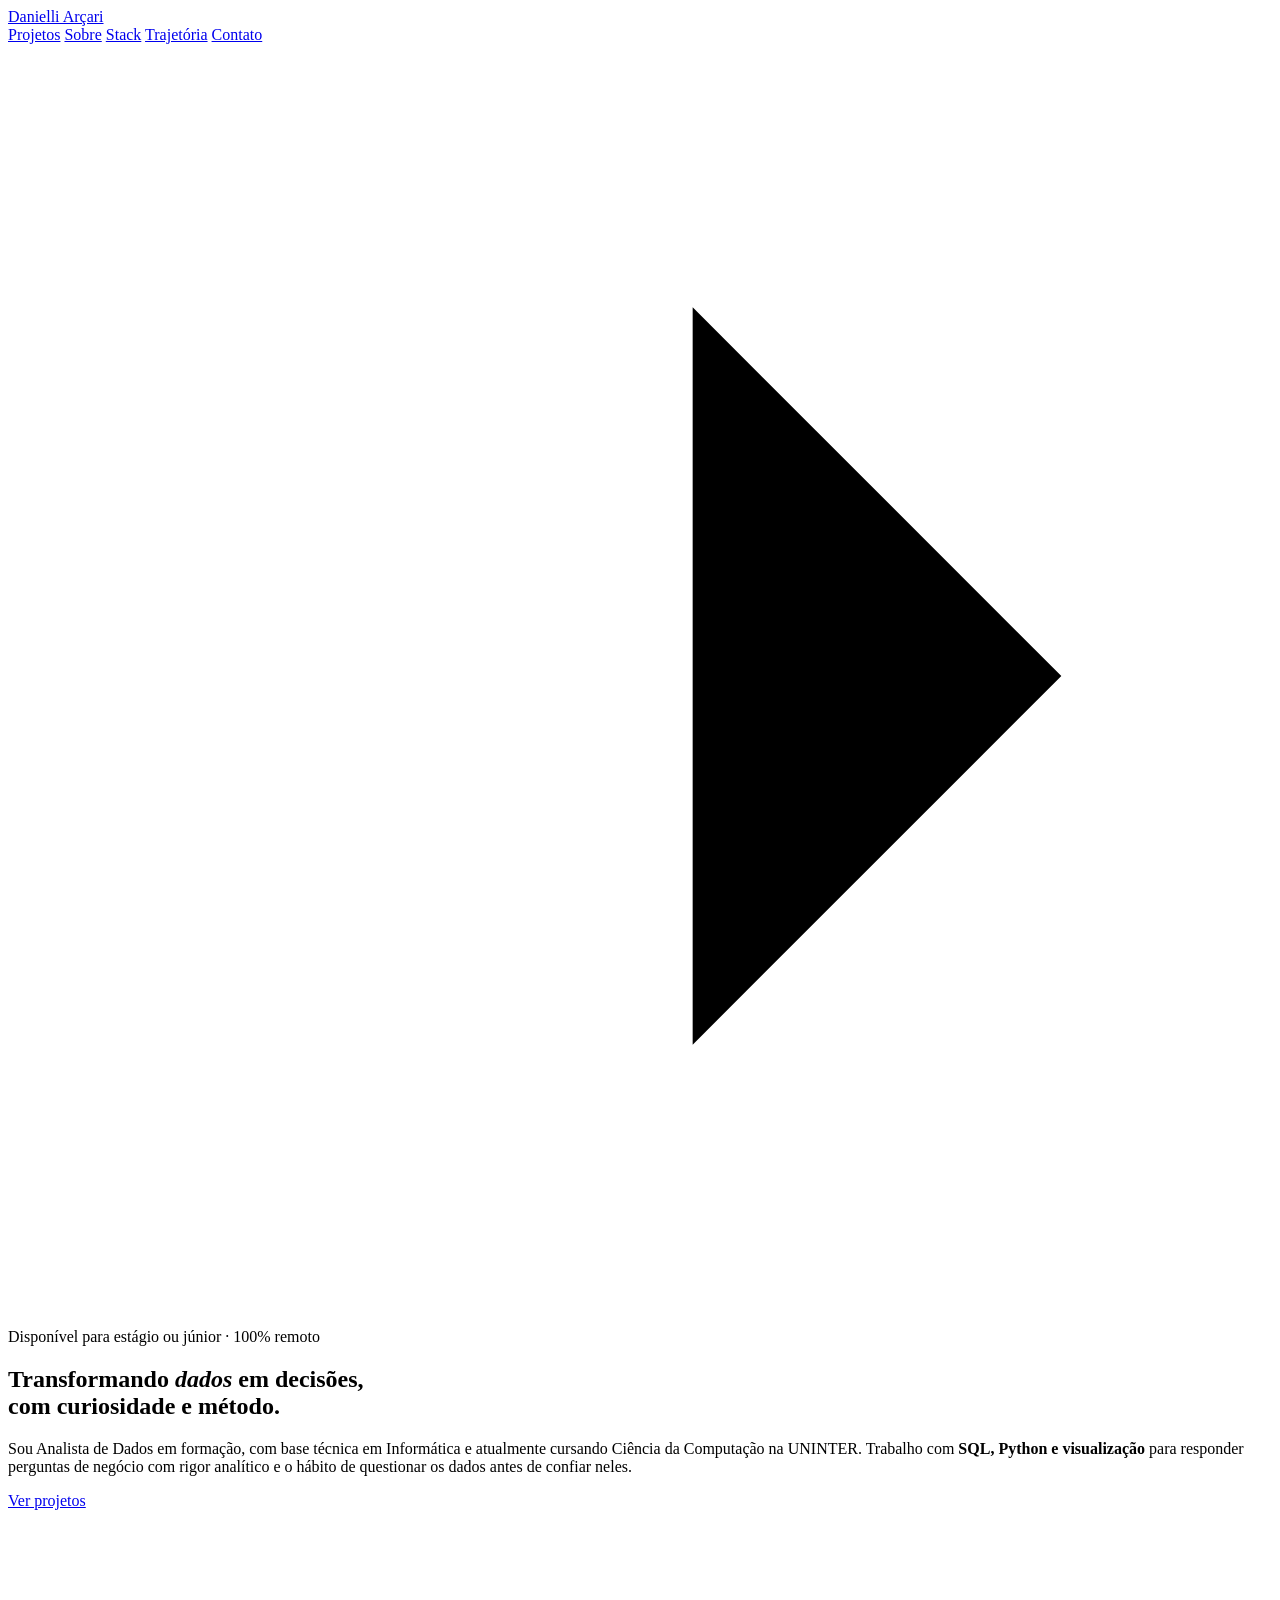
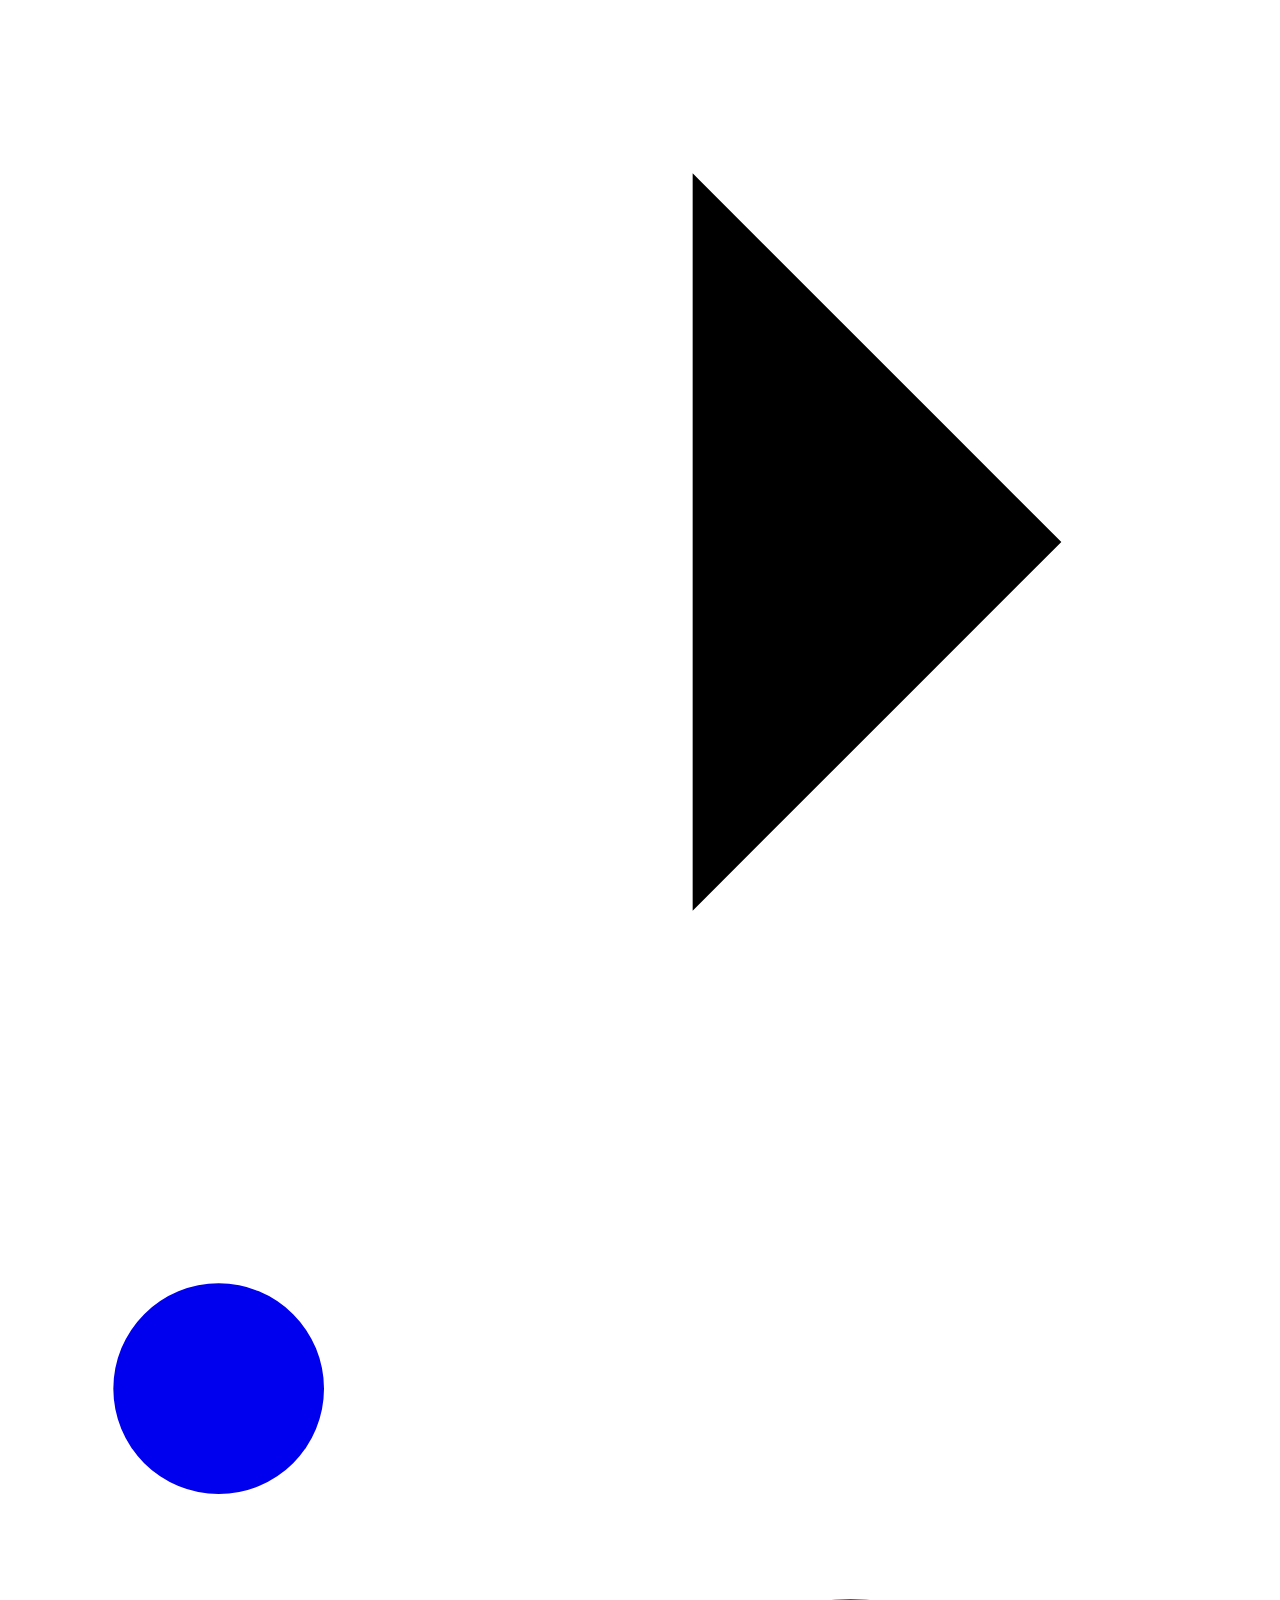
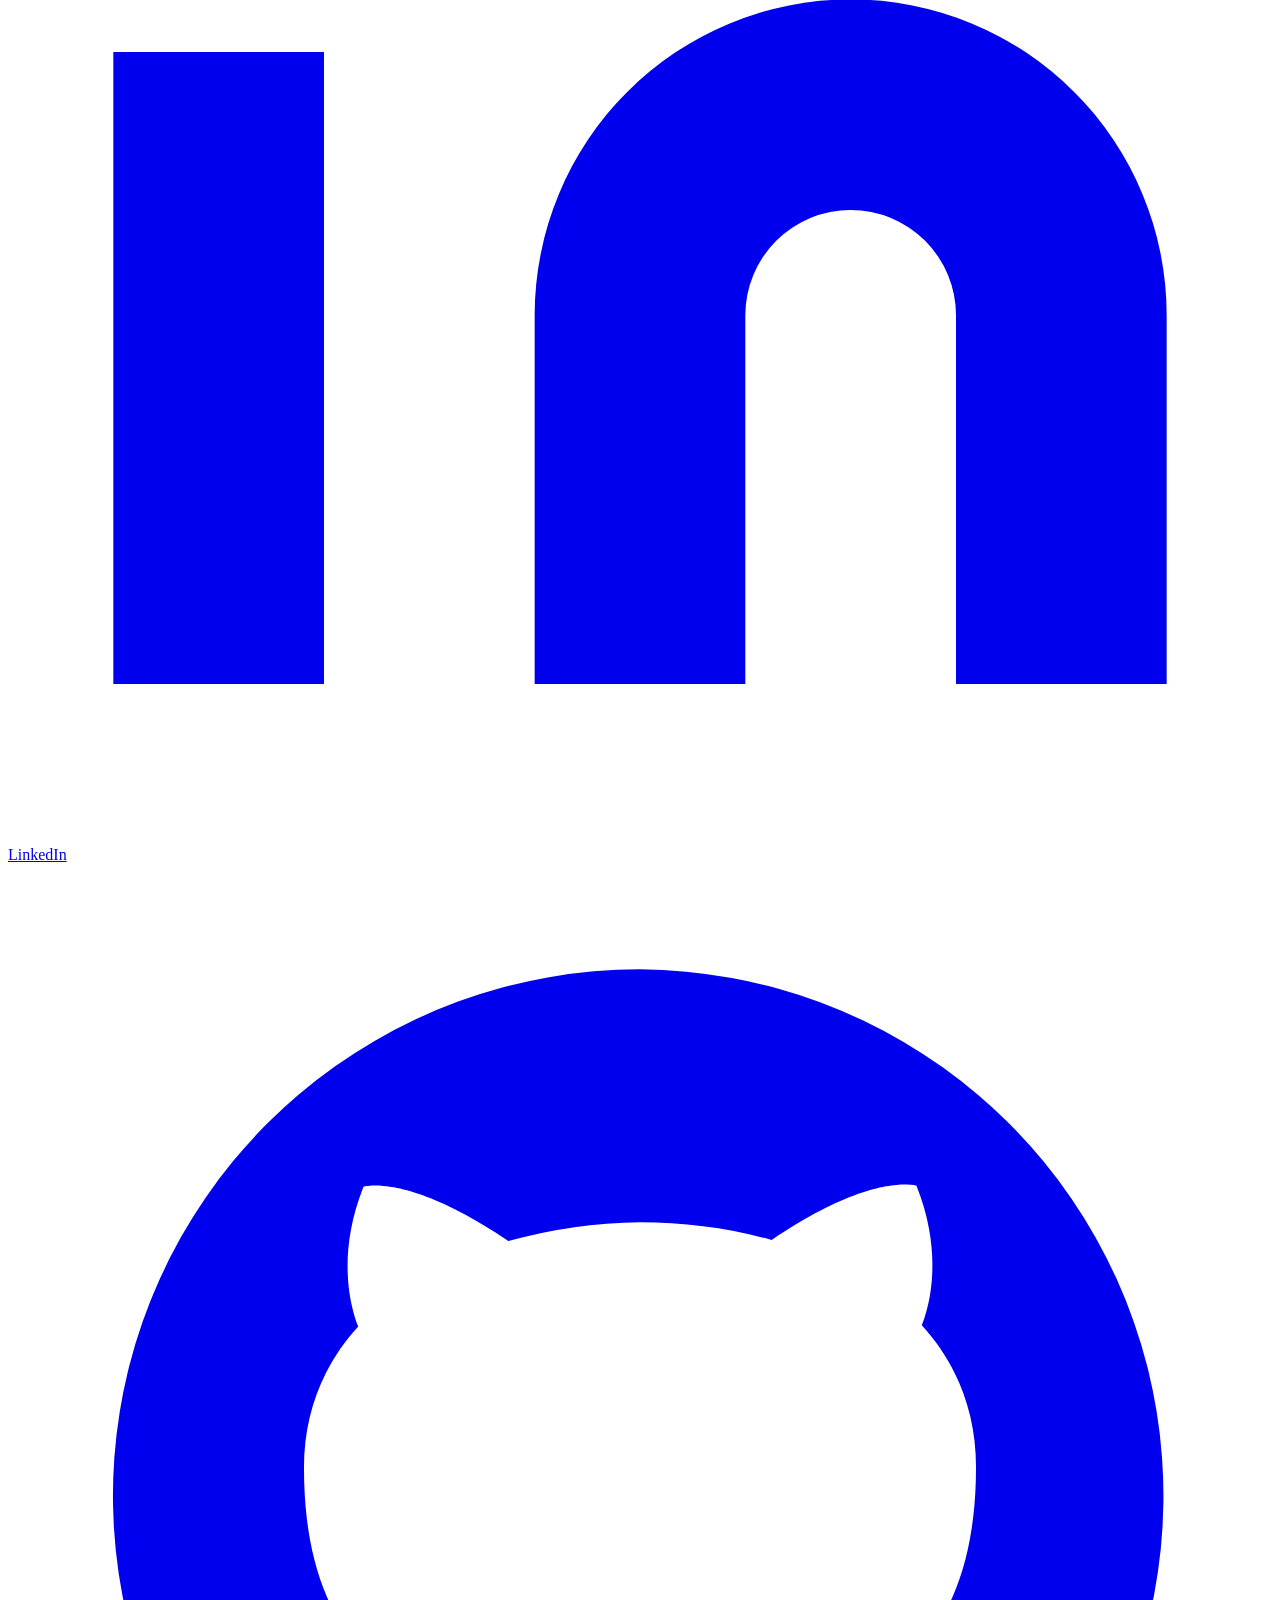
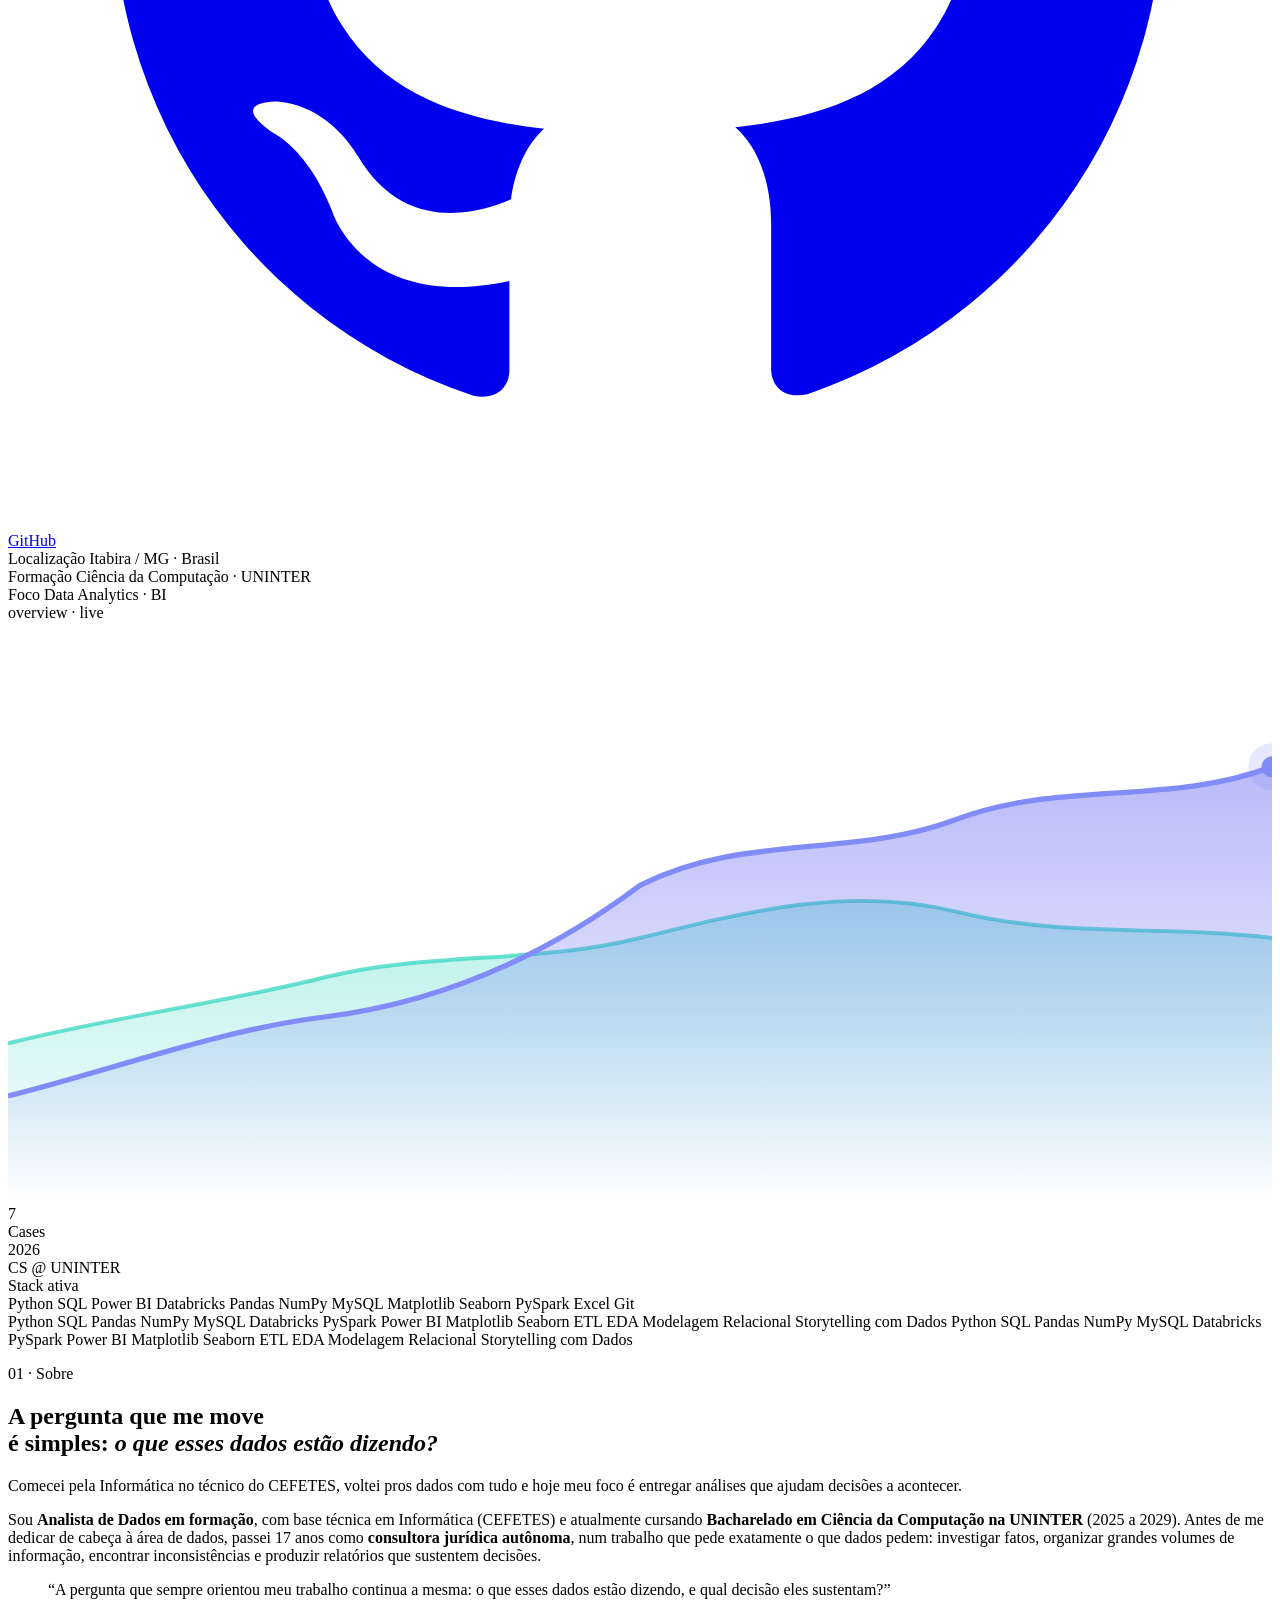
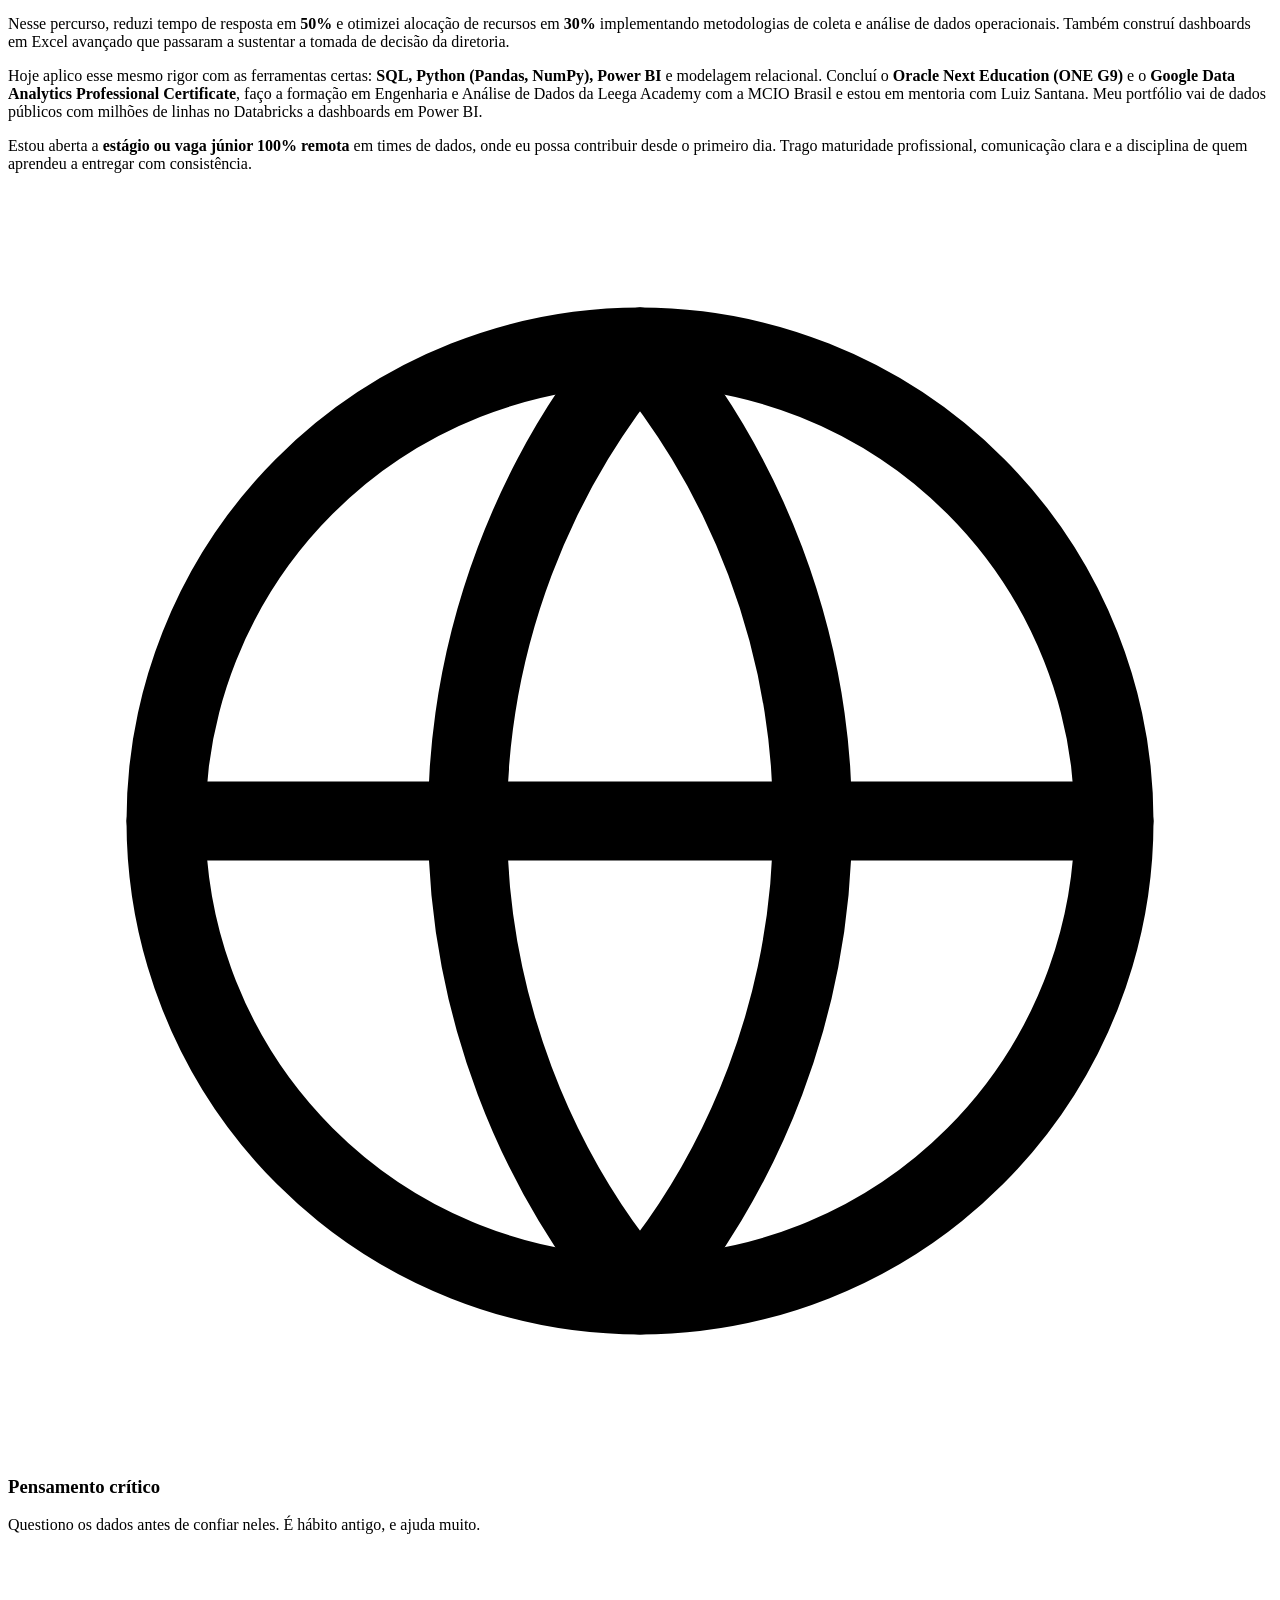
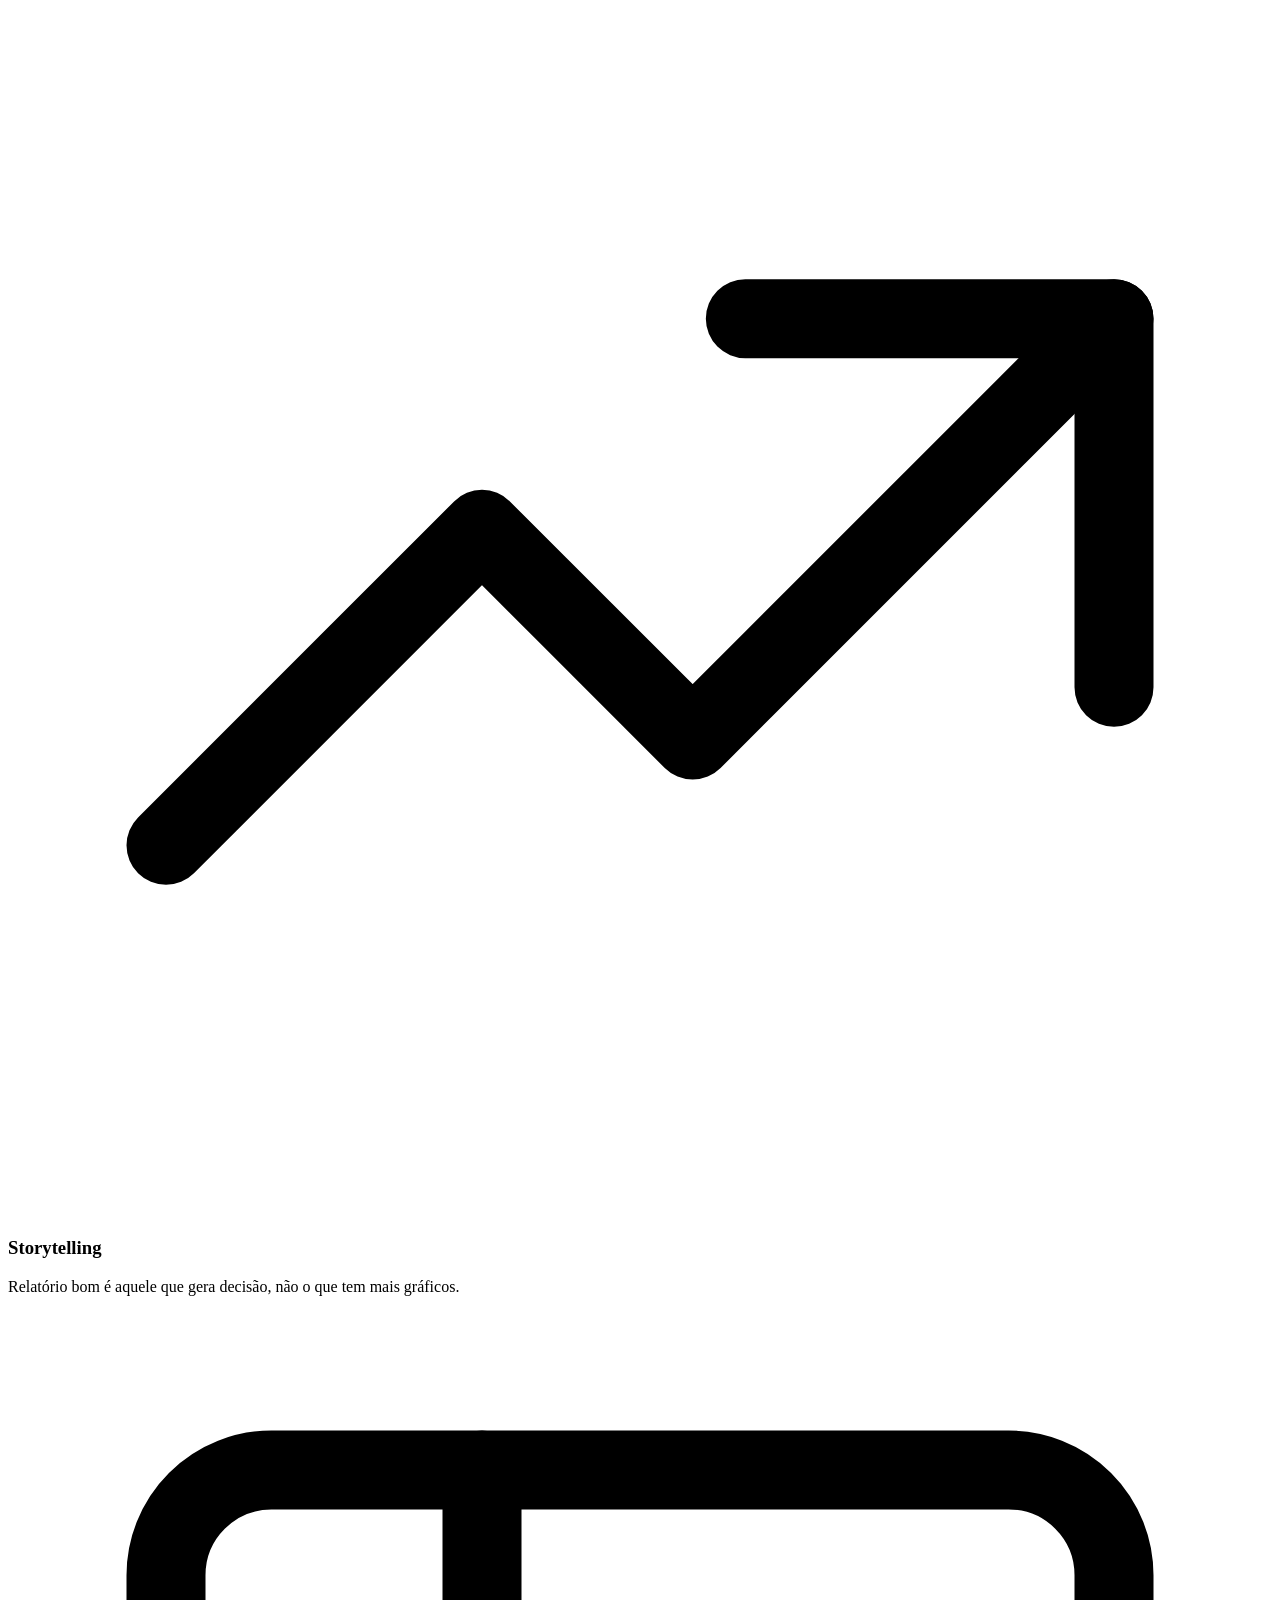
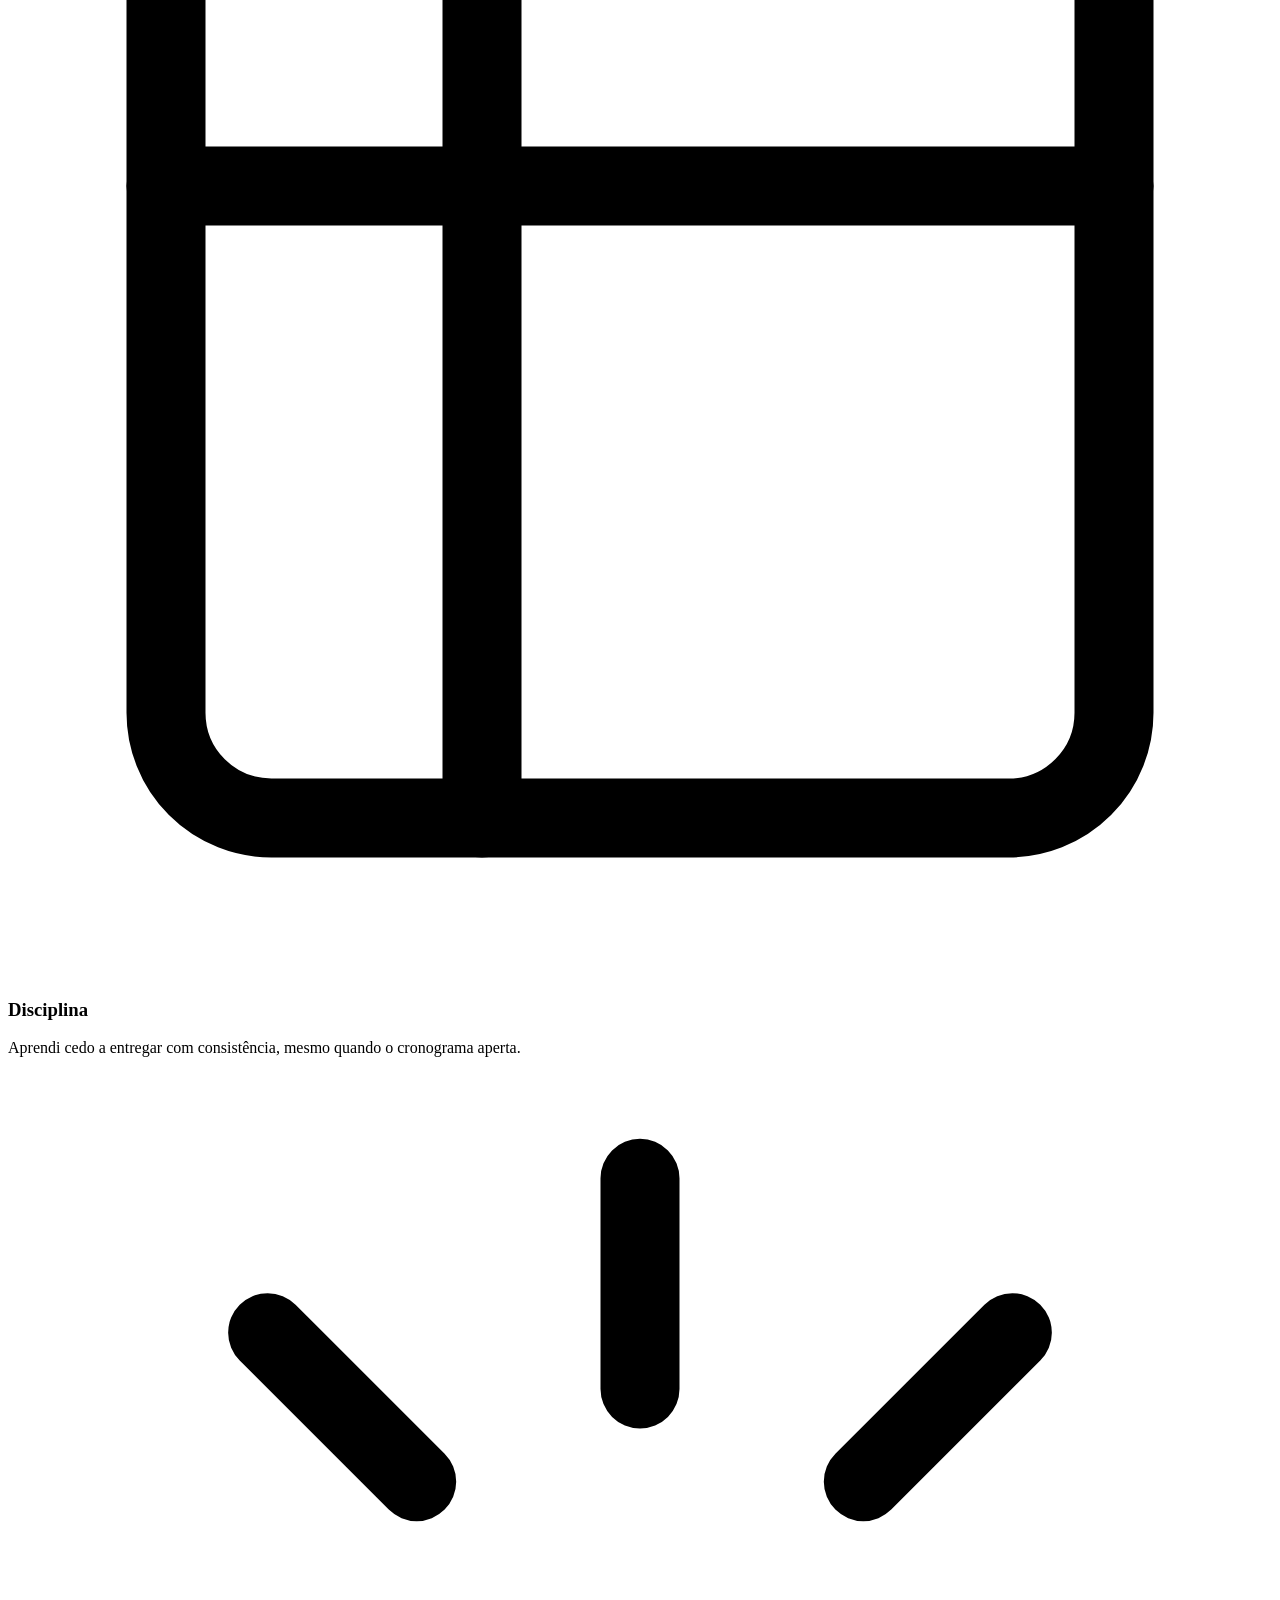
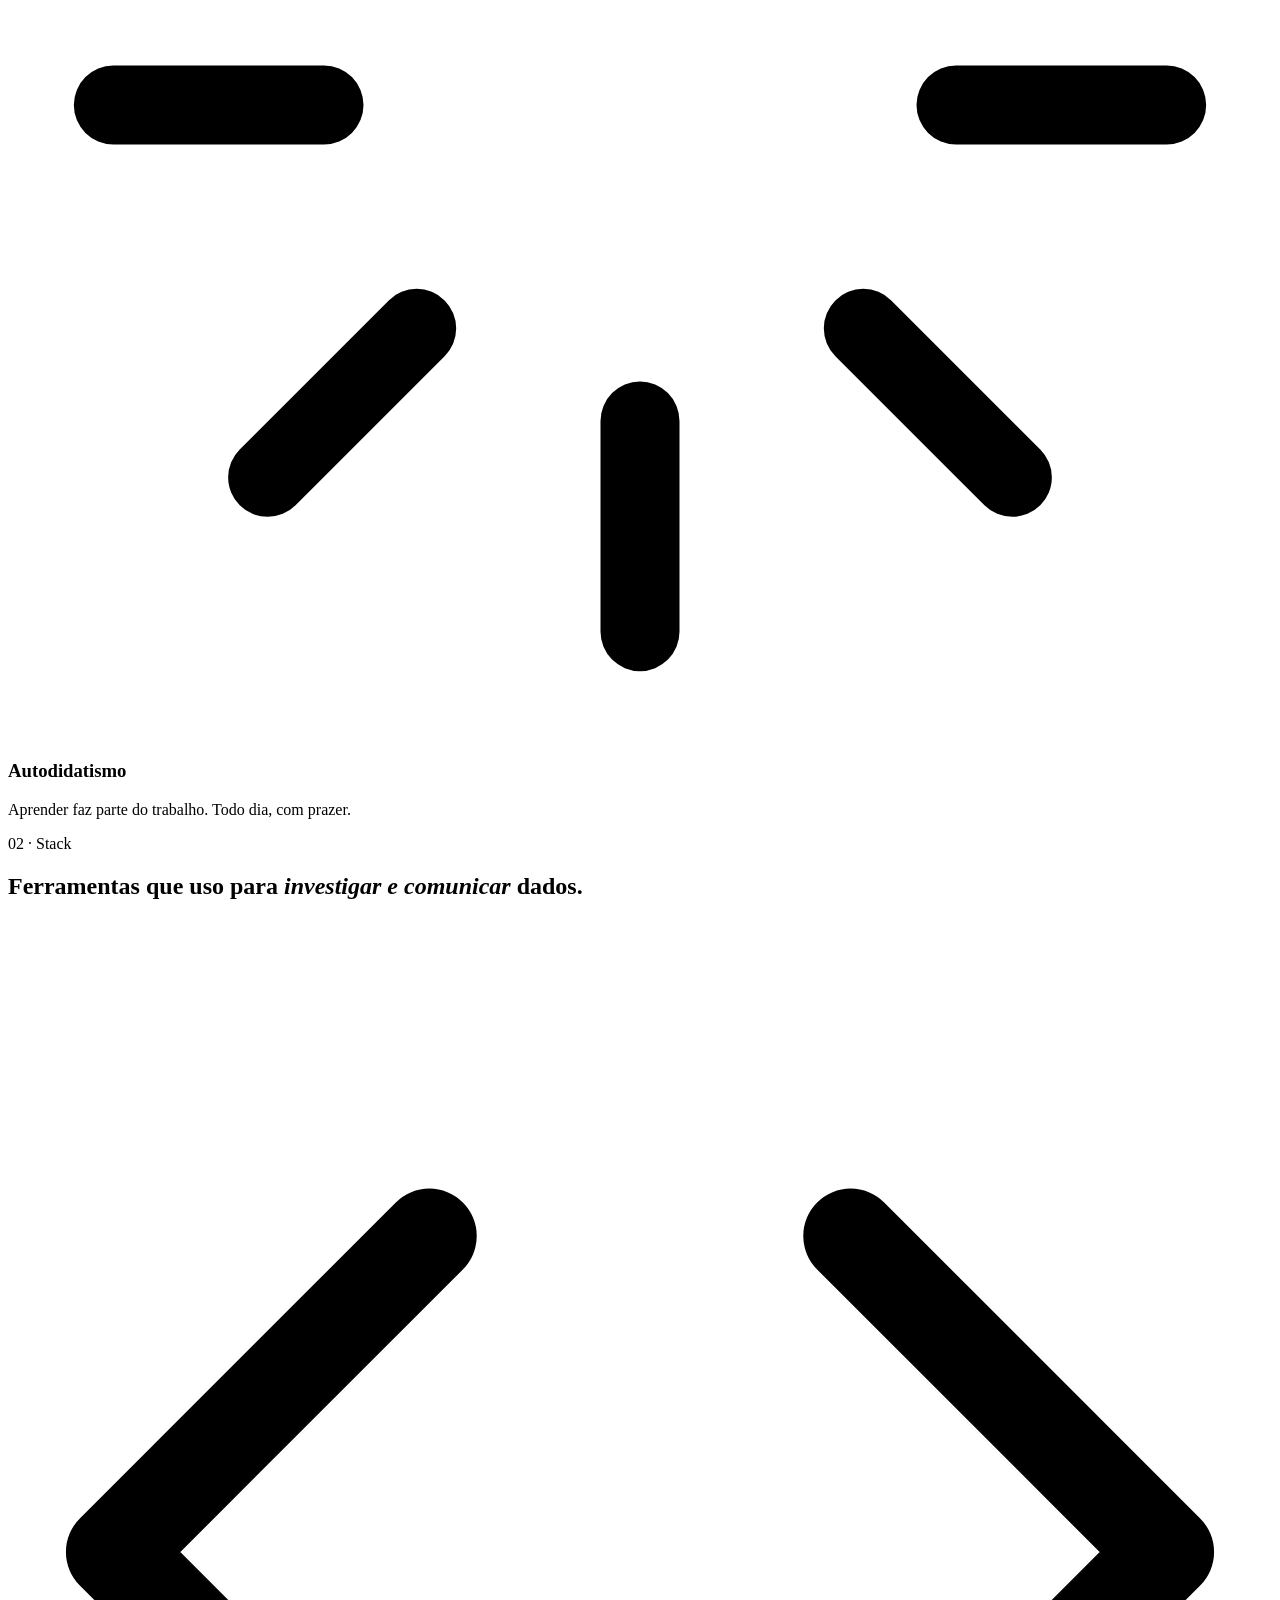
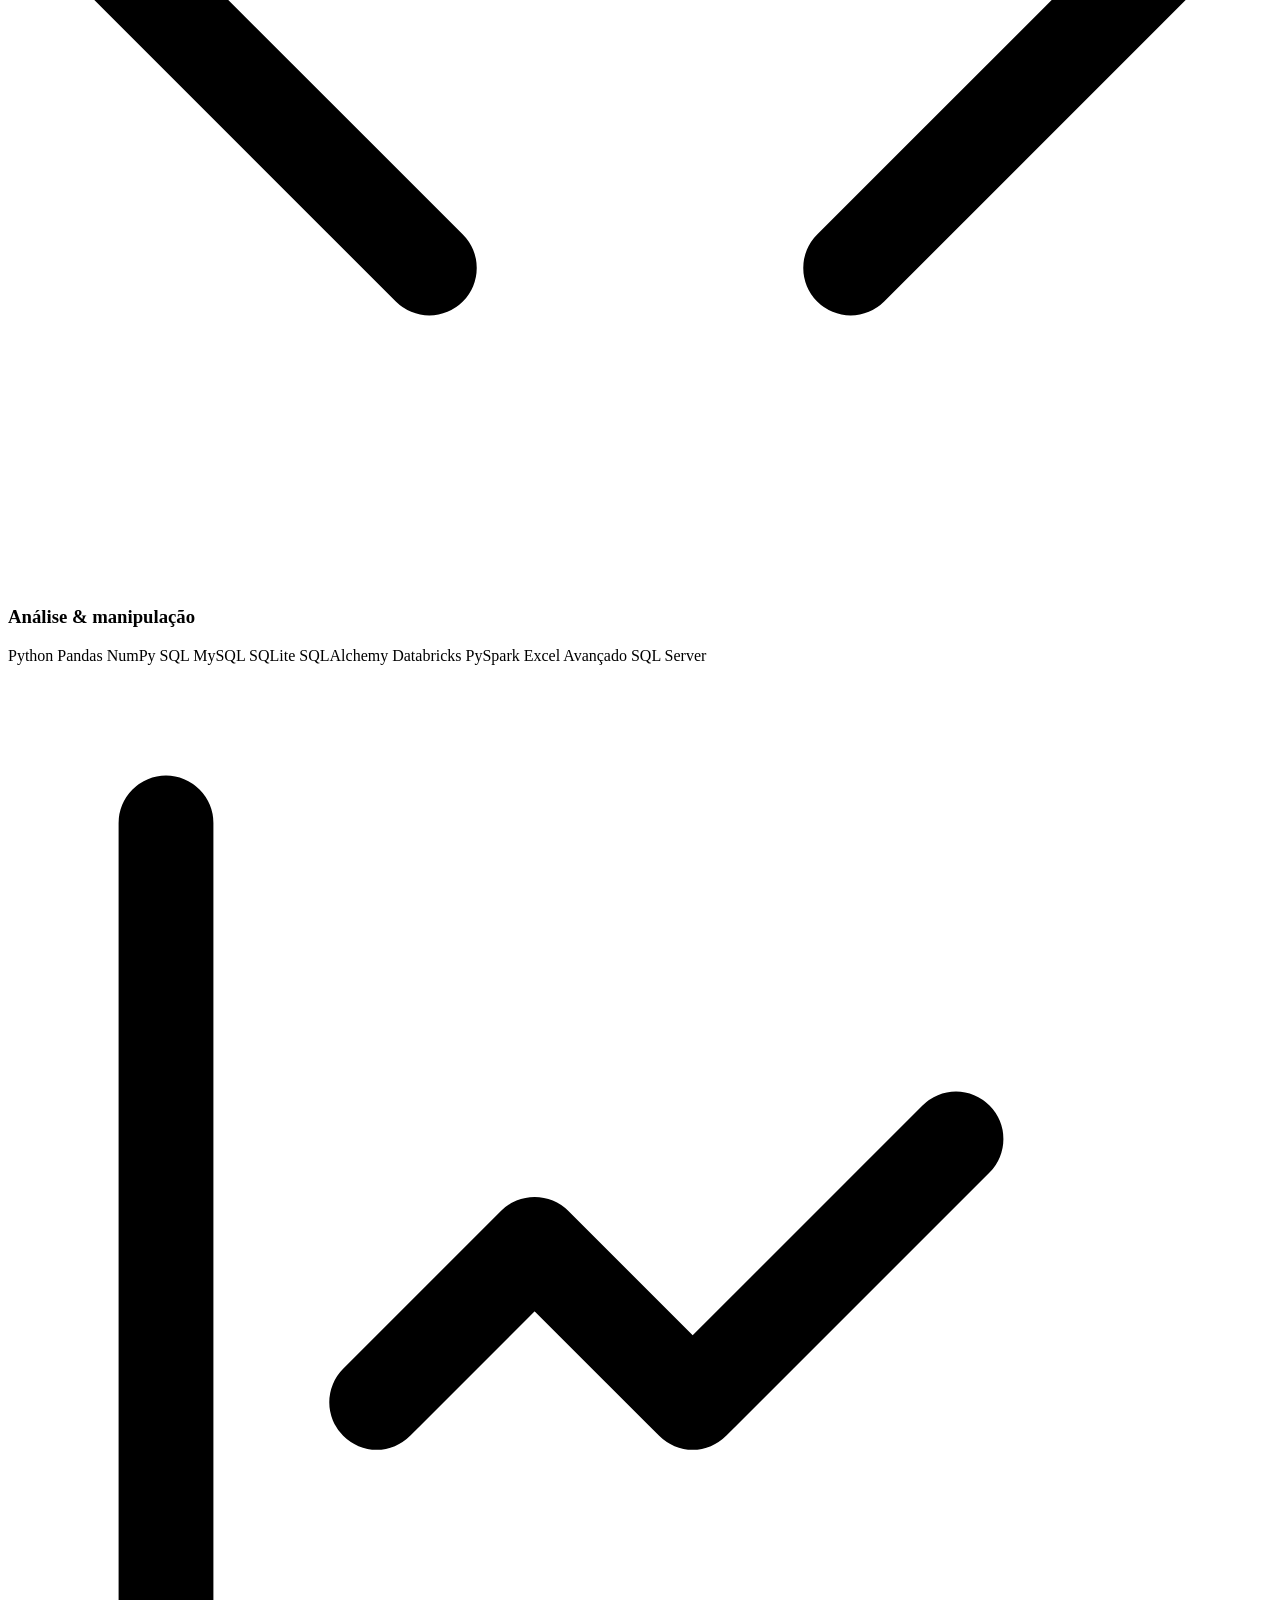
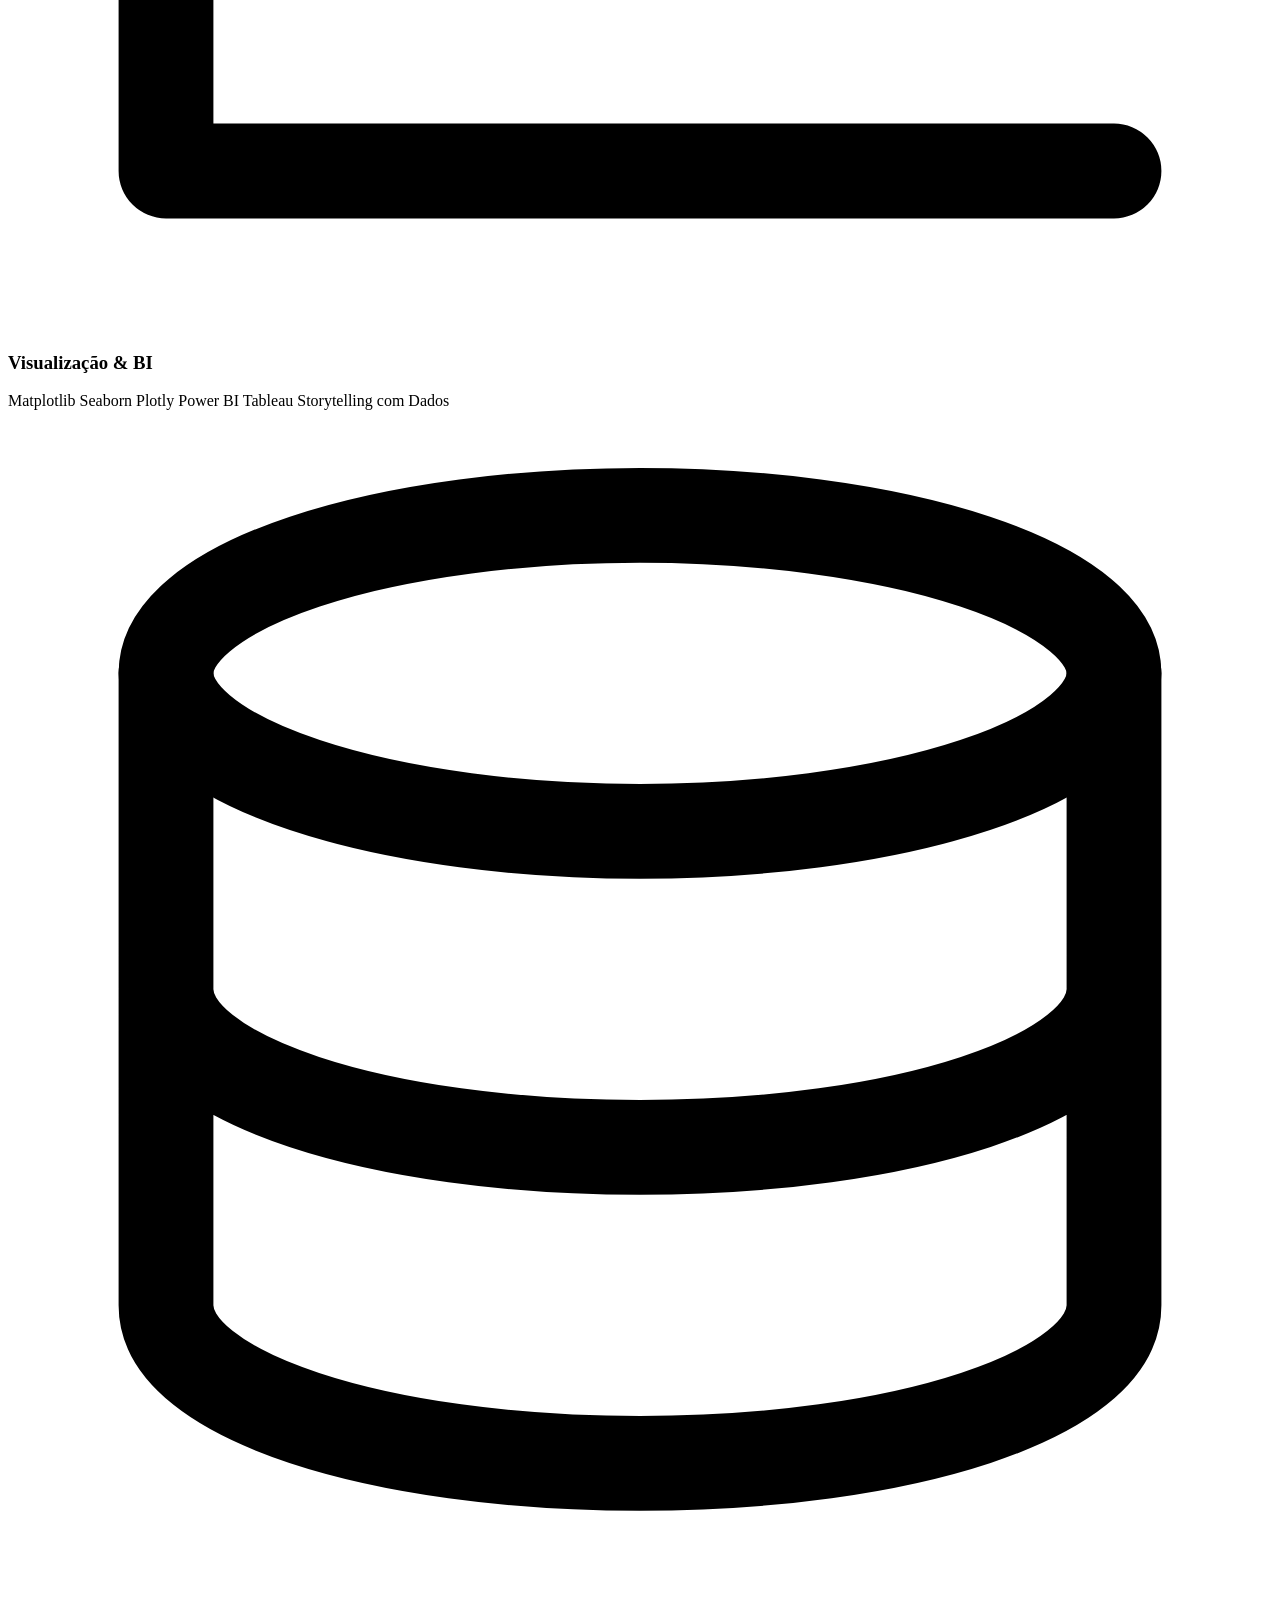
==== index.html @ 22f48a67 "Add files via upload" ====
<!DOCTYPE html>
<html lang="pt-BR">
<head>
  <meta charset="UTF-8" />
  <meta name="viewport" content="width=device-width, initial-scale=1.0" />
  <meta name="theme-color" content="#08080B" />

  <title>Danielli Arçari · Analista de Dados</title>
  <meta name="description" content="Portfólio de Danielli Arçari. Analista de Dados em formação, com foco em SQL, Python, Pandas, Power BI e modelagem aplicados a problemas reais de negócio." />
  <meta name="author" content="Danielli Arçari" />

  <!-- Open Graph -->
  <meta property="og:type" content="website" />
  <meta property="og:title" content="Danielli Arçari · Analista de Dados" />
  <meta property="og:description" content="Cases de análise de dados com SQL, Python e storytelling aplicados a problemas reais de negócio." />
  <meta property="og:locale" content="pt_BR" />

  <!-- Preconnect -->
  <link rel="preconnect" href="https://fonts.googleapis.com" />
  <link rel="preconnect" href="https://fonts.gstatic.com" crossorigin />

  <!-- Fonts -->
  <link href="https://fonts.googleapis.com/css2?family=Inter:wght@300;400;500;600;700&family=Instrument+Serif:ital@0;1&family=JetBrains+Mono:wght@400;500&display=swap" rel="stylesheet" />

  <!-- Styles -->
  <link rel="stylesheet" href="css/tokens.css" />
  <link rel="stylesheet" href="css/base.css" />
  <link rel="stylesheet" href="css/components.css" />
  <link rel="stylesheet" href="css/home.css" />

  <!-- Favicon (inline SVG) -->
  <link rel="icon" href="data:image/svg+xml,%3Csvg xmlns='http://www.w3.org/2000/svg' viewBox='0 0 32 32'%3E%3Crect width='32' height='32' rx='6' fill='%23080808'/%3E%3Ctext x='16' y='22' font-family='Inter,sans-serif' font-size='18' font-weight='700' fill='%236366F1' text-anchor='middle'%3ED%3C/text%3E%3C/svg%3E" />
</head>

<body>

<!-- ============================================================
     NAV
     ============================================================ -->
<header class="nav" role="banner">
  <div class="container nav__inner">
    <a href="#top" class="nav__brand" aria-label="Voltar ao topo">
      <span class="nav__brand-dot" aria-hidden="true"></span>
      <span>Danielli Arçari</span>
    </a>
    <nav class="nav__links" role="navigation" aria-label="Navegação principal">
      <a class="nav__link" href="#projetos">Projetos</a>
      <a class="nav__link" href="#sobre">Sobre</a>
      <a class="nav__link" href="#stack">Stack</a>
      <a class="nav__link" href="#trajetoria">Trajetória</a>
      <a class="nav__link nav__cta btn btn--ghost btn--sm" href="#contato">
        Contato
        <svg class="btn__icon btn__icon--arrow" viewBox="0 0 24 24" aria-hidden="true"><path d="M5 12h14M13 5l7 7-7 7"/></svg>
      </a>
    </nav>
  </div>
</header>

<main id="top">

  <!-- ============================================================
       HERO
       ============================================================ -->
  <section class="hero" aria-labelledby="hero-title">
    <div class="container">
      <div class="hero__grid">

        <div class="hero__content reveal">
          <p class="eyebrow eyebrow--accent hero__eyebrow">
            <span class="badge badge--live" style="background:transparent;border:none;padding:0;">Disponível para estágio ou júnior · 100% remoto</span>
          </p>

          <h1 id="hero-title" class="hero__title">
            Transformando <em>dados</em> em decisões,<br />
            com curiosidade e método.
          </h1>

          <p class="hero__desc">
            Sou Analista de Dados em formação, com base técnica em Informática e atualmente cursando
            Ciência da Computação na UNINTER. Trabalho com <strong>SQL, Python e visualização</strong>
            para responder perguntas de negócio com rigor analítico e o hábito de questionar os dados
            antes de confiar neles.
          </p>

          <div class="hero__actions">
            <a href="#projetos" class="btn btn--primary">
              Ver projetos
              <svg class="btn__icon btn__icon--arrow" viewBox="0 0 24 24" aria-hidden="true"><path d="M5 12h14M13 5l7 7-7 7"/></svg>
            </a>
            <a href="https://www.linkedin.com/in/danielli-arcari" target="_blank" rel="noopener" class="btn btn--ghost" aria-label="Perfil no LinkedIn">
              <svg class="btn__icon" viewBox="0 0 24 24" aria-hidden="true"><path d="M16 8a6 6 0 0 1 6 6v7h-4v-7a2 2 0 0 0-4 0v7h-4v-7a6 6 0 0 1 6-6zM2 9h4v12H2zM4 6a2 2 0 1 1 0-4 2 2 0 0 1 0 4z" fill="currentColor" stroke="none"/></svg>
              LinkedIn
            </a>
            <a href="https://github.com/danielli-arcari" target="_blank" rel="noopener" class="btn btn--ghost" aria-label="Perfil no GitHub">
              <svg class="btn__icon" viewBox="0 0 24 24" aria-hidden="true"><path d="M12 2a10 10 0 0 0-3.16 19.49c.5.09.68-.22.68-.48v-1.7c-2.78.6-3.37-1.34-3.37-1.34-.45-1.16-1.11-1.47-1.11-1.47-.91-.62.07-.6.07-.6 1 .07 1.53 1.03 1.53 1.03.89 1.52 2.34 1.08 2.91.83.09-.65.35-1.09.63-1.34-2.22-.25-4.56-1.11-4.56-4.95 0-1.09.39-1.99 1.03-2.69-.1-.25-.45-1.27.1-2.65 0 0 .84-.27 2.75 1.03A9.56 9.56 0 0 1 12 6.8c.85 0 1.71.11 2.5.34 1.91-1.3 2.75-1.03 2.75-1.03.55 1.38.2 2.4.1 2.65.64.7 1.03 1.6 1.03 2.69 0 3.85-2.34 4.7-4.57 4.94.36.31.68.92.68 1.85v2.74c0 .27.18.58.69.48A10 10 0 0 0 12 2z" fill="currentColor" stroke="none"/></svg>
              GitHub
            </a>
          </div>

          <div class="hero__meta">
            <div class="hero__meta-item">
              <span class="hero__meta-label">Localização</span>
              <span class="hero__meta-value">Itabira / MG · Brasil</span>
            </div>
            <div class="hero__meta-item">
              <span class="hero__meta-label">Formação</span>
              <span class="hero__meta-value">Ciência da Computação · UNINTER</span>
            </div>
            <div class="hero__meta-item">
              <span class="hero__meta-label">Foco</span>
              <span class="hero__meta-value">Data Analytics · BI</span>
            </div>
          </div>
        </div>

        <!-- Showcase widget (dashboard-style preview) -->
        <aside class="hero__showcase reveal" aria-hidden="true">
          <div class="showcase">
            <div class="showcase__header">
              <span class="showcase__title">overview · live</span>
              <div class="showcase__dots"><span></span><span></span><span></span></div>
            </div>
            <div class="showcase__viz">
              <!-- Abstract analytics-style chart, indigo themed -->
              <svg viewBox="0 0 480 220" xmlns="http://www.w3.org/2000/svg" preserveAspectRatio="xMidYMid meet">
                <defs>
                  <linearGradient id="hg" x1="0" x2="0" y1="0" y2="1">
                    <stop offset="0%" stop-color="#6366F1" stop-opacity="0.45"/>
                    <stop offset="100%" stop-color="#6366F1" stop-opacity="0"/>
                  </linearGradient>
                  <linearGradient id="hg2" x1="0" x2="0" y1="0" y2="1">
                    <stop offset="0%" stop-color="#2DD4BF" stop-opacity="0.35"/>
                    <stop offset="100%" stop-color="#2DD4BF" stop-opacity="0"/>
                  </linearGradient>
                </defs>
                <!-- horizontal grid lines -->
                <g stroke="rgba(255,255,255,0.05)" stroke-width="1">
                  <line x1="0" y1="40"  x2="480" y2="40"/>
                  <line x1="0" y1="90"  x2="480" y2="90"/>
                  <line x1="0" y1="140" x2="480" y2="140"/>
                  <line x1="0" y1="190" x2="480" y2="190"/>
                </g>
                <!-- Area chart 2 (teal) -->
                <path d="M0,160 C40,150 80,145 120,135 C160,125 200,130 240,120 C280,110 320,100 360,110 C400,120 440,115 480,120 L480,220 L0,220 Z" fill="url(#hg2)"/>
                <path d="M0,160 C40,150 80,145 120,135 C160,125 200,130 240,120 C280,110 320,100 360,110 C400,120 440,115 480,120" fill="none" stroke="#2DD4BF" stroke-width="1.5" stroke-opacity="0.7"/>
                <!-- Area chart 1 (indigo, on top) -->
                <path d="M0,180 C40,170 80,155 120,150 C160,145 200,130 240,100 C280,80 320,90 360,75 C400,60 440,70 480,55 L480,220 L0,220 Z" fill="url(#hg)"/>
                <path d="M0,180 C40,170 80,155 120,150 C160,145 200,130 240,100 C280,80 320,90 360,75 C400,60 440,70 480,55" fill="none" stroke="#818CF8" stroke-width="2"/>
                <!-- Latest data point -->
                <circle cx="480" cy="55" r="4" fill="#818CF8"/>
                <circle cx="480" cy="55" r="9" fill="#818CF8" fill-opacity="0.2"/>
              </svg>
            </div>
            <div class="showcase__stats">
              <div class="showcase__stat">
                <div class="showcase__stat-value">7</div>
                <div class="showcase__stat-label">Cases</div>
              </div>
              <div class="showcase__stat">
                <div class="showcase__stat-value">2026</div>
                <div class="showcase__stat-label">CS @ UNINTER</div>
              </div>
            </div>
          </div>

          <div class="hero__pills">
            <span class="hero__pills-label">Stack ativa</span>
            <div class="tag-group">
              <span class="tag tag--accent">Python</span>
              <span class="tag tag--accent">SQL</span>
              <span class="tag tag--accent">Power BI</span>
              <span class="tag">Databricks</span>
              <span class="tag">Pandas</span>
              <span class="tag">NumPy</span>
              <span class="tag">MySQL</span>
              <span class="tag">Matplotlib</span>
              <span class="tag">Seaborn</span>
              <span class="tag">PySpark</span>
              <span class="tag">Excel</span>
              <span class="tag">Git</span>
            </div>
          </div>
        </aside>

      </div>
    </div>
  </section>

  <!-- ============================================================
       MARQUEE
       ============================================================ -->
  <div class="marquee" aria-hidden="true">
    <div class="marquee__track">
      <span class="marquee__item">Python</span>
      <span class="marquee__item">SQL</span>
      <span class="marquee__item">Pandas</span>
      <span class="marquee__item">NumPy</span>
      <span class="marquee__item">MySQL</span>
      <span class="marquee__item">Databricks</span>
      <span class="marquee__item">PySpark</span>
      <span class="marquee__item">Power BI</span>
      <span class="marquee__item">Matplotlib</span>
      <span class="marquee__item">Seaborn</span>
      <span class="marquee__item">ETL</span>
      <span class="marquee__item">EDA</span>
      <span class="marquee__item">Modelagem Relacional</span>
      <span class="marquee__item">Storytelling com Dados</span>
      <!-- duplicate for seamless loop -->
      <span class="marquee__item">Python</span>
      <span class="marquee__item">SQL</span>
      <span class="marquee__item">Pandas</span>
      <span class="marquee__item">NumPy</span>
      <span class="marquee__item">MySQL</span>
      <span class="marquee__item">Databricks</span>
      <span class="marquee__item">PySpark</span>
      <span class="marquee__item">Power BI</span>
      <span class="marquee__item">Matplotlib</span>
      <span class="marquee__item">Seaborn</span>
      <span class="marquee__item">ETL</span>
      <span class="marquee__item">EDA</span>
      <span class="marquee__item">Modelagem Relacional</span>
      <span class="marquee__item">Storytelling com Dados</span>
    </div>
  </div>

  <!-- ============================================================
       SOBRE
       ============================================================ -->
  <section id="sobre" class="section" aria-labelledby="sobre-title">
    <div class="container">

      <header class="section__head reveal">
        <p class="eyebrow">01 · Sobre</p>
        <h2 id="sobre-title" class="section__title">
          A pergunta que me move<br />
          é simples: <em>o que esses dados estão dizendo?</em>
        </h2>
        <p class="section__desc">
          Comecei pela Informática no técnico do CEFETES, voltei pros dados com tudo e hoje meu foco é
          entregar análises que ajudam decisões a acontecer.
        </p>
      </header>

      <div class="about__grid">
        <div class="about__body reveal">
          <p>
            Sou <strong>Analista de Dados em formação</strong>, com base técnica em Informática (CEFETES) e atualmente
            cursando <strong>Bacharelado em Ciência da Computação na UNINTER</strong> (2025 a 2029). Antes de me dedicar
            de cabeça à área de dados, passei 17 anos como <strong>consultora jurídica autônoma</strong>, num trabalho que pede
            exatamente o que dados pedem: investigar fatos, organizar grandes volumes de informação, encontrar inconsistências
            e produzir relatórios que sustentem decisões.
          </p>

          <blockquote class="about__quote">
            “A pergunta que sempre orientou meu trabalho continua a mesma: o que esses dados estão dizendo, e qual decisão eles sustentam?”
          </blockquote>

          <p>
            Nesse percurso, reduzi tempo de resposta em <strong>50%</strong> e otimizei alocação de recursos em <strong>30%</strong>
            implementando metodologias de coleta e análise de dados operacionais. Também construí dashboards em Excel avançado
            que passaram a sustentar a tomada de decisão da diretoria.
          </p>

          <p>
            Hoje aplico esse mesmo rigor com as ferramentas certas: <strong>SQL, Python (Pandas, NumPy), Power BI</strong> e
            modelagem relacional. Concluí o <strong>Oracle Next Education (ONE G9)</strong> e o
            <strong>Google Data Analytics Professional Certificate</strong>, faço a formação em Engenharia e Análise de Dados da
            Leega Academy com a MCIO Brasil e estou em mentoria com Luiz Santana. Meu portfólio vai de dados públicos com
            milhões de linhas no Databricks a dashboards em Power BI.
          </p>

          <p>
            Estou aberta a <strong>estágio ou vaga júnior 100% remota</strong> em times de dados, onde eu possa contribuir desde o
            primeiro dia. Trago maturidade profissional, comunicação clara e a disciplina de quem aprendeu a entregar com
            consistência.
          </p>
        </div>

        <div class="about__attrs reveal">
          <div class="attr">
            <svg class="attr__icon" viewBox="0 0 24 24" fill="none" stroke="currentColor" stroke-width="1.5" stroke-linecap="round" stroke-linejoin="round"><circle cx="12" cy="12" r="9"/><path d="M3 12h18M12 3a14 14 0 0 1 0 18M12 3a14 14 0 0 0 0 18"/></svg>
            <h3 class="attr__title">Pensamento crítico</h3>
            <p class="attr__desc">Questiono os dados antes de confiar neles. É hábito antigo, e ajuda muito.</p>
          </div>
          <div class="attr">
            <svg class="attr__icon" viewBox="0 0 24 24" fill="none" stroke="currentColor" stroke-width="1.5" stroke-linecap="round" stroke-linejoin="round"><path d="M3 17l6-6 4 4 8-8"/><path d="M14 7h7v7"/></svg>
            <h3 class="attr__title">Storytelling</h3>
            <p class="attr__desc">Relatório bom é aquele que gera decisão, não o que tem mais gráficos.</p>
          </div>
          <div class="attr">
            <svg class="attr__icon" viewBox="0 0 24 24" fill="none" stroke="currentColor" stroke-width="1.5" stroke-linecap="round" stroke-linejoin="round"><rect x="3" y="3" width="18" height="18" rx="2"/><path d="M3 9h18M9 3v18"/></svg>
            <h3 class="attr__title">Disciplina</h3>
            <p class="attr__desc">Aprendi cedo a entregar com consistência, mesmo quando o cronograma aperta.</p>
          </div>
          <div class="attr">
            <svg class="attr__icon" viewBox="0 0 24 24" fill="none" stroke="currentColor" stroke-width="1.5" stroke-linecap="round" stroke-linejoin="round"><path d="M12 2v4M12 18v4M4.93 4.93l2.83 2.83M16.24 16.24l2.83 2.83M2 12h4M18 12h4M4.93 19.07l2.83-2.83M16.24 7.76l2.83-2.83"/></svg>
            <h3 class="attr__title">Autodidatismo</h3>
            <p class="attr__desc">Aprender faz parte do trabalho. Todo dia, com prazer.</p>
          </div>
        </div>
      </div>

    </div>
  </section>

  <!-- ============================================================
       STACK
       ============================================================ -->
  <section id="stack" class="section" aria-labelledby="stack-title">
    <div class="container">

      <header class="section__head reveal">
        <p class="eyebrow">02 · Stack</p>
        <h2 id="stack-title" class="section__title">
          Ferramentas que uso para <em>investigar e comunicar</em> dados.
        </h2>
      </header>

      <div class="stack reveal">

        <article class="stack__group">
          <header class="stack__group-head">
            <span class="stack__group-icon">
              <svg viewBox="0 0 24 24" fill="none" stroke="currentColor" stroke-width="1.8" stroke-linecap="round" stroke-linejoin="round"><path d="M16 18l6-6-6-6M8 6l-6 6 6 6"/></svg>
            </span>
            <h3 class="stack__group-title">Análise & manipulação</h3>
          </header>
          <div class="tag-group">
            <span class="tag">Python</span>
            <span class="tag">Pandas</span>
            <span class="tag">NumPy</span>
            <span class="tag">SQL</span>
            <span class="tag">MySQL</span>
            <span class="tag">SQLite</span>
            <span class="tag">SQLAlchemy</span>
            <span class="tag">Databricks</span>
            <span class="tag">PySpark</span>
            <span class="tag">Excel Avançado</span>
            <span class="tag tag--learning">SQL Server</span>
          </div>
        </article>

        <article class="stack__group">
          <header class="stack__group-head">
            <span class="stack__group-icon">
              <svg viewBox="0 0 24 24" fill="none" stroke="currentColor" stroke-width="1.8" stroke-linecap="round" stroke-linejoin="round"><path d="M3 3v18h18"/><path d="M7 14l3-3 3 3 5-5"/></svg>
            </span>
            <h3 class="stack__group-title">Visualização & BI</h3>
          </header>
          <div class="tag-group">
            <span class="tag">Matplotlib</span>
            <span class="tag">Seaborn</span>
            <span class="tag">Plotly</span>
            <span class="tag">Power BI</span>
            <span class="tag tag--learning">Tableau</span>
            <span class="tag">Storytelling com Dados</span>
          </div>
        </article>

        <article class="stack__group">
          <header class="stack__group-head">
            <span class="stack__group-icon">
              <svg viewBox="0 0 24 24" fill="none" stroke="currentColor" stroke-width="1.8" stroke-linecap="round" stroke-linejoin="round"><ellipse cx="12" cy="5" rx="9" ry="3"/><path d="M3 5v6c0 1.7 4 3 9 3s9-1.3 9-3V5M3 11v6c0 1.7 4 3 9 3s9-1.3 9-3v-6"/></svg>
            </span>
            <h3 class="stack__group-title">Processos & práticas</h3>
          </header>
          <div class="tag-group">
            <span class="tag">EDA</span>
            <span class="tag">ETL</span>
            <span class="tag">Qualidade de Dados</span>
            <span class="tag">Arquitetura Medalhão</span>
            <span class="tag">Modelagem Relacional</span>
            <span class="tag">Governança de Dados</span>
            <span class="tag">Git &amp; GitHub</span>
            <span class="tag">Documentação Técnica</span>
          </div>
        </article>

      </div>

      <p class="reveal" style="margin-top: var(--s-6); font-size: var(--text-sm); color: var(--fg-quaternary); font-family: var(--font-mono);">
        ◇ Itens em tracejado indicam tecnologias em estudo ativo.
      </p>
    </div>
  </section>

  <!-- ============================================================
       PROJETOS
       ============================================================ -->
  <section id="projetos" class="section" aria-labelledby="projetos-title">
    <div class="container">

      <header class="section__head reveal">
        <p class="eyebrow">03 · Cases</p>
        <h2 id="projetos-title" class="section__title">
          Projetos selecionados,<br />
          <em>de pergunta de negócio à decisão.</em>
        </h2>
        <p class="section__desc">
          Sete cases, de dados públicos com milhões de linhas a modelagem de banco. Cada um começa numa
          pergunta de negócio e termina numa recomendação. Clique em qualquer um para ver o processo completo.
        </p>
      </header>

      <div class="projects reveal">
<p class="projects__group-label"><span>Destaques</span><span>3 cases de ponta a ponta</span></p>
<div class="projects__featured"><a class="project-card" href="projetos/divida-ativa-pgfn.html" aria-label="Ver case: Dívida ativa da União"><div class="project-card__thumb"><svg viewBox="0 0 600 400" xmlns="http://www.w3.org/2000/svg" preserveAspectRatio="xMidYMid slice"><text x="60" y="50" font-family="Inter, sans-serif" font-size="14" font-weight="500" fill="rgba(255,255,255,0.85)">Concentração da dívida ativa</text><text x="60" y="68" font-family="JetBrains Mono, monospace" font-size="10" fill="rgba(255,255,255,0.40)">base SIDA · PGFN · 2º tri/2026</text>
<text x="60" y="140" font-family="JetBrains Mono, monospace" font-size="11" fill="rgba(255,255,255,0.55)">Devedores acima de R$ 100 mi</text>
<rect x="60" y="152" width="480" height="36" rx="4" fill="rgba(255,255,255,0.06)"/>
<rect x="60" y="152" width="4" height="36" rx="2" fill="#818CF8"/>
<text x="76" y="177" font-family="Instrument Serif, serif" font-size="22" fill="#F4F4F5">0,04% dos devedores</text>
<text x="60" y="242" font-family="JetBrains Mono, monospace" font-size="11" fill="rgba(255,255,255,0.55)">Participação no valor do estoque</text>
<rect x="60" y="254" width="480" height="36" rx="4" fill="rgba(255,255,255,0.06)"/>
<rect x="60" y="254" width="246" height="36" rx="4" fill="#6366F1" fill-opacity="0.9"/>
<text x="76" y="279" font-family="Instrument Serif, serif" font-size="22" fill="#F4F4F5">51,3% do valor</text>
<text x="60" y="340" font-family="JetBrains Mono, monospace" font-size="11" fill="rgba(255,255,255,0.40)">45,5 milhões de linhas · R$ 2,96 trilhões</text></svg><div class="project-card__thumb-overlay"></div></div><div class="project-card__body"><div class="project-card__meta"><span class="project-card__tag">Destaque · Dados públicos · Databricks</span><span class="project-card__num">01 / 07</span></div><h3 class="project-card__title">R$ 2,96 trilhões em dívida ativa: quanto disso volta aos cofres públicos?</h3><p class="project-card__desc">Carreguei 45,5 milhões de linhas da PGFN no Databricks, organizei em camadas bronze, silver e gold e corrigi dois erros que inflavam o estoque para mais de R$ 6,8 trilhões. Oito perguntas de negócio, cada uma com uma recomendação para a cobrança.</p><div class="project-card__tags"><span class="tag">Databricks</span><span class="tag">SQL</span><span class="tag">PySpark</span><span class="tag">Delta Lake</span><span class="tag">Regras de negócio</span></div><span class="project-card__cta">Ver case completo<svg viewBox="0 0 24 24" fill="none" stroke="currentColor" stroke-width="2" stroke-linecap="round" stroke-linejoin="round" aria-hidden="true"><path d="M5 12h14M13 5l7 7-7 7"/></svg></span></div></a></div>
<div class="projects__featured"><a class="project-card" href="projetos/imdb-filmes.html" aria-label="Ver case: Reputação e retorno financeiro no cinema"><div class="project-card__thumb"><svg viewBox="0 0 600 400" xmlns="http://www.w3.org/2000/svg" preserveAspectRatio="xMidYMid slice"><text x="60" y="50" font-family="Inter, sans-serif" font-size="14" font-weight="500" fill="rgba(255,255,255,0.85)">Nota não acompanha o dinheiro</text><text x="60" y="68" font-family="JetBrains Mono, monospace" font-size="10" fill="rgba(255,255,255,0.40)">correlação · 10 mil filmes do IMDb</text>
<line x1="300" y1="110" x2="300" y2="330" stroke="rgba(255,255,255,0.15)"/>
<text x="60" y="152" font-family="JetBrains Mono, monospace" font-size="11" fill="rgba(255,255,255,0.6)">orçamento x receita</text>
<rect x="300" y="132" width="154" height="30" rx="3" fill="#2DD4BF" fill-opacity="0.85"/>
<text x="464" y="154" font-family="Instrument Serif, serif" font-size="20" fill="#F4F4F5">0,70</text>
<text x="60" y="222" font-family="JetBrains Mono, monospace" font-size="11" fill="rgba(255,255,255,0.6)">nota x receita</text>
<rect x="300" y="202" width="31" height="30" rx="3" fill="#818CF8" fill-opacity="0.85"/>
<text x="341" y="224" font-family="Instrument Serif, serif" font-size="20" fill="#F4F4F5">0,14</text>
<text x="60" y="292" font-family="JetBrains Mono, monospace" font-size="11" fill="rgba(255,255,255,0.6)">orçamento x nota</text>
<rect x="291" y="272" width="9" height="30" rx="3" fill="#F87171" fill-opacity="0.85"/>
<text x="312" y="294" font-family="Instrument Serif, serif" font-size="20" fill="#F4F4F5">-0,04</text></svg><div class="project-card__thumb-overlay"></div></div><div class="project-card__body"><div class="project-card__meta"><span class="project-card__tag">Destaque · Análise de negócio</span><span class="project-card__num">02 / 07</span></div><h3 class="project-card__title">Nota alta não paga a conta: o que faz um filme dar retorno</h3><p class="project-card__desc">Dez mil filmes do IMDb enriquecidos com Wikidata para responder 9 perguntas de um produtor. Antes das contas, achei receitas fabricadas e bilheterias trocadas entre filmes, e só usei os dados financeiros que passaram numa regra de confiabilidade.</p><div class="project-card__tags"><span class="tag">Python</span><span class="tag">Pandas</span><span class="tag">SPARQL</span><span class="tag">Wikidata</span><span class="tag">Qualidade de dados</span></div><span class="project-card__cta">Ver case completo<svg viewBox="0 0 24 24" fill="none" stroke="currentColor" stroke-width="2" stroke-linecap="round" stroke-linejoin="round" aria-hidden="true"><path d="M5 12h14M13 5l7 7-7 7"/></svg></span></div></a></div>
<div class="projects__featured"><a class="project-card" href="projetos/divvy-cyclistic.html" aria-label="Ver case: Membros e usuários casuais de bicicletas compartilhadas"><div class="project-card__thumb"><svg viewBox="0 0 600 400" xmlns="http://www.w3.org/2000/svg" preserveAspectRatio="xMidYMid slice"><text x="60" y="50" font-family="Inter, sans-serif" font-size="14" font-weight="500" fill="rgba(255,255,255,0.85)">Membros x casuais</text><text x="60" y="68" font-family="JetBrains Mono, monospace" font-size="10" fill="rgba(255,255,255,0.40)">Divvy · Chicago · set/2025 a ago/2026</text>
<text x="60" y="120" font-family="JetBrains Mono, monospace" font-size="10" fill="rgba(255,255,255,0.45)">VIAGENS</text>
<rect x="60" y="132" width="300" height="34" rx="3" fill="#2DD4BF" fill-opacity="0.85"/>
<text x="372" y="156" font-family="Instrument Serif, serif" font-size="20" fill="#F4F4F5">3,96 mi membros</text>
<rect x="60" y="176" width="164" height="34" rx="3" fill="#818CF8" fill-opacity="0.85"/>
<text x="236" y="200" font-family="Instrument Serif, serif" font-size="20" fill="#F4F4F5">2,16 mi casuais</text>
<text x="60" y="252" font-family="JetBrains Mono, monospace" font-size="10" fill="rgba(255,255,255,0.45)">DURAÇÃO MEDIANA</text>
<rect x="60" y="264" width="236" height="34" rx="3" fill="#2DD4BF" fill-opacity="0.85"/>
<text x="308" y="288" font-family="Instrument Serif, serif" font-size="20" fill="#F4F4F5">8,6 min</text>
<rect x="60" y="308" width="300" height="34" rx="3" fill="#818CF8" fill-opacity="0.85"/>
<text x="372" y="332" font-family="Instrument Serif, serif" font-size="20" fill="#F4F4F5">10,9 min</text></svg><div class="project-card__thumb-overlay"></div></div><div class="project-card__body"><div class="project-card__meta"><span class="project-card__tag">Destaque · Google Data Analytics</span><span class="project-card__num">03 / 07</span></div><h3 class="project-card__title">Do passeio à assinatura: como converter ciclistas casuais em membros</h3><p class="project-card__desc">6,1 milhões de viagens de bicicleta compartilhada em Chicago, consolidadas de 12 arquivos mensais, limpas em Python e apresentadas num dashboard em Power BI para orientar a campanha de assinaturas.</p><div class="project-card__tags"><span class="tag">Python</span><span class="tag">Pandas</span><span class="tag">Power BI</span><span class="tag">Storytelling</span></div><span class="project-card__cta">Ver case completo<svg viewBox="0 0 24 24" fill="none" stroke="currentColor" stroke-width="2" stroke-linecap="round" stroke-linejoin="round" aria-hidden="true"><path d="M5 12h14M13 5l7 7-7 7"/></svg></span></div></a></div>
<p class="projects__group-label"><span>Mais projetos</span><span>análise, SQL e modelagem</span></p>
<a class="project-card" href="projetos/telecomx.html" aria-label="Ver case: Churn da Telecom X"><div class="project-card__thumb"><svg viewBox="0 0 600 400" xmlns="http://www.w3.org/2000/svg" preserveAspectRatio="xMidYMid slice"><circle cx="300" cy="215" r="110" fill="none" stroke="rgba(255,255,255,0.08)" stroke-width="20"/>
<circle cx="300" cy="215" r="110" fill="none" stroke="#818CF8" stroke-width="20" stroke-linecap="round" stroke-dasharray="183.15 691.15" transform="rotate(-90 300 215)"/>
<text x="300" y="215" font-family="Instrument Serif, serif" font-size="56" fill="#F4F4F5" text-anchor="middle">26,5%</text>
<text x="300" y="243" font-family="JetBrains Mono, monospace" font-size="12" fill="rgba(255,255,255,0.45)" text-anchor="middle">dos clientes cancelaram</text><text x="60" y="50" font-family="Inter, sans-serif" font-size="14" font-weight="500" fill="rgba(255,255,255,0.85)">Evasão de clientes</text><text x="60" y="68" font-family="JetBrains Mono, monospace" font-size="10" fill="rgba(255,255,255,0.40)">Telecom X · 7.043 clientes</text></svg><div class="project-card__thumb-overlay"></div></div><div class="project-card__body"><div class="project-card__meta"><span class="project-card__tag">Análise de churn</span><span class="project-card__num">04 / 07</span></div><h3 class="project-card__title">1 em cada 4 clientes vai embora: o raio X do churn da Telecom X</h3><p class="project-card__desc">Extração via API, limpeza e análise de 7 mil clientes para descobrir quem cancela, quando e por quê, com cinco ações de retenção.</p><div class="project-card__tags"><span class="tag">Python</span><span class="tag">Pandas</span><span class="tag">API</span><span class="tag">Seaborn</span></div><span class="project-card__cta">Ver case<svg viewBox="0 0 24 24" fill="none" stroke="currentColor" stroke-width="2" stroke-linecap="round" stroke-linejoin="round" aria-hidden="true"><path d="M5 12h14M13 5l7 7-7 7"/></svg></span></div></a>
<a class="project-card" href="projetos/sqlalchemy.html" aria-label="Ver case: Do CSV ao banco de dados"><div class="project-card__thumb"><svg viewBox="0 0 600 400" xmlns="http://www.w3.org/2000/svg" preserveAspectRatio="xMidYMid slice"><text x="60" y="50" font-family="Inter, sans-serif" font-size="14" font-weight="500" fill="rgba(255,255,255,0.85)">Do CSV ao banco</text><text x="60" y="68" font-family="JetBrains Mono, monospace" font-size="10" fill="rgba(255,255,255,0.40)">SQLAlchemy · SQLite · 438.463 clientes</text>
<g font-family="JetBrains Mono, monospace" font-size="13" text-anchor="middle">
<rect x="60" y="150" width="140" height="64" rx="8" fill="#1A1A22" stroke="rgba(255,255,255,0.2)"/><text x="130" y="187" fill="rgba(255,255,255,0.8)">clientes.csv</text>
<rect x="230" y="150" width="140" height="64" rx="8" fill="#1A1A22" stroke="#6366F1" stroke-width="1.5"/><text x="300" y="187" fill="#F4F4F5">engine</text>
<rect x="400" y="150" width="140" height="64" rx="8" fill="#1A1A22" stroke="#2DD4BF" stroke-width="1.5"/><text x="470" y="187" fill="#2DD4BF">SQLite</text>
</g>
<g stroke="#818CF8" stroke-width="1.5"><line x1="202" y1="182" x2="228" y2="182"/><line x1="372" y1="182" x2="398" y2="182"/></g>
<text x="300" y="280" font-family="JetBrains Mono, monospace" font-size="12" fill="rgba(255,255,255,0.55)" text-anchor="middle">SELECT · INSERT · UPDATE · DELETE</text></svg><div class="project-card__thumb-overlay"></div></div><div class="project-card__body"><div class="project-card__meta"><span class="project-card__tag">Python · SQL</span><span class="project-card__num">05 / 07</span></div><h3 class="project-card__title">Do CSV ao banco de dados: 438 mil clientes prontos para SQL</h3><p class="project-card__desc">Carga dos cadastros de uma instituição financeira em SQLite com SQLAlchemy, consultas e manutenção do cadastro em SQL, com conferência de cada alteração.</p><div class="project-card__tags"><span class="tag">SQLAlchemy</span><span class="tag">SQL</span><span class="tag">SQLite</span><span class="tag">Pandas</span></div><span class="project-card__cta">Ver case<svg viewBox="0 0 24 24" fill="none" stroke="currentColor" stroke-width="2" stroke-linecap="round" stroke-linejoin="round" aria-hidden="true"><path d="M5 12h14M13 5l7 7-7 7"/></svg></span></div></a>
<a class="project-card" href="projetos/populacao-prisional.html" aria-label="Ver case: Sistema prisional de Minas Gerais"><div class="project-card__thumb"><svg viewBox="0 0 600 400" xmlns="http://www.w3.org/2000/svg" preserveAspectRatio="xMidYMid slice"><text x="60" y="50" font-family="Inter, sans-serif" font-size="14" font-weight="500" fill="rgba(255,255,255,0.85)">Volume anual registrado · sistema prisional MG</text><text x="60" y="68" font-family="JetBrains Mono, monospace" font-size="10" fill="rgba(255,255,255,0.40)">dados abertos SEJUSP · 2017 a 2023</text>
<defs><linearGradient id="hpg" x1="0" y1="0" x2="0" y2="1"><stop offset="0%" stop-color="#6366F1" stop-opacity="0.4"/><stop offset="100%" stop-color="#6366F1" stop-opacity="0"/></linearGradient></defs>
<path d="M80,232 L155,162 L230,148 L305,282 L380,292 L455,273 L530,275 L530,335 L80,335 Z" fill="url(#hpg)"/>
<path d="M80,232 L155,162 L230,148 L305,282 L380,292 L455,273 L530,275" fill="none" stroke="#818CF8" stroke-width="2.5" stroke-linejoin="round"/>
<circle cx="305" cy="282" r="5" fill="#FBBF24"/>
<text x="305" y="308" font-family="JetBrains Mono, monospace" font-size="11" fill="#FBBF24" text-anchor="middle">2020 · -14,1%</text>
<text x="80" y="355" font-family="JetBrains Mono, monospace" font-size="10" fill="rgba(255,255,255,0.30)" text-anchor="middle">2017</text><text x="155" y="355" font-family="JetBrains Mono, monospace" font-size="10" fill="rgba(255,255,255,0.30)" text-anchor="middle">2018</text><text x="230" y="355" font-family="JetBrains Mono, monospace" font-size="10" fill="rgba(255,255,255,0.30)" text-anchor="middle">2019</text><text x="305" y="355" font-family="JetBrains Mono, monospace" font-size="10" fill="rgba(255,255,255,0.30)" text-anchor="middle">2020</text><text x="380" y="355" font-family="JetBrains Mono, monospace" font-size="10" fill="rgba(255,255,255,0.30)" text-anchor="middle">2021</text><text x="455" y="355" font-family="JetBrains Mono, monospace" font-size="10" fill="rgba(255,255,255,0.30)" text-anchor="middle">2022</text><text x="530" y="355" font-family="JetBrains Mono, monospace" font-size="10" fill="rgba(255,255,255,0.30)" text-anchor="middle">2023</text></svg><div class="project-card__thumb-overlay"></div></div><div class="project-card__body"><div class="project-card__meta"><span class="project-card__tag">Dados públicos · Autoral</span><span class="project-card__num">06 / 07</span></div><h3 class="project-card__title">Quem está no sistema prisional mineiro: 7 anos de dados abertos</h3><p class="project-card__desc">Perfil da população prisional de Minas Gerais de 2017 a 2024 por sexo, escolaridade, unidade e região, a partir de 328 mil registros da SEJUSP.</p><div class="project-card__tags"><span class="tag">Python</span><span class="tag">Pandas</span><span class="tag">Dados abertos</span></div><span class="project-card__cta">Ver case<svg viewBox="0 0 24 24" fill="none" stroke="currentColor" stroke-width="2" stroke-linecap="round" stroke-linejoin="round" aria-hidden="true"><path d="M5 12h14M13 5l7 7-7 7"/></svg></span></div></a>
<a class="project-card" href="projetos/bd-faculdade.html" aria-label="Ver case: Modelagem do banco de uma faculdade"><div class="project-card__thumb"><svg viewBox="0 0 600 400" xmlns="http://www.w3.org/2000/svg" preserveAspectRatio="xMidYMid slice"><g stroke="#6366F1" stroke-width="1.5" stroke-opacity="0.6" fill="none">
<path d="M150,140 L300,215"/><path d="M300,100 L300,215"/><path d="M450,140 L300,215"/><path d="M150,290 L300,215"/><path d="M450,290 L300,215"/><path d="M300,330 L300,215"/></g>
<g font-family="JetBrains Mono, monospace" font-size="12" text-anchor="middle">
<rect x="225" y="193" width="150" height="44" rx="6" fill="#1A1A22" stroke="#6366F1" stroke-width="1.5"/><text x="300" y="220" fill="#F4F4F5">Aluno_Disciplina</text>
<rect x="90" y="118" width="120" height="44" rx="6" fill="#1A1A22" stroke="rgba(255,255,255,0.18)"/><text x="150" y="145" fill="rgba(255,255,255,0.6)">Aluno</text>
<rect x="240" y="78" width="120" height="44" rx="6" fill="#1A1A22" stroke="rgba(255,255,255,0.18)"/><text x="300" y="105" fill="rgba(255,255,255,0.6)">Curso</text>
<rect x="390" y="118" width="120" height="44" rx="6" fill="#1A1A22" stroke="rgba(255,255,255,0.18)"/><text x="450" y="145" fill="rgba(255,255,255,0.6)">Disciplina</text>
<rect x="90" y="268" width="120" height="44" rx="6" fill="#1A1A22" stroke="rgba(255,255,255,0.18)"/><text x="150" y="295" fill="rgba(255,255,255,0.6)">Turma</text>
<rect x="390" y="268" width="120" height="44" rx="6" fill="#1A1A22" stroke="rgba(255,255,255,0.18)"/><text x="450" y="295" fill="rgba(255,255,255,0.6)">Professor</text>
<rect x="240" y="308" width="120" height="44" rx="6" fill="#1A1A22" stroke="rgba(255,255,255,0.18)"/><text x="300" y="335" fill="rgba(255,255,255,0.6)">Historico</text>
</g>
<text x="60" y="45" font-family="Inter, sans-serif" font-size="14" font-weight="500" fill="rgba(255,255,255,0.85)">Modelo lógico · 19 tabelas</text></svg><div class="project-card__thumb-overlay"></div></div><div class="project-card__body"><div class="project-card__meta"><span class="project-card__tag">SQL · Modelagem</span><span class="project-card__num">07 / 07</span></div><h3 class="project-card__title">Uma faculdade em 19 tabelas: modelagem relacional do zero</h3><p class="project-card__desc">Das regras de negócio ao script em MySQL: modelos conceitual e lógico, 3ª forma normal, dicionário de dados e consultas com JOIN.</p><div class="project-card__tags"><span class="tag">MySQL</span><span class="tag">brModelo</span><span class="tag">3ª FN</span></div><span class="project-card__cta">Ver case<svg viewBox="0 0 24 24" fill="none" stroke="currentColor" stroke-width="2" stroke-linecap="round" stroke-linejoin="round" aria-hidden="true"><path d="M5 12h14M13 5l7 7-7 7"/></svg></span></div></a>
      </div>
    </div>
  </section>

  <!-- ============================================================
       TRAJETÓRIA
       ============================================================ -->
  <section id="trajetoria" class="section" aria-labelledby="trajetoria-title">
    <div class="container">

      <header class="section__head reveal">
        <p class="eyebrow">04 · Trajetória</p>
        <h2 id="trajetoria-title" class="section__title">
          Formação <em>e estudos.</em>
        </h2>
        <p class="section__desc">
          Da formação técnica em Informática à graduação em Ciência da Computação, passando por 17 anos
          de consultoria autônoma com foco em dados e processos.
        </p>
      </header>

      <ol class="timeline reveal" role="list">

        <li class="timeline__item">
          <span class="timeline__date">2026 · atual</span>
          <div>
            <h3 class="timeline__title">Mentoria em Análise de Dados com Luiz Santana</h3>
            <p class="timeline__sub">Mentoria 1:1 com foco em projetos reais, revisão de portfólio, code review e desenvolvimento de competências analíticas e de comunicação.</p>
            <span class="timeline__status timeline__status--active">Em andamento</span>
          </div>
        </li>

        <li class="timeline__item">
          <span class="timeline__date">2025 · 2029</span>
          <div>
            <h3 class="timeline__title">Bacharelado em Ciência da Computação</h3>
            <p class="timeline__sub">UNINTER Centro Universitário Internacional. Algoritmos, estrutura de dados, banco de dados, redes e fundamentos de IA.</p>
            <span class="timeline__status timeline__status--active">Em andamento</span>
          </div>
        </li>

        <li class="timeline__item">
          <span class="timeline__date">2026</span>
          <div>
            <h3 class="timeline__title">Formação em Engenharia e Análise de Dados · Leega Academy e MCIO Brasil</h3>
            <p class="timeline__sub">Preparação de dados, ETL com Pentaho, modelagem dimensional, arquitetura de dados e Power BI.</p>
          </div>
        </li>

        <li class="timeline__item">
          <span class="timeline__date">2026</span>
          <div>
            <h3 class="timeline__title">Elas+ Tech, trilha de Dados · Ada Tech</h3>
            <p class="timeline__sub">92 horas de formação em análise de dados.</p>
            <span class="timeline__status timeline__status--done">Concluído</span>
          </div>
        </li>

        <li class="timeline__item">
          <span class="timeline__date">2025 · 2026</span>
          <div>
            <h3 class="timeline__title">Oracle Next Education (ONE) G9 · Alura</h3>
            <p class="timeline__sub">348 horas de formação prática em Python, SQL, análise exploratória, ETL e visualização, com desafios de negócio.</p>
            <span class="timeline__status timeline__status--done">Concluído</span>
          </div>
        </li>

        <li class="timeline__item">
          <span class="timeline__date">2026</span>
          <div>
            <h3 class="timeline__title">Google Data Analytics Professional Certificate</h3>
            <p class="timeline__sub">Programa Google · Coursera. 8 cursos de análise de dados, visualização, SQL e BI, com estudo de caso final.</p>
            <span class="timeline__status timeline__status--done">Certificado emitido</span>
          </div>
        </li>

        <li class="timeline__item">
          <span class="timeline__date">Concluído</span>
          <div>
            <h3 class="timeline__title">Google IT Support Professional Certificate (v.3)</h3>
            <p class="timeline__sub">Certificação internacional Google · Coursera. Suporte em TI, redes, sistemas operacionais, segurança e automação.</p>
            <span class="timeline__status timeline__status--done">Certificado emitido</span>
          </div>
        </li>

        <li class="timeline__item">
          <span class="timeline__date">2008 · 2025</span>
          <div>
            <h3 class="timeline__title">Consultora Jurídica Autônoma</h3>
            <p class="timeline__sub">17 anos atuando com análise de dados operacionais, gestão de informações e compliance, e Business Intelligence aplicado em Excel avançado. Redução de 50% no tempo de resposta e otimização de 30% na alocação de recursos via metodologias de coleta e análise de dados.</p>
            <span class="timeline__status timeline__status--done">17 anos</span>
          </div>
        </li>

        <li class="timeline__item">
          <span class="timeline__date">2003 · 2007</span>
          <div>
            <h3 class="timeline__title">Bacharelado em Direito</h3>
            <p class="timeline__sub">UNESC. A base que me ensinou a investigar fatos, ler regras com precisão e documentar cada conclusão.</p>
          </div>
        </li>

        <li class="timeline__item">
          <span class="timeline__date">2001 · 2002</span>
          <div>
            <h3 class="timeline__title">Técnico em Informática</h3>
            <p class="timeline__sub">CEFETES, Centro Federal de Educação Tecnológica do Espírito Santo. Fundamentos de programação, hardware e lógica computacional. Aqui é onde tudo começou.</p>
          </div>
        </li>

      </ol>
    </div>
  </section>

  <!-- ============================================================
       CONTATO / FOOTER
       ============================================================ -->
  <footer id="contato" class="footer" role="contentinfo">
    <div class="container">

      <div class="footer__top">
        <div class="reveal">
          <p class="eyebrow eyebrow--accent footer__cta-eyebrow">05 · Conversemos</p>
          <h2 class="footer__cta-title">Vamos transformar dados<br />em <em>decisões juntos?</em></h2>
          <p class="footer__cta-desc">
            Estou aberta a oportunidades de estágio ou vaga júnior em análise de dados, 100% remotas, onde eu possa contribuir
            desde o início e crescer junto com o time. Respondo em até 24h e adoro um bom papo sobre dados.
          </p>
          <div class="footer__cta-actions">
            <a href="mailto:axiadmc@gmail.com?subject=Contato%20via%20portf%C3%B3lio" class="btn btn--accent">
              <svg class="btn__icon" viewBox="0 0 24 24" fill="none" stroke="currentColor" stroke-width="1.8" stroke-linecap="round" stroke-linejoin="round"><rect x="3" y="5" width="18" height="14" rx="2"/><path d="M3 7l9 6 9-6"/></svg>
              axiadmc@gmail.com
            </a>
            <a href="https://www.linkedin.com/in/danielli-arcari" target="_blank" rel="noopener" class="btn btn--ghost">
              LinkedIn
              <svg class="btn__icon btn__icon--arrow" viewBox="0 0 24 24" fill="none" stroke="currentColor" stroke-width="1.8" stroke-linecap="round" stroke-linejoin="round"><path d="M5 12h14M13 5l7 7-7 7"/></svg>
            </a>
          </div>
        </div>

        <div class="footer__meta reveal">
          <div>
            <p class="footer__meta-label">Localização</p>
            <p class="footer__meta-value">Itabira / MG · Brasil</p>
          </div>
          <div>
            <p class="footer__meta-label">Disponibilidade</p>
            <p class="footer__meta-value">Estágio ou júnior · 100% remoto</p>
          </div>
          <div>
            <p class="footer__meta-label">Idiomas</p>
            <p class="footer__meta-value">Português (nativo) · Inglês (profissional limitado)</p>
          </div>
          <div>
            <p class="footer__meta-label">Resposta</p>
            <p class="footer__meta-value">em até 24h</p>
          </div>
        </div>
      </div>

      <div class="footer__bottom">
        <span>© <span id="year">2026</span> Danielli Arçari · Construído com cuidado.</span>
        <div class="footer__socials">
          <a class="footer__social" href="https://www.linkedin.com/in/danielli-arcari" target="_blank" rel="noopener" aria-label="LinkedIn">
            <svg viewBox="0 0 24 24" fill="currentColor"><path d="M16 8a6 6 0 0 1 6 6v7h-4v-7a2 2 0 0 0-4 0v7h-4v-7a6 6 0 0 1 6-6zM2 9h4v12H2zM4 6a2 2 0 1 1 0-4 2 2 0 0 1 0 4z"/></svg>
          </a>
          <a class="footer__social" href="https://github.com/danielli-arcari" target="_blank" rel="noopener" aria-label="GitHub">
            <svg viewBox="0 0 24 24" fill="currentColor"><path d="M12 2a10 10 0 0 0-3.16 19.49c.5.09.68-.22.68-.48v-1.7c-2.78.6-3.37-1.34-3.37-1.34-.45-1.16-1.11-1.47-1.11-1.47-.91-.62.07-.6.07-.6 1 .07 1.53 1.03 1.53 1.03.89 1.52 2.34 1.08 2.91.83.09-.65.35-1.09.63-1.34-2.22-.25-4.56-1.11-4.56-4.95 0-1.09.39-1.99 1.03-2.69-.1-.25-.45-1.27.1-2.65 0 0 .84-.27 2.75 1.03A9.56 9.56 0 0 1 12 6.8c.85 0 1.71.11 2.5.34 1.91-1.3 2.75-1.03 2.75-1.03.55 1.38.2 2.4.1 2.65.64.7 1.03 1.6 1.03 2.69 0 3.85-2.34 4.7-4.57 4.94.36.31.68.92.68 1.85v2.74c0 .27.18.58.69.48A10 10 0 0 0 12 2z"/></svg>
          </a>
          <a class="footer__social" href="mailto:axiadmc@gmail.com" aria-label="E-mail">
            <svg viewBox="0 0 24 24" fill="none" stroke="currentColor" stroke-width="1.8" stroke-linecap="round" stroke-linejoin="round"><rect x="3" y="5" width="18" height="14" rx="2"/><path d="M3 7l9 6 9-6"/></svg>
          </a>
        </div>
      </div>
    </div>
  </footer>

</main>

<script src="js/main.js" defer></script>
</body>
</html>
                                                                                                                                                                                                                                                                                                                                                                                                                               
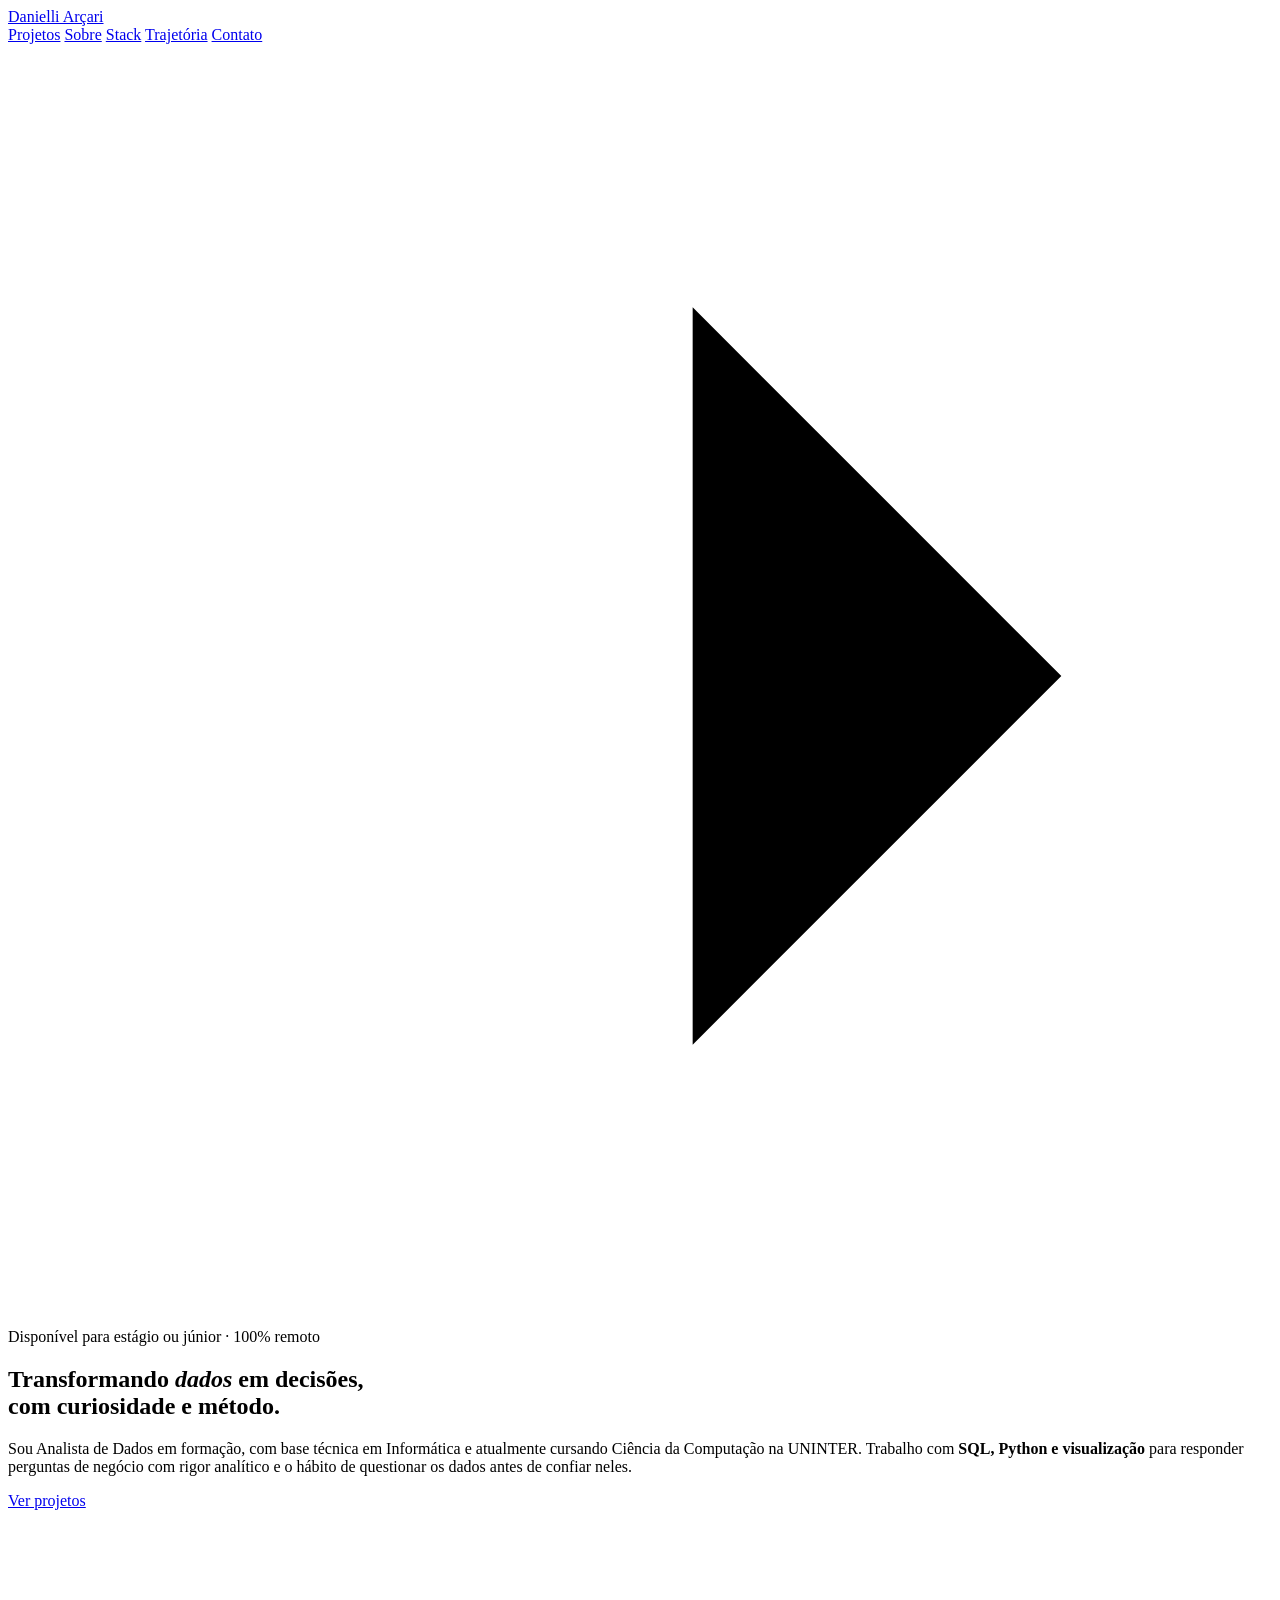
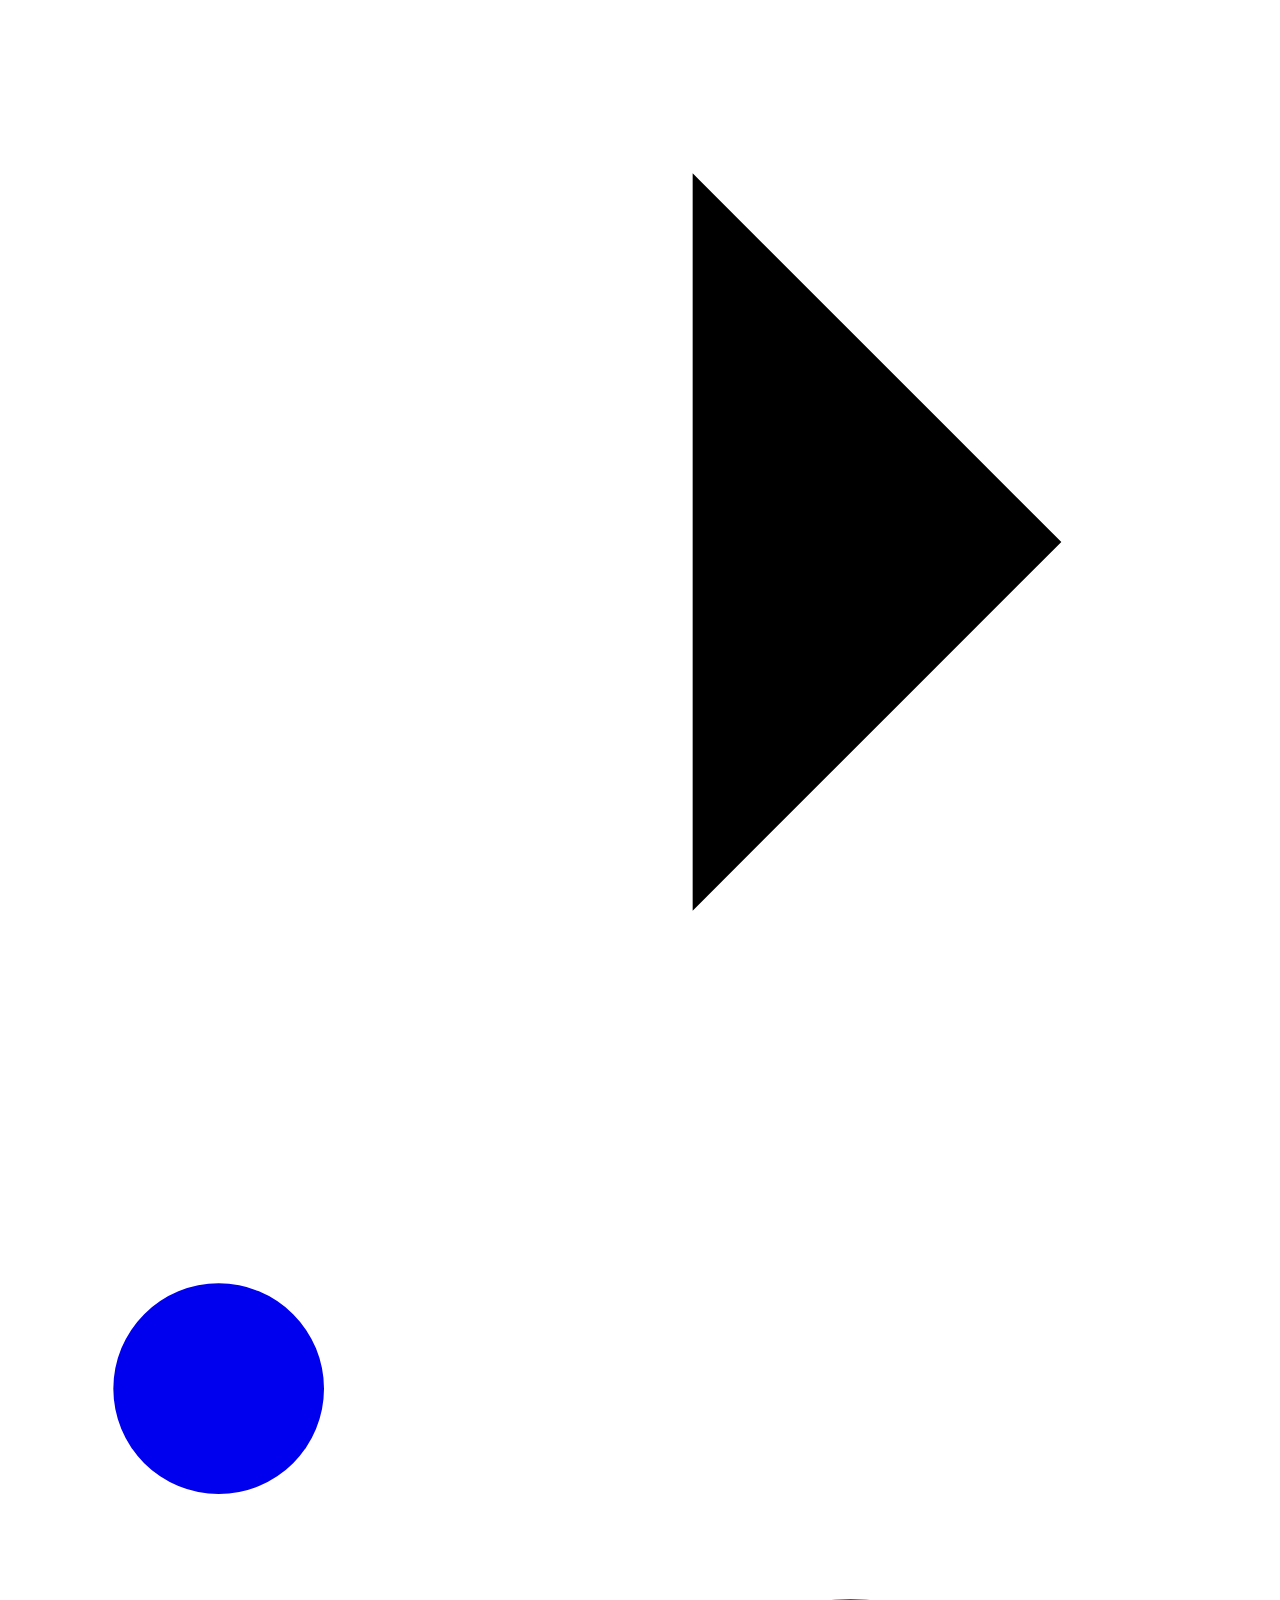
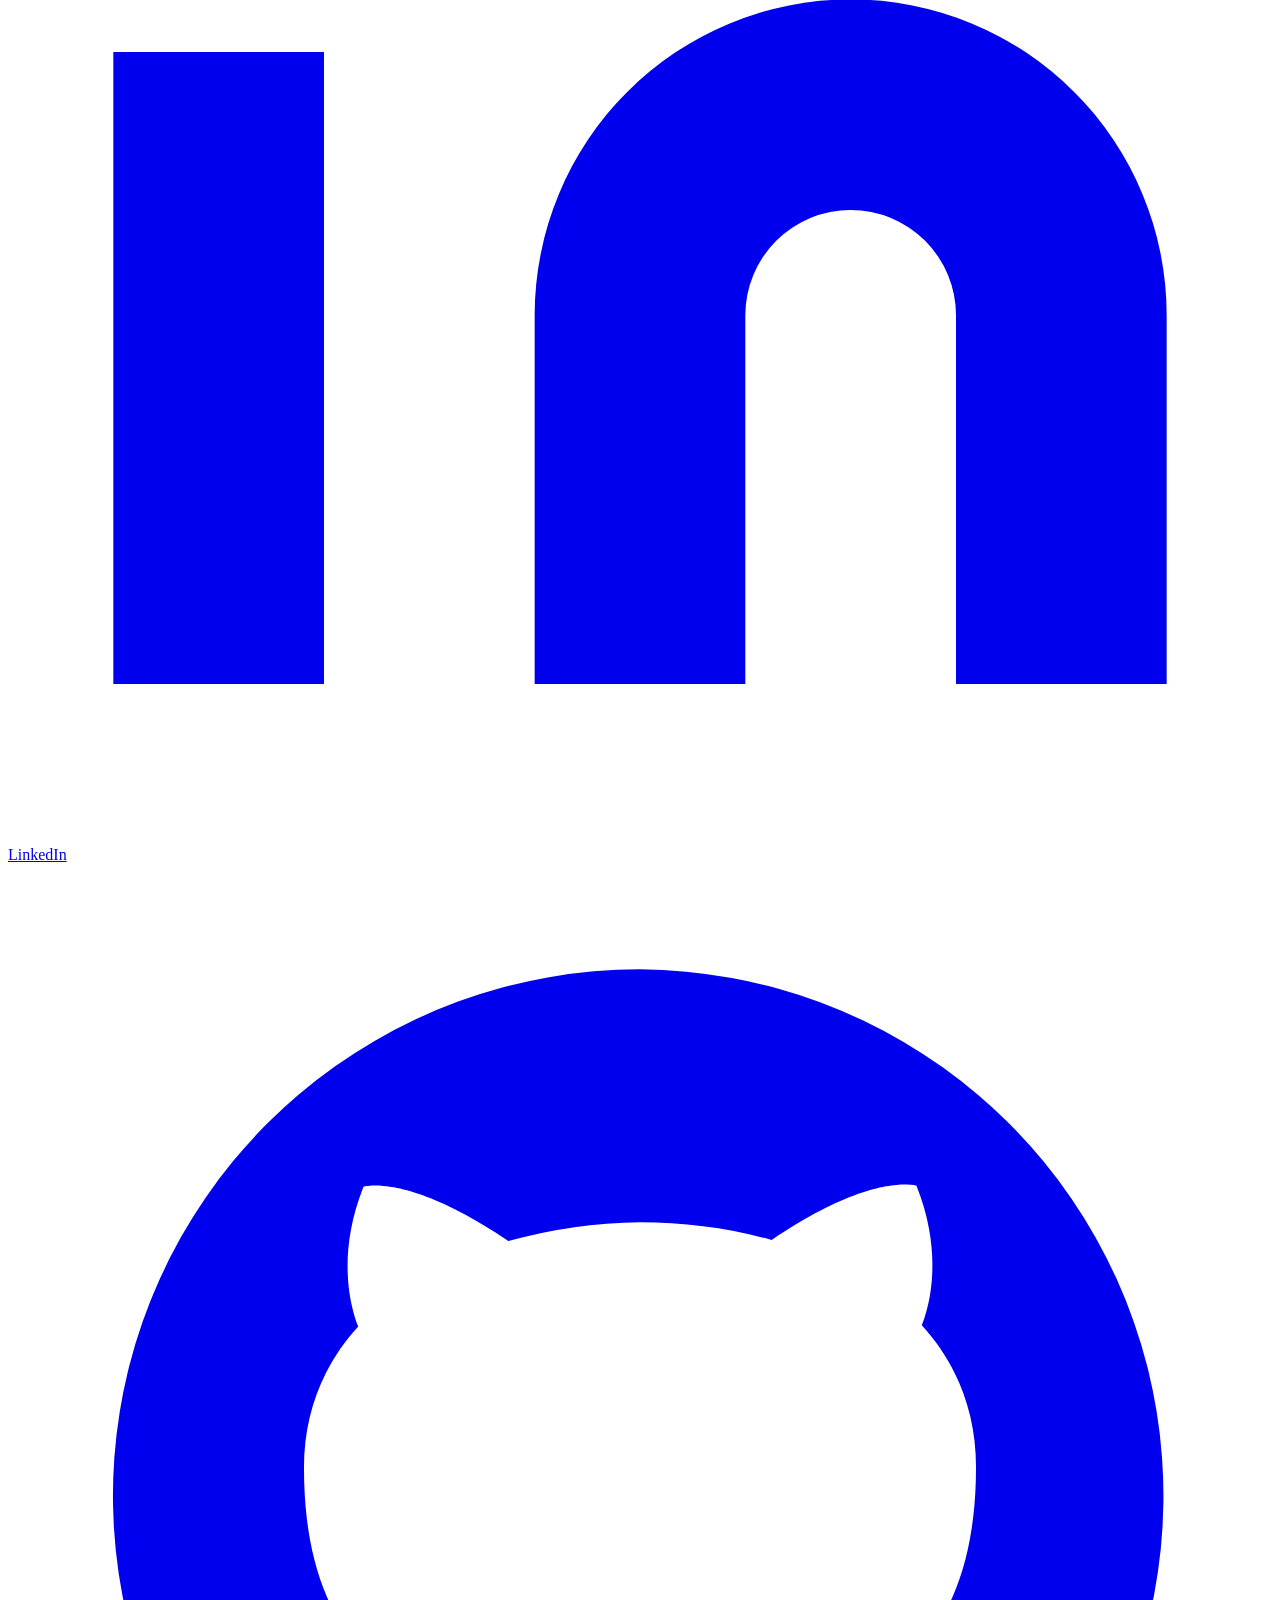
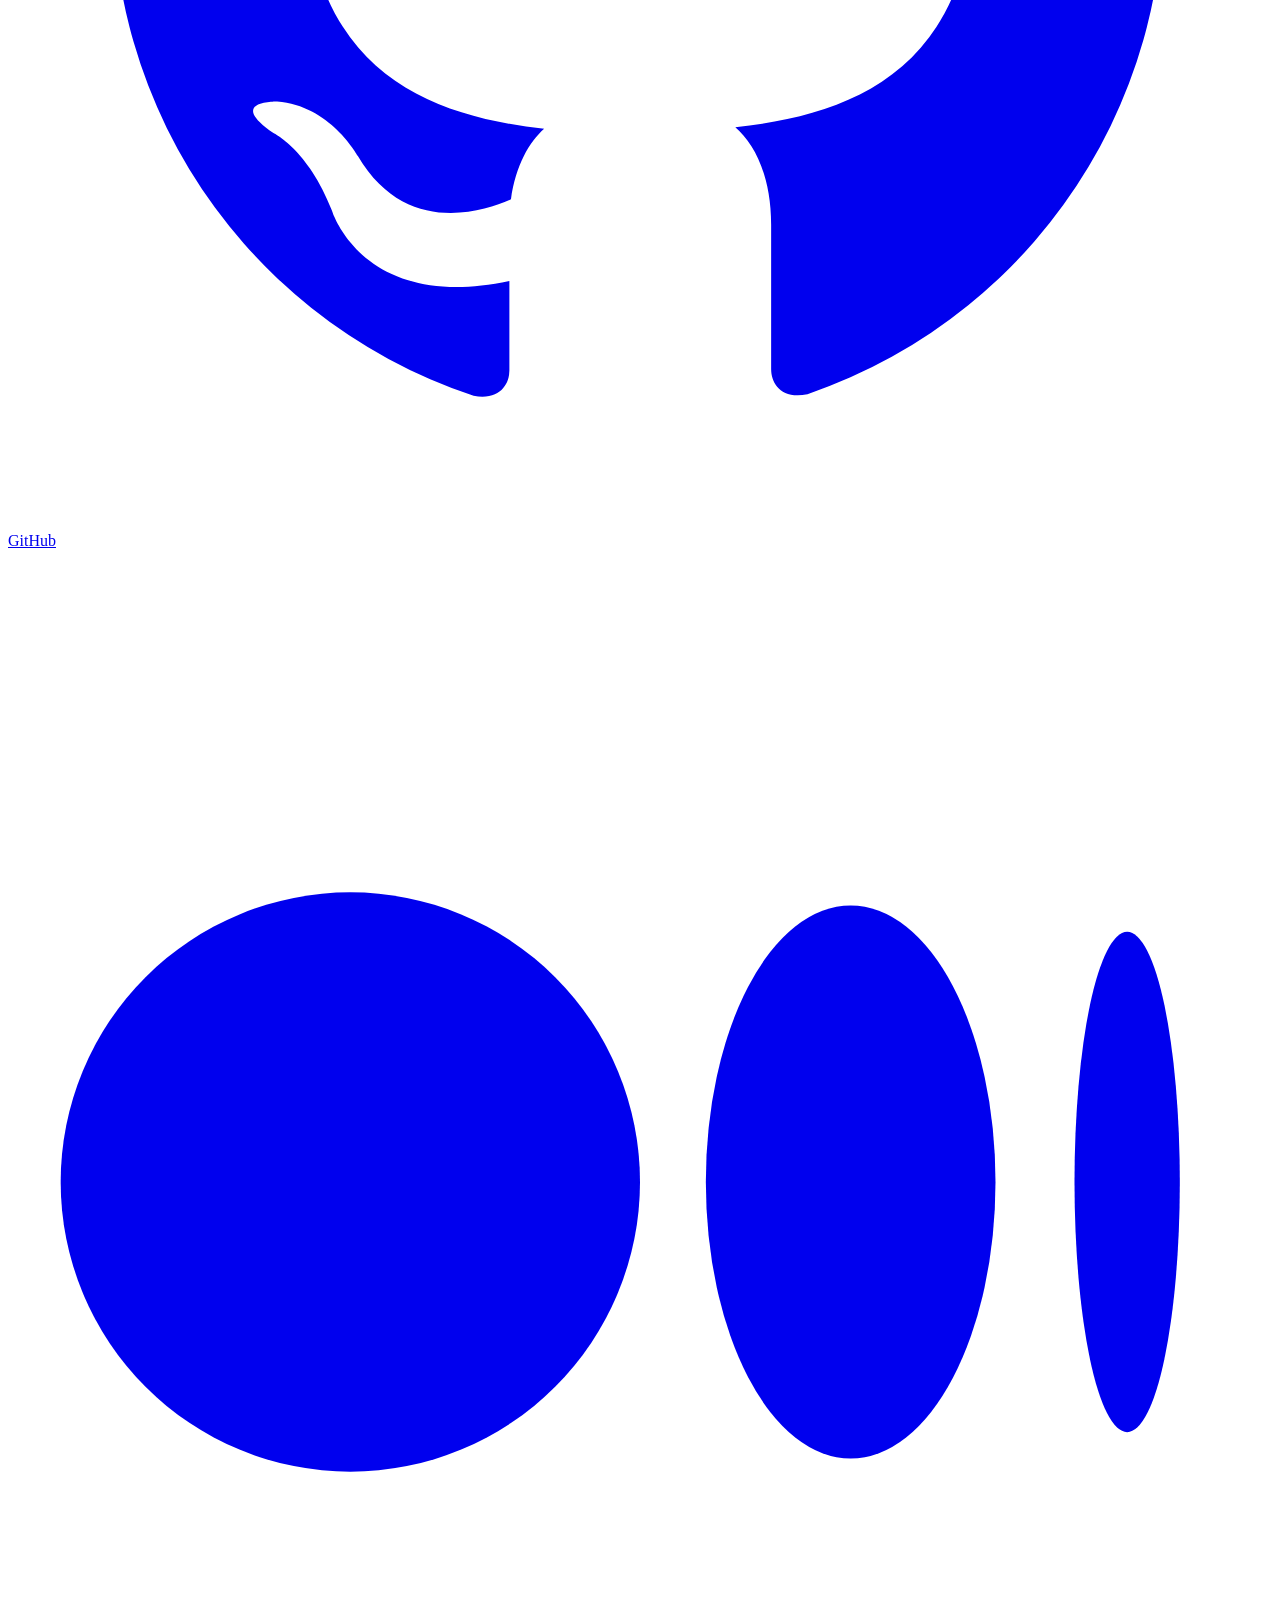
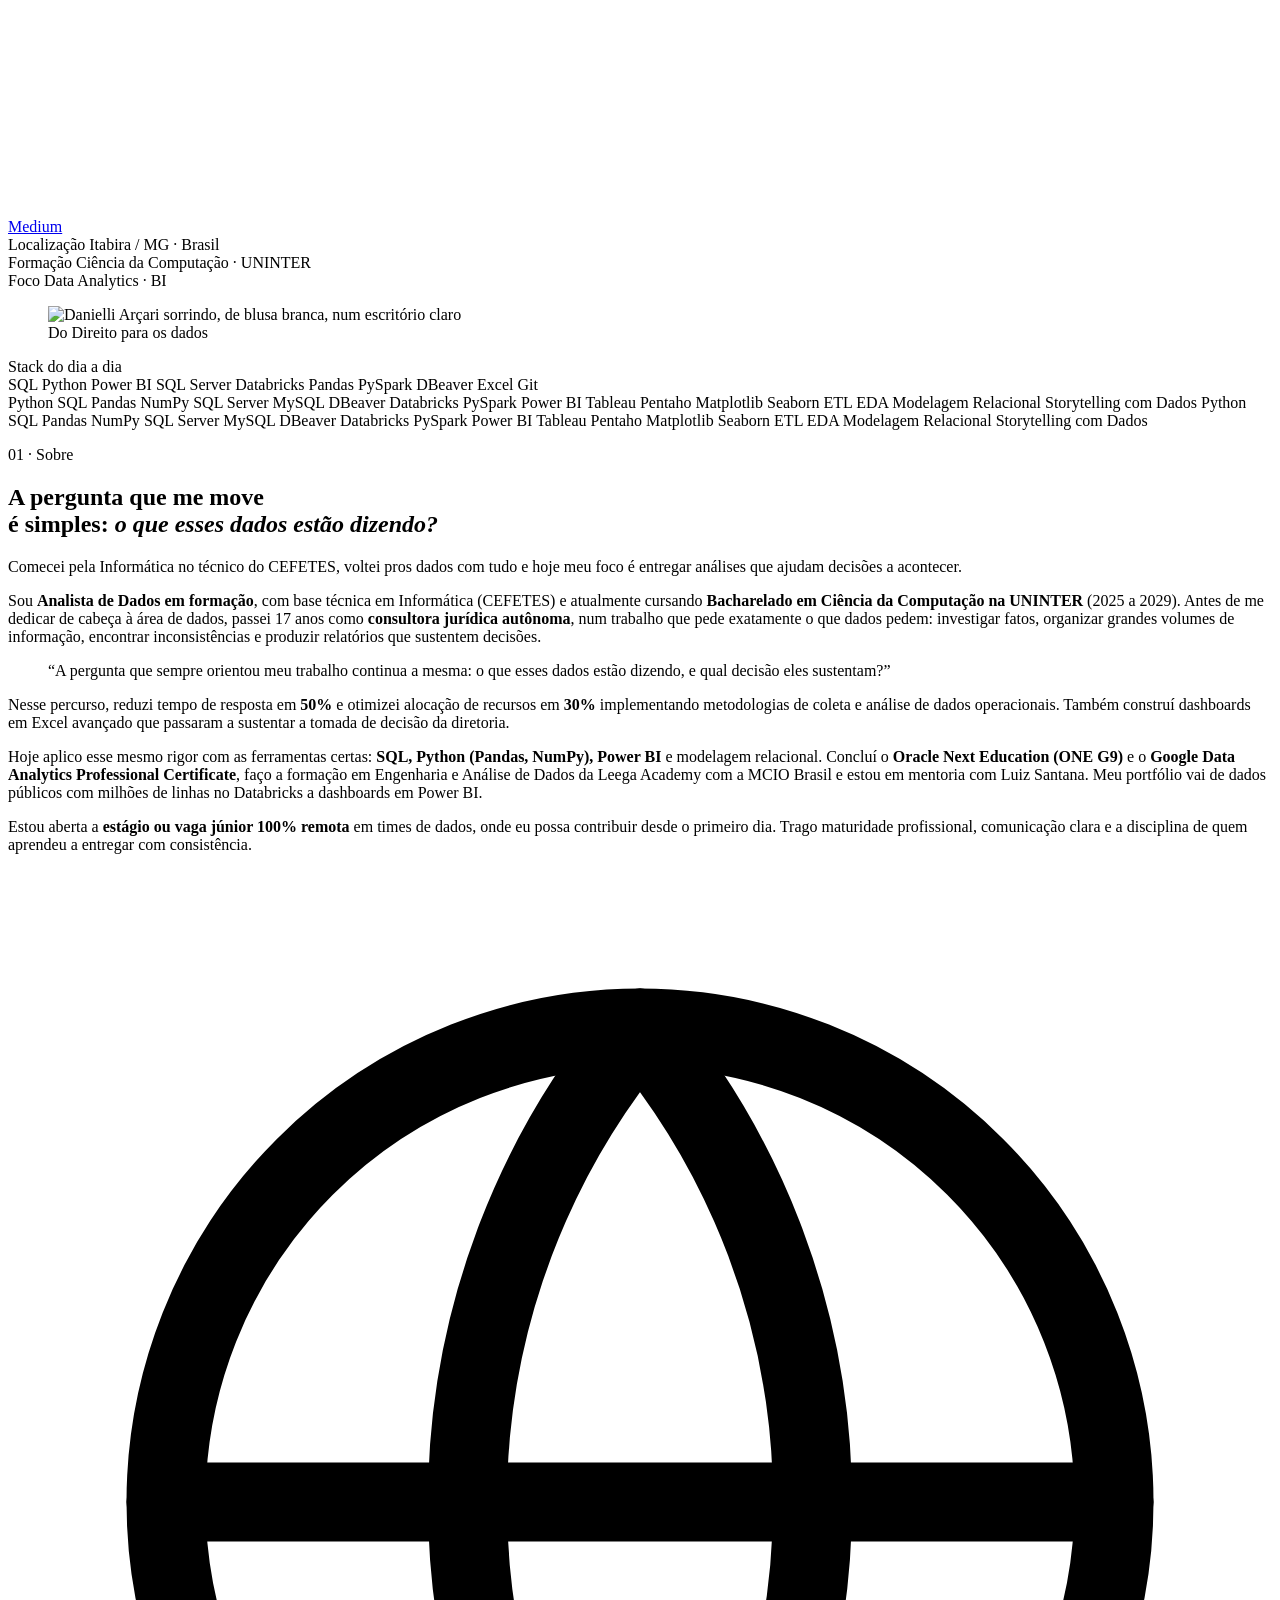
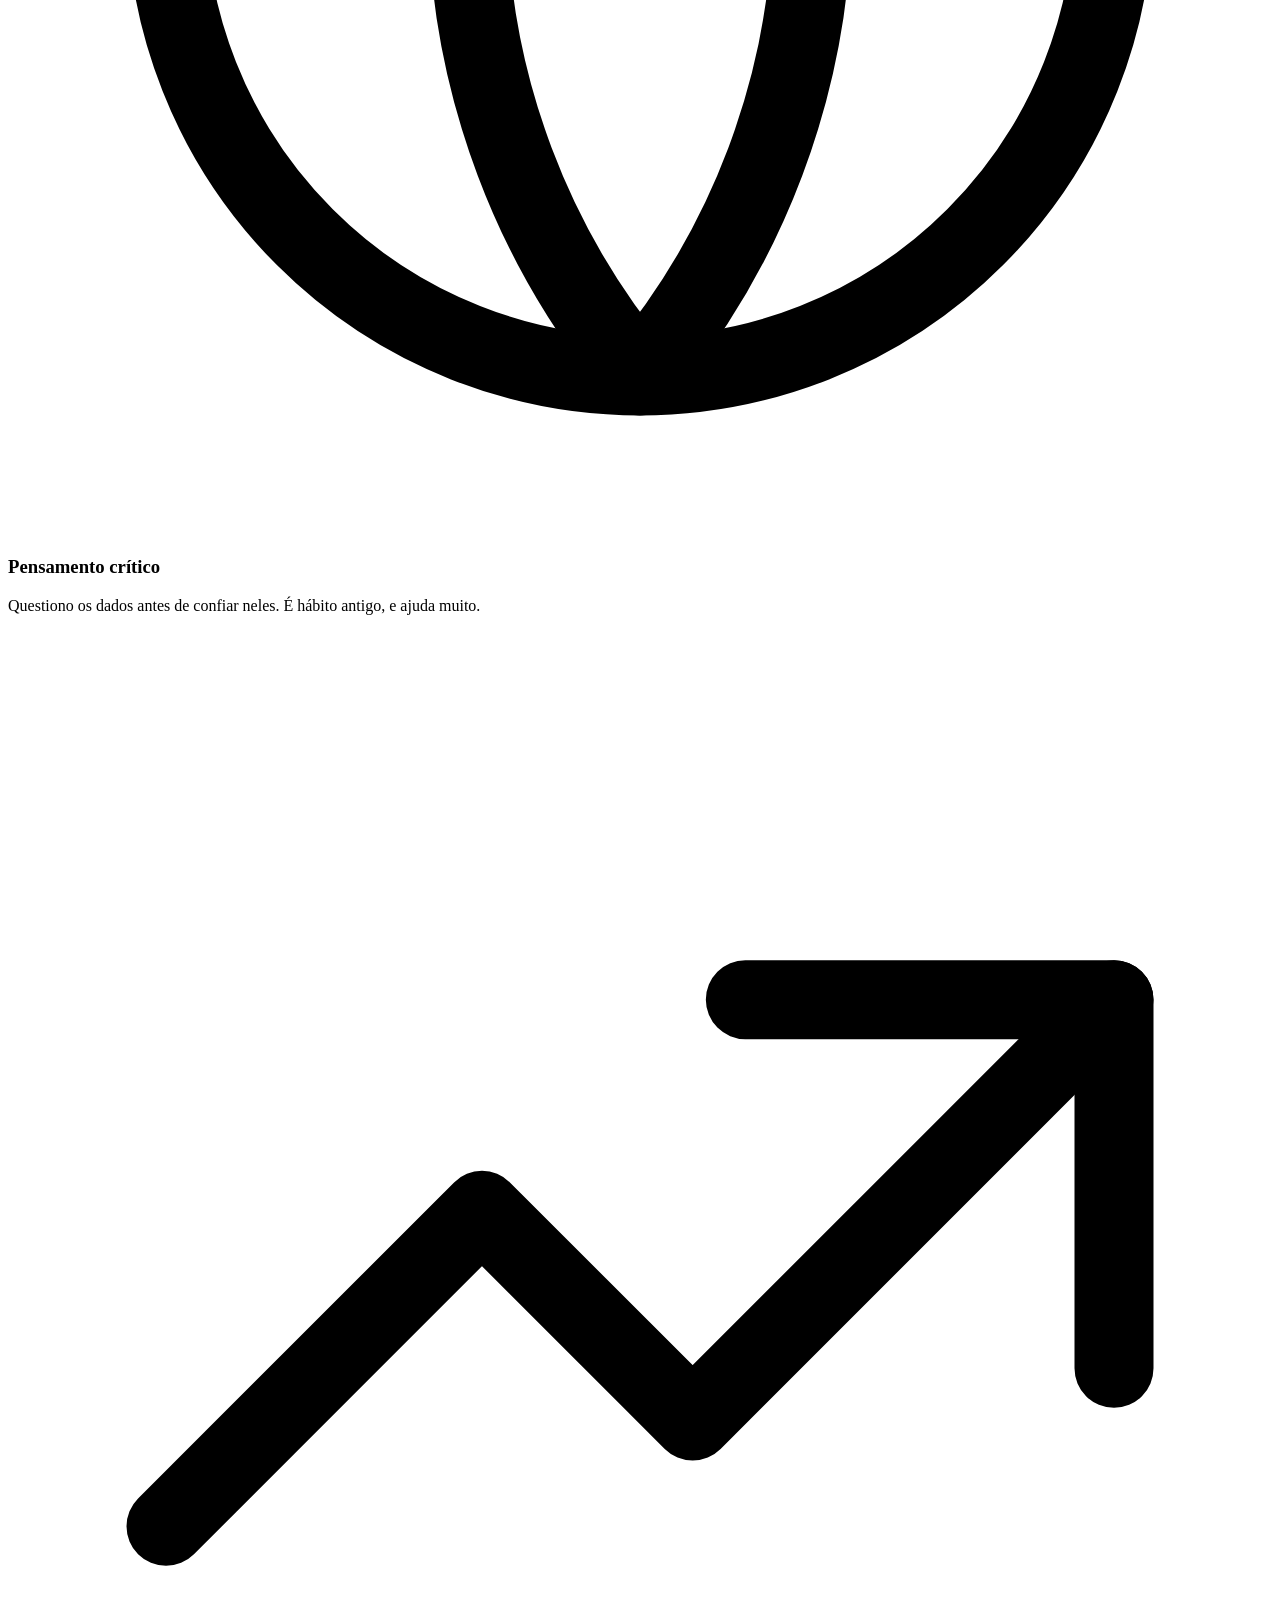
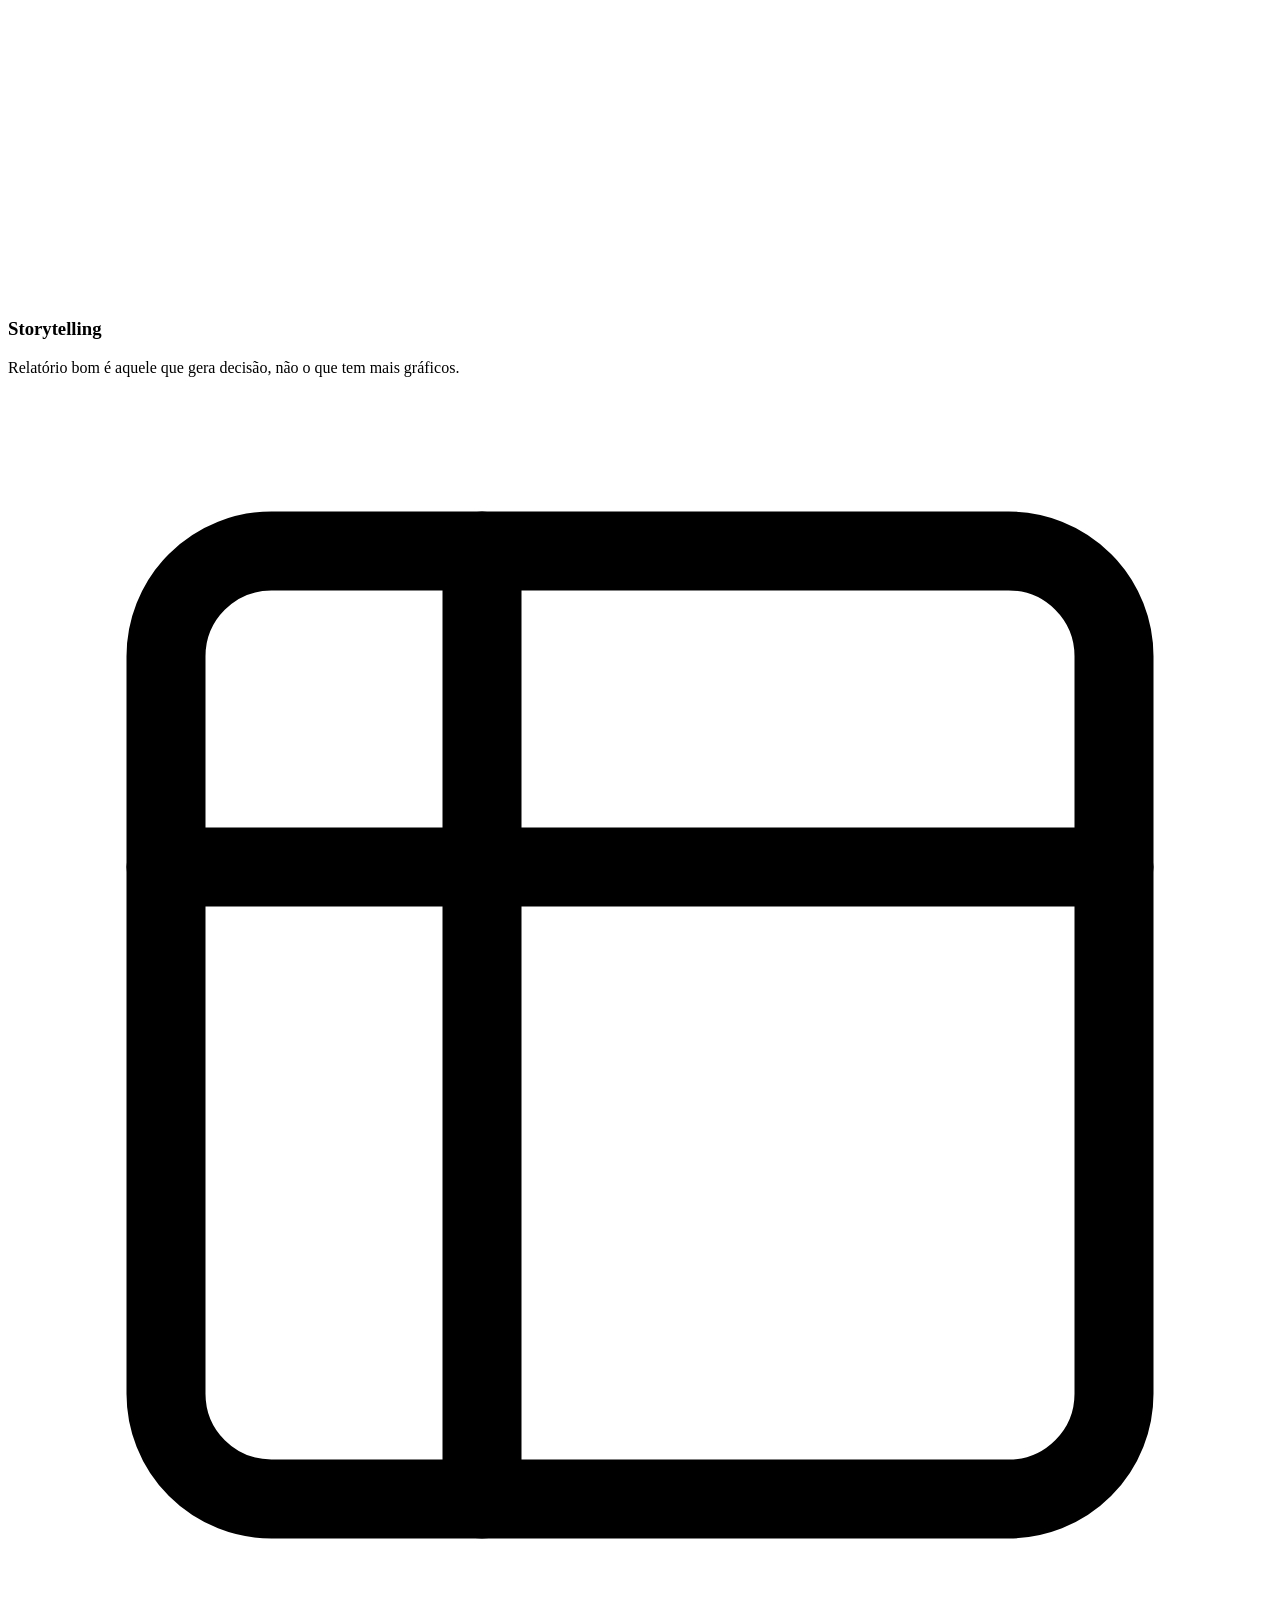
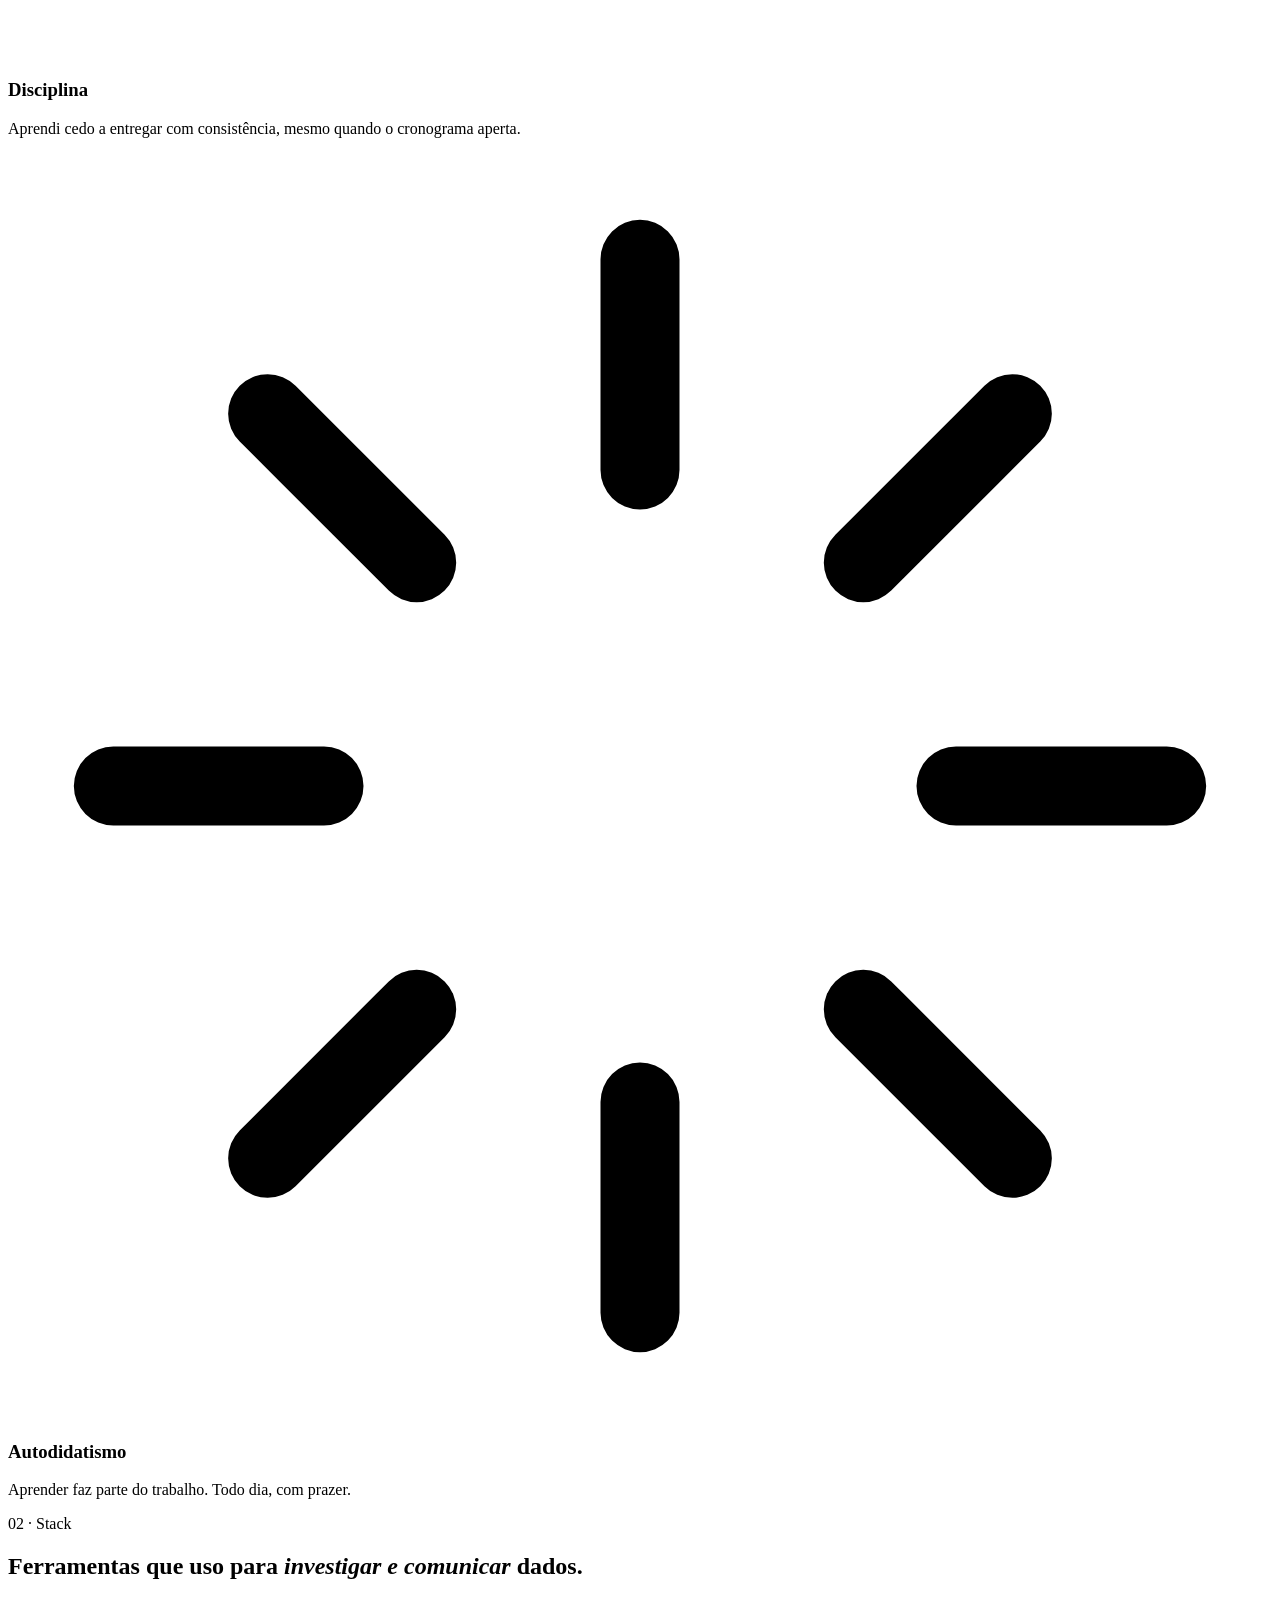
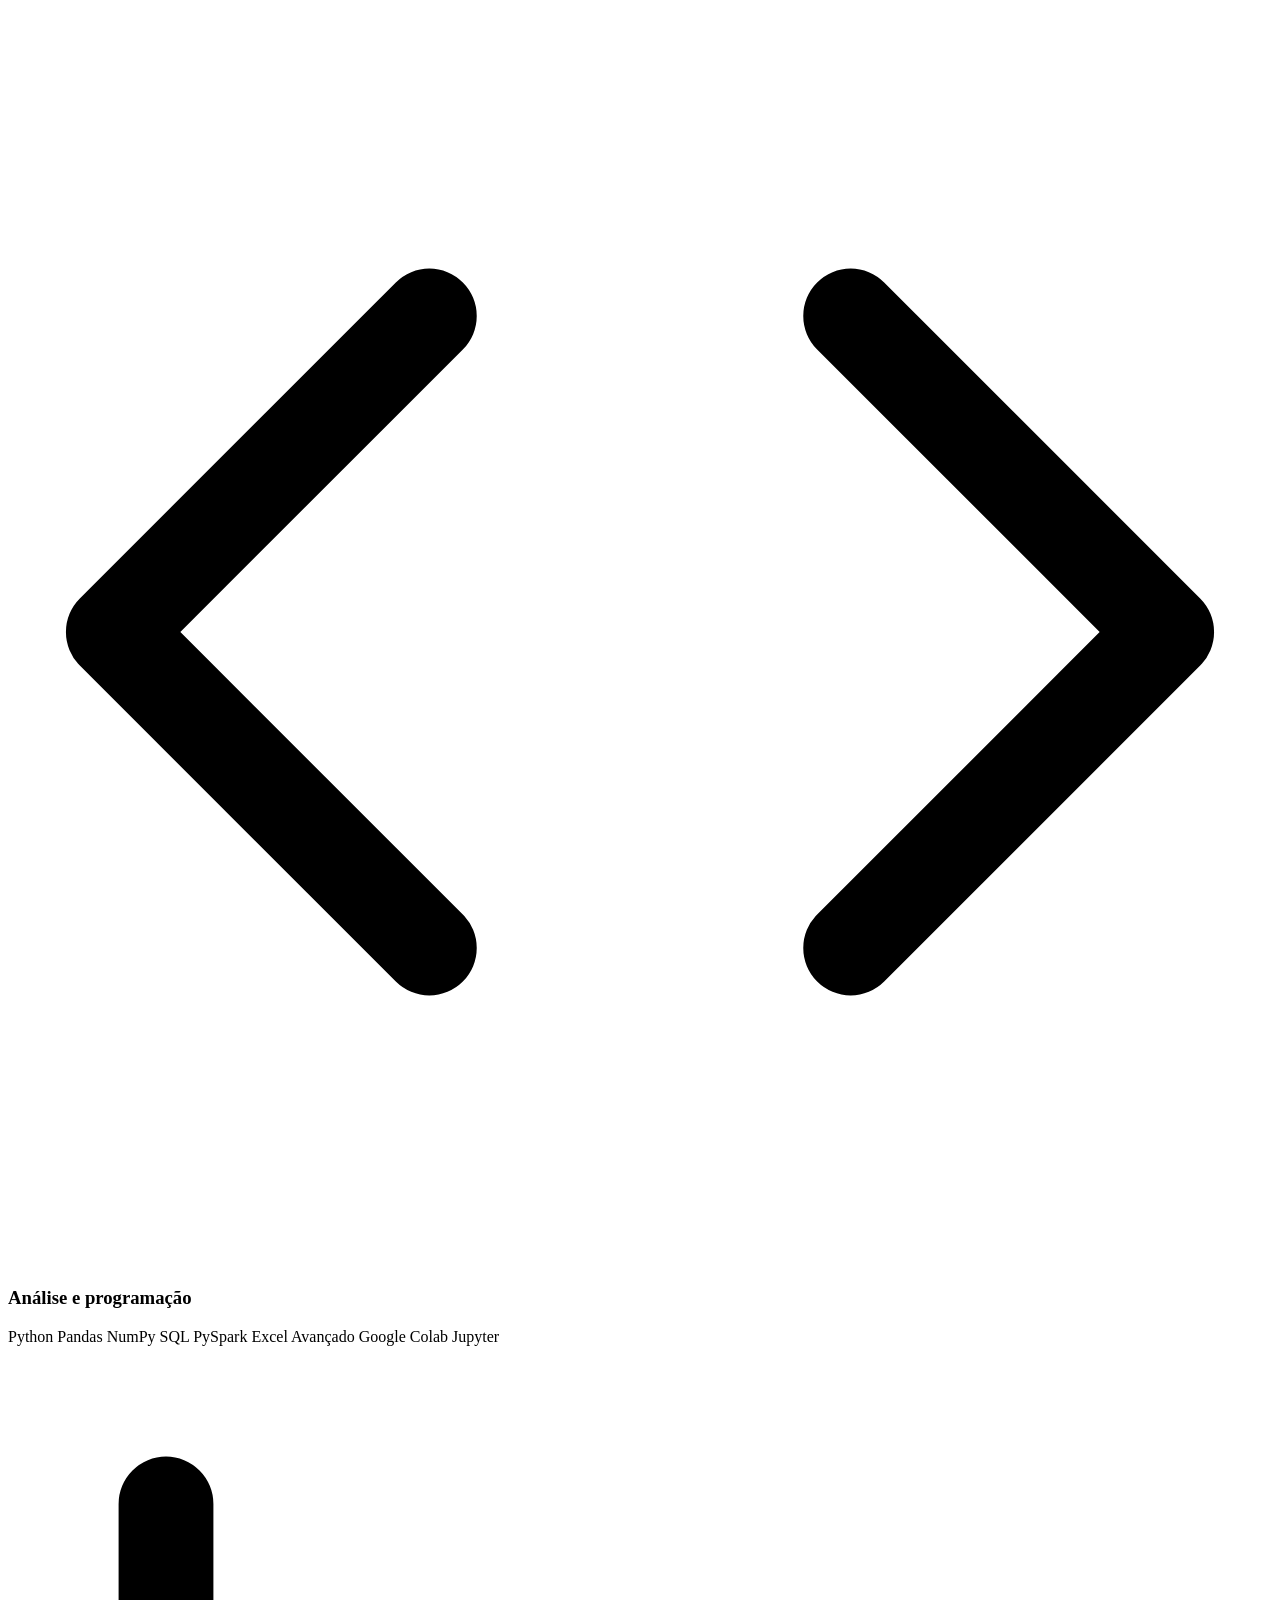
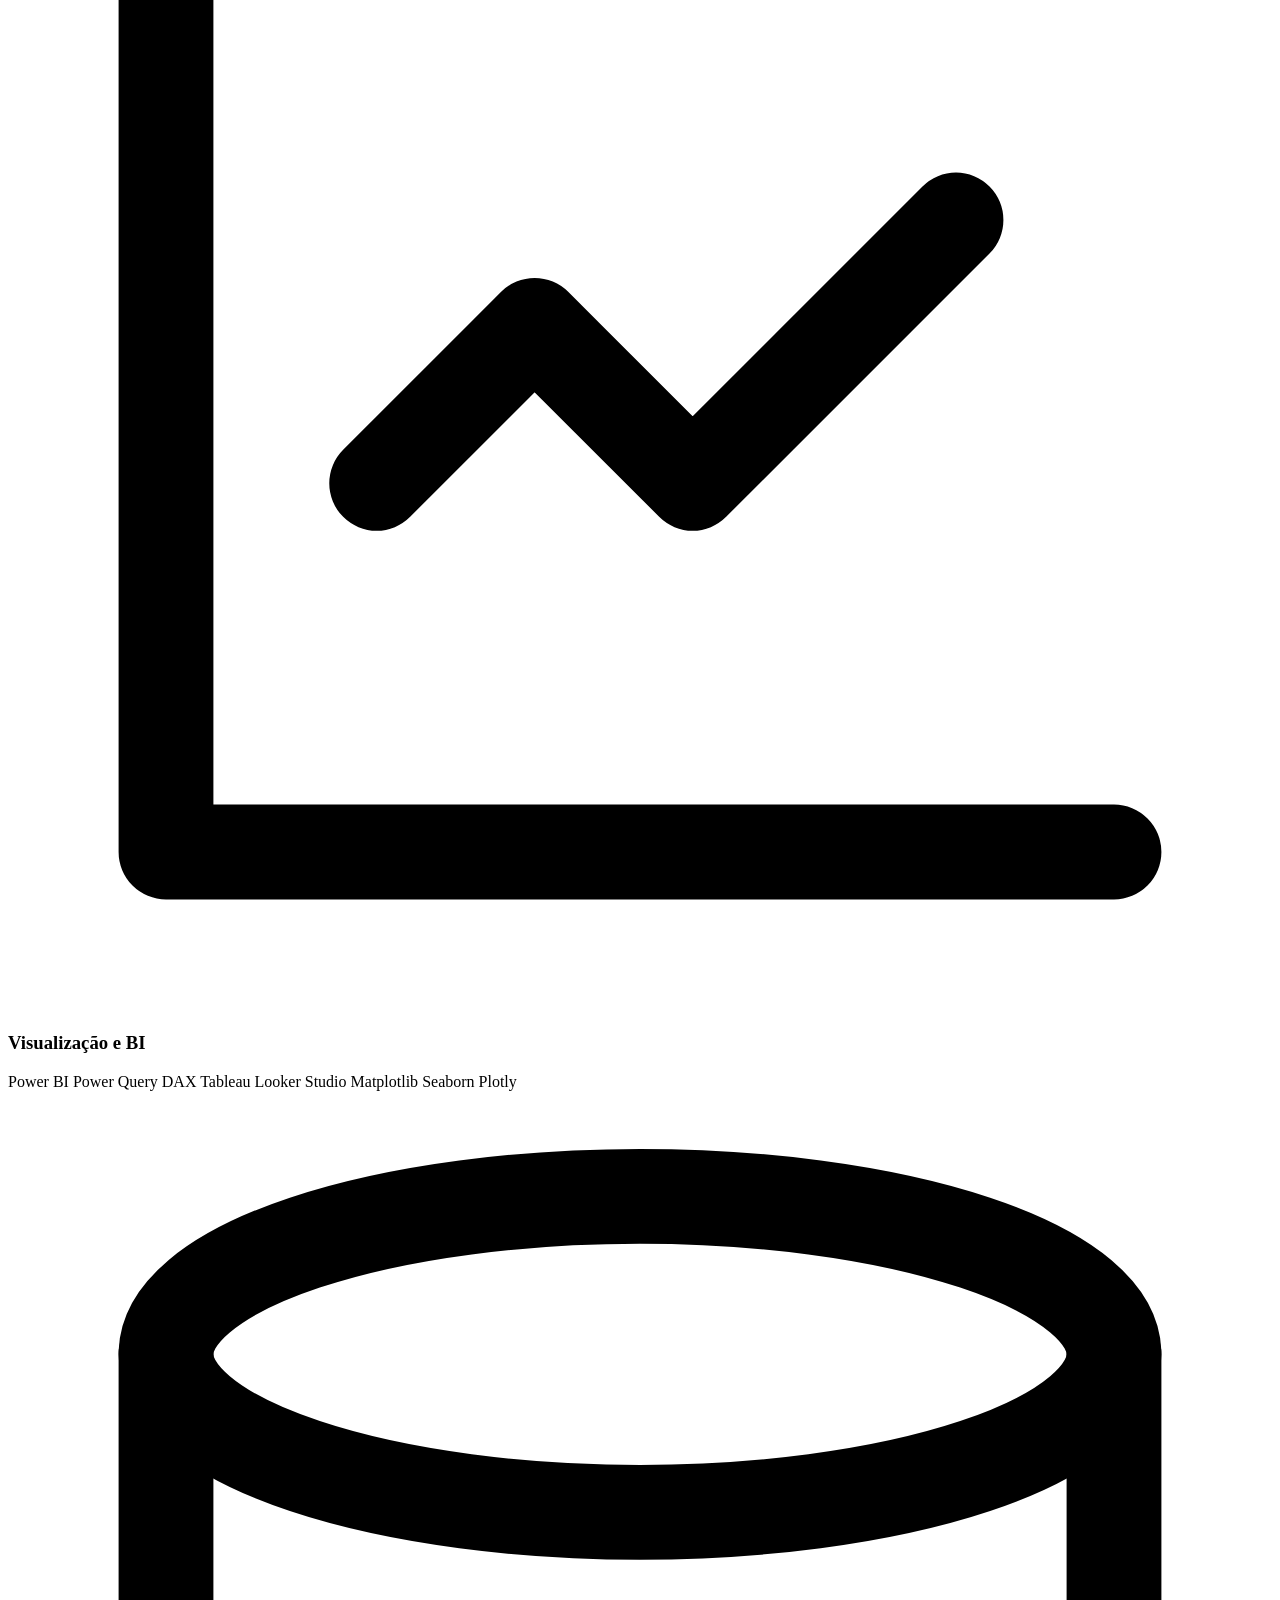
==== commit db7a4e0e: "Add files via upload" ====
--- a/index.html
+++ b/index.html
@@ -3,7 +3,7 @@
 <head>
   <meta charset="UTF-8" />
   <meta name="viewport" content="width=device-width, initial-scale=1.0" />
-  <meta name="theme-color" content="#08080B" />
+  <meta name="theme-color" content="#F6F8FB" />
 
   <title>Danielli Arçari · Analista de Dados</title>
   <meta name="description" content="Portfólio de Danielli Arçari. Analista de Dados em formação, com foco em SQL, Python, Pandas, Power BI e modelagem aplicados a problemas reais de negócio." />
@@ -14,6 +14,15 @@
   <meta property="og:title" content="Danielli Arçari · Analista de Dados" />
   <meta property="og:description" content="Cases de análise de dados com SQL, Python e storytelling aplicados a problemas reais de negócio." />
   <meta property="og:locale" content="pt_BR" />
+  <meta property="og:url" content="https://danielliarcari.vercel.app/" />
+  <meta property="og:site_name" content="Danielli Arçari · Análise de dados" />
+  <meta property="og:image" content="https://danielliarcari.vercel.app/img/compartilhamento.jpg" />
+  <meta property="og:image:width" content="1200" />
+  <meta property="og:image:height" content="630" />
+  <meta property="og:image:alt" content="Danielli Arçari, analista de dados" />
+  <meta name="twitter:card" content="summary_large_image" />
+  <meta name="twitter:image" content="https://danielliarcari.vercel.app/img/compartilhamento.jpg" />
+  <link rel="canonical" href="https://danielliarcari.vercel.app/" />
 
   <!-- Preconnect -->
   <link rel="preconnect" href="https://fonts.googleapis.com" />
@@ -29,7 +38,7 @@
   <link rel="stylesheet" href="css/home.css" />
 
   <!-- Favicon (inline SVG) -->
-  <link rel="icon" href="data:image/svg+xml,%3Csvg xmlns='http://www.w3.org/2000/svg' viewBox='0 0 32 32'%3E%3Crect width='32' height='32' rx='6' fill='%23080808'/%3E%3Ctext x='16' y='22' font-family='Inter,sans-serif' font-size='18' font-weight='700' fill='%236366F1' text-anchor='middle'%3ED%3C/text%3E%3C/svg%3E" />
+  <link rel="icon" href="data:image/svg+xml,%3Csvg xmlns='http://www.w3.org/2000/svg' viewBox='0 0 32 32'%3E%3Crect width='32' height='32' rx='6' fill='%234F46E5'/%3E%3Ctext x='16' y='22' font-family='Inter,sans-serif' font-size='18' font-weight='700' fill='%23FFFFFF' text-anchor='middle'%3ED%3C/text%3E%3C/svg%3E" />
 </head>
 
 <body>
@@ -95,6 +104,10 @@
               <svg class="btn__icon" viewBox="0 0 24 24" aria-hidden="true"><path d="M12 2a10 10 0 0 0-3.16 19.49c.5.09.68-.22.68-.48v-1.7c-2.78.6-3.37-1.34-3.37-1.34-.45-1.16-1.11-1.47-1.11-1.47-.91-.62.07-.6.07-.6 1 .07 1.53 1.03 1.53 1.03.89 1.52 2.34 1.08 2.91.83.09-.65.35-1.09.63-1.34-2.22-.25-4.56-1.11-4.56-4.95 0-1.09.39-1.99 1.03-2.69-.1-.25-.45-1.27.1-2.65 0 0 .84-.27 2.75 1.03A9.56 9.56 0 0 1 12 6.8c.85 0 1.71.11 2.5.34 1.91-1.3 2.75-1.03 2.75-1.03.55 1.38.2 2.4.1 2.65.64.7 1.03 1.6 1.03 2.69 0 3.85-2.34 4.7-4.57 4.94.36.31.68.92.68 1.85v2.74c0 .27.18.58.69.48A10 10 0 0 0 12 2z" fill="currentColor" stroke="none"/></svg>
               GitHub
             </a>
+            <a href="https://medium.com/@axiadmc" target="_blank" rel="noopener" class="btn btn--ghost" aria-label="Textos no Medium">
+              <svg class="btn__icon" viewBox="0 0 24 24" aria-hidden="true"><circle cx="6.5" cy="12" r="5.5" fill="currentColor" stroke="none"/><ellipse cx="16" cy="12" rx="2.75" ry="5.25" fill="currentColor" stroke="none"/><ellipse cx="21.25" cy="12" rx="1" ry="4.75" fill="currentColor" stroke="none"/></svg>
+              Medium
+            </a>
           </div>
 
           <div class="hero__meta">
@@ -114,68 +127,23 @@
         </div>
 
         <!-- Showcase widget (dashboard-style preview) -->
-        <aside class="hero__showcase reveal" aria-hidden="true">
-          <div class="showcase">
-            <div class="showcase__header">
-              <span class="showcase__title">overview · live</span>
-              <div class="showcase__dots"><span></span><span></span><span></span></div>
-            </div>
-            <div class="showcase__viz">
-              <!-- Abstract analytics-style chart, indigo themed -->
-              <svg viewBox="0 0 480 220" xmlns="http://www.w3.org/2000/svg" preserveAspectRatio="xMidYMid meet">
-                <defs>
-                  <linearGradient id="hg" x1="0" x2="0" y1="0" y2="1">
-                    <stop offset="0%" stop-color="#6366F1" stop-opacity="0.45"/>
-                    <stop offset="100%" stop-color="#6366F1" stop-opacity="0"/>
-                  </linearGradient>
-                  <linearGradient id="hg2" x1="0" x2="0" y1="0" y2="1">
-                    <stop offset="0%" stop-color="#2DD4BF" stop-opacity="0.35"/>
-                    <stop offset="100%" stop-color="#2DD4BF" stop-opacity="0"/>
-                  </linearGradient>
-                </defs>
-                <!-- horizontal grid lines -->
-                <g stroke="rgba(255,255,255,0.05)" stroke-width="1">
-                  <line x1="0" y1="40"  x2="480" y2="40"/>
-                  <line x1="0" y1="90"  x2="480" y2="90"/>
-                  <line x1="0" y1="140" x2="480" y2="140"/>
-                  <line x1="0" y1="190" x2="480" y2="190"/>
-                </g>
-                <!-- Area chart 2 (teal) -->
-                <path d="M0,160 C40,150 80,145 120,135 C160,125 200,130 240,120 C280,110 320,100 360,110 C400,120 440,115 480,120 L480,220 L0,220 Z" fill="url(#hg2)"/>
-                <path d="M0,160 C40,150 80,145 120,135 C160,125 200,130 240,120 C280,110 320,100 360,110 C400,120 440,115 480,120" fill="none" stroke="#2DD4BF" stroke-width="1.5" stroke-opacity="0.7"/>
-                <!-- Area chart 1 (indigo, on top) -->
-                <path d="M0,180 C40,170 80,155 120,150 C160,145 200,130 240,100 C280,80 320,90 360,75 C400,60 440,70 480,55 L480,220 L0,220 Z" fill="url(#hg)"/>
-                <path d="M0,180 C40,170 80,155 120,150 C160,145 200,130 240,100 C280,80 320,90 360,75 C400,60 440,70 480,55" fill="none" stroke="#818CF8" stroke-width="2"/>
-                <!-- Latest data point -->
-                <circle cx="480" cy="55" r="4" fill="#818CF8"/>
-                <circle cx="480" cy="55" r="9" fill="#818CF8" fill-opacity="0.2"/>
-              </svg>
-            </div>
-            <div class="showcase__stats">
-              <div class="showcase__stat">
-                <div class="showcase__stat-value">7</div>
-                <div class="showcase__stat-label">Cases</div>
-              </div>
-              <div class="showcase__stat">
-                <div class="showcase__stat-value">2026</div>
-                <div class="showcase__stat-label">CS @ UNINTER</div>
-              </div>
-            </div>
-          </div>
+        <aside class="hero__aside">
+          <figure class="portrait">
+            <img src="img/danielli-arcari.jpg" alt="Danielli Arçari sorrindo, de blusa branca, num escritório claro" width="720" height="900" fetchpriority="high" />
+            <figcaption class="portrait__tag"><span class="portrait__dot" aria-hidden="true"></span>Do Direito para os dados</figcaption>
+          </figure>
 
           <div class="hero__pills">
-            <span class="hero__pills-label">Stack ativa</span>
+            <span class="hero__pills-label">Stack do dia a dia</span>
             <div class="tag-group">
+              <span class="tag tag--accent">SQL</span>
               <span class="tag tag--accent">Python</span>
-              <span class="tag tag--accent">SQL</span>
               <span class="tag tag--accent">Power BI</span>
+              <span class="tag">SQL Server</span>
               <span class="tag">Databricks</span>
               <span class="tag">Pandas</span>
-              <span class="tag">NumPy</span>
-              <span class="tag">MySQL</span>
-              <span class="tag">Matplotlib</span>
-              <span class="tag">Seaborn</span>
               <span class="tag">PySpark</span>
+              <span class="tag">DBeaver</span>
               <span class="tag">Excel</span>
               <span class="tag">Git</span>
             </div>
@@ -195,10 +163,14 @@
       <span class="marquee__item">SQL</span>
       <span class="marquee__item">Pandas</span>
       <span class="marquee__item">NumPy</span>
+      <span class="marquee__item">SQL Server</span>
       <span class="marquee__item">MySQL</span>
+      <span class="marquee__item">DBeaver</span>
       <span class="marquee__item">Databricks</span>
       <span class="marquee__item">PySpark</span>
       <span class="marquee__item">Power BI</span>
+      <span class="marquee__item">Tableau</span>
+      <span class="marquee__item">Pentaho</span>
       <span class="marquee__item">Matplotlib</span>
       <span class="marquee__item">Seaborn</span>
       <span class="marquee__item">ETL</span>
@@ -210,10 +182,14 @@
       <span class="marquee__item">SQL</span>
       <span class="marquee__item">Pandas</span>
       <span class="marquee__item">NumPy</span>
+      <span class="marquee__item">SQL Server</span>
       <span class="marquee__item">MySQL</span>
+      <span class="marquee__item">DBeaver</span>
       <span class="marquee__item">Databricks</span>
       <span class="marquee__item">PySpark</span>
       <span class="marquee__item">Power BI</span>
+      <span class="marquee__item">Tableau</span>
+      <span class="marquee__item">Pentaho</span>
       <span class="marquee__item">Matplotlib</span>
       <span class="marquee__item">Seaborn</span>
       <span class="marquee__item">ETL</span>
@@ -323,20 +299,17 @@
             <span class="stack__group-icon">
               <svg viewBox="0 0 24 24" fill="none" stroke="currentColor" stroke-width="1.8" stroke-linecap="round" stroke-linejoin="round"><path d="M16 18l6-6-6-6M8 6l-6 6 6 6"/></svg>
             </span>
-            <h3 class="stack__group-title">Análise & manipulação</h3>
+            <h3 class="stack__group-title">Análise e programação</h3>
           </header>
           <div class="tag-group">
             <span class="tag">Python</span>
             <span class="tag">Pandas</span>
             <span class="tag">NumPy</span>
             <span class="tag">SQL</span>
-            <span class="tag">MySQL</span>
-            <span class="tag">SQLite</span>
-            <span class="tag">SQLAlchemy</span>
-            <span class="tag">Databricks</span>
             <span class="tag">PySpark</span>
             <span class="tag">Excel Avançado</span>
-            <span class="tag tag--learning">SQL Server</span>
+            <span class="tag">Google Colab</span>
+            <span class="tag">Jupyter</span>
           </div>
         </article>
 
@@ -345,15 +318,17 @@
             <span class="stack__group-icon">
               <svg viewBox="0 0 24 24" fill="none" stroke="currentColor" stroke-width="1.8" stroke-linecap="round" stroke-linejoin="round"><path d="M3 3v18h18"/><path d="M7 14l3-3 3 3 5-5"/></svg>
             </span>
-            <h3 class="stack__group-title">Visualização & BI</h3>
+            <h3 class="stack__group-title">Visualização e BI</h3>
           </header>
           <div class="tag-group">
+            <span class="tag">Power BI</span>
+            <span class="tag">Power Query</span>
+            <span class="tag">DAX</span>
+            <span class="tag">Tableau</span>
+            <span class="tag">Looker Studio</span>
             <span class="tag">Matplotlib</span>
             <span class="tag">Seaborn</span>
             <span class="tag">Plotly</span>
-            <span class="tag">Power BI</span>
-            <span class="tag tag--learning">Tableau</span>
-            <span class="tag">Storytelling com Dados</span>
           </div>
         </article>
 
@@ -362,25 +337,43 @@
             <span class="stack__group-icon">
               <svg viewBox="0 0 24 24" fill="none" stroke="currentColor" stroke-width="1.8" stroke-linecap="round" stroke-linejoin="round"><ellipse cx="12" cy="5" rx="9" ry="3"/><path d="M3 5v6c0 1.7 4 3 9 3s9-1.3 9-3V5M3 11v6c0 1.7 4 3 9 3s9-1.3 9-3v-6"/></svg>
             </span>
-            <h3 class="stack__group-title">Processos & práticas</h3>
+            <h3 class="stack__group-title">Bancos de dados e plataformas</h3>
           </header>
           <div class="tag-group">
-            <span class="tag">EDA</span>
+            <span class="tag">SQL Server</span>
+            <span class="tag">SSMS</span>
+            <span class="tag">MySQL</span>
+            <span class="tag">PostgreSQL</span>
+            <span class="tag">SQLite</span>
+            <span class="tag">DBeaver</span>
+            <span class="tag">Databricks</span>
+            <span class="tag">Delta Lake</span>
+            <span class="tag">SQLAlchemy</span>
+            <span class="tag">Pentaho</span>
+          </div>
+        </article>
+
+        <article class="stack__group">
+          <header class="stack__group-head">
+            <span class="stack__group-icon">
+              <svg viewBox="0 0 24 24" fill="none" stroke="currentColor" stroke-width="1.8" stroke-linecap="round" stroke-linejoin="round"><rect x="3" y="3" width="7" height="7" rx="1"/><rect x="14" y="14" width="7" height="7" rx="1"/><path d="M10 6.5h4a3 3 0 0 1 3 3V14"/></svg>
+            </span>
+            <h3 class="stack__group-title">Práticas</h3>
+          </header>
+          <div class="tag-group">
             <span class="tag">ETL</span>
-            <span class="tag">Qualidade de Dados</span>
-            <span class="tag">Arquitetura Medalhão</span>
-            <span class="tag">Modelagem Relacional</span>
-            <span class="tag">Governança de Dados</span>
-            <span class="tag">Git &amp; GitHub</span>
-            <span class="tag">Documentação Técnica</span>
+            <span class="tag">Análise exploratória</span>
+            <span class="tag">Qualidade de dados</span>
+            <span class="tag">Modelagem relacional</span>
+            <span class="tag">Modelagem dimensional</span>
+            <span class="tag">Arquitetura medalhão</span>
+            <span class="tag">Storytelling com dados</span>
+            <span class="tag">Git e GitHub</span>
+            <span class="tag">Documentação técnica</span>
           </div>
         </article>
 
       </div>
-
-      <p class="reveal" style="margin-top: var(--s-6); font-size: var(--text-sm); color: var(--fg-quaternary); font-family: var(--font-mono);">
-        ◇ Itens em tracejado indicam tecnologias em estudo ativo.
-      </p>
     </div>
   </section>
 
@@ -404,70 +397,70 @@
 
       <div class="projects reveal">
 <p class="projects__group-label"><span>Destaques</span><span>3 cases de ponta a ponta</span></p>
-<div class="projects__featured"><a class="project-card" href="projetos/divida-ativa-pgfn.html" aria-label="Ver case: Dívida ativa da União"><div class="project-card__thumb"><svg viewBox="0 0 600 400" xmlns="http://www.w3.org/2000/svg" preserveAspectRatio="xMidYMid slice"><text x="60" y="50" font-family="Inter, sans-serif" font-size="14" font-weight="500" fill="rgba(255,255,255,0.85)">Concentração da dívida ativa</text><text x="60" y="68" font-family="JetBrains Mono, monospace" font-size="10" fill="rgba(255,255,255,0.40)">base SIDA · PGFN · 2º tri/2026</text>
-<text x="60" y="140" font-family="JetBrains Mono, monospace" font-size="11" fill="rgba(255,255,255,0.55)">Devedores acima de R$ 100 mi</text>
-<rect x="60" y="152" width="480" height="36" rx="4" fill="rgba(255,255,255,0.06)"/>
+<div class="projects__featured"><a class="project-card" href="projetos/divida-ativa-pgfn.html" aria-label="Ver case: Dívida ativa da União"><div class="project-card__thumb"><svg viewBox="0 0 600 400" xmlns="http://www.w3.org/2000/svg" preserveAspectRatio="xMidYMid slice"><text x="60" y="50" font-family="Inter, sans-serif" font-size="14" font-weight="500" fill="rgba(27,31,42,0.85)">Concentração da dívida ativa</text><text x="60" y="68" font-family="JetBrains Mono, monospace" font-size="10" fill="rgba(27,31,42,0.40)">base SIDA · PGFN · 2º tri/2026</text>
+<text x="60" y="140" font-family="JetBrains Mono, monospace" font-size="11" fill="rgba(27,31,42,0.55)">Devedores acima de R$ 100 mi</text>
+<rect x="60" y="152" width="480" height="36" rx="4" fill="rgba(27,31,42,0.06)"/>
 <rect x="60" y="152" width="4" height="36" rx="2" fill="#818CF8"/>
-<text x="76" y="177" font-family="Instrument Serif, serif" font-size="22" fill="#F4F4F5">0,04% dos devedores</text>
-<text x="60" y="242" font-family="JetBrains Mono, monospace" font-size="11" fill="rgba(255,255,255,0.55)">Participação no valor do estoque</text>
-<rect x="60" y="254" width="480" height="36" rx="4" fill="rgba(255,255,255,0.06)"/>
+<text x="76" y="177" font-family="Instrument Serif, serif" font-size="22" fill="#1B1F2A">0,04% dos devedores</text>
+<text x="60" y="242" font-family="JetBrains Mono, monospace" font-size="11" fill="rgba(27,31,42,0.55)">Participação no valor do estoque</text>
+<rect x="60" y="254" width="480" height="36" rx="4" fill="rgba(27,31,42,0.06)"/>
 <rect x="60" y="254" width="246" height="36" rx="4" fill="#6366F1" fill-opacity="0.9"/>
-<text x="76" y="279" font-family="Instrument Serif, serif" font-size="22" fill="#F4F4F5">51,3% do valor</text>
-<text x="60" y="340" font-family="JetBrains Mono, monospace" font-size="11" fill="rgba(255,255,255,0.40)">45,5 milhões de linhas · R$ 2,96 trilhões</text></svg><div class="project-card__thumb-overlay"></div></div><div class="project-card__body"><div class="project-card__meta"><span class="project-card__tag">Destaque · Dados públicos · Databricks</span><span class="project-card__num">01 / 07</span></div><h3 class="project-card__title">R$ 2,96 trilhões em dívida ativa: quanto disso volta aos cofres públicos?</h3><p class="project-card__desc">Carreguei 45,5 milhões de linhas da PGFN no Databricks, organizei em camadas bronze, silver e gold e corrigi dois erros que inflavam o estoque para mais de R$ 6,8 trilhões. Oito perguntas de negócio, cada uma com uma recomendação para a cobrança.</p><div class="project-card__tags"><span class="tag">Databricks</span><span class="tag">SQL</span><span class="tag">PySpark</span><span class="tag">Delta Lake</span><span class="tag">Regras de negócio</span></div><span class="project-card__cta">Ver case completo<svg viewBox="0 0 24 24" fill="none" stroke="currentColor" stroke-width="2" stroke-linecap="round" stroke-linejoin="round" aria-hidden="true"><path d="M5 12h14M13 5l7 7-7 7"/></svg></span></div></a></div>
-<div class="projects__featured"><a class="project-card" href="projetos/imdb-filmes.html" aria-label="Ver case: Reputação e retorno financeiro no cinema"><div class="project-card__thumb"><svg viewBox="0 0 600 400" xmlns="http://www.w3.org/2000/svg" preserveAspectRatio="xMidYMid slice"><text x="60" y="50" font-family="Inter, sans-serif" font-size="14" font-weight="500" fill="rgba(255,255,255,0.85)">Nota não acompanha o dinheiro</text><text x="60" y="68" font-family="JetBrains Mono, monospace" font-size="10" fill="rgba(255,255,255,0.40)">correlação · 10 mil filmes do IMDb</text>
-<line x1="300" y1="110" x2="300" y2="330" stroke="rgba(255,255,255,0.15)"/>
-<text x="60" y="152" font-family="JetBrains Mono, monospace" font-size="11" fill="rgba(255,255,255,0.6)">orçamento x receita</text>
-<rect x="300" y="132" width="154" height="30" rx="3" fill="#2DD4BF" fill-opacity="0.85"/>
-<text x="464" y="154" font-family="Instrument Serif, serif" font-size="20" fill="#F4F4F5">0,70</text>
-<text x="60" y="222" font-family="JetBrains Mono, monospace" font-size="11" fill="rgba(255,255,255,0.6)">nota x receita</text>
+<text x="76" y="279" font-family="Instrument Serif, serif" font-size="22" fill="#1B1F2A">51,3% do valor</text>
+<text x="60" y="340" font-family="JetBrains Mono, monospace" font-size="11" fill="rgba(27,31,42,0.40)">45,5 milhões de linhas · R$ 2,96 trilhões</text></svg><div class="project-card__thumb-overlay"></div></div><div class="project-card__body"><div class="project-card__meta"><span class="project-card__tag">Destaque · Dados públicos · Databricks</span><span class="project-card__num">01 / 07</span></div><h3 class="project-card__title">R$ 2,96 trilhões em dívida ativa: quanto disso volta aos cofres públicos?</h3><p class="project-card__desc">Carreguei 45,5 milhões de linhas da PGFN no Databricks, organizei em camadas bronze, silver e gold e corrigi dois erros que inflavam o estoque para mais de R$ 6,8 trilhões. Oito perguntas de negócio, cada uma com uma recomendação para a cobrança.</p><div class="project-card__tags"><span class="tag">Databricks</span><span class="tag">SQL</span><span class="tag">PySpark</span><span class="tag">Delta Lake</span><span class="tag">Regras de negócio</span></div><span class="project-card__cta">Ver case completo<svg viewBox="0 0 24 24" fill="none" stroke="currentColor" stroke-width="2" stroke-linecap="round" stroke-linejoin="round" aria-hidden="true"><path d="M5 12h14M13 5l7 7-7 7"/></svg></span></div></a></div>
+<div class="projects__featured"><a class="project-card" href="projetos/imdb-filmes.html" aria-label="Ver case: Reputação e retorno financeiro no cinema"><div class="project-card__thumb"><svg viewBox="0 0 600 400" xmlns="http://www.w3.org/2000/svg" preserveAspectRatio="xMidYMid slice"><text x="60" y="50" font-family="Inter, sans-serif" font-size="14" font-weight="500" fill="rgba(27,31,42,0.85)">Nota não acompanha o dinheiro</text><text x="60" y="68" font-family="JetBrains Mono, monospace" font-size="10" fill="rgba(27,31,42,0.40)">correlação · 10 mil filmes do IMDb</text>
+<line x1="300" y1="110" x2="300" y2="330" stroke="rgba(27,31,42,0.15)"/>
+<text x="60" y="152" font-family="JetBrains Mono, monospace" font-size="11" fill="rgba(27,31,42,0.6)">orçamento x receita</text>
+<rect x="300" y="132" width="154" height="30" rx="3" fill="#2F7D62" fill-opacity="0.85"/>
+<text x="464" y="154" font-family="Instrument Serif, serif" font-size="20" fill="#1B1F2A">0,70</text>
+<text x="60" y="222" font-family="JetBrains Mono, monospace" font-size="11" fill="rgba(27,31,42,0.6)">nota x receita</text>
 <rect x="300" y="202" width="31" height="30" rx="3" fill="#818CF8" fill-opacity="0.85"/>
-<text x="341" y="224" font-family="Instrument Serif, serif" font-size="20" fill="#F4F4F5">0,14</text>
-<text x="60" y="292" font-family="JetBrains Mono, monospace" font-size="11" fill="rgba(255,255,255,0.6)">orçamento x nota</text>
-<rect x="291" y="272" width="9" height="30" rx="3" fill="#F87171" fill-opacity="0.85"/>
-<text x="312" y="294" font-family="Instrument Serif, serif" font-size="20" fill="#F4F4F5">-0,04</text></svg><div class="project-card__thumb-overlay"></div></div><div class="project-card__body"><div class="project-card__meta"><span class="project-card__tag">Destaque · Análise de negócio</span><span class="project-card__num">02 / 07</span></div><h3 class="project-card__title">Nota alta não paga a conta: o que faz um filme dar retorno</h3><p class="project-card__desc">Dez mil filmes do IMDb enriquecidos com Wikidata para responder 9 perguntas de um produtor. Antes das contas, achei receitas fabricadas e bilheterias trocadas entre filmes, e só usei os dados financeiros que passaram numa regra de confiabilidade.</p><div class="project-card__tags"><span class="tag">Python</span><span class="tag">Pandas</span><span class="tag">SPARQL</span><span class="tag">Wikidata</span><span class="tag">Qualidade de dados</span></div><span class="project-card__cta">Ver case completo<svg viewBox="0 0 24 24" fill="none" stroke="currentColor" stroke-width="2" stroke-linecap="round" stroke-linejoin="round" aria-hidden="true"><path d="M5 12h14M13 5l7 7-7 7"/></svg></span></div></a></div>
-<div class="projects__featured"><a class="project-card" href="projetos/divvy-cyclistic.html" aria-label="Ver case: Membros e usuários casuais de bicicletas compartilhadas"><div class="project-card__thumb"><svg viewBox="0 0 600 400" xmlns="http://www.w3.org/2000/svg" preserveAspectRatio="xMidYMid slice"><text x="60" y="50" font-family="Inter, sans-serif" font-size="14" font-weight="500" fill="rgba(255,255,255,0.85)">Membros x casuais</text><text x="60" y="68" font-family="JetBrains Mono, monospace" font-size="10" fill="rgba(255,255,255,0.40)">Divvy · Chicago · set/2025 a ago/2026</text>
-<text x="60" y="120" font-family="JetBrains Mono, monospace" font-size="10" fill="rgba(255,255,255,0.45)">VIAGENS</text>
-<rect x="60" y="132" width="300" height="34" rx="3" fill="#2DD4BF" fill-opacity="0.85"/>
-<text x="372" y="156" font-family="Instrument Serif, serif" font-size="20" fill="#F4F4F5">3,96 mi membros</text>
+<text x="341" y="224" font-family="Instrument Serif, serif" font-size="20" fill="#1B1F2A">0,14</text>
+<text x="60" y="292" font-family="JetBrains Mono, monospace" font-size="11" fill="rgba(27,31,42,0.6)">orçamento x nota</text>
+<rect x="291" y="272" width="9" height="30" rx="3" fill="#DC2626" fill-opacity="0.85"/>
+<text x="312" y="294" font-family="Instrument Serif, serif" font-size="20" fill="#1B1F2A">-0,04</text></svg><div class="project-card__thumb-overlay"></div></div><div class="project-card__body"><div class="project-card__meta"><span class="project-card__tag">Destaque · Análise de negócio</span><span class="project-card__num">02 / 07</span></div><h3 class="project-card__title">Nota alta não paga a conta: o que faz um filme dar retorno</h3><p class="project-card__desc">Dez mil filmes do IMDb enriquecidos com Wikidata para responder 9 perguntas de um produtor. Antes das contas, achei receitas fabricadas e bilheterias trocadas entre filmes, e só usei os dados financeiros que passaram numa regra de confiabilidade.</p><div class="project-card__tags"><span class="tag">Python</span><span class="tag">Pandas</span><span class="tag">SPARQL</span><span class="tag">Wikidata</span><span class="tag">Qualidade de dados</span></div><span class="project-card__cta">Ver case completo<svg viewBox="0 0 24 24" fill="none" stroke="currentColor" stroke-width="2" stroke-linecap="round" stroke-linejoin="round" aria-hidden="true"><path d="M5 12h14M13 5l7 7-7 7"/></svg></span></div></a></div>
+<div class="projects__featured"><a class="project-card" href="projetos/divvy-cyclistic.html" aria-label="Ver case: Membros e usuários casuais de bicicletas compartilhadas"><div class="project-card__thumb"><svg viewBox="0 0 600 400" xmlns="http://www.w3.org/2000/svg" preserveAspectRatio="xMidYMid slice"><text x="60" y="50" font-family="Inter, sans-serif" font-size="14" font-weight="500" fill="rgba(27,31,42,0.85)">Membros x casuais</text><text x="60" y="68" font-family="JetBrains Mono, monospace" font-size="10" fill="rgba(27,31,42,0.40)">Divvy · Chicago · set/2025 a ago/2026</text>
+<text x="60" y="120" font-family="JetBrains Mono, monospace" font-size="10" fill="rgba(27,31,42,0.45)">VIAGENS</text>
+<rect x="60" y="132" width="300" height="34" rx="3" fill="#2F7D62" fill-opacity="0.85"/>
+<text x="372" y="156" font-family="Instrument Serif, serif" font-size="20" fill="#1B1F2A">3,96 mi membros</text>
 <rect x="60" y="176" width="164" height="34" rx="3" fill="#818CF8" fill-opacity="0.85"/>
-<text x="236" y="200" font-family="Instrument Serif, serif" font-size="20" fill="#F4F4F5">2,16 mi casuais</text>
-<text x="60" y="252" font-family="JetBrains Mono, monospace" font-size="10" fill="rgba(255,255,255,0.45)">DURAÇÃO MEDIANA</text>
-<rect x="60" y="264" width="236" height="34" rx="3" fill="#2DD4BF" fill-opacity="0.85"/>
-<text x="308" y="288" font-family="Instrument Serif, serif" font-size="20" fill="#F4F4F5">8,6 min</text>
+<text x="236" y="200" font-family="Instrument Serif, serif" font-size="20" fill="#1B1F2A">2,16 mi casuais</text>
+<text x="60" y="252" font-family="JetBrains Mono, monospace" font-size="10" fill="rgba(27,31,42,0.45)">DURAÇÃO MEDIANA</text>
+<rect x="60" y="264" width="236" height="34" rx="3" fill="#2F7D62" fill-opacity="0.85"/>
+<text x="308" y="288" font-family="Instrument Serif, serif" font-size="20" fill="#1B1F2A">8,6 min</text>
 <rect x="60" y="308" width="300" height="34" rx="3" fill="#818CF8" fill-opacity="0.85"/>
-<text x="372" y="332" font-family="Instrument Serif, serif" font-size="20" fill="#F4F4F5">10,9 min</text></svg><div class="project-card__thumb-overlay"></div></div><div class="project-card__body"><div class="project-card__meta"><span class="project-card__tag">Destaque · Google Data Analytics</span><span class="project-card__num">03 / 07</span></div><h3 class="project-card__title">Do passeio à assinatura: como converter ciclistas casuais em membros</h3><p class="project-card__desc">6,1 milhões de viagens de bicicleta compartilhada em Chicago, consolidadas de 12 arquivos mensais, limpas em Python e apresentadas num dashboard em Power BI para orientar a campanha de assinaturas.</p><div class="project-card__tags"><span class="tag">Python</span><span class="tag">Pandas</span><span class="tag">Power BI</span><span class="tag">Storytelling</span></div><span class="project-card__cta">Ver case completo<svg viewBox="0 0 24 24" fill="none" stroke="currentColor" stroke-width="2" stroke-linecap="round" stroke-linejoin="round" aria-hidden="true"><path d="M5 12h14M13 5l7 7-7 7"/></svg></span></div></a></div>
+<text x="372" y="332" font-family="Instrument Serif, serif" font-size="20" fill="#1B1F2A">10,9 min</text></svg><div class="project-card__thumb-overlay"></div></div><div class="project-card__body"><div class="project-card__meta"><span class="project-card__tag">Destaque · Google Data Analytics</span><span class="project-card__num">03 / 07</span></div><h3 class="project-card__title">Do passeio à assinatura: como converter ciclistas casuais em membros</h3><p class="project-card__desc">6,1 milhões de viagens de bicicleta compartilhada em Chicago, consolidadas de 12 arquivos mensais, limpas em Python e apresentadas num dashboard em Power BI para orientar a campanha de assinaturas.</p><div class="project-card__tags"><span class="tag">Python</span><span class="tag">Pandas</span><span class="tag">Power BI</span><span class="tag">Storytelling</span></div><span class="project-card__cta">Ver case completo<svg viewBox="0 0 24 24" fill="none" stroke="currentColor" stroke-width="2" stroke-linecap="round" stroke-linejoin="round" aria-hidden="true"><path d="M5 12h14M13 5l7 7-7 7"/></svg></span></div></a></div>
 <p class="projects__group-label"><span>Mais projetos</span><span>análise, SQL e modelagem</span></p>
-<a class="project-card" href="projetos/telecomx.html" aria-label="Ver case: Churn da Telecom X"><div class="project-card__thumb"><svg viewBox="0 0 600 400" xmlns="http://www.w3.org/2000/svg" preserveAspectRatio="xMidYMid slice"><circle cx="300" cy="215" r="110" fill="none" stroke="rgba(255,255,255,0.08)" stroke-width="20"/>
+<a class="project-card" href="projetos/telecomx.html" aria-label="Ver case: Churn da Telecom X"><div class="project-card__thumb"><svg viewBox="0 0 600 400" xmlns="http://www.w3.org/2000/svg" preserveAspectRatio="xMidYMid slice"><circle cx="300" cy="215" r="110" fill="none" stroke="rgba(27,31,42,0.08)" stroke-width="20"/>
 <circle cx="300" cy="215" r="110" fill="none" stroke="#818CF8" stroke-width="20" stroke-linecap="round" stroke-dasharray="183.15 691.15" transform="rotate(-90 300 215)"/>
-<text x="300" y="215" font-family="Instrument Serif, serif" font-size="56" fill="#F4F4F5" text-anchor="middle">26,5%</text>
-<text x="300" y="243" font-family="JetBrains Mono, monospace" font-size="12" fill="rgba(255,255,255,0.45)" text-anchor="middle">dos clientes cancelaram</text><text x="60" y="50" font-family="Inter, sans-serif" font-size="14" font-weight="500" fill="rgba(255,255,255,0.85)">Evasão de clientes</text><text x="60" y="68" font-family="JetBrains Mono, monospace" font-size="10" fill="rgba(255,255,255,0.40)">Telecom X · 7.043 clientes</text></svg><div class="project-card__thumb-overlay"></div></div><div class="project-card__body"><div class="project-card__meta"><span class="project-card__tag">Análise de churn</span><span class="project-card__num">04 / 07</span></div><h3 class="project-card__title">1 em cada 4 clientes vai embora: o raio X do churn da Telecom X</h3><p class="project-card__desc">Extração via API, limpeza e análise de 7 mil clientes para descobrir quem cancela, quando e por quê, com cinco ações de retenção.</p><div class="project-card__tags"><span class="tag">Python</span><span class="tag">Pandas</span><span class="tag">API</span><span class="tag">Seaborn</span></div><span class="project-card__cta">Ver case<svg viewBox="0 0 24 24" fill="none" stroke="currentColor" stroke-width="2" stroke-linecap="round" stroke-linejoin="round" aria-hidden="true"><path d="M5 12h14M13 5l7 7-7 7"/></svg></span></div></a>
-<a class="project-card" href="projetos/sqlalchemy.html" aria-label="Ver case: Do CSV ao banco de dados"><div class="project-card__thumb"><svg viewBox="0 0 600 400" xmlns="http://www.w3.org/2000/svg" preserveAspectRatio="xMidYMid slice"><text x="60" y="50" font-family="Inter, sans-serif" font-size="14" font-weight="500" fill="rgba(255,255,255,0.85)">Do CSV ao banco</text><text x="60" y="68" font-family="JetBrains Mono, monospace" font-size="10" fill="rgba(255,255,255,0.40)">SQLAlchemy · SQLite · 438.463 clientes</text>
+<text x="300" y="215" font-family="Instrument Serif, serif" font-size="56" fill="#1B1F2A" text-anchor="middle">26,5%</text>
+<text x="300" y="243" font-family="JetBrains Mono, monospace" font-size="12" fill="rgba(27,31,42,0.45)" text-anchor="middle">dos clientes cancelaram</text><text x="60" y="50" font-family="Inter, sans-serif" font-size="14" font-weight="500" fill="rgba(27,31,42,0.85)">Evasão de clientes</text><text x="60" y="68" font-family="JetBrains Mono, monospace" font-size="10" fill="rgba(27,31,42,0.40)">Telecom X · 7.043 clientes</text></svg><div class="project-card__thumb-overlay"></div></div><div class="project-card__body"><div class="project-card__meta"><span class="project-card__tag">Análise de churn</span><span class="project-card__num">04 / 07</span></div><h3 class="project-card__title">1 em cada 4 clientes vai embora: o raio X do churn da Telecom X</h3><p class="project-card__desc">Extração via API, limpeza e análise de 7 mil clientes para descobrir quem cancela, quando e por quê, com cinco ações de retenção.</p><div class="project-card__tags"><span class="tag">Python</span><span class="tag">Pandas</span><span class="tag">API</span><span class="tag">Seaborn</span></div><span class="project-card__cta">Ver case<svg viewBox="0 0 24 24" fill="none" stroke="currentColor" stroke-width="2" stroke-linecap="round" stroke-linejoin="round" aria-hidden="true"><path d="M5 12h14M13 5l7 7-7 7"/></svg></span></div></a>
+<a class="project-card" href="projetos/sqlalchemy.html" aria-label="Ver case: Do CSV ao banco de dados"><div class="project-card__thumb"><svg viewBox="0 0 600 400" xmlns="http://www.w3.org/2000/svg" preserveAspectRatio="xMidYMid slice"><text x="60" y="50" font-family="Inter, sans-serif" font-size="14" font-weight="500" fill="rgba(27,31,42,0.85)">Do CSV ao banco</text><text x="60" y="68" font-family="JetBrains Mono, monospace" font-size="10" fill="rgba(27,31,42,0.40)">SQLAlchemy · SQLite · 438.463 clientes</text>
 <g font-family="JetBrains Mono, monospace" font-size="13" text-anchor="middle">
-<rect x="60" y="150" width="140" height="64" rx="8" fill="#1A1A22" stroke="rgba(255,255,255,0.2)"/><text x="130" y="187" fill="rgba(255,255,255,0.8)">clientes.csv</text>
-<rect x="230" y="150" width="140" height="64" rx="8" fill="#1A1A22" stroke="#6366F1" stroke-width="1.5"/><text x="300" y="187" fill="#F4F4F5">engine</text>
-<rect x="400" y="150" width="140" height="64" rx="8" fill="#1A1A22" stroke="#2DD4BF" stroke-width="1.5"/><text x="470" y="187" fill="#2DD4BF">SQLite</text>
+<rect x="60" y="150" width="140" height="64" rx="8" fill="#FFFFFF" stroke="rgba(27,31,42,0.2)"/><text x="130" y="187" fill="rgba(27,31,42,0.8)">clientes.csv</text>
+<rect x="230" y="150" width="140" height="64" rx="8" fill="#FFFFFF" stroke="#6366F1" stroke-width="1.5"/><text x="300" y="187" fill="#1B1F2A">engine</text>
+<rect x="400" y="150" width="140" height="64" rx="8" fill="#FFFFFF" stroke="#2F7D62" stroke-width="1.5"/><text x="470" y="187" fill="#2F7D62">SQLite</text>
 </g>
 <g stroke="#818CF8" stroke-width="1.5"><line x1="202" y1="182" x2="228" y2="182"/><line x1="372" y1="182" x2="398" y2="182"/></g>
-<text x="300" y="280" font-family="JetBrains Mono, monospace" font-size="12" fill="rgba(255,255,255,0.55)" text-anchor="middle">SELECT · INSERT · UPDATE · DELETE</text></svg><div class="project-card__thumb-overlay"></div></div><div class="project-card__body"><div class="project-card__meta"><span class="project-card__tag">Python · SQL</span><span class="project-card__num">05 / 07</span></div><h3 class="project-card__title">Do CSV ao banco de dados: 438 mil clientes prontos para SQL</h3><p class="project-card__desc">Carga dos cadastros de uma instituição financeira em SQLite com SQLAlchemy, consultas e manutenção do cadastro em SQL, com conferência de cada alteração.</p><div class="project-card__tags"><span class="tag">SQLAlchemy</span><span class="tag">SQL</span><span class="tag">SQLite</span><span class="tag">Pandas</span></div><span class="project-card__cta">Ver case<svg viewBox="0 0 24 24" fill="none" stroke="currentColor" stroke-width="2" stroke-linecap="round" stroke-linejoin="round" aria-hidden="true"><path d="M5 12h14M13 5l7 7-7 7"/></svg></span></div></a>
-<a class="project-card" href="projetos/populacao-prisional.html" aria-label="Ver case: Sistema prisional de Minas Gerais"><div class="project-card__thumb"><svg viewBox="0 0 600 400" xmlns="http://www.w3.org/2000/svg" preserveAspectRatio="xMidYMid slice"><text x="60" y="50" font-family="Inter, sans-serif" font-size="14" font-weight="500" fill="rgba(255,255,255,0.85)">Volume anual registrado · sistema prisional MG</text><text x="60" y="68" font-family="JetBrains Mono, monospace" font-size="10" fill="rgba(255,255,255,0.40)">dados abertos SEJUSP · 2017 a 2023</text>
+<text x="300" y="280" font-family="JetBrains Mono, monospace" font-size="12" fill="rgba(27,31,42,0.55)" text-anchor="middle">SELECT · INSERT · UPDATE · DELETE</text></svg><div class="project-card__thumb-overlay"></div></div><div class="project-card__body"><div class="project-card__meta"><span class="project-card__tag">Python · SQL</span><span class="project-card__num">05 / 07</span></div><h3 class="project-card__title">Do CSV ao banco de dados: 438 mil clientes prontos para SQL</h3><p class="project-card__desc">Carga dos cadastros de uma instituição financeira em SQLite com SQLAlchemy, consultas e manutenção do cadastro em SQL, com conferência de cada alteração.</p><div class="project-card__tags"><span class="tag">SQLAlchemy</span><span class="tag">SQL</span><span class="tag">SQLite</span><span class="tag">Pandas</span></div><span class="project-card__cta">Ver case<svg viewBox="0 0 24 24" fill="none" stroke="currentColor" stroke-width="2" stroke-linecap="round" stroke-linejoin="round" aria-hidden="true"><path d="M5 12h14M13 5l7 7-7 7"/></svg></span></div></a>
+<a class="project-card" href="projetos/populacao-prisional.html" aria-label="Ver case: Sistema prisional de Minas Gerais"><div class="project-card__thumb"><svg viewBox="0 0 600 400" xmlns="http://www.w3.org/2000/svg" preserveAspectRatio="xMidYMid slice"><text x="60" y="50" font-family="Inter, sans-serif" font-size="14" font-weight="500" fill="rgba(27,31,42,0.85)">Volume anual registrado · sistema prisional MG</text><text x="60" y="68" font-family="JetBrains Mono, monospace" font-size="10" fill="rgba(27,31,42,0.40)">dados abertos SEJUSP · 2017 a 2023</text>
 <defs><linearGradient id="hpg" x1="0" y1="0" x2="0" y2="1"><stop offset="0%" stop-color="#6366F1" stop-opacity="0.4"/><stop offset="100%" stop-color="#6366F1" stop-opacity="0"/></linearGradient></defs>
 <path d="M80,232 L155,162 L230,148 L305,282 L380,292 L455,273 L530,275 L530,335 L80,335 Z" fill="url(#hpg)"/>
 <path d="M80,232 L155,162 L230,148 L305,282 L380,292 L455,273 L530,275" fill="none" stroke="#818CF8" stroke-width="2.5" stroke-linejoin="round"/>
-<circle cx="305" cy="282" r="5" fill="#FBBF24"/>
-<text x="305" y="308" font-family="JetBrains Mono, monospace" font-size="11" fill="#FBBF24" text-anchor="middle">2020 · -14,1%</text>
-<text x="80" y="355" font-family="JetBrains Mono, monospace" font-size="10" fill="rgba(255,255,255,0.30)" text-anchor="middle">2017</text><text x="155" y="355" font-family="JetBrains Mono, monospace" font-size="10" fill="rgba(255,255,255,0.30)" text-anchor="middle">2018</text><text x="230" y="355" font-family="JetBrains Mono, monospace" font-size="10" fill="rgba(255,255,255,0.30)" text-anchor="middle">2019</text><text x="305" y="355" font-family="JetBrains Mono, monospace" font-size="10" fill="rgba(255,255,255,0.30)" text-anchor="middle">2020</text><text x="380" y="355" font-family="JetBrains Mono, monospace" font-size="10" fill="rgba(255,255,255,0.30)" text-anchor="middle">2021</text><text x="455" y="355" font-family="JetBrains Mono, monospace" font-size="10" fill="rgba(255,255,255,0.30)" text-anchor="middle">2022</text><text x="530" y="355" font-family="JetBrains Mono, monospace" font-size="10" fill="rgba(255,255,255,0.30)" text-anchor="middle">2023</text></svg><div class="project-card__thumb-overlay"></div></div><div class="project-card__body"><div class="project-card__meta"><span class="project-card__tag">Dados públicos · Autoral</span><span class="project-card__num">06 / 07</span></div><h3 class="project-card__title">Quem está no sistema prisional mineiro: 7 anos de dados abertos</h3><p class="project-card__desc">Perfil da população prisional de Minas Gerais de 2017 a 2024 por sexo, escolaridade, unidade e região, a partir de 328 mil registros da SEJUSP.</p><div class="project-card__tags"><span class="tag">Python</span><span class="tag">Pandas</span><span class="tag">Dados abertos</span></div><span class="project-card__cta">Ver case<svg viewBox="0 0 24 24" fill="none" stroke="currentColor" stroke-width="2" stroke-linecap="round" stroke-linejoin="round" aria-hidden="true"><path d="M5 12h14M13 5l7 7-7 7"/></svg></span></div></a>
+<circle cx="305" cy="282" r="5" fill="#B45309"/>
+<text x="305" y="308" font-family="JetBrains Mono, monospace" font-size="11" fill="#B45309" text-anchor="middle">2020 · -14,1%</text>
+<text x="80" y="355" font-family="JetBrains Mono, monospace" font-size="10" fill="rgba(27,31,42,0.30)" text-anchor="middle">2017</text><text x="155" y="355" font-family="JetBrains Mono, monospace" font-size="10" fill="rgba(27,31,42,0.30)" text-anchor="middle">2018</text><text x="230" y="355" font-family="JetBrains Mono, monospace" font-size="10" fill="rgba(27,31,42,0.30)" text-anchor="middle">2019</text><text x="305" y="355" font-family="JetBrains Mono, monospace" font-size="10" fill="rgba(27,31,42,0.30)" text-anchor="middle">2020</text><text x="380" y="355" font-family="JetBrains Mono, monospace" font-size="10" fill="rgba(27,31,42,0.30)" text-anchor="middle">2021</text><text x="455" y="355" font-family="JetBrains Mono, monospace" font-size="10" fill="rgba(27,31,42,0.30)" text-anchor="middle">2022</text><text x="530" y="355" font-family="JetBrains Mono, monospace" font-size="10" fill="rgba(27,31,42,0.30)" text-anchor="middle">2023</text></svg><div class="project-card__thumb-overlay"></div></div><div class="project-card__body"><div class="project-card__meta"><span class="project-card__tag">Dados públicos · Autoral</span><span class="project-card__num">06 / 07</span></div><h3 class="project-card__title">Quem está no sistema prisional mineiro: 7 anos de dados abertos</h3><p class="project-card__desc">Perfil da população prisional de Minas Gerais de 2017 a 2024 por sexo, escolaridade, unidade e região, a partir de 328 mil registros da SEJUSP.</p><div class="project-card__tags"><span class="tag">Python</span><span class="tag">Pandas</span><span class="tag">Dados abertos</span></div><span class="project-card__cta">Ver case<svg viewBox="0 0 24 24" fill="none" stroke="currentColor" stroke-width="2" stroke-linecap="round" stroke-linejoin="round" aria-hidden="true"><path d="M5 12h14M13 5l7 7-7 7"/></svg></span></div></a>
 <a class="project-card" href="projetos/bd-faculdade.html" aria-label="Ver case: Modelagem do banco de uma faculdade"><div class="project-card__thumb"><svg viewBox="0 0 600 400" xmlns="http://www.w3.org/2000/svg" preserveAspectRatio="xMidYMid slice"><g stroke="#6366F1" stroke-width="1.5" stroke-opacity="0.6" fill="none">
 <path d="M150,140 L300,215"/><path d="M300,100 L300,215"/><path d="M450,140 L300,215"/><path d="M150,290 L300,215"/><path d="M450,290 L300,215"/><path d="M300,330 L300,215"/></g>
 <g font-family="JetBrains Mono, monospace" font-size="12" text-anchor="middle">
-<rect x="225" y="193" width="150" height="44" rx="6" fill="#1A1A22" stroke="#6366F1" stroke-width="1.5"/><text x="300" y="220" fill="#F4F4F5">Aluno_Disciplina</text>
-<rect x="90" y="118" width="120" height="44" rx="6" fill="#1A1A22" stroke="rgba(255,255,255,0.18)"/><text x="150" y="145" fill="rgba(255,255,255,0.6)">Aluno</text>
-<rect x="240" y="78" width="120" height="44" rx="6" fill="#1A1A22" stroke="rgba(255,255,255,0.18)"/><text x="300" y="105" fill="rgba(255,255,255,0.6)">Curso</text>
-<rect x="390" y="118" width="120" height="44" rx="6" fill="#1A1A22" stroke="rgba(255,255,255,0.18)"/><text x="450" y="145" fill="rgba(255,255,255,0.6)">Disciplina</text>
-<rect x="90" y="268" width="120" height="44" rx="6" fill="#1A1A22" stroke="rgba(255,255,255,0.18)"/><text x="150" y="295" fill="rgba(255,255,255,0.6)">Turma</text>
-<rect x="390" y="268" width="120" height="44" rx="6" fill="#1A1A22" stroke="rgba(255,255,255,0.18)"/><text x="450" y="295" fill="rgba(255,255,255,0.6)">Professor</text>
-<rect x="240" y="308" width="120" height="44" rx="6" fill="#1A1A22" stroke="rgba(255,255,255,0.18)"/><text x="300" y="335" fill="rgba(255,255,255,0.6)">Historico</text>
+<rect x="225" y="193" width="150" height="44" rx="6" fill="#FFFFFF" stroke="#6366F1" stroke-width="1.5"/><text x="300" y="220" fill="#1B1F2A">Aluno_Disciplina</text>
+<rect x="90" y="118" width="120" height="44" rx="6" fill="#FFFFFF" stroke="rgba(27,31,42,0.18)"/><text x="150" y="145" fill="rgba(27,31,42,0.6)">Aluno</text>
+<rect x="240" y="78" width="120" height="44" rx="6" fill="#FFFFFF" stroke="rgba(27,31,42,0.18)"/><text x="300" y="105" fill="rgba(27,31,42,0.6)">Curso</text>
+<rect x="390" y="118" width="120" height="44" rx="6" fill="#FFFFFF" stroke="rgba(27,31,42,0.18)"/><text x="450" y="145" fill="rgba(27,31,42,0.6)">Disciplina</text>
+<rect x="90" y="268" width="120" height="44" rx="6" fill="#FFFFFF" stroke="rgba(27,31,42,0.18)"/><text x="150" y="295" fill="rgba(27,31,42,0.6)">Turma</text>
+<rect x="390" y="268" width="120" height="44" rx="6" fill="#FFFFFF" stroke="rgba(27,31,42,0.18)"/><text x="450" y="295" fill="rgba(27,31,42,0.6)">Professor</text>
+<rect x="240" y="308" width="120" height="44" rx="6" fill="#FFFFFF" stroke="rgba(27,31,42,0.18)"/><text x="300" y="335" fill="rgba(27,31,42,0.6)">Historico</text>
 </g>
-<text x="60" y="45" font-family="Inter, sans-serif" font-size="14" font-weight="500" fill="rgba(255,255,255,0.85)">Modelo lógico · 19 tabelas</text></svg><div class="project-card__thumb-overlay"></div></div><div class="project-card__body"><div class="project-card__meta"><span class="project-card__tag">SQL · Modelagem</span><span class="project-card__num">07 / 07</span></div><h3 class="project-card__title">Uma faculdade em 19 tabelas: modelagem relacional do zero</h3><p class="project-card__desc">Das regras de negócio ao script em MySQL: modelos conceitual e lógico, 3ª forma normal, dicionário de dados e consultas com JOIN.</p><div class="project-card__tags"><span class="tag">MySQL</span><span class="tag">brModelo</span><span class="tag">3ª FN</span></div><span class="project-card__cta">Ver case<svg viewBox="0 0 24 24" fill="none" stroke="currentColor" stroke-width="2" stroke-linecap="round" stroke-linejoin="round" aria-hidden="true"><path d="M5 12h14M13 5l7 7-7 7"/></svg></span></div></a>
+<text x="60" y="45" font-family="Inter, sans-serif" font-size="14" font-weight="500" fill="rgba(27,31,42,0.85)">Modelo lógico · 19 tabelas</text></svg><div class="project-card__thumb-overlay"></div></div><div class="project-card__body"><div class="project-card__meta"><span class="project-card__tag">SQL · Modelagem</span><span class="project-card__num">07 / 07</span></div><h3 class="project-card__title">Uma faculdade em 19 tabelas: modelagem relacional do zero</h3><p class="project-card__desc">Das regras de negócio ao script em MySQL: modelos conceitual e lógico, 3ª forma normal, dicionário de dados e consultas com JOIN.</p><div class="project-card__tags"><span class="tag">MySQL</span><span class="tag">brModelo</span><span class="tag">3ª FN</span></div><span class="project-card__cta">Ver case<svg viewBox="0 0 24 24" fill="none" stroke="currentColor" stroke-width="2" stroke-linecap="round" stroke-linejoin="round" aria-hidden="true"><path d="M5 12h14M13 5l7 7-7 7"/></svg></span></div></a>
       </div>
     </div>
   </section>
@@ -605,6 +598,10 @@
               LinkedIn
               <svg class="btn__icon btn__icon--arrow" viewBox="0 0 24 24" fill="none" stroke="currentColor" stroke-width="1.8" stroke-linecap="round" stroke-linejoin="round"><path d="M5 12h14M13 5l7 7-7 7"/></svg>
             </a>
+            <a href="https://medium.com/@axiadmc" target="_blank" rel="noopener" class="btn btn--ghost">
+              <svg class="btn__icon" viewBox="0 0 24 24" aria-hidden="true"><circle cx="6.5" cy="12" r="5.5" fill="currentColor" stroke="none"/><ellipse cx="16" cy="12" rx="2.75" ry="5.25" fill="currentColor" stroke="none"/><ellipse cx="21.25" cy="12" rx="1" ry="4.75" fill="currentColor" stroke="none"/></svg>
+              Medium
+            </a>
           </div>
         </div>
 
@@ -637,6 +634,7 @@
           <a class="footer__social" href="https://github.com/danielli-arcari" target="_blank" rel="noopener" aria-label="GitHub">
             <svg viewBox="0 0 24 24" fill="currentColor"><path d="M12 2a10 10 0 0 0-3.16 19.49c.5.09.68-.22.68-.48v-1.7c-2.78.6-3.37-1.34-3.37-1.34-.45-1.16-1.11-1.47-1.11-1.47-.91-.62.07-.6.07-.6 1 .07 1.53 1.03 1.53 1.03.89 1.52 2.34 1.08 2.91.83.09-.65.35-1.09.63-1.34-2.22-.25-4.56-1.11-4.56-4.95 0-1.09.39-1.99 1.03-2.69-.1-.25-.45-1.27.1-2.65 0 0 .84-.27 2.75 1.03A9.56 9.56 0 0 1 12 6.8c.85 0 1.71.11 2.5.34 1.91-1.3 2.75-1.03 2.75-1.03.55 1.38.2 2.4.1 2.65.64.7 1.03 1.6 1.03 2.69 0 3.85-2.34 4.7-4.57 4.94.36.31.68.92.68 1.85v2.74c0 .27.18.58.69.48A10 10 0 0 0 12 2z"/></svg>
           </a>
+          <a class="footer__social" href="https://medium.com/@axiadmc" target="_blank" rel="noopener" aria-label="Textos no Medium"><svg viewBox="0 0 24 24" fill="currentColor"><circle cx="6.5" cy="12" r="5.5"/><ellipse cx="16" cy="12" rx="2.75" ry="5.25"/><ellipse cx="21.25" cy="12" rx="1" ry="4.75"/></svg></a>
           <a class="footer__social" href="mailto:axiadmc@gmail.com" aria-label="E-mail">
             <svg viewBox="0 0 24 24" fill="none" stroke="currentColor" stroke-width="1.8" stroke-linecap="round" stroke-linejoin="round"><rect x="3" y="5" width="18" height="14" rx="2"/><path d="M3 7l9 6 9-6"/></svg>
           </a>
@@ -648,6 +646,9 @@
 </main>
 
 <script src="js/main.js" defer></script>
+<!-- Vercel Web Analytics: conta visitas sem cookies -->
+<script>window.va = window.va || function () { (window.vaq = window.vaq || []).push(arguments); };</script>
+<script defer src="/_vercel/insights/script.js"></script>
 </body>
 </html>
                                                                                                                                                                                                                                                                                                                                                                                                                                
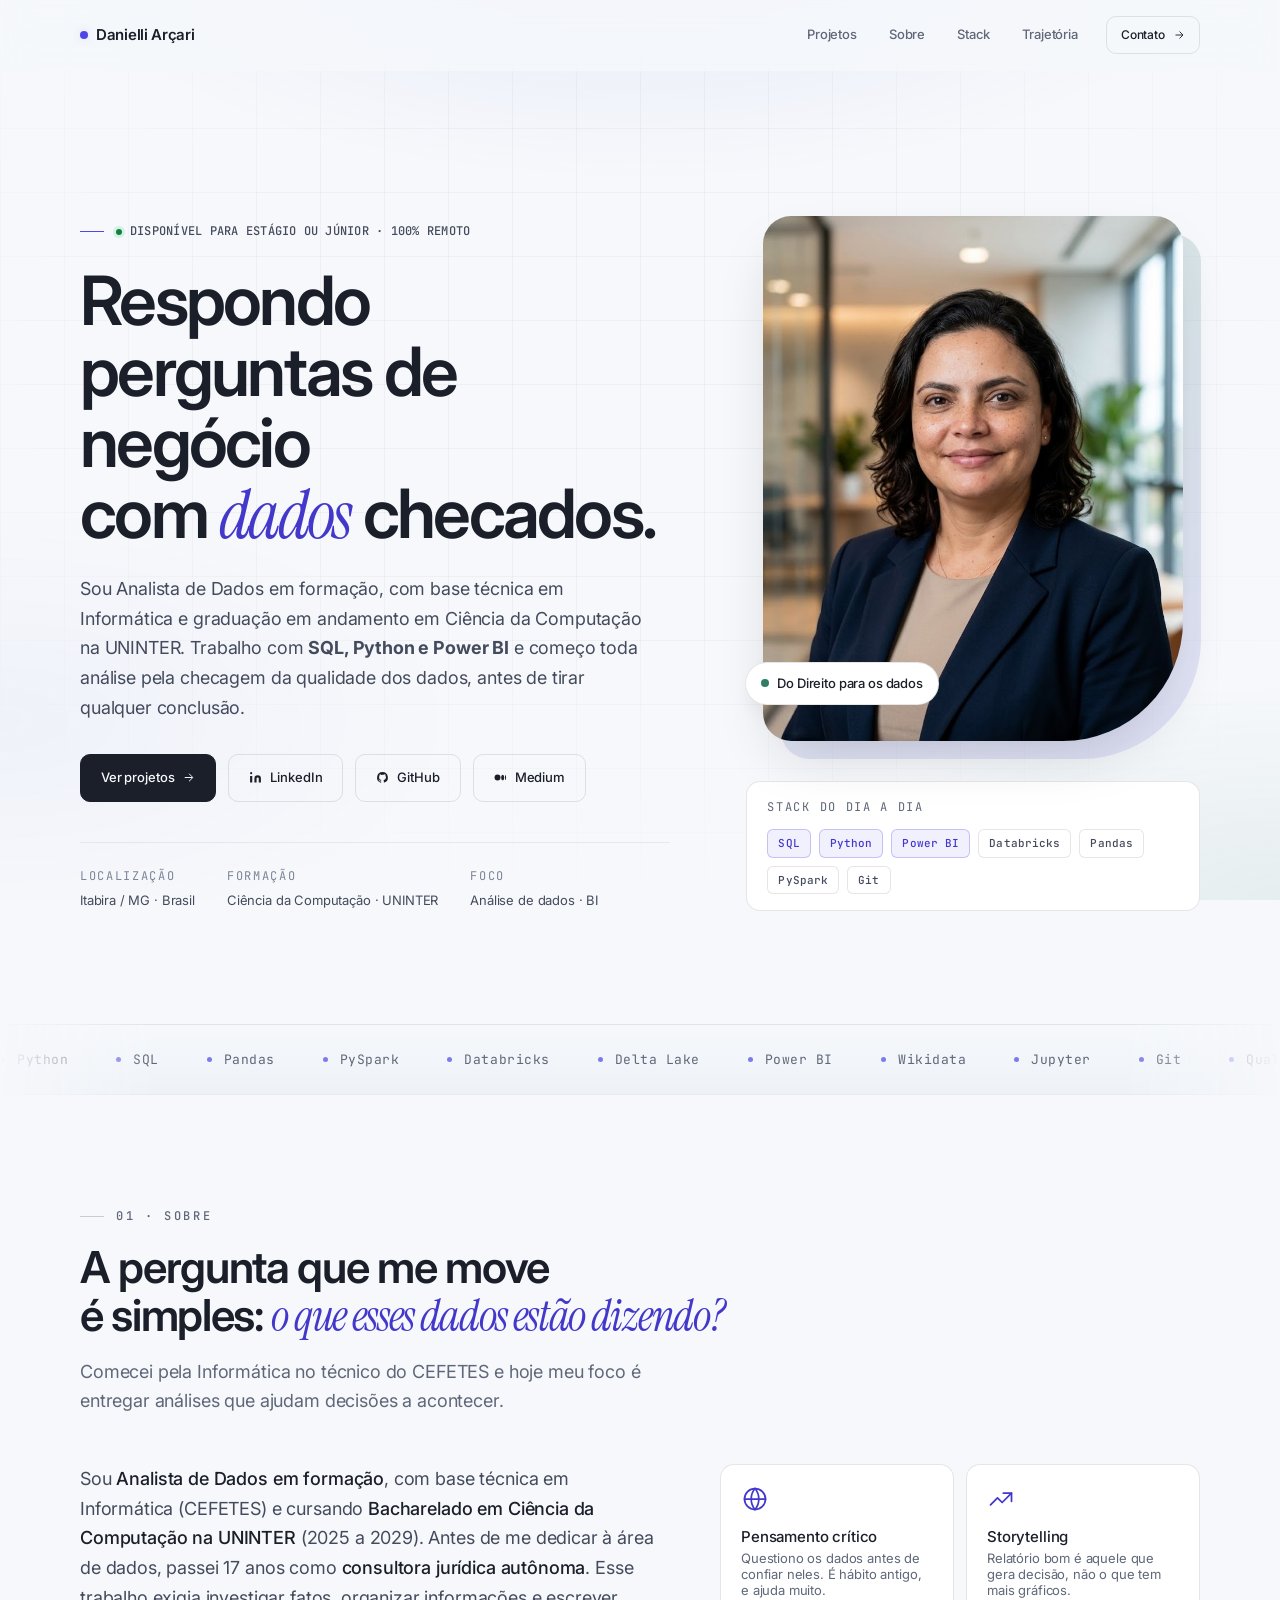
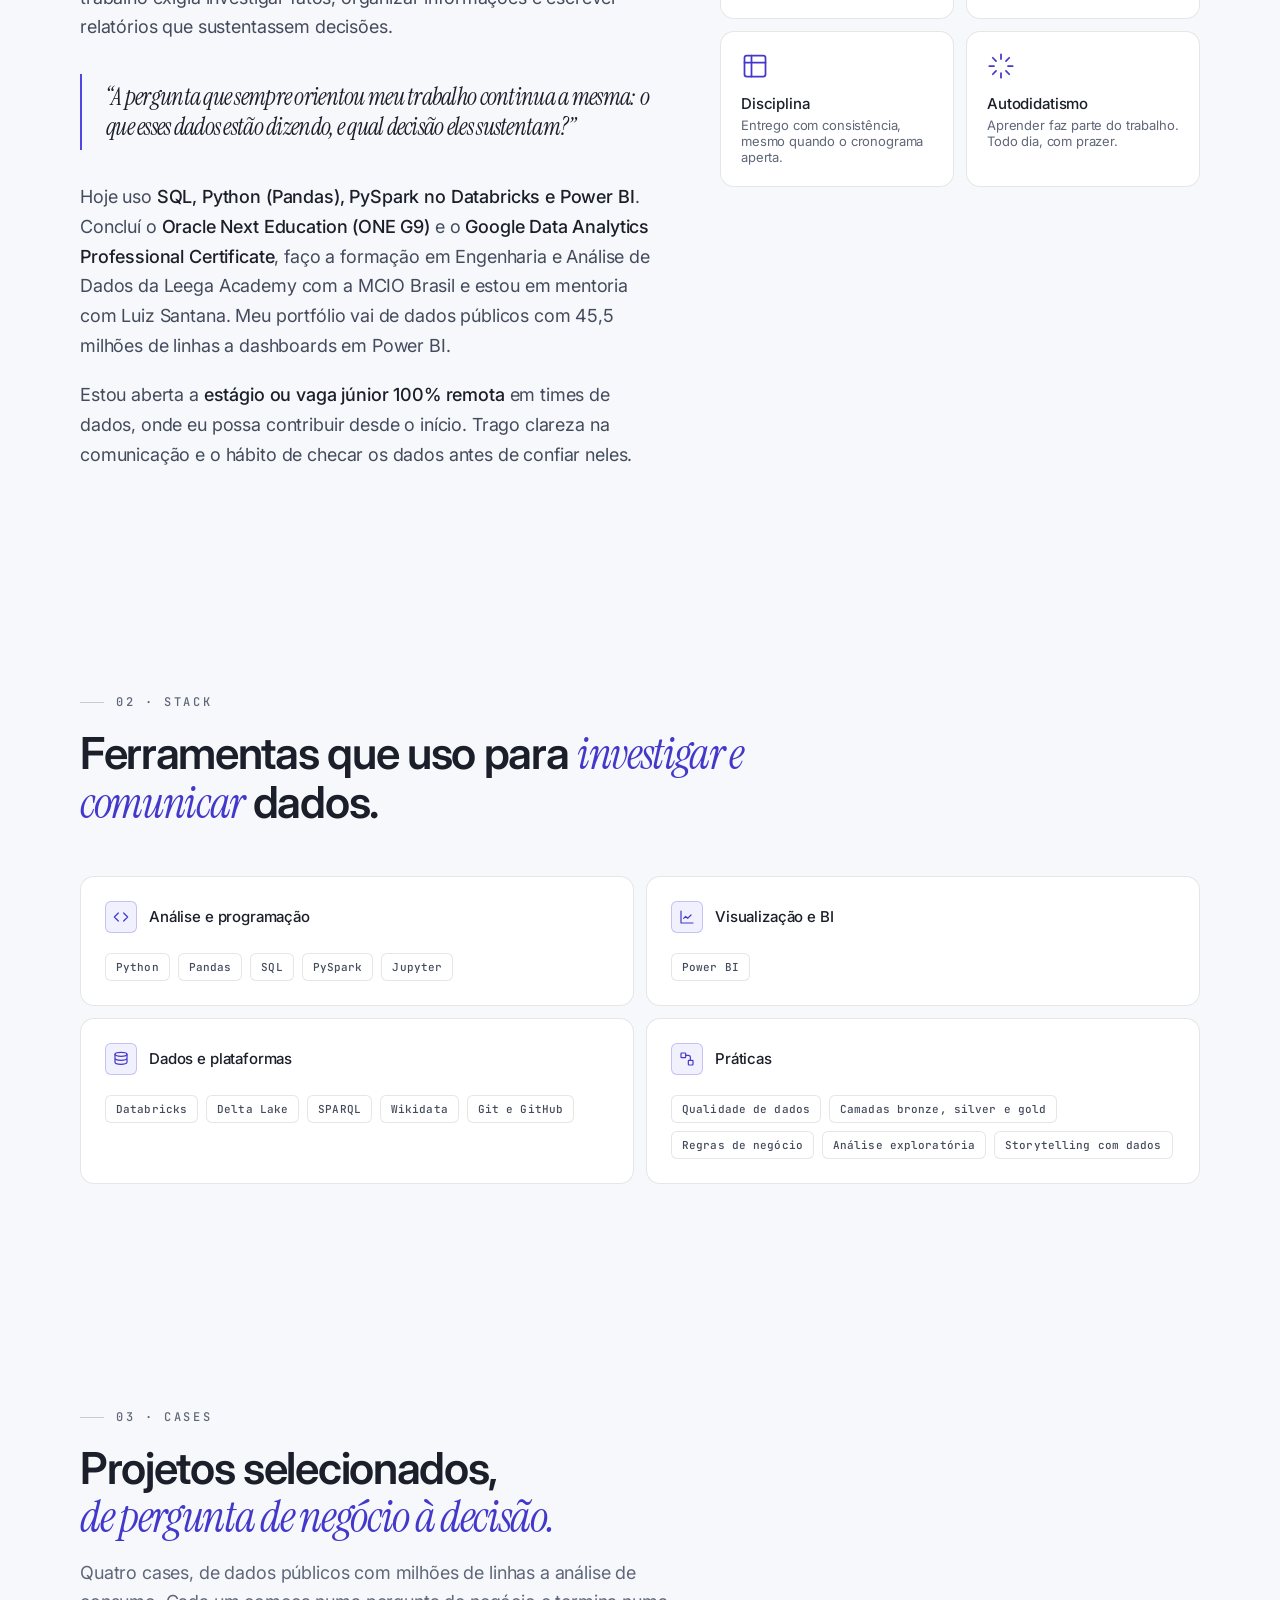
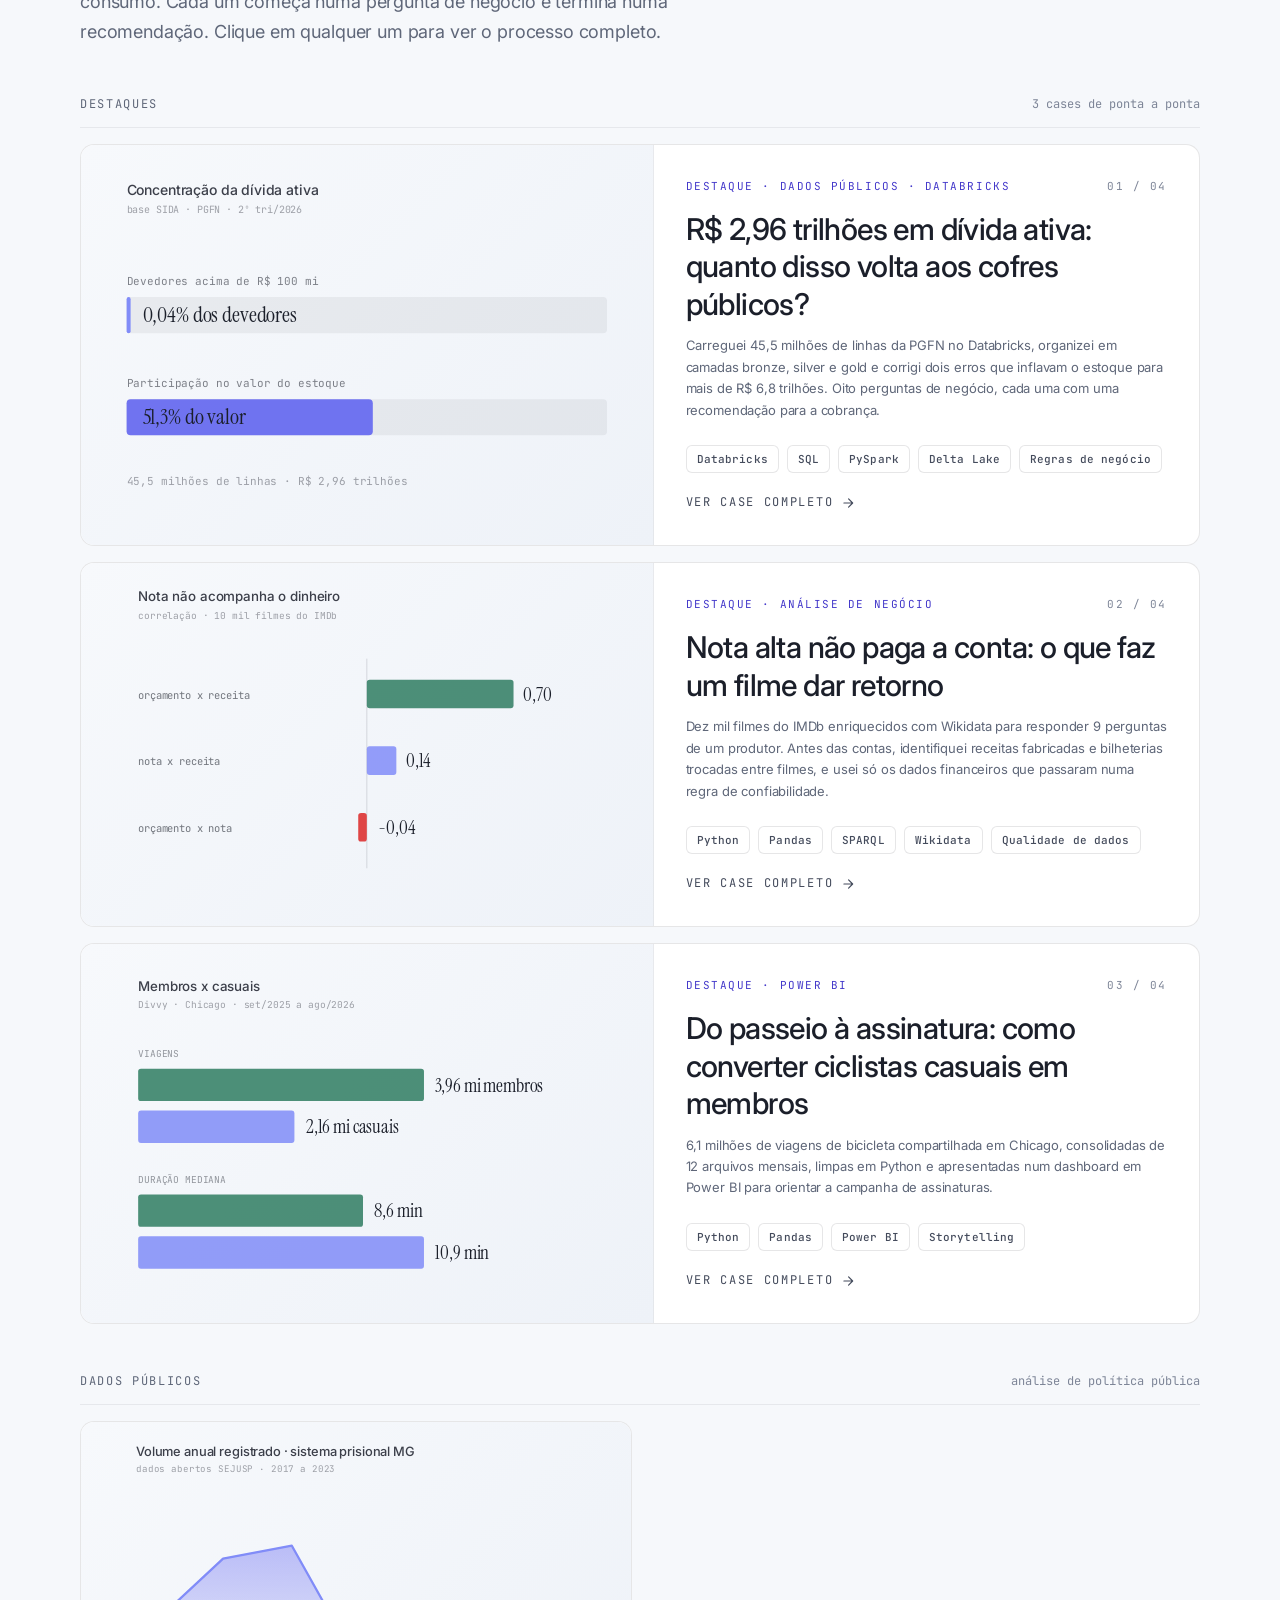
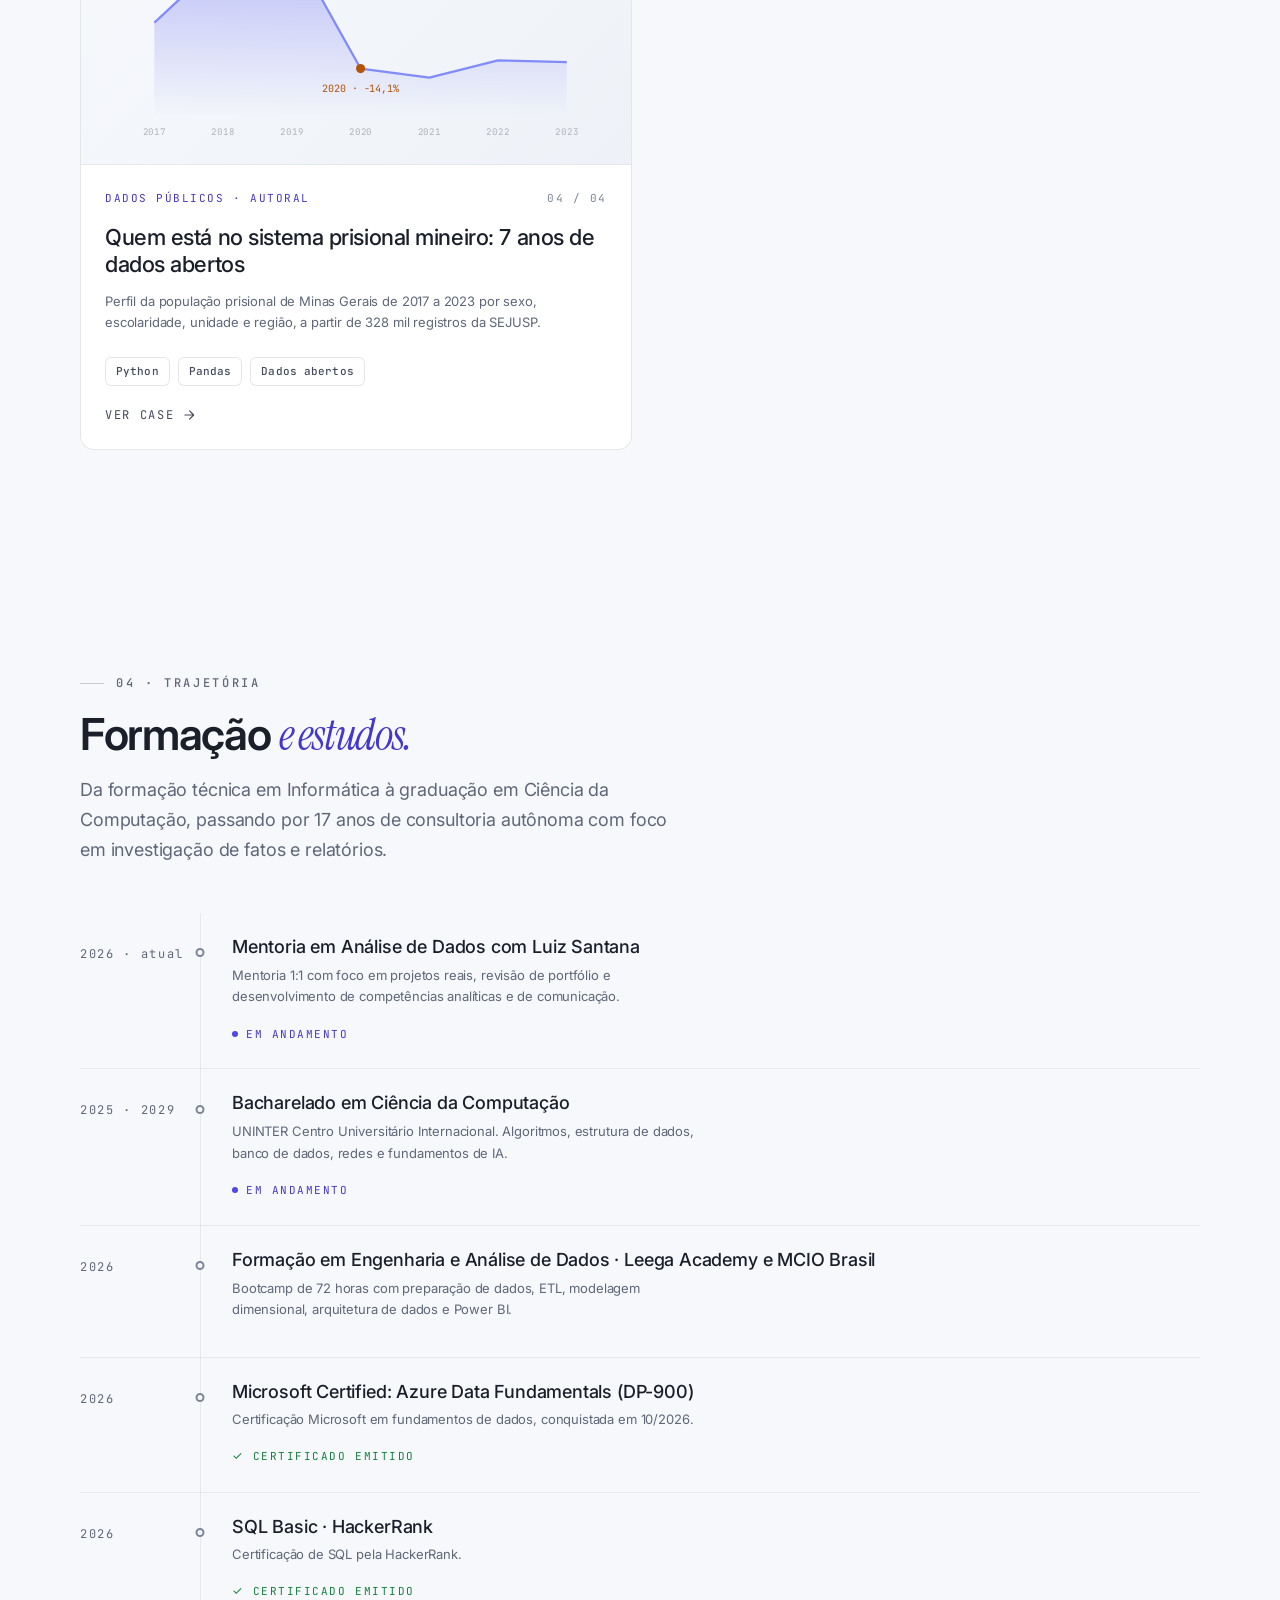
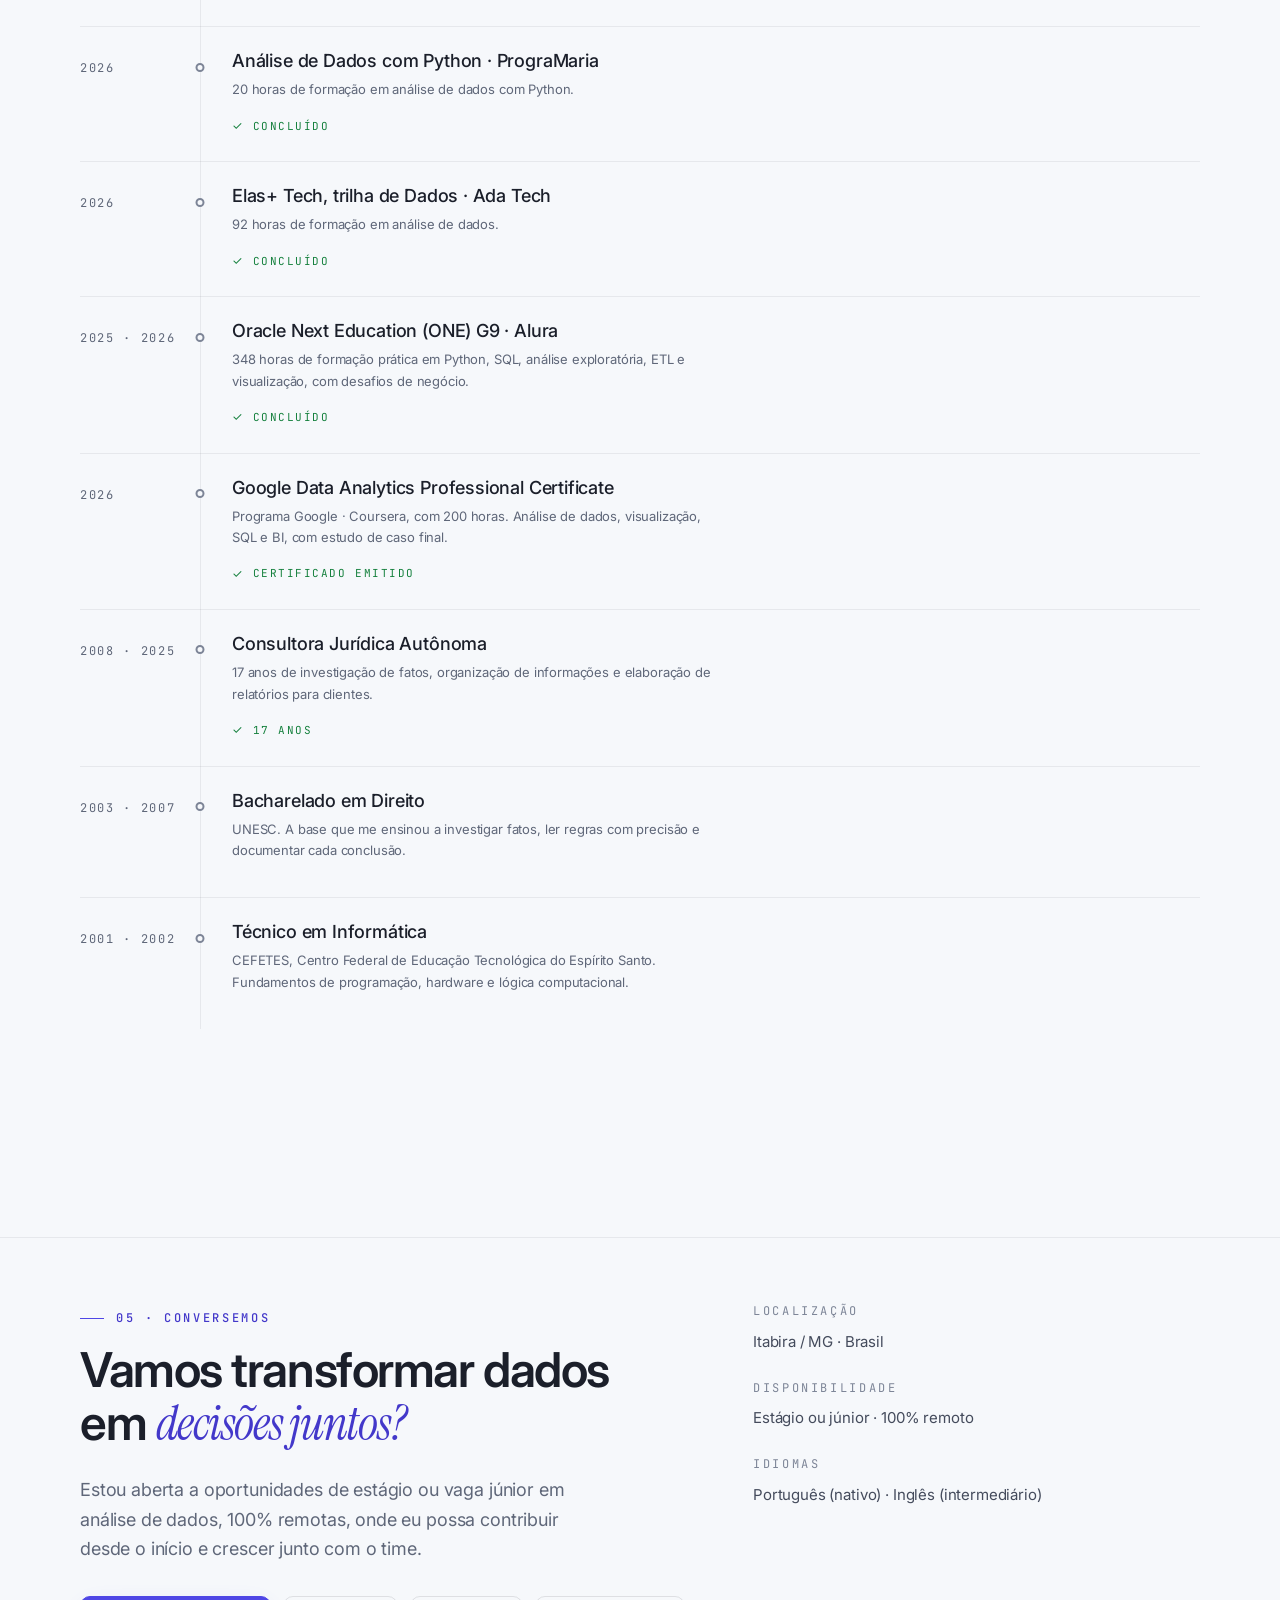
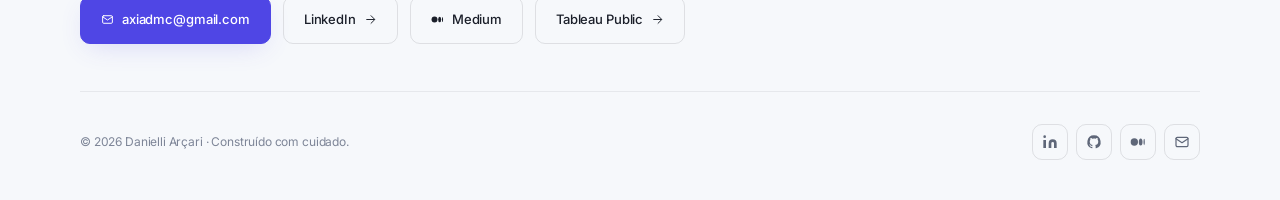
==== commit 78d80f13: "Update index.html" ====
--- a/index.html
+++ b/index.html
@@ -6,13 +6,13 @@
   <meta name="theme-color" content="#F6F8FB" />
 
   <title>Danielli Arçari · Analista de Dados</title>
-  <meta name="description" content="Portfólio de Danielli Arçari. Analista de Dados em formação, com foco em SQL, Python, Pandas, Power BI e modelagem aplicados a problemas reais de negócio." />
+  <meta name="description" content="Portfólio de Danielli Arçari. Analista de Dados em formação, com foco em SQL, Python, Pandas, Power BI e Databricks aplicados a perguntas reais de negócio." />
   <meta name="author" content="Danielli Arçari" />
 
   <!-- Open Graph -->
   <meta property="og:type" content="website" />
   <meta property="og:title" content="Danielli Arçari · Analista de Dados" />
-  <meta property="og:description" content="Cases de análise de dados com SQL, Python e storytelling aplicados a problemas reais de negócio." />
+  <meta property="og:description" content="Cases de análise de dados com SQL, Python e Power BI, aplicados a perguntas reais de negócio." />
   <meta property="og:locale" content="pt_BR" />
   <meta property="og:url" content="https://danielliarcari.vercel.app/" />
   <meta property="og:site_name" content="Danielli Arçari · Análise de dados" />
@@ -80,15 +80,14 @@
           </p>
 
           <h1 id="hero-title" class="hero__title">
-            Transformando <em>dados</em> em decisões,<br />
-            com curiosidade e método.
+            Respondo perguntas de negócio<br />
+            com <em>dados</em> checados.
           </h1>
 
           <p class="hero__desc">
-            Sou Analista de Dados em formação, com base técnica em Informática e atualmente cursando
-            Ciência da Computação na UNINTER. Trabalho com <strong>SQL, Python e visualização</strong>
-            para responder perguntas de negócio com rigor analítico e o hábito de questionar os dados
-            antes de confiar neles.
+            Sou Analista de Dados em formação, com base técnica em Informática e graduação em andamento em
+            Ciência da Computação na UNINTER. Trabalho com <strong>SQL, Python e Power BI</strong> e começo
+            toda análise pela checagem da qualidade dos dados, antes de tirar qualquer conclusão.
           </p>
 
           <div class="hero__actions">
@@ -121,7 +120,7 @@
             </div>
             <div class="hero__meta-item">
               <span class="hero__meta-label">Foco</span>
-              <span class="hero__meta-value">Data Analytics · BI</span>
+              <span class="hero__meta-value">Análise de dados · BI</span>
             </div>
           </div>
         </div>
@@ -139,12 +138,9 @@
               <span class="tag tag--accent">SQL</span>
               <span class="tag tag--accent">Python</span>
               <span class="tag tag--accent">Power BI</span>
-              <span class="tag">SQL Server</span>
               <span class="tag">Databricks</span>
               <span class="tag">Pandas</span>
               <span class="tag">PySpark</span>
-              <span class="tag">DBeaver</span>
-              <span class="tag">Excel</span>
               <span class="tag">Git</span>
             </div>
           </div>
@@ -162,39 +158,27 @@
       <span class="marquee__item">Python</span>
       <span class="marquee__item">SQL</span>
       <span class="marquee__item">Pandas</span>
-      <span class="marquee__item">NumPy</span>
-      <span class="marquee__item">SQL Server</span>
-      <span class="marquee__item">MySQL</span>
-      <span class="marquee__item">DBeaver</span>
+      <span class="marquee__item">PySpark</span>
       <span class="marquee__item">Databricks</span>
-      <span class="marquee__item">PySpark</span>
+      <span class="marquee__item">Delta Lake</span>
       <span class="marquee__item">Power BI</span>
-      <span class="marquee__item">Tableau</span>
-      <span class="marquee__item">Pentaho</span>
-      <span class="marquee__item">Matplotlib</span>
-      <span class="marquee__item">Seaborn</span>
-      <span class="marquee__item">ETL</span>
-      <span class="marquee__item">EDA</span>
-      <span class="marquee__item">Modelagem Relacional</span>
+      <span class="marquee__item">Wikidata</span>
+      <span class="marquee__item">Jupyter</span>
+      <span class="marquee__item">Git</span>
+      <span class="marquee__item">Qualidade de dados</span>
       <span class="marquee__item">Storytelling com Dados</span>
       <!-- duplicate for seamless loop -->
       <span class="marquee__item">Python</span>
       <span class="marquee__item">SQL</span>
       <span class="marquee__item">Pandas</span>
-      <span class="marquee__item">NumPy</span>
-      <span class="marquee__item">SQL Server</span>
-      <span class="marquee__item">MySQL</span>
-      <span class="marquee__item">DBeaver</span>
+      <span class="marquee__item">PySpark</span>
       <span class="marquee__item">Databricks</span>
-      <span class="marquee__item">PySpark</span>
+      <span class="marquee__item">Delta Lake</span>
       <span class="marquee__item">Power BI</span>
-      <span class="marquee__item">Tableau</span>
-      <span class="marquee__item">Pentaho</span>
-      <span class="marquee__item">Matplotlib</span>
-      <span class="marquee__item">Seaborn</span>
-      <span class="marquee__item">ETL</span>
-      <span class="marquee__item">EDA</span>
-      <span class="marquee__item">Modelagem Relacional</span>
+      <span class="marquee__item">Wikidata</span>
+      <span class="marquee__item">Jupyter</span>
+      <span class="marquee__item">Git</span>
+      <span class="marquee__item">Qualidade de dados</span>
       <span class="marquee__item">Storytelling com Dados</span>
     </div>
   </div>
@@ -212,19 +196,18 @@
           é simples: <em>o que esses dados estão dizendo?</em>
         </h2>
         <p class="section__desc">
-          Comecei pela Informática no técnico do CEFETES, voltei pros dados com tudo e hoje meu foco é
-          entregar análises que ajudam decisões a acontecer.
+          Comecei pela Informática no técnico do CEFETES e hoje meu foco é entregar análises que ajudam
+          decisões a acontecer.
         </p>
       </header>
 
       <div class="about__grid">
         <div class="about__body reveal">
           <p>
-            Sou <strong>Analista de Dados em formação</strong>, com base técnica em Informática (CEFETES) e atualmente
-            cursando <strong>Bacharelado em Ciência da Computação na UNINTER</strong> (2025 a 2029). Antes de me dedicar
-            de cabeça à área de dados, passei 17 anos como <strong>consultora jurídica autônoma</strong>, num trabalho que pede
-            exatamente o que dados pedem: investigar fatos, organizar grandes volumes de informação, encontrar inconsistências
-            e produzir relatórios que sustentem decisões.
+            Sou <strong>Analista de Dados em formação</strong>, com base técnica em Informática (CEFETES) e cursando
+            <strong>Bacharelado em Ciência da Computação na UNINTER</strong> (2025 a 2029). Antes de me dedicar à área de dados,
+            passei 17 anos como <strong>consultora jurídica autônoma</strong>. Esse trabalho exigia investigar fatos,
+            organizar informações e escrever relatórios que sustentassem decisões.
           </p>
 
           <blockquote class="about__quote">
@@ -232,23 +215,15 @@
           </blockquote>
 
           <p>
-            Nesse percurso, reduzi tempo de resposta em <strong>50%</strong> e otimizei alocação de recursos em <strong>30%</strong>
-            implementando metodologias de coleta e análise de dados operacionais. Também construí dashboards em Excel avançado
-            que passaram a sustentar a tomada de decisão da diretoria.
+            Hoje uso <strong>SQL, Python (Pandas), PySpark no Databricks e Power BI</strong>. Concluí o
+            <strong>Oracle Next Education (ONE G9)</strong> e o <strong>Google Data Analytics Professional Certificate</strong>,
+            faço a formação em Engenharia e Análise de Dados da Leega Academy com a MCIO Brasil e estou em mentoria com
+            Luiz Santana. Meu portfólio vai de dados públicos com 45,5 milhões de linhas a dashboards em Power BI.
           </p>
 
           <p>
-            Hoje aplico esse mesmo rigor com as ferramentas certas: <strong>SQL, Python (Pandas, NumPy), Power BI</strong> e
-            modelagem relacional. Concluí o <strong>Oracle Next Education (ONE G9)</strong> e o
-            <strong>Google Data Analytics Professional Certificate</strong>, faço a formação em Engenharia e Análise de Dados da
-            Leega Academy com a MCIO Brasil e estou em mentoria com Luiz Santana. Meu portfólio vai de dados públicos com
-            milhões de linhas no Databricks a dashboards em Power BI.
-          </p>
-
-          <p>
-            Estou aberta a <strong>estágio ou vaga júnior 100% remota</strong> em times de dados, onde eu possa contribuir desde o
-            primeiro dia. Trago maturidade profissional, comunicação clara e a disciplina de quem aprendeu a entregar com
-            consistência.
+            Estou aberta a <strong>estágio ou vaga júnior 100% remota</strong> em times de dados, onde eu possa contribuir
+            desde o início. Trago clareza na comunicação e o hábito de checar os dados antes de confiar neles.
           </p>
         </div>
 
@@ -266,7 +241,7 @@
           <div class="attr">
             <svg class="attr__icon" viewBox="0 0 24 24" fill="none" stroke="currentColor" stroke-width="1.5" stroke-linecap="round" stroke-linejoin="round"><rect x="3" y="3" width="18" height="18" rx="2"/><path d="M3 9h18M9 3v18"/></svg>
             <h3 class="attr__title">Disciplina</h3>
-            <p class="attr__desc">Aprendi cedo a entregar com consistência, mesmo quando o cronograma aperta.</p>
+            <p class="attr__desc">Entrego com consistência, mesmo quando o cronograma aperta.</p>
           </div>
           <div class="attr">
             <svg class="attr__icon" viewBox="0 0 24 24" fill="none" stroke="currentColor" stroke-width="1.5" stroke-linecap="round" stroke-linejoin="round"><path d="M12 2v4M12 18v4M4.93 4.93l2.83 2.83M16.24 16.24l2.83 2.83M2 12h4M18 12h4M4.93 19.07l2.83-2.83M16.24 7.76l2.83-2.83"/></svg>
@@ -304,11 +279,8 @@
           <div class="tag-group">
             <span class="tag">Python</span>
             <span class="tag">Pandas</span>
-            <span class="tag">NumPy</span>
             <span class="tag">SQL</span>
             <span class="tag">PySpark</span>
-            <span class="tag">Excel Avançado</span>
-            <span class="tag">Google Colab</span>
             <span class="tag">Jupyter</span>
           </div>
         </article>
@@ -322,13 +294,6 @@
           </header>
           <div class="tag-group">
             <span class="tag">Power BI</span>
-            <span class="tag">Power Query</span>
-            <span class="tag">DAX</span>
-            <span class="tag">Tableau</span>
-            <span class="tag">Looker Studio</span>
-            <span class="tag">Matplotlib</span>
-            <span class="tag">Seaborn</span>
-            <span class="tag">Plotly</span>
           </div>
         </article>
 
@@ -337,19 +302,14 @@
             <span class="stack__group-icon">
               <svg viewBox="0 0 24 24" fill="none" stroke="currentColor" stroke-width="1.8" stroke-linecap="round" stroke-linejoin="round"><ellipse cx="12" cy="5" rx="9" ry="3"/><path d="M3 5v6c0 1.7 4 3 9 3s9-1.3 9-3V5M3 11v6c0 1.7 4 3 9 3s9-1.3 9-3v-6"/></svg>
             </span>
-            <h3 class="stack__group-title">Bancos de dados e plataformas</h3>
+            <h3 class="stack__group-title">Dados e plataformas</h3>
           </header>
           <div class="tag-group">
-            <span class="tag">SQL Server</span>
-            <span class="tag">SSMS</span>
-            <span class="tag">MySQL</span>
-            <span class="tag">PostgreSQL</span>
-            <span class="tag">SQLite</span>
-            <span class="tag">DBeaver</span>
             <span class="tag">Databricks</span>
             <span class="tag">Delta Lake</span>
-            <span class="tag">SQLAlchemy</span>
-            <span class="tag">Pentaho</span>
+            <span class="tag">SPARQL</span>
+            <span class="tag">Wikidata</span>
+            <span class="tag">Git e GitHub</span>
           </div>
         </article>
 
@@ -361,15 +321,11 @@
             <h3 class="stack__group-title">Práticas</h3>
           </header>
           <div class="tag-group">
-            <span class="tag">ETL</span>
+            <span class="tag">Qualidade de dados</span>
+            <span class="tag">Camadas bronze, silver e gold</span>
+            <span class="tag">Regras de negócio</span>
             <span class="tag">Análise exploratória</span>
-            <span class="tag">Qualidade de dados</span>
-            <span class="tag">Modelagem relacional</span>
-            <span class="tag">Modelagem dimensional</span>
-            <span class="tag">Arquitetura medalhão</span>
             <span class="tag">Storytelling com dados</span>
-            <span class="tag">Git e GitHub</span>
-            <span class="tag">Documentação técnica</span>
           </div>
         </article>
 
@@ -390,7 +346,7 @@
           <em>de pergunta de negócio à decisão.</em>
         </h2>
         <p class="section__desc">
-          Sete cases, de dados públicos com milhões de linhas a modelagem de banco. Cada um começa numa
+          Quatro cases, de dados públicos com milhões de linhas a análise de consumo. Cada um começa numa
           pergunta de negócio e termina numa recomendação. Clique em qualquer um para ver o processo completo.
         </p>
       </header>
@@ -406,7 +362,7 @@
 <rect x="60" y="254" width="480" height="36" rx="4" fill="rgba(27,31,42,0.06)"/>
 <rect x="60" y="254" width="246" height="36" rx="4" fill="#6366F1" fill-opacity="0.9"/>
 <text x="76" y="279" font-family="Instrument Serif, serif" font-size="22" fill="#1B1F2A">51,3% do valor</text>
-<text x="60" y="340" font-family="JetBrains Mono, monospace" font-size="11" fill="rgba(27,31,42,0.40)">45,5 milhões de linhas · R$ 2,96 trilhões</text></svg><div class="project-card__thumb-overlay"></div></div><div class="project-card__body"><div class="project-card__meta"><span class="project-card__tag">Destaque · Dados públicos · Databricks</span><span class="project-card__num">01 / 07</span></div><h3 class="project-card__title">R$ 2,96 trilhões em dívida ativa: quanto disso volta aos cofres públicos?</h3><p class="project-card__desc">Carreguei 45,5 milhões de linhas da PGFN no Databricks, organizei em camadas bronze, silver e gold e corrigi dois erros que inflavam o estoque para mais de R$ 6,8 trilhões. Oito perguntas de negócio, cada uma com uma recomendação para a cobrança.</p><div class="project-card__tags"><span class="tag">Databricks</span><span class="tag">SQL</span><span class="tag">PySpark</span><span class="tag">Delta Lake</span><span class="tag">Regras de negócio</span></div><span class="project-card__cta">Ver case completo<svg viewBox="0 0 24 24" fill="none" stroke="currentColor" stroke-width="2" stroke-linecap="round" stroke-linejoin="round" aria-hidden="true"><path d="M5 12h14M13 5l7 7-7 7"/></svg></span></div></a></div>
+<text x="60" y="340" font-family="JetBrains Mono, monospace" font-size="11" fill="rgba(27,31,42,0.40)">45,5 milhões de linhas · R$ 2,96 trilhões</text></svg><div class="project-card__thumb-overlay"></div></div><div class="project-card__body"><div class="project-card__meta"><span class="project-card__tag">Destaque · Dados públicos · Databricks</span><span class="project-card__num">01 / 04</span></div><h3 class="project-card__title">R$ 2,96 trilhões em dívida ativa: quanto disso volta aos cofres públicos?</h3><p class="project-card__desc">Carreguei 45,5 milhões de linhas da PGFN no Databricks, organizei em camadas bronze, silver e gold e corrigi dois erros que inflavam o estoque para mais de R$ 6,8 trilhões. Oito perguntas de negócio, cada uma com uma recomendação para a cobrança.</p><div class="project-card__tags"><span class="tag">Databricks</span><span class="tag">SQL</span><span class="tag">PySpark</span><span class="tag">Delta Lake</span><span class="tag">Regras de negócio</span></div><span class="project-card__cta">Ver case completo<svg viewBox="0 0 24 24" fill="none" stroke="currentColor" stroke-width="2" stroke-linecap="round" stroke-linejoin="round" aria-hidden="true"><path d="M5 12h14M13 5l7 7-7 7"/></svg></span></div></a></div>
 <div class="projects__featured"><a class="project-card" href="projetos/imdb-filmes.html" aria-label="Ver case: Reputação e retorno financeiro no cinema"><div class="project-card__thumb"><svg viewBox="0 0 600 400" xmlns="http://www.w3.org/2000/svg" preserveAspectRatio="xMidYMid slice"><text x="60" y="50" font-family="Inter, sans-serif" font-size="14" font-weight="500" fill="rgba(27,31,42,0.85)">Nota não acompanha o dinheiro</text><text x="60" y="68" font-family="JetBrains Mono, monospace" font-size="10" fill="rgba(27,31,42,0.40)">correlação · 10 mil filmes do IMDb</text>
 <line x1="300" y1="110" x2="300" y2="330" stroke="rgba(27,31,42,0.15)"/>
 <text x="60" y="152" font-family="JetBrains Mono, monospace" font-size="11" fill="rgba(27,31,42,0.6)">orçamento x receita</text>
@@ -417,7 +373,7 @@
 <text x="341" y="224" font-family="Instrument Serif, serif" font-size="20" fill="#1B1F2A">0,14</text>
 <text x="60" y="292" font-family="JetBrains Mono, monospace" font-size="11" fill="rgba(27,31,42,0.6)">orçamento x nota</text>
 <rect x="291" y="272" width="9" height="30" rx="3" fill="#DC2626" fill-opacity="0.85"/>
-<text x="312" y="294" font-family="Instrument Serif, serif" font-size="20" fill="#1B1F2A">-0,04</text></svg><div class="project-card__thumb-overlay"></div></div><div class="project-card__body"><div class="project-card__meta"><span class="project-card__tag">Destaque · Análise de negócio</span><span class="project-card__num">02 / 07</span></div><h3 class="project-card__title">Nota alta não paga a conta: o que faz um filme dar retorno</h3><p class="project-card__desc">Dez mil filmes do IMDb enriquecidos com Wikidata para responder 9 perguntas de um produtor. Antes das contas, achei receitas fabricadas e bilheterias trocadas entre filmes, e só usei os dados financeiros que passaram numa regra de confiabilidade.</p><div class="project-card__tags"><span class="tag">Python</span><span class="tag">Pandas</span><span class="tag">SPARQL</span><span class="tag">Wikidata</span><span class="tag">Qualidade de dados</span></div><span class="project-card__cta">Ver case completo<svg viewBox="0 0 24 24" fill="none" stroke="currentColor" stroke-width="2" stroke-linecap="round" stroke-linejoin="round" aria-hidden="true"><path d="M5 12h14M13 5l7 7-7 7"/></svg></span></div></a></div>
+<text x="312" y="294" font-family="Instrument Serif, serif" font-size="20" fill="#1B1F2A">-0,04</text></svg><div class="project-card__thumb-overlay"></div></div><div class="project-card__body"><div class="project-card__meta"><span class="project-card__tag">Destaque · Análise de negócio</span><span class="project-card__num">02 / 04</span></div><h3 class="project-card__title">Nota alta não paga a conta: o que faz um filme dar retorno</h3><p class="project-card__desc">Dez mil filmes do IMDb enriquecidos com Wikidata para responder 9 perguntas de um produtor. Antes das contas, identifiquei receitas fabricadas e bilheterias trocadas entre filmes, e usei só os dados financeiros que passaram numa regra de confiabilidade.</p><div class="project-card__tags"><span class="tag">Python</span><span class="tag">Pandas</span><span class="tag">SPARQL</span><span class="tag">Wikidata</span><span class="tag">Qualidade de dados</span></div><span class="project-card__cta">Ver case completo<svg viewBox="0 0 24 24" fill="none" stroke="currentColor" stroke-width="2" stroke-linecap="round" stroke-linejoin="round" aria-hidden="true"><path d="M5 12h14M13 5l7 7-7 7"/></svg></span></div></a></div>
 <div class="projects__featured"><a class="project-card" href="projetos/divvy-cyclistic.html" aria-label="Ver case: Membros e usuários casuais de bicicletas compartilhadas"><div class="project-card__thumb"><svg viewBox="0 0 600 400" xmlns="http://www.w3.org/2000/svg" preserveAspectRatio="xMidYMid slice"><text x="60" y="50" font-family="Inter, sans-serif" font-size="14" font-weight="500" fill="rgba(27,31,42,0.85)">Membros x casuais</text><text x="60" y="68" font-family="JetBrains Mono, monospace" font-size="10" fill="rgba(27,31,42,0.40)">Divvy · Chicago · set/2025 a ago/2026</text>
 <text x="60" y="120" font-family="JetBrains Mono, monospace" font-size="10" fill="rgba(27,31,42,0.45)">VIAGENS</text>
 <rect x="60" y="132" width="300" height="34" rx="3" fill="#2F7D62" fill-opacity="0.85"/>
@@ -428,39 +384,15 @@
 <rect x="60" y="264" width="236" height="34" rx="3" fill="#2F7D62" fill-opacity="0.85"/>
 <text x="308" y="288" font-family="Instrument Serif, serif" font-size="20" fill="#1B1F2A">8,6 min</text>
 <rect x="60" y="308" width="300" height="34" rx="3" fill="#818CF8" fill-opacity="0.85"/>
-<text x="372" y="332" font-family="Instrument Serif, serif" font-size="20" fill="#1B1F2A">10,9 min</text></svg><div class="project-card__thumb-overlay"></div></div><div class="project-card__body"><div class="project-card__meta"><span class="project-card__tag">Destaque · Google Data Analytics</span><span class="project-card__num">03 / 07</span></div><h3 class="project-card__title">Do passeio à assinatura: como converter ciclistas casuais em membros</h3><p class="project-card__desc">6,1 milhões de viagens de bicicleta compartilhada em Chicago, consolidadas de 12 arquivos mensais, limpas em Python e apresentadas num dashboard em Power BI para orientar a campanha de assinaturas.</p><div class="project-card__tags"><span class="tag">Python</span><span class="tag">Pandas</span><span class="tag">Power BI</span><span class="tag">Storytelling</span></div><span class="project-card__cta">Ver case completo<svg viewBox="0 0 24 24" fill="none" stroke="currentColor" stroke-width="2" stroke-linecap="round" stroke-linejoin="round" aria-hidden="true"><path d="M5 12h14M13 5l7 7-7 7"/></svg></span></div></a></div>
-<p class="projects__group-label"><span>Mais projetos</span><span>análise, SQL e modelagem</span></p>
-<a class="project-card" href="projetos/telecomx.html" aria-label="Ver case: Churn da Telecom X"><div class="project-card__thumb"><svg viewBox="0 0 600 400" xmlns="http://www.w3.org/2000/svg" preserveAspectRatio="xMidYMid slice"><circle cx="300" cy="215" r="110" fill="none" stroke="rgba(27,31,42,0.08)" stroke-width="20"/>
-<circle cx="300" cy="215" r="110" fill="none" stroke="#818CF8" stroke-width="20" stroke-linecap="round" stroke-dasharray="183.15 691.15" transform="rotate(-90 300 215)"/>
-<text x="300" y="215" font-family="Instrument Serif, serif" font-size="56" fill="#1B1F2A" text-anchor="middle">26,5%</text>
-<text x="300" y="243" font-family="JetBrains Mono, monospace" font-size="12" fill="rgba(27,31,42,0.45)" text-anchor="middle">dos clientes cancelaram</text><text x="60" y="50" font-family="Inter, sans-serif" font-size="14" font-weight="500" fill="rgba(27,31,42,0.85)">Evasão de clientes</text><text x="60" y="68" font-family="JetBrains Mono, monospace" font-size="10" fill="rgba(27,31,42,0.40)">Telecom X · 7.043 clientes</text></svg><div class="project-card__thumb-overlay"></div></div><div class="project-card__body"><div class="project-card__meta"><span class="project-card__tag">Análise de churn</span><span class="project-card__num">04 / 07</span></div><h3 class="project-card__title">1 em cada 4 clientes vai embora: o raio X do churn da Telecom X</h3><p class="project-card__desc">Extração via API, limpeza e análise de 7 mil clientes para descobrir quem cancela, quando e por quê, com cinco ações de retenção.</p><div class="project-card__tags"><span class="tag">Python</span><span class="tag">Pandas</span><span class="tag">API</span><span class="tag">Seaborn</span></div><span class="project-card__cta">Ver case<svg viewBox="0 0 24 24" fill="none" stroke="currentColor" stroke-width="2" stroke-linecap="round" stroke-linejoin="round" aria-hidden="true"><path d="M5 12h14M13 5l7 7-7 7"/></svg></span></div></a>
-<a class="project-card" href="projetos/sqlalchemy.html" aria-label="Ver case: Do CSV ao banco de dados"><div class="project-card__thumb"><svg viewBox="0 0 600 400" xmlns="http://www.w3.org/2000/svg" preserveAspectRatio="xMidYMid slice"><text x="60" y="50" font-family="Inter, sans-serif" font-size="14" font-weight="500" fill="rgba(27,31,42,0.85)">Do CSV ao banco</text><text x="60" y="68" font-family="JetBrains Mono, monospace" font-size="10" fill="rgba(27,31,42,0.40)">SQLAlchemy · SQLite · 438.463 clientes</text>
-<g font-family="JetBrains Mono, monospace" font-size="13" text-anchor="middle">
-<rect x="60" y="150" width="140" height="64" rx="8" fill="#FFFFFF" stroke="rgba(27,31,42,0.2)"/><text x="130" y="187" fill="rgba(27,31,42,0.8)">clientes.csv</text>
-<rect x="230" y="150" width="140" height="64" rx="8" fill="#FFFFFF" stroke="#6366F1" stroke-width="1.5"/><text x="300" y="187" fill="#1B1F2A">engine</text>
-<rect x="400" y="150" width="140" height="64" rx="8" fill="#FFFFFF" stroke="#2F7D62" stroke-width="1.5"/><text x="470" y="187" fill="#2F7D62">SQLite</text>
-</g>
-<g stroke="#818CF8" stroke-width="1.5"><line x1="202" y1="182" x2="228" y2="182"/><line x1="372" y1="182" x2="398" y2="182"/></g>
-<text x="300" y="280" font-family="JetBrains Mono, monospace" font-size="12" fill="rgba(27,31,42,0.55)" text-anchor="middle">SELECT · INSERT · UPDATE · DELETE</text></svg><div class="project-card__thumb-overlay"></div></div><div class="project-card__body"><div class="project-card__meta"><span class="project-card__tag">Python · SQL</span><span class="project-card__num">05 / 07</span></div><h3 class="project-card__title">Do CSV ao banco de dados: 438 mil clientes prontos para SQL</h3><p class="project-card__desc">Carga dos cadastros de uma instituição financeira em SQLite com SQLAlchemy, consultas e manutenção do cadastro em SQL, com conferência de cada alteração.</p><div class="project-card__tags"><span class="tag">SQLAlchemy</span><span class="tag">SQL</span><span class="tag">SQLite</span><span class="tag">Pandas</span></div><span class="project-card__cta">Ver case<svg viewBox="0 0 24 24" fill="none" stroke="currentColor" stroke-width="2" stroke-linecap="round" stroke-linejoin="round" aria-hidden="true"><path d="M5 12h14M13 5l7 7-7 7"/></svg></span></div></a>
+<text x="372" y="332" font-family="Instrument Serif, serif" font-size="20" fill="#1B1F2A">10,9 min</text></svg><div class="project-card__thumb-overlay"></div></div><div class="project-card__body"><div class="project-card__meta"><span class="project-card__tag">Destaque · Power BI</span><span class="project-card__num">03 / 04</span></div><h3 class="project-card__title">Do passeio à assinatura: como converter ciclistas casuais em membros</h3><p class="project-card__desc">6,1 milhões de viagens de bicicleta compartilhada em Chicago, consolidadas de 12 arquivos mensais, limpas em Python e apresentadas num dashboard em Power BI para orientar a campanha de assinaturas.</p><div class="project-card__tags"><span class="tag">Python</span><span class="tag">Pandas</span><span class="tag">Power BI</span><span class="tag">Storytelling</span></div><span class="project-card__cta">Ver case completo<svg viewBox="0 0 24 24" fill="none" stroke="currentColor" stroke-width="2" stroke-linecap="round" stroke-linejoin="round" aria-hidden="true"><path d="M5 12h14M13 5l7 7-7 7"/></svg></span></div></a></div>
+<p class="projects__group-label"><span>Dados públicos</span><span>análise de política pública</span></p>
 <a class="project-card" href="projetos/populacao-prisional.html" aria-label="Ver case: Sistema prisional de Minas Gerais"><div class="project-card__thumb"><svg viewBox="0 0 600 400" xmlns="http://www.w3.org/2000/svg" preserveAspectRatio="xMidYMid slice"><text x="60" y="50" font-family="Inter, sans-serif" font-size="14" font-weight="500" fill="rgba(27,31,42,0.85)">Volume anual registrado · sistema prisional MG</text><text x="60" y="68" font-family="JetBrains Mono, monospace" font-size="10" fill="rgba(27,31,42,0.40)">dados abertos SEJUSP · 2017 a 2023</text>
 <defs><linearGradient id="hpg" x1="0" y1="0" x2="0" y2="1"><stop offset="0%" stop-color="#6366F1" stop-opacity="0.4"/><stop offset="100%" stop-color="#6366F1" stop-opacity="0"/></linearGradient></defs>
 <path d="M80,232 L155,162 L230,148 L305,282 L380,292 L455,273 L530,275 L530,335 L80,335 Z" fill="url(#hpg)"/>
 <path d="M80,232 L155,162 L230,148 L305,282 L380,292 L455,273 L530,275" fill="none" stroke="#818CF8" stroke-width="2.5" stroke-linejoin="round"/>
 <circle cx="305" cy="282" r="5" fill="#B45309"/>
 <text x="305" y="308" font-family="JetBrains Mono, monospace" font-size="11" fill="#B45309" text-anchor="middle">2020 · -14,1%</text>
-<text x="80" y="355" font-family="JetBrains Mono, monospace" font-size="10" fill="rgba(27,31,42,0.30)" text-anchor="middle">2017</text><text x="155" y="355" font-family="JetBrains Mono, monospace" font-size="10" fill="rgba(27,31,42,0.30)" text-anchor="middle">2018</text><text x="230" y="355" font-family="JetBrains Mono, monospace" font-size="10" fill="rgba(27,31,42,0.30)" text-anchor="middle">2019</text><text x="305" y="355" font-family="JetBrains Mono, monospace" font-size="10" fill="rgba(27,31,42,0.30)" text-anchor="middle">2020</text><text x="380" y="355" font-family="JetBrains Mono, monospace" font-size="10" fill="rgba(27,31,42,0.30)" text-anchor="middle">2021</text><text x="455" y="355" font-family="JetBrains Mono, monospace" font-size="10" fill="rgba(27,31,42,0.30)" text-anchor="middle">2022</text><text x="530" y="355" font-family="JetBrains Mono, monospace" font-size="10" fill="rgba(27,31,42,0.30)" text-anchor="middle">2023</text></svg><div class="project-card__thumb-overlay"></div></div><div class="project-card__body"><div class="project-card__meta"><span class="project-card__tag">Dados públicos · Autoral</span><span class="project-card__num">06 / 07</span></div><h3 class="project-card__title">Quem está no sistema prisional mineiro: 7 anos de dados abertos</h3><p class="project-card__desc">Perfil da população prisional de Minas Gerais de 2017 a 2024 por sexo, escolaridade, unidade e região, a partir de 328 mil registros da SEJUSP.</p><div class="project-card__tags"><span class="tag">Python</span><span class="tag">Pandas</span><span class="tag">Dados abertos</span></div><span class="project-card__cta">Ver case<svg viewBox="0 0 24 24" fill="none" stroke="currentColor" stroke-width="2" stroke-linecap="round" stroke-linejoin="round" aria-hidden="true"><path d="M5 12h14M13 5l7 7-7 7"/></svg></span></div></a>
-<a class="project-card" href="projetos/bd-faculdade.html" aria-label="Ver case: Modelagem do banco de uma faculdade"><div class="project-card__thumb"><svg viewBox="0 0 600 400" xmlns="http://www.w3.org/2000/svg" preserveAspectRatio="xMidYMid slice"><g stroke="#6366F1" stroke-width="1.5" stroke-opacity="0.6" fill="none">
-<path d="M150,140 L300,215"/><path d="M300,100 L300,215"/><path d="M450,140 L300,215"/><path d="M150,290 L300,215"/><path d="M450,290 L300,215"/><path d="M300,330 L300,215"/></g>
-<g font-family="JetBrains Mono, monospace" font-size="12" text-anchor="middle">
-<rect x="225" y="193" width="150" height="44" rx="6" fill="#FFFFFF" stroke="#6366F1" stroke-width="1.5"/><text x="300" y="220" fill="#1B1F2A">Aluno_Disciplina</text>
-<rect x="90" y="118" width="120" height="44" rx="6" fill="#FFFFFF" stroke="rgba(27,31,42,0.18)"/><text x="150" y="145" fill="rgba(27,31,42,0.6)">Aluno</text>
-<rect x="240" y="78" width="120" height="44" rx="6" fill="#FFFFFF" stroke="rgba(27,31,42,0.18)"/><text x="300" y="105" fill="rgba(27,31,42,0.6)">Curso</text>
-<rect x="390" y="118" width="120" height="44" rx="6" fill="#FFFFFF" stroke="rgba(27,31,42,0.18)"/><text x="450" y="145" fill="rgba(27,31,42,0.6)">Disciplina</text>
-<rect x="90" y="268" width="120" height="44" rx="6" fill="#FFFFFF" stroke="rgba(27,31,42,0.18)"/><text x="150" y="295" fill="rgba(27,31,42,0.6)">Turma</text>
-<rect x="390" y="268" width="120" height="44" rx="6" fill="#FFFFFF" stroke="rgba(27,31,42,0.18)"/><text x="450" y="295" fill="rgba(27,31,42,0.6)">Professor</text>
-<rect x="240" y="308" width="120" height="44" rx="6" fill="#FFFFFF" stroke="rgba(27,31,42,0.18)"/><text x="300" y="335" fill="rgba(27,31,42,0.6)">Historico</text>
-</g>
-<text x="60" y="45" font-family="Inter, sans-serif" font-size="14" font-weight="500" fill="rgba(27,31,42,0.85)">Modelo lógico · 19 tabelas</text></svg><div class="project-card__thumb-overlay"></div></div><div class="project-card__body"><div class="project-card__meta"><span class="project-card__tag">SQL · Modelagem</span><span class="project-card__num">07 / 07</span></div><h3 class="project-card__title">Uma faculdade em 19 tabelas: modelagem relacional do zero</h3><p class="project-card__desc">Das regras de negócio ao script em MySQL: modelos conceitual e lógico, 3ª forma normal, dicionário de dados e consultas com JOIN.</p><div class="project-card__tags"><span class="tag">MySQL</span><span class="tag">brModelo</span><span class="tag">3ª FN</span></div><span class="project-card__cta">Ver case<svg viewBox="0 0 24 24" fill="none" stroke="currentColor" stroke-width="2" stroke-linecap="round" stroke-linejoin="round" aria-hidden="true"><path d="M5 12h14M13 5l7 7-7 7"/></svg></span></div></a>
+<text x="80" y="355" font-family="JetBrains Mono, monospace" font-size="10" fill="rgba(27,31,42,0.30)" text-anchor="middle">2017</text><text x="155" y="355" font-family="JetBrains Mono, monospace" font-size="10" fill="rgba(27,31,42,0.30)" text-anchor="middle">2018</text><text x="230" y="355" font-family="JetBrains Mono, monospace" font-size="10" fill="rgba(27,31,42,0.30)" text-anchor="middle">2019</text><text x="305" y="355" font-family="JetBrains Mono, monospace" font-size="10" fill="rgba(27,31,42,0.30)" text-anchor="middle">2020</text><text x="380" y="355" font-family="JetBrains Mono, monospace" font-size="10" fill="rgba(27,31,42,0.30)" text-anchor="middle">2021</text><text x="455" y="355" font-family="JetBrains Mono, monospace" font-size="10" fill="rgba(27,31,42,0.30)" text-anchor="middle">2022</text><text x="530" y="355" font-family="JetBrains Mono, monospace" font-size="10" fill="rgba(27,31,42,0.30)" text-anchor="middle">2023</text></svg><div class="project-card__thumb-overlay"></div></div><div class="project-card__body"><div class="project-card__meta"><span class="project-card__tag">Dados públicos · Autoral</span><span class="project-card__num">04 / 04</span></div><h3 class="project-card__title">Quem está no sistema prisional mineiro: 7 anos de dados abertos</h3><p class="project-card__desc">Perfil da população prisional de Minas Gerais de 2017 a 2023 por sexo, escolaridade, unidade e região, a partir de 328 mil registros da SEJUSP.</p><div class="project-card__tags"><span class="tag">Python</span><span class="tag">Pandas</span><span class="tag">Dados abertos</span></div><span class="project-card__cta">Ver case<svg viewBox="0 0 24 24" fill="none" stroke="currentColor" stroke-width="2" stroke-linecap="round" stroke-linejoin="round" aria-hidden="true"><path d="M5 12h14M13 5l7 7-7 7"/></svg></span></div></a>
       </div>
     </div>
   </section>
@@ -478,7 +410,7 @@
         </h2>
         <p class="section__desc">
           Da formação técnica em Informática à graduação em Ciência da Computação, passando por 17 anos
-          de consultoria autônoma com foco em dados e processos.
+          de consultoria autônoma com foco em investigação de fatos e relatórios.
         </p>
       </header>
 
@@ -488,7 +420,7 @@
           <span class="timeline__date">2026 · atual</span>
           <div>
             <h3 class="timeline__title">Mentoria em Análise de Dados com Luiz Santana</h3>
-            <p class="timeline__sub">Mentoria 1:1 com foco em projetos reais, revisão de portfólio, code review e desenvolvimento de competências analíticas e de comunicação.</p>
+            <p class="timeline__sub">Mentoria 1:1 com foco em projetos reais, revisão de portfólio e desenvolvimento de competências analíticas e de comunicação.</p>
             <span class="timeline__status timeline__status--active">Em andamento</span>
           </div>
         </li>
@@ -506,7 +438,34 @@
           <span class="timeline__date">2026</span>
           <div>
             <h3 class="timeline__title">Formação em Engenharia e Análise de Dados · Leega Academy e MCIO Brasil</h3>
-            <p class="timeline__sub">Preparação de dados, ETL com Pentaho, modelagem dimensional, arquitetura de dados e Power BI.</p>
+            <p class="timeline__sub">Bootcamp de 72 horas com preparação de dados, ETL, modelagem dimensional, arquitetura de dados e Power BI.</p>
+          </div>
+        </li>
+
+        <li class="timeline__item">
+          <span class="timeline__date">2026</span>
+          <div>
+            <h3 class="timeline__title">Microsoft Certified: Azure Data Fundamentals (DP-900)</h3>
+            <p class="timeline__sub">Certificação Microsoft em fundamentos de dados, conquistada em 10/2026.</p>
+            <span class="timeline__status timeline__status--done">Certificado emitido</span>
+          </div>
+        </li>
+
+        <li class="timeline__item">
+          <span class="timeline__date">2026</span>
+          <div>
+            <h3 class="timeline__title">SQL Basic · HackerRank</h3>
+            <p class="timeline__sub">Certificação de SQL pela HackerRank.</p>
+            <span class="timeline__status timeline__status--done">Certificado emitido</span>
+          </div>
+        </li>
+
+        <li class="timeline__item">
+          <span class="timeline__date">2026</span>
+          <div>
+            <h3 class="timeline__title">Análise de Dados com Python · PrograMaria</h3>
+            <p class="timeline__sub">20 horas de formação em análise de dados com Python.</p>
+            <span class="timeline__status timeline__status--done">Concluído</span>
           </div>
         </li>
 
@@ -532,25 +491,16 @@
           <span class="timeline__date">2026</span>
           <div>
             <h3 class="timeline__title">Google Data Analytics Professional Certificate</h3>
-            <p class="timeline__sub">Programa Google · Coursera. 8 cursos de análise de dados, visualização, SQL e BI, com estudo de caso final.</p>
+            <p class="timeline__sub">Programa Google · Coursera, com 200 horas. Análise de dados, visualização, SQL e BI, com estudo de caso final.</p>
             <span class="timeline__status timeline__status--done">Certificado emitido</span>
           </div>
         </li>
 
         <li class="timeline__item">
-          <span class="timeline__date">Concluído</span>
-          <div>
-            <h3 class="timeline__title">Google IT Support Professional Certificate (v.3)</h3>
-            <p class="timeline__sub">Certificação internacional Google · Coursera. Suporte em TI, redes, sistemas operacionais, segurança e automação.</p>
-            <span class="timeline__status timeline__status--done">Certificado emitido</span>
-          </div>
-        </li>
-
-        <li class="timeline__item">
           <span class="timeline__date">2008 · 2025</span>
           <div>
             <h3 class="timeline__title">Consultora Jurídica Autônoma</h3>
-            <p class="timeline__sub">17 anos atuando com análise de dados operacionais, gestão de informações e compliance, e Business Intelligence aplicado em Excel avançado. Redução de 50% no tempo de resposta e otimização de 30% na alocação de recursos via metodologias de coleta e análise de dados.</p>
+            <p class="timeline__sub">17 anos de investigação de fatos, organização de informações e elaboração de relatórios para clientes.</p>
             <span class="timeline__status timeline__status--done">17 anos</span>
           </div>
         </li>
@@ -567,7 +517,7 @@
           <span class="timeline__date">2001 · 2002</span>
           <div>
             <h3 class="timeline__title">Técnico em Informática</h3>
-            <p class="timeline__sub">CEFETES, Centro Federal de Educação Tecnológica do Espírito Santo. Fundamentos de programação, hardware e lógica computacional. Aqui é onde tudo começou.</p>
+            <p class="timeline__sub">CEFETES, Centro Federal de Educação Tecnológica do Espírito Santo. Fundamentos de programação, hardware e lógica computacional.</p>
           </div>
         </li>
 
@@ -587,7 +537,7 @@
           <h2 class="footer__cta-title">Vamos transformar dados<br />em <em>decisões juntos?</em></h2>
           <p class="footer__cta-desc">
             Estou aberta a oportunidades de estágio ou vaga júnior em análise de dados, 100% remotas, onde eu possa contribuir
-            desde o início e crescer junto com o time. Respondo em até 24h e adoro um bom papo sobre dados.
+            desde o início e crescer junto com o time.
           </p>
           <div class="footer__cta-actions">
             <a href="mailto:axiadmc@gmail.com?subject=Contato%20via%20portf%C3%B3lio" class="btn btn--accent">
@@ -602,6 +552,10 @@
               <svg class="btn__icon" viewBox="0 0 24 24" aria-hidden="true"><circle cx="6.5" cy="12" r="5.5" fill="currentColor" stroke="none"/><ellipse cx="16" cy="12" rx="2.75" ry="5.25" fill="currentColor" stroke="none"/><ellipse cx="21.25" cy="12" rx="1" ry="4.75" fill="currentColor" stroke="none"/></svg>
               Medium
             </a>
+            <a href="https://public.tableau.com/app/profile/danielli.meilene.coutinho.ar.ari" target="_blank" rel="noopener" class="btn btn--ghost">
+              Tableau Public
+              <svg class="btn__icon btn__icon--arrow" viewBox="0 0 24 24" fill="none" stroke="currentColor" stroke-width="1.8" stroke-linecap="round" stroke-linejoin="round"><path d="M5 12h14M13 5l7 7-7 7"/></svg>
+            </a>
           </div>
         </div>
 
@@ -616,11 +570,7 @@
           </div>
           <div>
             <p class="footer__meta-label">Idiomas</p>
-            <p class="footer__meta-value">Português (nativo) · Inglês (profissional limitado)</p>
-          </div>
-          <div>
-            <p class="footer__meta-label">Resposta</p>
-            <p class="footer__meta-value">em até 24h</p>
+            <p class="footer__meta-value">Português (nativo) · Inglês (intermediário)</p>
           </div>
         </div>
       </div>
@@ -651,4 +601,3 @@
 <script defer src="/_vercel/insights/script.js"></script>
 </body>
 </html>
-                                                                                                                                                                                                                                                                                                                                                                                                                               
--- a/css/tokens.css
+++ b/css/tokens.css
@@ -0,0 +1,136 @@
+/* ============================================================
+   DESIGN TOKENS
+   Single source of truth for colors, spacing, type, motion.
+   ============================================================ */
+
+:root {
+  /* ----- Surfaces · claro, com um leve tom de névoa ----- */
+  --bg-base:        #F6F8FB;
+  --bg-elevated:    #EEF2F7;
+  --bg-card:        #FFFFFF;
+  --bg-card-hover:  #FBFCFE;
+  --bg-overlay:     rgba(246, 248, 251, 0.80);
+
+  /* ----- Borders ----- */
+  --border-subtle:  rgba(27, 31, 42, 0.07);
+  --border-default: rgba(27, 31, 42, 0.11);
+  --border-strong:  rgba(27, 31, 42, 0.20);
+  --border-accent:  rgba(79, 70, 229, 0.28);
+
+  /* ----- Foreground ----- */
+  --fg-primary:     #1B1F2A;
+  --fg-secondary:   #444B5C;
+  --fg-tertiary:    #5F6779;
+  --fg-quaternary:  #7D8597;
+  --fg-on-accent:   #FFFFFF;
+
+  /* ----- Accent (índigo, mais escuro para contraste no claro) ----- */
+  --accent:         #4F46E5;
+  --accent-hover:   #4338CA;
+  --accent-dim:     #3730A3;
+  --accent-soft:    rgba(79, 70, 229, 0.08);
+  --accent-glow:    rgba(79, 70, 229, 0.20);
+
+  /* ----- Secondary accent (verde-sálvia) · used sparingly ----- */
+  --teal:           #2F7D62;
+  --teal-soft:      rgba(47, 125, 98, 0.10);
+
+  /* ----- Semantic ----- */
+  --success:        #15803D;
+  --warning:        #B45309;
+  --danger:         #DC2626;
+
+  /* ----- Typography ----- */
+  --font-sans:  'Inter', ui-sans-serif, system-ui, -apple-system, 'Segoe UI', Roboto, sans-serif;
+  --font-serif: 'Instrument Serif', 'Times New Roman', Georgia, serif;
+  --font-mono:  'JetBrains Mono', ui-monospace, 'SF Mono', Consolas, monospace;
+
+  /* Modular type scale (1.25 ratio) */
+  --text-xs:    0.75rem;     /* 12 */
+  --text-sm:    0.8125rem;   /* 13 */
+  --text-base:  0.9375rem;   /* 15 */
+  --text-md:    1rem;        /* 16 */
+  --text-lg:    1.125rem;    /* 18 */
+  --text-xl:    1.375rem;    /* 22 */
+  --text-2xl:   1.75rem;     /* 28 */
+  --text-3xl:   2.25rem;     /* 36 */
+  --text-4xl:   3rem;        /* 48 */
+  --text-5xl:   4rem;        /* 64 */
+  --text-6xl:   5.5rem;      /* 88 */
+
+  --leading-tight:   1.1;
+  --leading-snug:    1.25;
+  --leading-normal:  1.5;
+  --leading-relaxed: 1.65;
+
+  --tracking-tight:  -0.03em;
+  --tracking-snug:   -0.02em;
+  --tracking-normal: -0.01em;
+  --tracking-wide:    0.02em;
+  --tracking-wider:   0.14em;
+  --tracking-widest:  0.22em;
+
+  /* ----- Spacing scale (4px base) ----- */
+  --s-1:   0.25rem;
+  --s-2:   0.5rem;
+  --s-3:   0.75rem;
+  --s-4:   1rem;
+  --s-5:   1.25rem;
+  --s-6:   1.5rem;
+  --s-8:   2rem;
+  --s-10:  2.5rem;
+  --s-12:  3rem;
+  --s-16:  4rem;
+  --s-20:  5rem;
+  --s-24:  6rem;
+  --s-32:  8rem;
+  --s-40:  10rem;
+
+  /* ----- Radii ----- */
+  --r-xs:   3px;
+  --r-sm:   6px;
+  --r-md:   10px;
+  --r-lg:   14px;
+  --r-xl:   20px;
+  --r-2xl:  28px;
+  --r-full: 9999px;
+
+  /* ----- Shadows ----- */
+  --shadow-xs:   0 1px 2px rgba(27, 31, 42, 0.05);
+  --shadow-sm:   0 2px 8px rgba(27, 31, 42, 0.06);
+  --shadow-md:   0 10px 30px -10px rgba(27, 31, 42, 0.14);
+  --shadow-lg:   0 24px 60px -20px rgba(27, 31, 42, 0.22);
+  --shadow-glow: 0 0 60px -10px var(--accent-glow);
+  --shadow-ring: 0 0 0 1px var(--border-default);
+
+  /* ----- Layout ----- */
+  --container:        1200px;
+  --container-narrow: 880px;
+  --gutter:           clamp(1.25rem, 4vw, 2.5rem);
+
+  /* ----- Motion ----- */
+  --ease-out-expo:   cubic-bezier(0.16, 1, 0.3, 1);
+  --ease-in-out:     cubic-bezier(0.65, 0, 0.35, 1);
+  --ease-spring:     cubic-bezier(0.34, 1.56, 0.64, 1);
+  --dur-fast:        140ms;
+  --dur-base:        240ms;
+  --dur-slow:        460ms;
+  --dur-slower:      720ms;
+
+  /* ----- Z-index ----- */
+  --z-base:    1;
+  --z-overlay: 50;
+  --z-nav:     90;
+  --z-modal:   100;
+  --z-toast:   110;
+}
+
+/* Respect user's reduced-motion preference */
+@media (prefers-reduced-motion: reduce) {
+  :root {
+    --dur-fast:   0ms;
+    --dur-base:   0ms;
+    --dur-slow:   0ms;
+    --dur-slower: 0ms;
+  }
+}
--- a/css/base.css
+++ b/css/base.css
@@ -0,0 +1,163 @@
+/* ============================================================
+   BASE · Reset + global element defaults + accessibility
+   ============================================================ */
+
+*,
+*::before,
+*::after {
+  box-sizing: border-box;
+  margin: 0;
+  padding: 0;
+}
+
+html {
+  -webkit-text-size-adjust: 100%;
+  text-size-adjust: 100%;
+  scroll-behavior: smooth;
+  /* Slight inertia offset for anchor jumps so sticky nav doesn't cover headings */
+  scroll-padding-top: 5rem;
+}
+
+body {
+  min-height: 100dvh;
+  background: var(--bg-base);
+  color: var(--fg-primary);
+  font-family: var(--font-sans);
+  font-size: var(--text-base);
+  font-weight: 400;
+  line-height: var(--leading-relaxed);
+  letter-spacing: var(--tracking-normal);
+  -webkit-font-smoothing: antialiased;
+  -moz-osx-font-smoothing: grayscale;
+  text-rendering: optimizeLegibility;
+  overflow-x: hidden;
+}
+
+/* Ambient background · radial gradients that sit behind every page.
+   Deliberately faint; they add depth without competing for attention. */
+body::before {
+  content: '';
+  position: fixed;
+  inset: 0;
+  z-index: -1;
+  pointer-events: none;
+  background:
+    radial-gradient(ellipse 80% 50% at 50% -10%, rgba(99, 102, 241, 0.10), transparent 60%),
+    radial-gradient(ellipse 60% 40% at 100% 100%, rgba(47, 125, 98, 0.08), transparent 60%),
+    radial-gradient(ellipse 60% 40% at 0% 80%, rgba(99, 102, 241, 0.04), transparent 60%);
+}
+
+/* Faint grid pattern. CSS-only, no image request. */
+body::after {
+  content: '';
+  position: fixed;
+  inset: 0;
+  z-index: -1;
+  pointer-events: none;
+  background-image:
+    linear-gradient(to right, rgba(27, 31, 42, 0.035) 1px, transparent 1px),
+    linear-gradient(to bottom, rgba(27, 31, 42, 0.035) 1px, transparent 1px);
+  background-size: 64px 64px;
+  mask-image: radial-gradient(ellipse 70% 60% at 50% 40%, #000 50%, transparent 100%);
+  -webkit-mask-image: radial-gradient(ellipse 70% 60% at 50% 40%, #000 50%, transparent 100%);
+}
+
+a {
+  color: inherit;
+  text-decoration: none;
+  transition: color var(--dur-fast) var(--ease-out-expo);
+}
+
+img, svg, video {
+  display: block;
+  max-width: 100%;
+  height: auto;
+}
+
+button {
+  font: inherit;
+  color: inherit;
+  background: none;
+  border: none;
+  cursor: pointer;
+}
+
+input, textarea, select {
+  font: inherit;
+  color: inherit;
+}
+
+/* ----- Typography defaults ----- */
+h1, h2, h3, h4, h5, h6 {
+  font-family: var(--font-sans);
+  font-weight: 600;
+  line-height: var(--leading-tight);
+  letter-spacing: var(--tracking-tight);
+  color: var(--fg-primary);
+}
+
+p {
+  color: var(--fg-secondary);
+  line-height: var(--leading-relaxed);
+}
+
+::selection {
+  background: var(--accent-soft);
+  color: var(--fg-primary);
+}
+
+/* ----- Focus states · accessible & consistent ----- */
+:focus-visible {
+  outline: 2px solid var(--accent);
+  outline-offset: 3px;
+  border-radius: var(--r-xs);
+}
+
+/* Scrollbar · discreta */
+::-webkit-scrollbar { width: 10px; height: 10px; }
+::-webkit-scrollbar-track { background: var(--bg-base); }
+::-webkit-scrollbar-thumb {
+  background: var(--border-default);
+  border-radius: var(--r-full);
+  border: 2px solid var(--bg-base);
+}
+::-webkit-scrollbar-thumb:hover { background: var(--border-strong); }
+
+/* ----- Utility: visually-hidden but available to screen readers ----- */
+.sr-only {
+  position: absolute;
+  width: 1px;
+  height: 1px;
+  padding: 0;
+  margin: -1px;
+  overflow: hidden;
+  clip: rect(0, 0, 0, 0);
+  white-space: nowrap;
+  border: 0;
+}
+
+/* ----- Layout container ----- */
+.container {
+  width: 100%;
+  max-width: var(--container);
+  margin-inline: auto;
+  padding-inline: var(--gutter);
+}
+
+.container--narrow {
+  max-width: var(--container-narrow);
+}
+
+/* ----- Animation utility classes ----- */
+.reveal {
+  opacity: 0;
+  transform: translateY(20px);
+  transition:
+    opacity var(--dur-slow) var(--ease-out-expo),
+    transform var(--dur-slow) var(--ease-out-expo);
+  will-change: opacity, transform;
+}
+.reveal.is-visible {
+  opacity: 1;
+  transform: translateY(0);
+}
--- a/css/components.css
+++ b/css/components.css
@@ -0,0 +1,441 @@
+/* ============================================================
+   COMPONENTS · Reusable UI primitives
+   Buttons · Badges · Cards · Tags · Inputs · Nav · Footer
+   ============================================================ */
+
+/* ----------------------------------------------------------------
+   NAVIGATION
+   Sticky, blurred-glass top bar. Inspired by Linear / Vercel.
+   ---------------------------------------------------------------- */
+.nav {
+  position: sticky;
+  top: 0;
+  z-index: var(--z-nav);
+  width: 100%;
+  background: rgba(246, 248, 251, 0.82);
+  backdrop-filter: saturate(140%) blur(16px);
+  -webkit-backdrop-filter: saturate(140%) blur(16px);
+  border-bottom: 1px solid transparent;
+  transition: border-color var(--dur-base) var(--ease-out-expo);
+}
+.nav.is-scrolled {
+  border-bottom-color: var(--border-subtle);
+}
+.nav__inner {
+  display: flex;
+  align-items: center;
+  justify-content: space-between;
+  padding-block: var(--s-4);
+}
+.nav__brand {
+  display: inline-flex;
+  align-items: center;
+  gap: var(--s-2);
+  font-size: var(--text-base);
+  font-weight: 600;
+  letter-spacing: var(--tracking-snug);
+  color: var(--fg-primary);
+}
+.nav__brand-dot {
+  width: 8px;
+  height: 8px;
+  border-radius: var(--r-full);
+  background: var(--accent);
+  box-shadow: 0 0 12px var(--accent-glow);
+  animation: pulse 2.4s var(--ease-in-out) infinite;
+}
+@keyframes pulse {
+  0%, 100% { opacity: 1; transform: scale(1); }
+  50%      { opacity: 0.55; transform: scale(1.25); }
+}
+.nav__links {
+  display: flex;
+  align-items: center;
+  gap: var(--s-2);
+}
+.nav__link {
+  position: relative;
+  padding: var(--s-2) var(--s-3);
+  font-size: var(--text-sm);
+  font-weight: 500;
+  color: var(--fg-tertiary);
+  border-radius: var(--r-sm);
+  transition:
+    color var(--dur-fast) var(--ease-out-expo),
+    background-color var(--dur-fast) var(--ease-out-expo);
+}
+.nav__link:hover,
+.nav__link[aria-current="page"] {
+  color: var(--fg-primary);
+  background: var(--bg-card);
+}
+.nav__cta {
+  margin-left: var(--s-2);
+}
+@media (max-width: 640px) {
+  .nav__links { gap: 0; }
+  .nav__link  { padding-inline: var(--s-2); font-size: var(--text-xs); }
+}
+
+/* ----------------------------------------------------------------
+   BUTTON
+   ---------------------------------------------------------------- */
+.btn {
+  position: relative;
+  display: inline-flex;
+  align-items: center;
+  justify-content: center;
+  gap: var(--s-2);
+  padding: 0.75rem 1.25rem;
+  font-size: var(--text-sm);
+  font-weight: 500;
+  letter-spacing: var(--tracking-normal);
+  border-radius: var(--r-md);
+  border: 1px solid transparent;
+  cursor: pointer;
+  transition:
+    background-color var(--dur-fast) var(--ease-out-expo),
+    border-color    var(--dur-fast) var(--ease-out-expo),
+    color           var(--dur-fast) var(--ease-out-expo),
+    transform       var(--dur-fast) var(--ease-out-expo),
+    box-shadow      var(--dur-fast) var(--ease-out-expo);
+  white-space: nowrap;
+  user-select: none;
+}
+.btn:active { transform: translateY(1px); }
+
+.btn--primary {
+  background: var(--fg-primary);
+  color: var(--bg-base);
+  border-color: var(--fg-primary);
+}
+.btn--primary:hover {
+  background: var(--accent-dim);
+  border-color: var(--accent-dim);
+  box-shadow: 0 10px 24px -10px var(--accent-glow);
+}
+
+.btn--accent {
+  background: var(--accent);
+  color: var(--fg-on-accent);
+  border-color: var(--accent);
+  box-shadow: 0 8px 28px -8px var(--accent-glow);
+}
+.btn--accent:hover {
+  background: var(--accent-hover);
+  border-color: var(--accent-hover);
+  box-shadow: 0 12px 36px -8px var(--accent-glow);
+}
+
+.btn--ghost {
+  background: transparent;
+  color: var(--fg-primary);
+  border-color: var(--border-default);
+}
+.btn--ghost:hover {
+  background: var(--bg-card);
+  border-color: var(--border-strong);
+}
+
+.btn--sm  { padding: 0.5rem 0.875rem; font-size: var(--text-xs); }
+.btn--lg  { padding: 0.9rem 1.6rem;   font-size: var(--text-base); }
+
+.btn__icon {
+  width: 1em;
+  height: 1em;
+  stroke: currentColor;
+  fill: none;
+  stroke-width: 1.8;
+  flex-shrink: 0;
+}
+
+/* Subtle "arrow nudge" on hover for ghost buttons containing arrow icon */
+.btn:hover .btn__icon--arrow { transform: translateX(3px); }
+.btn__icon--arrow { transition: transform var(--dur-fast) var(--ease-out-expo); }
+
+/* ----------------------------------------------------------------
+   BADGE · small inline status pill
+   ---------------------------------------------------------------- */
+.badge {
+  display: inline-flex;
+  align-items: center;
+  gap: var(--s-2);
+  padding: 0.3rem 0.7rem;
+  font-size: var(--text-xs);
+  font-weight: 500;
+  letter-spacing: var(--tracking-wide);
+  color: var(--fg-secondary);
+  background: var(--bg-card);
+  border: 1px solid var(--border-default);
+  border-radius: var(--r-full);
+}
+.badge--live::before {
+  content: '';
+  width: 6px;
+  height: 6px;
+  border-radius: var(--r-full);
+  background: var(--success);
+  box-shadow: 0 0 0 3px rgba(52, 211, 153, 0.18);
+  animation: pulse 2.4s var(--ease-in-out) infinite;
+}
+.badge--accent {
+  color: var(--accent-hover);
+  background: var(--accent-soft);
+  border-color: var(--border-accent);
+}
+
+/* ----------------------------------------------------------------
+   EYEBROW · small uppercase label above headings
+   ---------------------------------------------------------------- */
+.eyebrow {
+  display: inline-flex;
+  align-items: center;
+  gap: var(--s-3);
+  font-family: var(--font-mono);
+  font-size: var(--text-xs);
+  font-weight: 500;
+  letter-spacing: var(--tracking-widest);
+  text-transform: uppercase;
+  color: var(--fg-tertiary);
+}
+.eyebrow::before {
+  content: '';
+  display: block;
+  width: 1.5rem;
+  height: 1px;
+  background: var(--border-strong);
+}
+.eyebrow--accent { color: var(--accent-hover); }
+.eyebrow--accent::before { background: var(--accent); }
+
+/* ----------------------------------------------------------------
+   TAG · chips for stack / tech
+   ---------------------------------------------------------------- */
+.tag {
+  display: inline-flex;
+  align-items: center;
+  padding: 0.25rem 0.625rem;
+  font-family: var(--font-mono);
+  font-size: 0.6875rem;
+  font-weight: 500;
+  letter-spacing: 0.01em;
+  color: var(--fg-secondary);
+  background: var(--bg-card);
+  border: 1px solid var(--border-default);
+  border-radius: var(--r-sm);
+  transition:
+    border-color var(--dur-fast) var(--ease-out-expo),
+    color        var(--dur-fast) var(--ease-out-expo);
+}
+.tag:hover {
+  color: var(--fg-primary);
+  border-color: var(--border-strong);
+}
+.tag--accent {
+  color: var(--accent-hover);
+  background: var(--accent-soft);
+  border-color: var(--border-accent);
+}
+.tag--learning {
+  color: var(--fg-tertiary);
+  border-style: dashed;
+}
+
+.tag-group {
+  display: flex;
+  flex-wrap: wrap;
+  gap: var(--s-2);
+}
+
+/* ----------------------------------------------------------------
+   SECTION HEADING · used at top of every section
+   ---------------------------------------------------------------- */
+.section {
+  padding-block: clamp(4rem, 9vw, 7rem);
+  position: relative;
+}
+.section__head {
+  display: flex;
+  flex-direction: column;
+  gap: var(--s-4);
+  margin-bottom: var(--s-12);
+  max-width: 720px;
+}
+.section__title {
+  font-size: clamp(1.875rem, 4vw, 2.75rem);
+  font-weight: 600;
+  line-height: var(--leading-tight);
+  letter-spacing: var(--tracking-tight);
+  color: var(--fg-primary);
+}
+.section__title em {
+  font-family: var(--font-serif);
+  font-style: italic;
+  font-weight: 400;
+  color: var(--accent-hover);
+}
+.section__desc {
+  max-width: 56ch;
+  font-size: var(--text-lg);
+  color: var(--fg-tertiary);
+  line-height: var(--leading-relaxed);
+}
+
+/* ----------------------------------------------------------------
+   CARD primitives
+   ---------------------------------------------------------------- */
+.card {
+  position: relative;
+  background: var(--bg-card);
+  border: 1px solid var(--border-default);
+  border-radius: var(--r-lg);
+  overflow: hidden;
+  transition:
+    border-color var(--dur-base) var(--ease-out-expo),
+    background-color var(--dur-base) var(--ease-out-expo),
+    transform var(--dur-base) var(--ease-out-expo);
+}
+.card:hover {
+  border-color: var(--border-strong);
+  background: var(--bg-card-hover);
+}
+
+/* "Spotlight" highlight that tracks the mouse on hover.
+   The position is set via CSS variables by main.js. */
+.card--spotlight::before {
+  content: '';
+  position: absolute;
+  inset: 0;
+  border-radius: inherit;
+  pointer-events: none;
+  background: radial-gradient(
+    320px circle at var(--mx, 50%) var(--my, 50%),
+    rgba(99, 102, 241, 0.10),
+    transparent 50%
+  );
+  opacity: 0;
+  transition: opacity var(--dur-base) var(--ease-out-expo);
+}
+.card--spotlight:hover::before { opacity: 1; }
+
+/* ----------------------------------------------------------------
+   FOOTER
+   ---------------------------------------------------------------- */
+.footer {
+  border-top: 1px solid var(--border-subtle);
+  padding-block: var(--s-16) var(--s-10);
+  margin-top: var(--s-24);
+}
+.footer__top {
+  display: grid;
+  grid-template-columns: 1.4fr 1fr;
+  gap: var(--s-12);
+  padding-bottom: var(--s-12);
+  border-bottom: 1px solid var(--border-subtle);
+}
+.footer__cta-eyebrow { margin-bottom: var(--s-4); }
+.footer__cta-title {
+  font-size: clamp(2rem, 4.5vw, 3rem);
+  font-weight: 600;
+  line-height: var(--leading-tight);
+  letter-spacing: var(--tracking-tight);
+  margin-bottom: var(--s-6);
+}
+.footer__cta-title em {
+  font-family: var(--font-serif);
+  font-style: italic;
+  font-weight: 400;
+  color: var(--accent-hover);
+}
+.footer__cta-desc {
+  font-size: var(--text-lg);
+  color: var(--fg-tertiary);
+  margin-bottom: var(--s-8);
+  max-width: 48ch;
+}
+.footer__cta-actions {
+  display: flex;
+  flex-wrap: wrap;
+  gap: var(--s-3);
+}
+.footer__meta {
+  display: flex;
+  flex-direction: column;
+  gap: var(--s-6);
+  font-size: var(--text-sm);
+  color: var(--fg-tertiary);
+}
+.footer__meta-label {
+  font-family: var(--font-mono);
+  font-size: var(--text-xs);
+  letter-spacing: var(--tracking-widest);
+  text-transform: uppercase;
+  color: var(--fg-quaternary);
+  margin-bottom: var(--s-2);
+}
+.footer__meta-value {
+  color: var(--fg-secondary);
+  font-size: var(--text-base);
+}
+.footer__meta-value a:hover { color: var(--accent-hover); }
+
+.footer__bottom {
+  display: flex;
+  align-items: center;
+  justify-content: space-between;
+  flex-wrap: wrap;
+  gap: var(--s-4);
+  padding-top: var(--s-8);
+  font-size: var(--text-xs);
+  color: var(--fg-quaternary);
+}
+.footer__socials {
+  display: flex;
+  gap: var(--s-2);
+}
+.footer__social {
+  display: inline-flex;
+  align-items: center;
+  justify-content: center;
+  width: 36px;
+  height: 36px;
+  border-radius: var(--r-md);
+  border: 1px solid var(--border-default);
+  color: var(--fg-tertiary);
+  transition:
+    color var(--dur-fast) var(--ease-out-expo),
+    border-color var(--dur-fast) var(--ease-out-expo),
+    background-color var(--dur-fast) var(--ease-out-expo);
+}
+.footer__social:hover {
+  color: var(--fg-primary);
+  border-color: var(--border-strong);
+  background: var(--bg-card);
+}
+.footer__social svg { width: 16px; height: 16px; }
+
+@media (max-width: 720px) {
+  .footer__top { grid-template-columns: 1fr; gap: var(--s-8); }
+  .footer__bottom { justify-content: center; text-align: center; }
+}
+
+/* ----------------------------------------------------------------
+   ICON helper (lucide-style inline SVGs)
+   ---------------------------------------------------------------- */
+.icon {
+  width: 1em;
+  height: 1em;
+  stroke: currentColor;
+  fill: none;
+  stroke-width: 1.8;
+  stroke-linecap: round;
+  stroke-linejoin: round;
+  flex-shrink: 0;
+}
+
+/* Celular: menu enxuto para não estourar a largura da tela */
+@media (max-width: 480px) {
+  .nav__links a[href$="#stack"],
+  .nav__links a[href$="#trajetoria"] { display: none; }
+  .nav__cta .btn__icon { display: none; }
+}
--- a/css/home.css
+++ b/css/home.css
@@ -0,0 +1,708 @@
+/* ============================================================
+   HOME PAGE · Hero · About · Stack · Projects · Timeline
+   ============================================================ */
+
+/* ----------------------------------------------------------------
+   HERO
+   ---------------------------------------------------------------- */
+.hero {
+  position: relative;
+  padding-block: clamp(5rem, 14vw, 9rem) clamp(5rem, 10vw, 7rem);
+  overflow: hidden;
+}
+
+.hero__grid {
+  display: grid;
+  grid-template-columns: 1.3fr 1fr;
+  align-items: center;
+  gap: clamp(3rem, 6vw, 5rem);
+}
+
+.hero__eyebrow { margin-bottom: var(--s-6); }
+
+.hero__title {
+  font-size: clamp(2.5rem, 5.6vw, 4.25rem);
+  font-weight: 600;
+  line-height: 1.04;
+  letter-spacing: -0.04em;
+  color: var(--fg-primary);
+  margin-bottom: var(--s-6);
+}
+.hero__title em {
+  font-family: var(--font-serif);
+  font-style: italic;
+  font-weight: 400;
+  color: var(--accent-hover);
+}
+
+.hero__desc {
+  max-width: 52ch;
+  font-size: clamp(1rem, 1.4vw, 1.125rem);
+  line-height: var(--leading-relaxed);
+  color: var(--fg-secondary);
+  margin-bottom: var(--s-8);
+}
+
+.hero__actions {
+  display: flex;
+  flex-wrap: wrap;
+  align-items: center;
+  gap: var(--s-3);
+  margin-bottom: var(--s-10);
+}
+
+.hero__meta {
+  display: flex;
+  gap: var(--s-8);
+  padding-top: var(--s-6);
+  border-top: 1px solid var(--border-subtle);
+}
+.hero__meta-item { display: flex; flex-direction: column; gap: var(--s-1); }
+.hero__meta-label {
+  font-family: var(--font-mono);
+  font-size: var(--text-xs);
+  letter-spacing: var(--tracking-wider);
+  text-transform: uppercase;
+  color: var(--fg-quaternary);
+}
+.hero__meta-value {
+  font-size: var(--text-sm);
+  color: var(--fg-secondary);
+}
+
+/* ----- Hero showcase (right column) ----- */
+.hero__showcase {
+  position: relative;
+  display: flex;
+  flex-direction: column;
+  gap: var(--s-4);
+}
+.showcase {
+  position: relative;
+  padding: var(--s-6);
+  background:
+    linear-gradient(180deg, rgba(99, 102, 241, 0.04), transparent 40%),
+    var(--bg-card);
+  border: 1px solid var(--border-default);
+  border-radius: var(--r-xl);
+  overflow: hidden;
+}
+.showcase::before {
+  content: '';
+  position: absolute;
+  inset: 0;
+  border-radius: inherit;
+  padding: 1px;
+  background: linear-gradient(180deg, rgba(255,255,255,0.10), transparent 60%);
+  -webkit-mask: linear-gradient(#000 0 0) content-box, linear-gradient(#000 0 0);
+          mask: linear-gradient(#000 0 0) content-box, linear-gradient(#000 0 0);
+  -webkit-mask-composite: xor;
+          mask-composite: exclude;
+  pointer-events: none;
+}
+.showcase__header {
+  display: flex;
+  align-items: center;
+  justify-content: space-between;
+  margin-bottom: var(--s-4);
+}
+.showcase__title {
+  font-family: var(--font-mono);
+  font-size: var(--text-xs);
+  letter-spacing: var(--tracking-wider);
+  text-transform: uppercase;
+  color: var(--fg-tertiary);
+}
+.showcase__dots { display: flex; gap: 5px; }
+.showcase__dots span {
+  width: 8px;
+  height: 8px;
+  border-radius: var(--r-full);
+  background: var(--border-strong);
+}
+.showcase__viz {
+  height: 220px;
+  border-radius: var(--r-md);
+  background: var(--bg-base);
+  border: 1px solid var(--border-subtle);
+  padding: var(--s-4);
+  position: relative;
+  overflow: hidden;
+}
+.showcase__viz svg { width: 100%; height: 100%; }
+
+.showcase__stats {
+  display: grid;
+  grid-template-columns: repeat(3, 1fr);
+  gap: var(--s-2);
+  margin-top: var(--s-4);
+}
+.showcase__stat {
+  padding: var(--s-3);
+  background: var(--bg-base);
+  border: 1px solid var(--border-subtle);
+  border-radius: var(--r-md);
+}
+.showcase__stat-value {
+  font-family: var(--font-serif);
+  font-size: var(--text-2xl);
+  line-height: 1;
+  color: var(--fg-primary);
+  font-weight: 400;
+}
+.showcase__stat-label {
+  margin-top: var(--s-1);
+  font-family: var(--font-mono);
+  font-size: 0.6875rem;
+  letter-spacing: var(--tracking-wider);
+  text-transform: uppercase;
+  color: var(--fg-quaternary);
+}
+
+.hero__pills {
+  padding: var(--s-4) var(--s-5);
+  background: var(--bg-card);
+  border: 1px solid var(--border-default);
+  border-radius: var(--r-lg);
+  display: flex;
+  flex-direction: column;
+  gap: var(--s-3);
+}
+.hero__pills-label {
+  font-family: var(--font-mono);
+  font-size: var(--text-xs);
+  letter-spacing: var(--tracking-wider);
+  text-transform: uppercase;
+  color: var(--fg-tertiary);
+}
+
+@media (max-width: 900px) {
+  .hero__grid { grid-template-columns: 1fr; }
+  .hero__showcase { order: -1; }
+  .hero__meta { flex-wrap: wrap; gap: var(--s-4); }
+}
+
+/* ----------------------------------------------------------------
+   MARQUEE · gentle scrolling tape of skills/keywords
+   ---------------------------------------------------------------- */
+.marquee {
+  position: relative;
+  padding-block: var(--s-6);
+  border-block: 1px solid var(--border-subtle);
+  overflow: hidden;
+  background: linear-gradient(180deg, var(--bg-base), var(--bg-elevated));
+  -webkit-mask-image: linear-gradient(90deg, transparent 0, #000 12%, #000 88%, transparent 100%);
+          mask-image: linear-gradient(90deg, transparent 0, #000 12%, #000 88%, transparent 100%);
+}
+.marquee__track {
+  display: flex;
+  gap: var(--s-12);
+  animation: marquee 38s linear infinite;
+  width: max-content;
+}
+.marquee__item {
+  display: inline-flex;
+  align-items: center;
+  gap: var(--s-3);
+  font-family: var(--font-mono);
+  font-size: var(--text-sm);
+  letter-spacing: 0.04em;
+  color: var(--fg-tertiary);
+  white-space: nowrap;
+}
+.marquee__item::before {
+  content: '';
+  width: 5px;
+  height: 5px;
+  border-radius: var(--r-full);
+  background: var(--accent);
+  opacity: 0.7;
+}
+@keyframes marquee {
+  from { transform: translateX(0); }
+  to   { transform: translateX(-50%); }
+}
+
+/* ----------------------------------------------------------------
+   ABOUT
+   ---------------------------------------------------------------- */
+.about__grid {
+  display: grid;
+  grid-template-columns: 1.2fr 1fr;
+  gap: clamp(2.5rem, 5vw, 4.5rem);
+  align-items: start;
+}
+.about__body p {
+  font-size: var(--text-lg);
+  color: var(--fg-secondary);
+  line-height: var(--leading-relaxed);
+  margin-bottom: var(--s-5);
+}
+.about__body p:last-child { margin-bottom: 0; }
+.about__body strong { color: var(--fg-primary); font-weight: 500; }
+.about__quote {
+  margin-block: var(--s-8);
+  padding: var(--s-2) 0 var(--s-2) var(--s-6);
+  border-left: 2px solid var(--accent);
+  font-family: var(--font-serif);
+  font-size: clamp(1.25rem, 2vw, 1.5rem);
+  font-style: italic;
+  line-height: var(--leading-snug);
+  color: var(--fg-primary);
+  letter-spacing: var(--tracking-tight);
+}
+
+.about__attrs {
+  display: grid;
+  grid-template-columns: 1fr 1fr;
+  gap: var(--s-3);
+}
+.attr {
+  padding: var(--s-5);
+  background: var(--bg-card);
+  border: 1px solid var(--border-default);
+  border-radius: var(--r-lg);
+  transition: border-color var(--dur-base) var(--ease-out-expo);
+}
+.attr:hover { border-color: var(--border-strong); }
+.attr__icon {
+  width: 28px;
+  height: 28px;
+  margin-bottom: var(--s-4);
+  color: var(--accent-hover);
+}
+.attr__title {
+  font-size: var(--text-base);
+  font-weight: 500;
+  color: var(--fg-primary);
+  margin-bottom: var(--s-1);
+  letter-spacing: var(--tracking-normal);
+}
+.attr__desc {
+  font-size: var(--text-sm);
+  color: var(--fg-tertiary);
+  line-height: var(--leading-snug);
+}
+
+@media (max-width: 880px) {
+  .about__grid  { grid-template-columns: 1fr; }
+  .about__attrs { grid-template-columns: 1fr 1fr; }
+}
+@media (max-width: 480px) {
+  .about__attrs { grid-template-columns: 1fr; }
+}
+
+/* ----------------------------------------------------------------
+   STACK SECTION · capability cards
+   ---------------------------------------------------------------- */
+.stack {
+  display: grid;
+  grid-template-columns: repeat(2, 1fr);
+  gap: var(--s-3);
+}
+.stack__group {
+  padding: var(--s-6);
+  background: var(--bg-card);
+  border: 1px solid var(--border-default);
+  border-radius: var(--r-lg);
+  transition: border-color var(--dur-base) var(--ease-out-expo);
+}
+.stack__group:hover { border-color: var(--border-strong); }
+.stack__group-head {
+  display: flex;
+  align-items: center;
+  gap: var(--s-3);
+  margin-bottom: var(--s-5);
+}
+.stack__group-icon {
+  display: inline-flex;
+  align-items: center;
+  justify-content: center;
+  width: 32px;
+  height: 32px;
+  background: var(--accent-soft);
+  border: 1px solid var(--border-accent);
+  border-radius: var(--r-sm);
+  color: var(--accent-hover);
+}
+.stack__group-icon svg { width: 16px; height: 16px; }
+.stack__group-title {
+  font-size: var(--text-base);
+  font-weight: 500;
+  color: var(--fg-primary);
+  letter-spacing: var(--tracking-normal);
+}
+
+@media (max-width: 880px) {
+  .stack { grid-template-columns: 1fr; }
+}
+
+/* ----------------------------------------------------------------
+   PROJECTS GRID
+   ---------------------------------------------------------------- */
+.projects {
+  display: grid;
+  grid-template-columns: repeat(2, 1fr);
+  gap: var(--s-4);
+}
+.projects__featured { grid-column: span 2; }
+
+.project-card {
+  --mx: 50%;
+  --my: 50%;
+  display: flex;
+  flex-direction: column;
+  height: 100%;
+  background: var(--bg-card);
+  border: 1px solid var(--border-default);
+  border-radius: var(--r-lg);
+  overflow: hidden;
+  cursor: pointer;
+  text-decoration: none;
+  color: inherit;
+  transition:
+    border-color var(--dur-base) var(--ease-out-expo),
+    transform var(--dur-base) var(--ease-out-expo);
+  position: relative;
+}
+.project-card::before {
+  content: '';
+  position: absolute;
+  inset: 0;
+  border-radius: inherit;
+  pointer-events: none;
+  background: radial-gradient(
+    400px circle at var(--mx) var(--my),
+    rgba(99, 102, 241, 0.10),
+    transparent 50%
+  );
+  opacity: 0;
+  transition: opacity var(--dur-base) var(--ease-out-expo);
+  z-index: 1;
+}
+.project-card:hover {
+  border-color: var(--border-strong);
+  transform: translateY(-2px);
+}
+.project-card:hover::before { opacity: 1; }
+
+.project-card__thumb {
+  position: relative;
+  aspect-ratio: 16 / 10;
+  overflow: hidden;
+  background: linear-gradient(135deg, #F7F9FC 0%, #EEF2F8 100%);
+  border-bottom: 1px solid var(--border-subtle);
+}
+.project-card__thumb svg {
+  position: absolute;
+  inset: 0;
+  width: 100%;
+  height: 100%;
+  transition: transform var(--dur-slow) var(--ease-out-expo);
+}
+.project-card:hover .project-card__thumb svg { transform: scale(1.04); }
+
+.project-card__thumb-overlay {
+  position: absolute;
+  inset: 0;
+  background: linear-gradient(
+    180deg,
+    transparent 0%,
+    transparent 60%,
+    rgba(246, 248, 251, 0) 100%
+  );
+  pointer-events: none;
+}
+
+.project-card__body {
+  position: relative;
+  z-index: 2;
+  padding: var(--s-6) var(--s-6) var(--s-6);
+  display: flex;
+  flex-direction: column;
+  gap: var(--s-3);
+  flex: 1;
+}
+.project-card__meta {
+  display: flex;
+  align-items: center;
+  justify-content: space-between;
+  gap: var(--s-3);
+  margin-bottom: var(--s-1);
+}
+.project-card__tag {
+  font-family: var(--font-mono);
+  font-size: 0.6875rem;
+  letter-spacing: var(--tracking-wider);
+  text-transform: uppercase;
+  color: var(--accent-hover);
+}
+.project-card__num {
+  font-family: var(--font-mono);
+  font-size: 0.6875rem;
+  letter-spacing: var(--tracking-wider);
+  color: var(--fg-quaternary);
+}
+.project-card__title {
+  font-size: var(--text-xl);
+  font-weight: 500;
+  color: var(--fg-primary);
+  line-height: var(--leading-snug);
+  letter-spacing: var(--tracking-snug);
+}
+.projects__featured .project-card__title {
+  font-size: clamp(1.5rem, 2.4vw, 1.875rem);
+}
+.project-card__desc {
+  font-size: var(--text-sm);
+  color: var(--fg-tertiary);
+  line-height: var(--leading-relaxed);
+}
+.project-card__tags {
+  display: flex;
+  flex-wrap: wrap;
+  gap: var(--s-2);
+  margin-top: auto;
+  padding-top: var(--s-3);
+}
+.project-card__cta {
+  display: inline-flex;
+  align-items: center;
+  gap: var(--s-2);
+  font-family: var(--font-mono);
+  font-size: var(--text-xs);
+  letter-spacing: var(--tracking-wider);
+  text-transform: uppercase;
+  color: var(--fg-secondary);
+  margin-top: var(--s-2);
+}
+.project-card:hover .project-card__cta { color: var(--accent-hover); }
+.project-card__cta svg {
+  width: 14px;
+  height: 14px;
+  transition: transform var(--dur-fast) var(--ease-out-expo);
+}
+.project-card:hover .project-card__cta svg { transform: translateX(3px); }
+
+/* Featured card spans two columns with side-by-side layout */
+.projects__featured .project-card {
+  display: grid;
+  grid-template-columns: 1.05fr 1fr;
+  align-items: stretch;
+}
+.projects__featured .project-card__thumb {
+  border-bottom: none;
+  border-right: 1px solid var(--border-subtle);
+  aspect-ratio: auto;
+  min-height: 320px;
+}
+.projects__featured .project-card__body {
+  padding: var(--s-8);
+}
+
+@media (max-width: 880px) {
+  .projects { grid-template-columns: 1fr; }
+  .projects__featured { grid-column: span 1; }
+  .projects__featured .project-card { grid-template-columns: 1fr; }
+  .projects__featured .project-card__thumb {
+    border-right: none;
+    border-bottom: 1px solid var(--border-subtle);
+    aspect-ratio: 16/10;
+    min-height: auto;
+  }
+  .projects__featured .project-card__body { padding: var(--s-6); }
+}
+
+/* ----------------------------------------------------------------
+   TIMELINE · formation & experience
+   ---------------------------------------------------------------- */
+.timeline {
+  position: relative;
+}
+.timeline::before {
+  content: '';
+  position: absolute;
+  left: 7.5rem;
+  top: 0;
+  bottom: 0;
+  width: 1px;
+  background: var(--border-subtle);
+}
+.timeline__item {
+  position: relative;
+  display: grid;
+  grid-template-columns: 7.5rem 1fr;
+  gap: var(--s-8);
+  padding-block: var(--s-6);
+}
+.timeline__item + .timeline__item {
+  border-top: 1px solid var(--border-subtle);
+}
+.timeline__item::before {
+  content: '';
+  position: absolute;
+  left: 7.5rem;
+  top: 2.2rem;
+  width: 9px;
+  height: 9px;
+  border-radius: var(--r-full);
+  background: var(--bg-base);
+  border: 2px solid var(--fg-quaternary);
+  transform: translateX(-50%);
+  transition:
+    border-color var(--dur-base) var(--ease-out-expo),
+    background-color var(--dur-base) var(--ease-out-expo),
+    box-shadow var(--dur-base) var(--ease-out-expo);
+}
+.timeline__item:hover::before {
+  border-color: var(--accent);
+  background: var(--accent);
+  box-shadow: 0 0 0 4px var(--accent-soft);
+}
+.timeline__date {
+  font-family: var(--font-mono);
+  font-size: var(--text-xs);
+  letter-spacing: var(--tracking-wider);
+  color: var(--fg-tertiary);
+  padding-top: var(--s-2);
+}
+.timeline__title {
+  font-size: var(--text-lg);
+  font-weight: 500;
+  color: var(--fg-primary);
+  margin-bottom: var(--s-2);
+  letter-spacing: var(--tracking-normal);
+}
+.timeline__sub {
+  font-size: var(--text-sm);
+  color: var(--fg-tertiary);
+  line-height: var(--leading-relaxed);
+  margin-bottom: var(--s-3);
+  max-width: 60ch;
+}
+.timeline__status {
+  display: inline-flex;
+  align-items: center;
+  gap: var(--s-2);
+  font-family: var(--font-mono);
+  font-size: 0.6875rem;
+  letter-spacing: var(--tracking-wider);
+  text-transform: uppercase;
+}
+.timeline__status--active { color: var(--accent-hover); }
+.timeline__status--active::before {
+  content: '';
+  width: 6px;
+  height: 6px;
+  border-radius: var(--r-full);
+  background: var(--accent);
+}
+.timeline__status--done { color: var(--success); }
+.timeline__status--done::before {
+  content: '✓';
+  font-family: var(--font-sans);
+  font-size: 0.75rem;
+}
+
+@media (max-width: 720px) {
+  .timeline::before { left: 0.5rem; }
+  .timeline__item {
+    grid-template-columns: 1fr;
+    gap: var(--s-2);
+    padding-left: var(--s-6);
+  }
+  .timeline__item::before {
+    left: 0.5rem;
+    top: var(--s-8);
+  }
+  .timeline__date { padding-top: 0; }
+}
+
+/* ----- Rótulos de grupo na grade de projetos ----- */
+.projects__group-label {
+  grid-column: span 2;
+  display: flex;
+  align-items: baseline;
+  justify-content: space-between;
+  gap: var(--s-4);
+  margin-top: var(--s-8);
+  padding-bottom: var(--s-3);
+  border-bottom: 1px solid var(--border-subtle);
+  font-family: var(--font-mono);
+  font-size: var(--text-xs);
+  letter-spacing: var(--tracking-wider);
+  text-transform: uppercase;
+  color: var(--fg-tertiary);
+}
+.projects__group-label:first-child { margin-top: 0; }
+.projects__group-label span:last-child { color: var(--fg-quaternary); text-transform: none; letter-spacing: normal; }
+@media (max-width: 880px) {
+  .projects__group-label { grid-column: span 1; flex-direction: column; gap: var(--s-1); }
+}
+
+/* ----------------------------------------------------------------
+   RETRATO no hero · o elemento de destaque do tema claro
+   ---------------------------------------------------------------- */
+.hero__aside {
+  display: flex;
+  flex-direction: column;
+  gap: var(--s-6);
+}
+.portrait {
+  position: relative;
+  margin: 0 0 var(--s-4) 0;
+  width: 100%;
+  max-width: 420px;
+  align-self: center;
+}
+.portrait::before {
+  /* bloco de cor deslocado atrás da foto: dá profundidade sem peso */
+  content: '';
+  position: absolute;
+  inset: 0;
+  transform: translate(18px, 18px);
+  border-radius: 28px 28px 120px 28px;
+  background: linear-gradient(160deg, rgba(47, 125, 98, 0.16), rgba(79, 70, 229, 0.12));
+  z-index: 0;
+}
+.portrait img {
+  position: relative;
+  z-index: 1;
+  width: 100%;
+  aspect-ratio: 4 / 5;
+  object-fit: cover;
+  border-radius: 28px 28px 120px 28px;
+  box-shadow: var(--shadow-lg);
+}
+.portrait__tag {
+  position: absolute;
+  z-index: 2;
+  left: -18px;
+  bottom: 36px;
+  display: inline-flex;
+  align-items: center;
+  gap: var(--s-2);
+  padding: 0.6rem 0.95rem;
+  background: var(--bg-card);
+  border: 1px solid var(--border-default);
+  border-radius: var(--r-full);
+  box-shadow: var(--shadow-md);
+  font-size: var(--text-sm);
+  font-weight: 500;
+  color: var(--fg-primary);
+}
+.portrait__dot {
+  width: 8px;
+  height: 8px;
+  border-radius: var(--r-full);
+  background: var(--teal);
+}
+@media (max-width: 900px) {
+  .hero__aside { order: -1; }
+  .portrait { max-width: 280px; align-self: flex-start; margin-bottom: var(--s-2); }
+  .portrait__tag { left: 12px; bottom: 16px; }
+  .hero__aside .hero__pills { display: none; }
+}
+@media (max-width: 880px) {
+  .stack { grid-template-columns: 1fr; }
+}
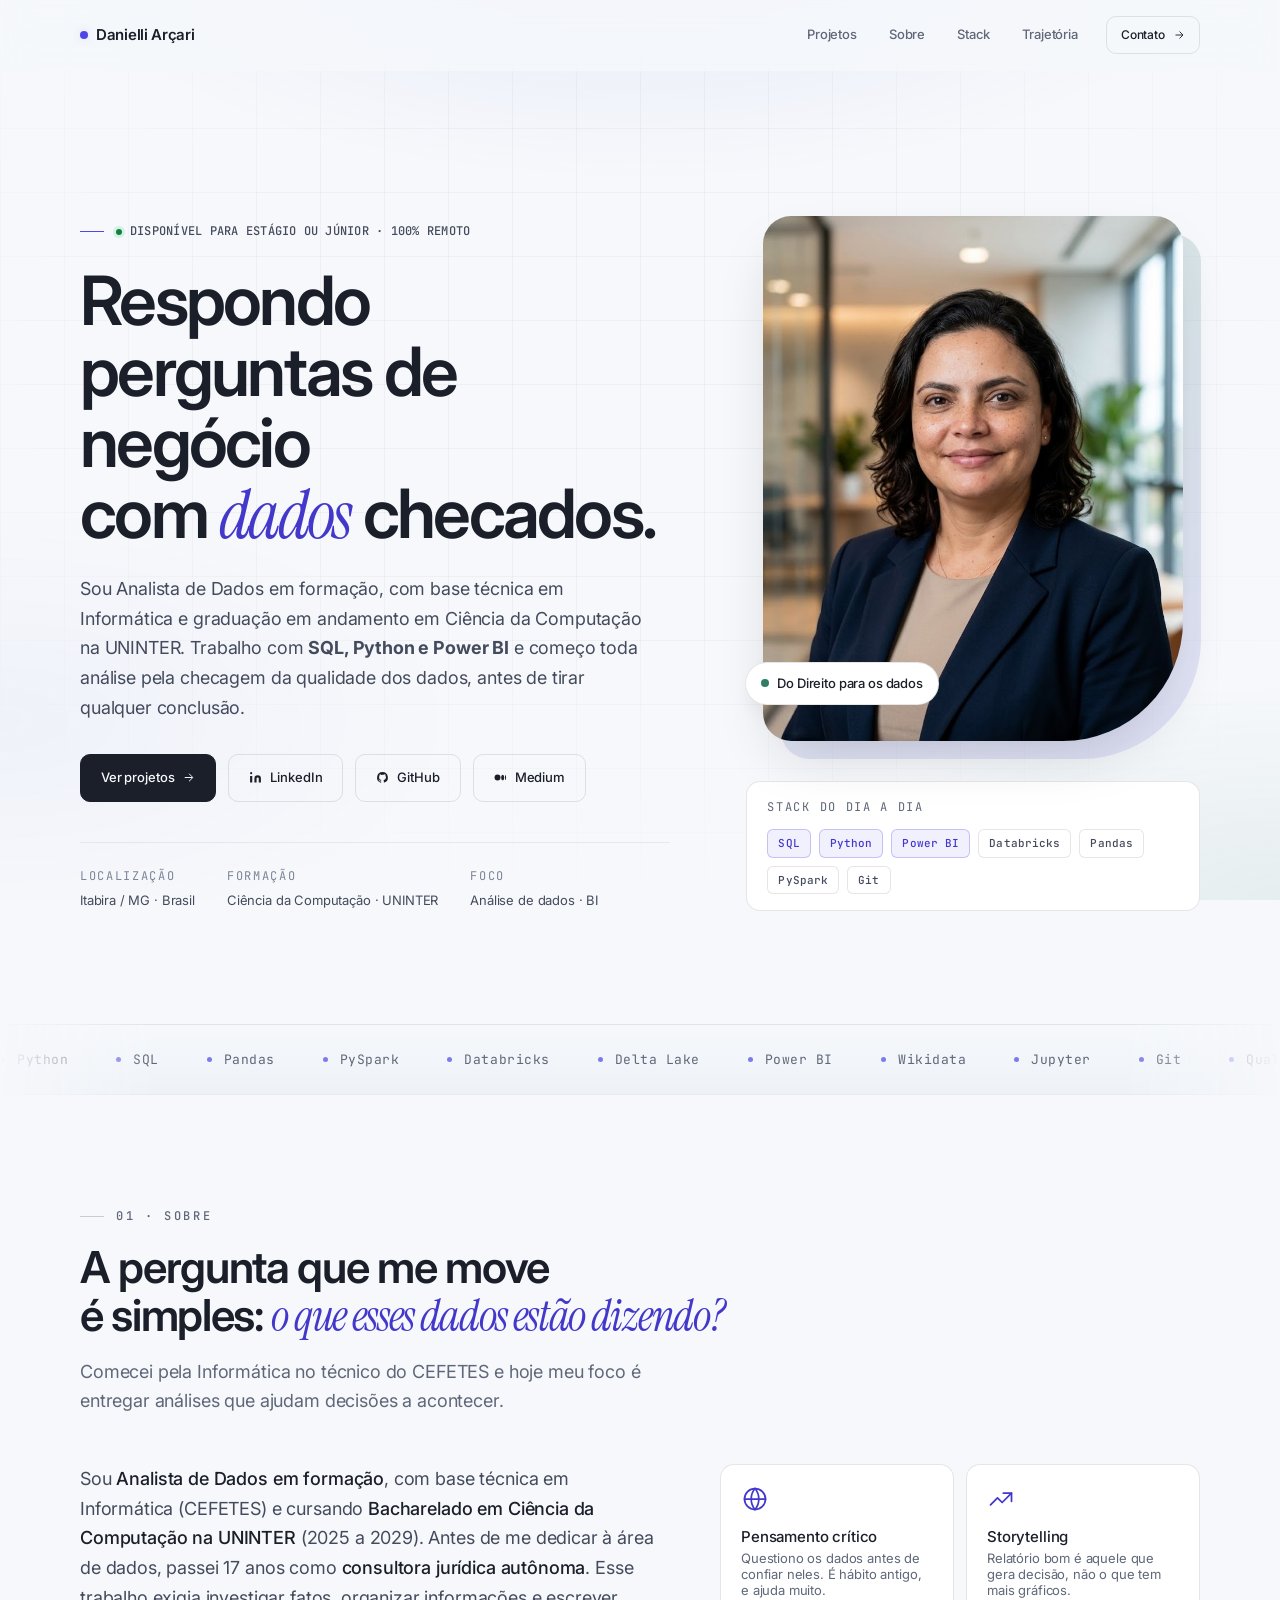
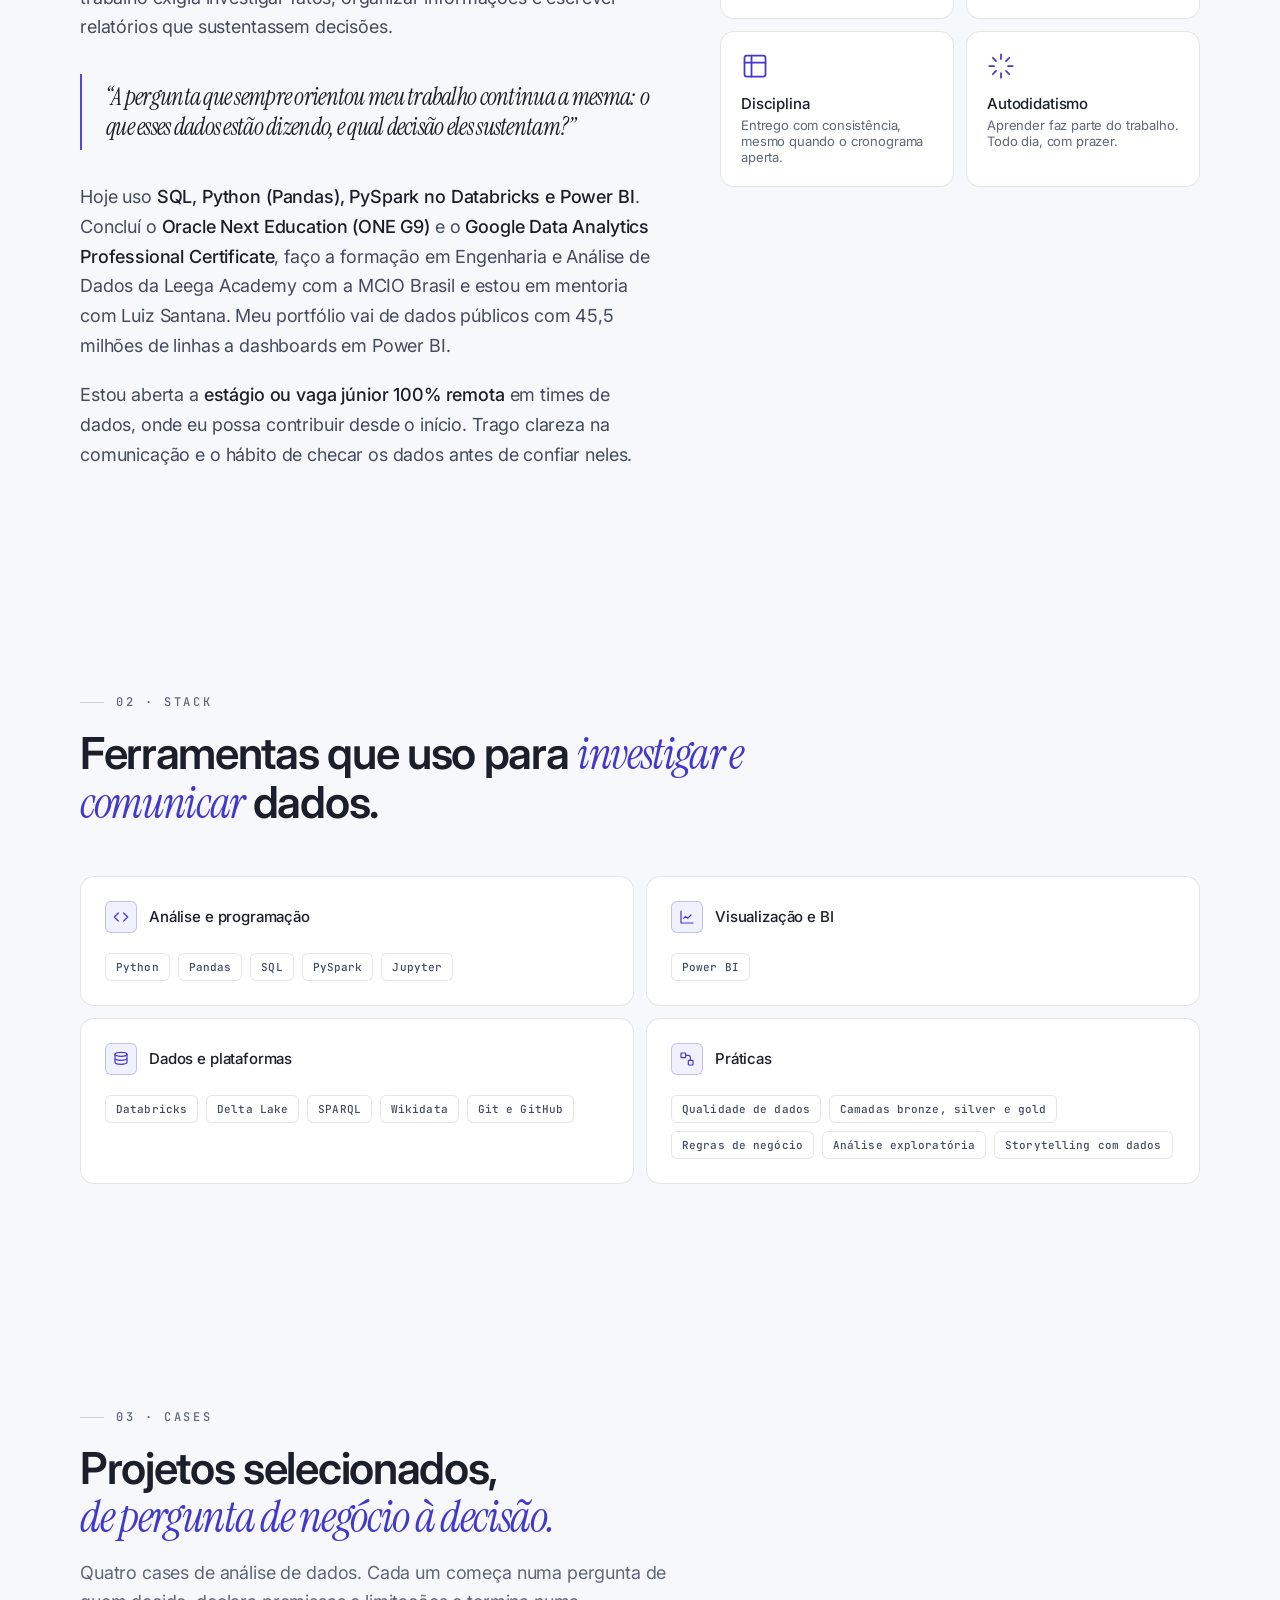
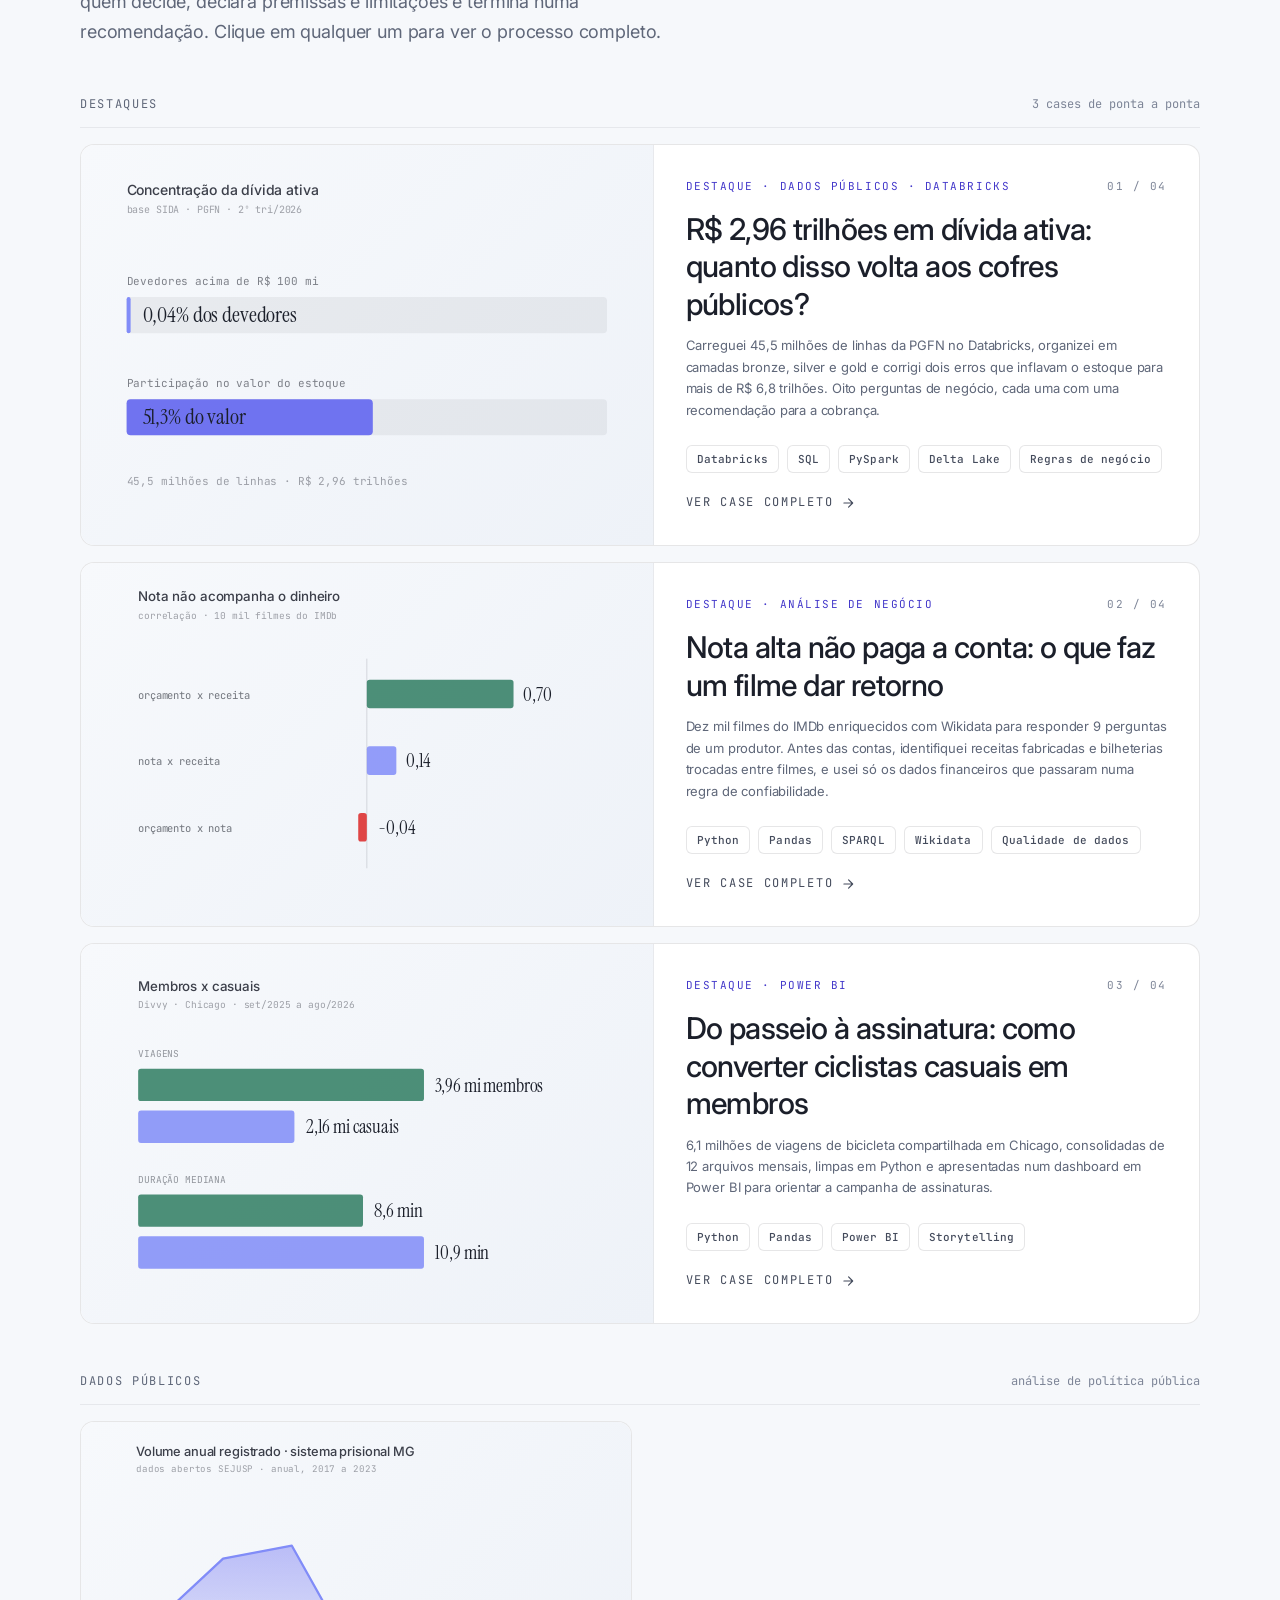
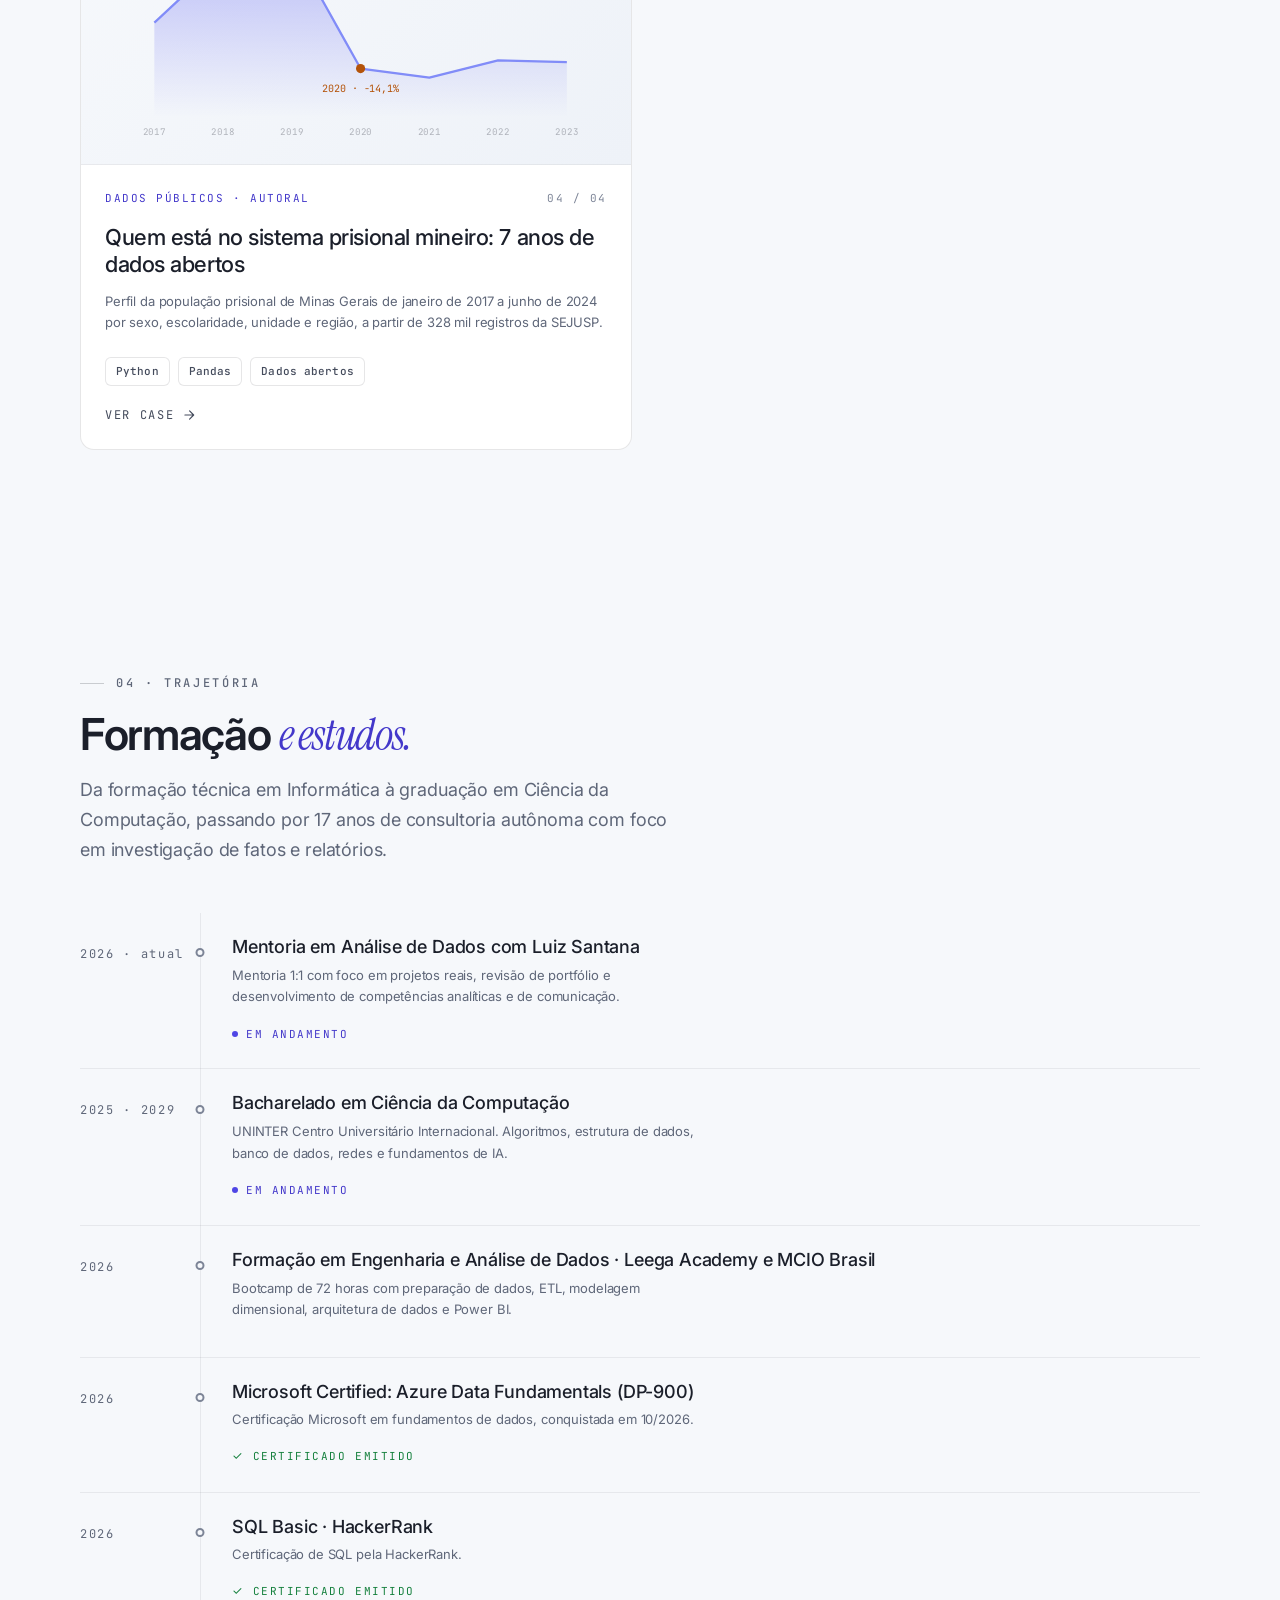
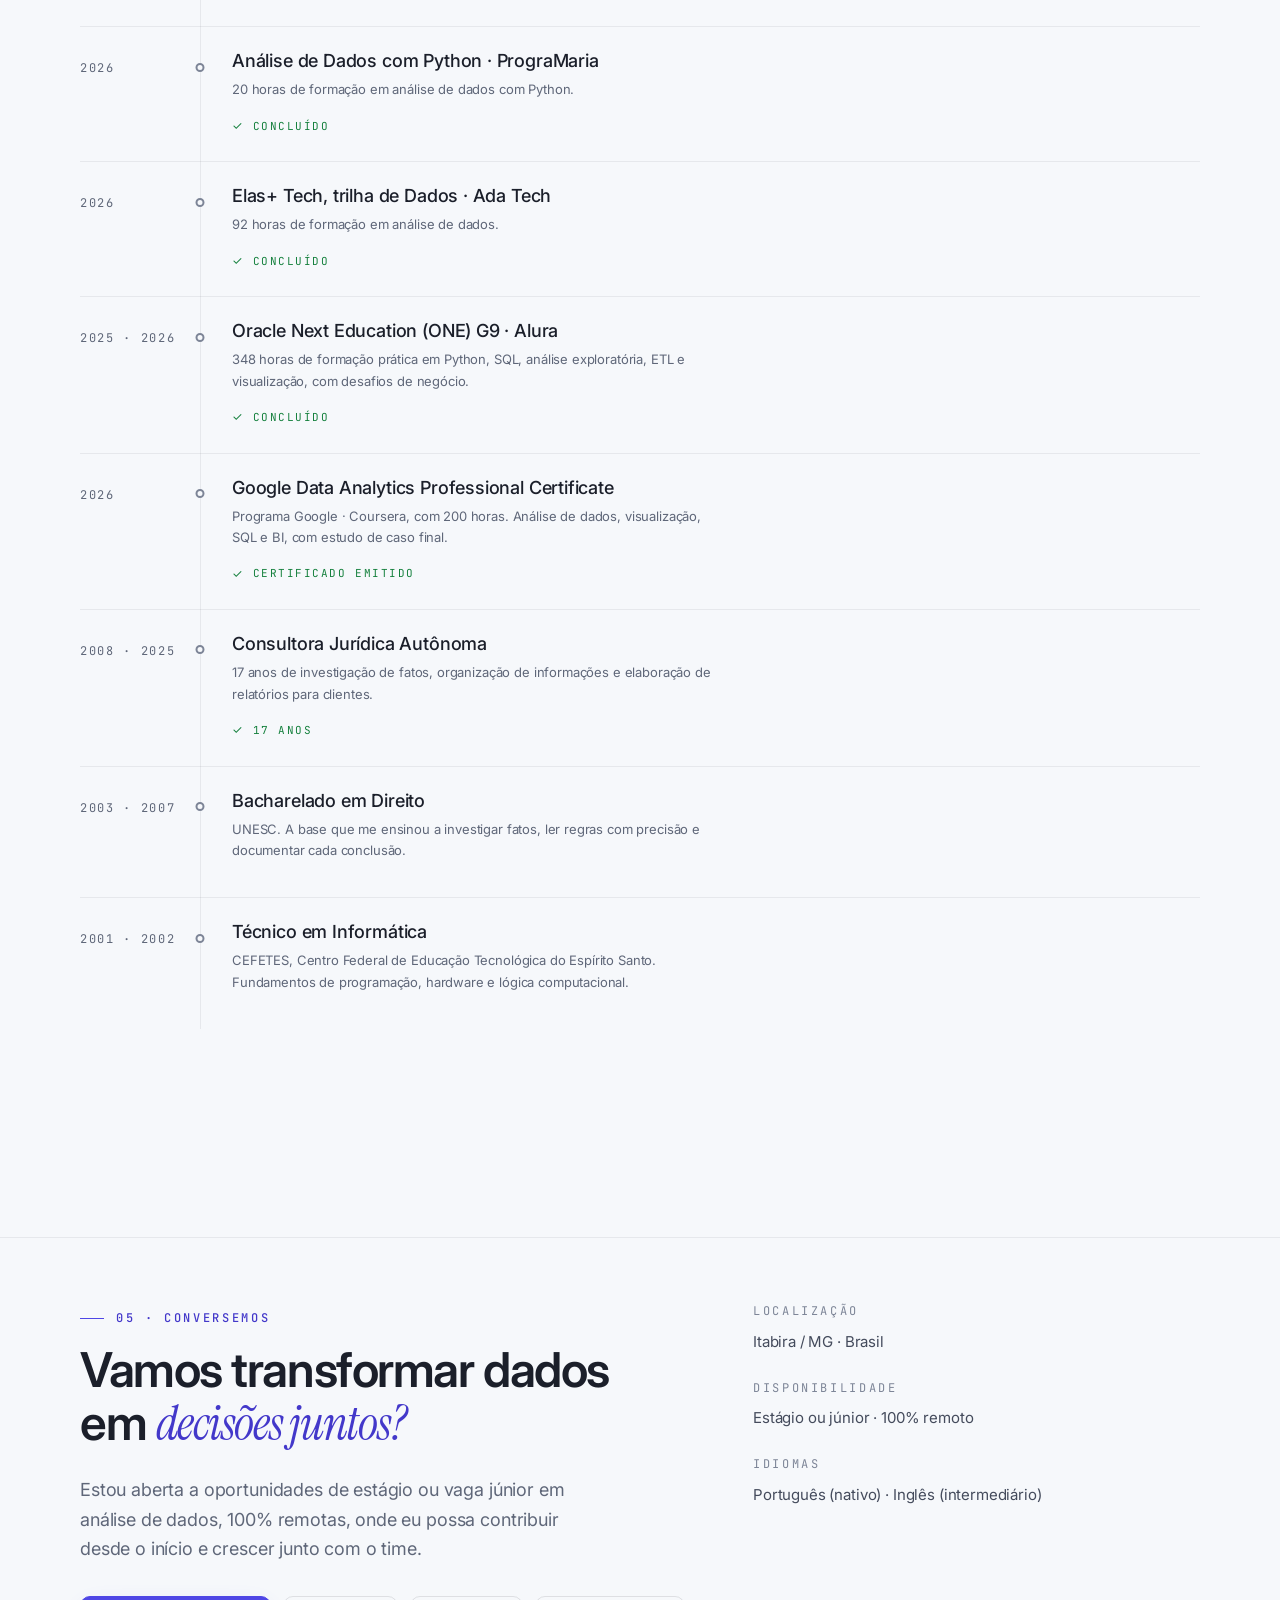
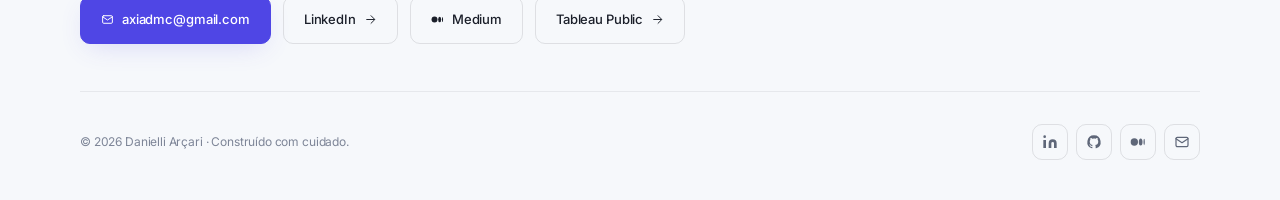
==== commit 6fe6a56a: "Reposiciona cases como análise de decisão e corrige período prisional - Adiciona a seção "Decisão e " ====
--- a/index.html
+++ b/index.html
@@ -346,8 +346,8 @@
           <em>de pergunta de negócio à decisão.</em>
         </h2>
         <p class="section__desc">
-          Quatro cases, de dados públicos com milhões de linhas a análise de consumo. Cada um começa numa
-          pergunta de negócio e termina numa recomendação. Clique em qualquer um para ver o processo completo.
+          Quatro cases de análise de dados. Cada um começa numa pergunta de quem decide, declara premissas e
+          limitações e termina numa recomendação. Clique em qualquer um para ver o processo completo.
         </p>
       </header>
 
@@ -386,13 +386,13 @@
 <rect x="60" y="308" width="300" height="34" rx="3" fill="#818CF8" fill-opacity="0.85"/>
 <text x="372" y="332" font-family="Instrument Serif, serif" font-size="20" fill="#1B1F2A">10,9 min</text></svg><div class="project-card__thumb-overlay"></div></div><div class="project-card__body"><div class="project-card__meta"><span class="project-card__tag">Destaque · Power BI</span><span class="project-card__num">03 / 04</span></div><h3 class="project-card__title">Do passeio à assinatura: como converter ciclistas casuais em membros</h3><p class="project-card__desc">6,1 milhões de viagens de bicicleta compartilhada em Chicago, consolidadas de 12 arquivos mensais, limpas em Python e apresentadas num dashboard em Power BI para orientar a campanha de assinaturas.</p><div class="project-card__tags"><span class="tag">Python</span><span class="tag">Pandas</span><span class="tag">Power BI</span><span class="tag">Storytelling</span></div><span class="project-card__cta">Ver case completo<svg viewBox="0 0 24 24" fill="none" stroke="currentColor" stroke-width="2" stroke-linecap="round" stroke-linejoin="round" aria-hidden="true"><path d="M5 12h14M13 5l7 7-7 7"/></svg></span></div></a></div>
 <p class="projects__group-label"><span>Dados públicos</span><span>análise de política pública</span></p>
-<a class="project-card" href="projetos/populacao-prisional.html" aria-label="Ver case: Sistema prisional de Minas Gerais"><div class="project-card__thumb"><svg viewBox="0 0 600 400" xmlns="http://www.w3.org/2000/svg" preserveAspectRatio="xMidYMid slice"><text x="60" y="50" font-family="Inter, sans-serif" font-size="14" font-weight="500" fill="rgba(27,31,42,0.85)">Volume anual registrado · sistema prisional MG</text><text x="60" y="68" font-family="JetBrains Mono, monospace" font-size="10" fill="rgba(27,31,42,0.40)">dados abertos SEJUSP · 2017 a 2023</text>
+<a class="project-card" href="projetos/populacao-prisional.html" aria-label="Ver case: Sistema prisional de Minas Gerais"><div class="project-card__thumb"><svg viewBox="0 0 600 400" xmlns="http://www.w3.org/2000/svg" preserveAspectRatio="xMidYMid slice"><text x="60" y="50" font-family="Inter, sans-serif" font-size="14" font-weight="500" fill="rgba(27,31,42,0.85)">Volume anual registrado · sistema prisional MG</text><text x="60" y="68" font-family="JetBrains Mono, monospace" font-size="10" fill="rgba(27,31,42,0.40)">dados abertos SEJUSP · anual, 2017 a 2023</text>
 <defs><linearGradient id="hpg" x1="0" y1="0" x2="0" y2="1"><stop offset="0%" stop-color="#6366F1" stop-opacity="0.4"/><stop offset="100%" stop-color="#6366F1" stop-opacity="0"/></linearGradient></defs>
 <path d="M80,232 L155,162 L230,148 L305,282 L380,292 L455,273 L530,275 L530,335 L80,335 Z" fill="url(#hpg)"/>
 <path d="M80,232 L155,162 L230,148 L305,282 L380,292 L455,273 L530,275" fill="none" stroke="#818CF8" stroke-width="2.5" stroke-linejoin="round"/>
 <circle cx="305" cy="282" r="5" fill="#B45309"/>
 <text x="305" y="308" font-family="JetBrains Mono, monospace" font-size="11" fill="#B45309" text-anchor="middle">2020 · -14,1%</text>
-<text x="80" y="355" font-family="JetBrains Mono, monospace" font-size="10" fill="rgba(27,31,42,0.30)" text-anchor="middle">2017</text><text x="155" y="355" font-family="JetBrains Mono, monospace" font-size="10" fill="rgba(27,31,42,0.30)" text-anchor="middle">2018</text><text x="230" y="355" font-family="JetBrains Mono, monospace" font-size="10" fill="rgba(27,31,42,0.30)" text-anchor="middle">2019</text><text x="305" y="355" font-family="JetBrains Mono, monospace" font-size="10" fill="rgba(27,31,42,0.30)" text-anchor="middle">2020</text><text x="380" y="355" font-family="JetBrains Mono, monospace" font-size="10" fill="rgba(27,31,42,0.30)" text-anchor="middle">2021</text><text x="455" y="355" font-family="JetBrains Mono, monospace" font-size="10" fill="rgba(27,31,42,0.30)" text-anchor="middle">2022</text><text x="530" y="355" font-family="JetBrains Mono, monospace" font-size="10" fill="rgba(27,31,42,0.30)" text-anchor="middle">2023</text></svg><div class="project-card__thumb-overlay"></div></div><div class="project-card__body"><div class="project-card__meta"><span class="project-card__tag">Dados públicos · Autoral</span><span class="project-card__num">04 / 04</span></div><h3 class="project-card__title">Quem está no sistema prisional mineiro: 7 anos de dados abertos</h3><p class="project-card__desc">Perfil da população prisional de Minas Gerais de 2017 a 2023 por sexo, escolaridade, unidade e região, a partir de 328 mil registros da SEJUSP.</p><div class="project-card__tags"><span class="tag">Python</span><span class="tag">Pandas</span><span class="tag">Dados abertos</span></div><span class="project-card__cta">Ver case<svg viewBox="0 0 24 24" fill="none" stroke="currentColor" stroke-width="2" stroke-linecap="round" stroke-linejoin="round" aria-hidden="true"><path d="M5 12h14M13 5l7 7-7 7"/></svg></span></div></a>
+<text x="80" y="355" font-family="JetBrains Mono, monospace" font-size="10" fill="rgba(27,31,42,0.30)" text-anchor="middle">2017</text><text x="155" y="355" font-family="JetBrains Mono, monospace" font-size="10" fill="rgba(27,31,42,0.30)" text-anchor="middle">2018</text><text x="230" y="355" font-family="JetBrains Mono, monospace" font-size="10" fill="rgba(27,31,42,0.30)" text-anchor="middle">2019</text><text x="305" y="355" font-family="JetBrains Mono, monospace" font-size="10" fill="rgba(27,31,42,0.30)" text-anchor="middle">2020</text><text x="380" y="355" font-family="JetBrains Mono, monospace" font-size="10" fill="rgba(27,31,42,0.30)" text-anchor="middle">2021</text><text x="455" y="355" font-family="JetBrains Mono, monospace" font-size="10" fill="rgba(27,31,42,0.30)" text-anchor="middle">2022</text><text x="530" y="355" font-family="JetBrains Mono, monospace" font-size="10" fill="rgba(27,31,42,0.30)" text-anchor="middle">2023</text></svg><div class="project-card__thumb-overlay"></div></div><div class="project-card__body"><div class="project-card__meta"><span class="project-card__tag">Dados públicos · Autoral</span><span class="project-card__num">04 / 04</span></div><h3 class="project-card__title">Quem está no sistema prisional mineiro: 7 anos de dados abertos</h3><p class="project-card__desc">Perfil da população prisional de Minas Gerais de janeiro de 2017 a junho de 2024 por sexo, escolaridade, unidade e região, a partir de 328 mil registros da SEJUSP.</p><div class="project-card__tags"><span class="tag">Python</span><span class="tag">Pandas</span><span class="tag">Dados abertos</span></div><span class="project-card__cta">Ver case<svg viewBox="0 0 24 24" fill="none" stroke="currentColor" stroke-width="2" stroke-linecap="round" stroke-linejoin="round" aria-hidden="true"><path d="M5 12h14M13 5l7 7-7 7"/></svg></span></div></a>
       </div>
     </div>
   </section>
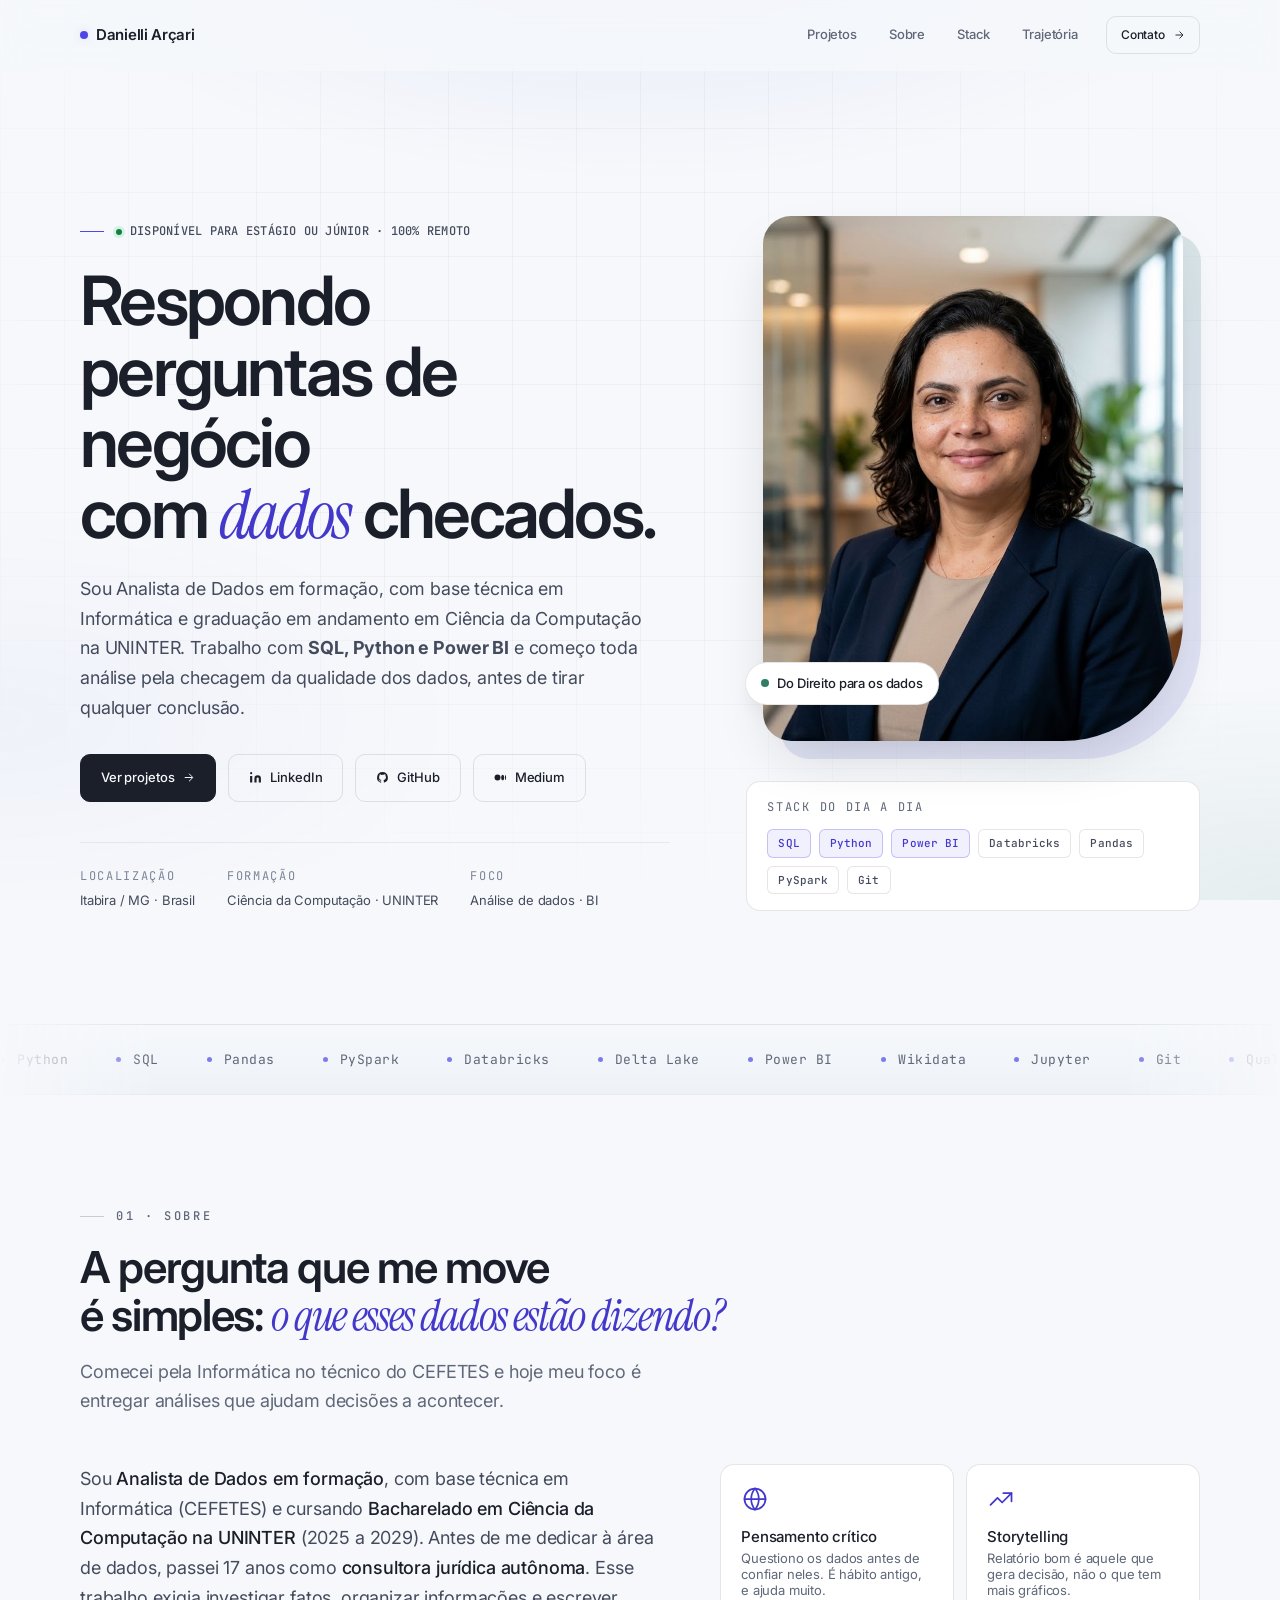
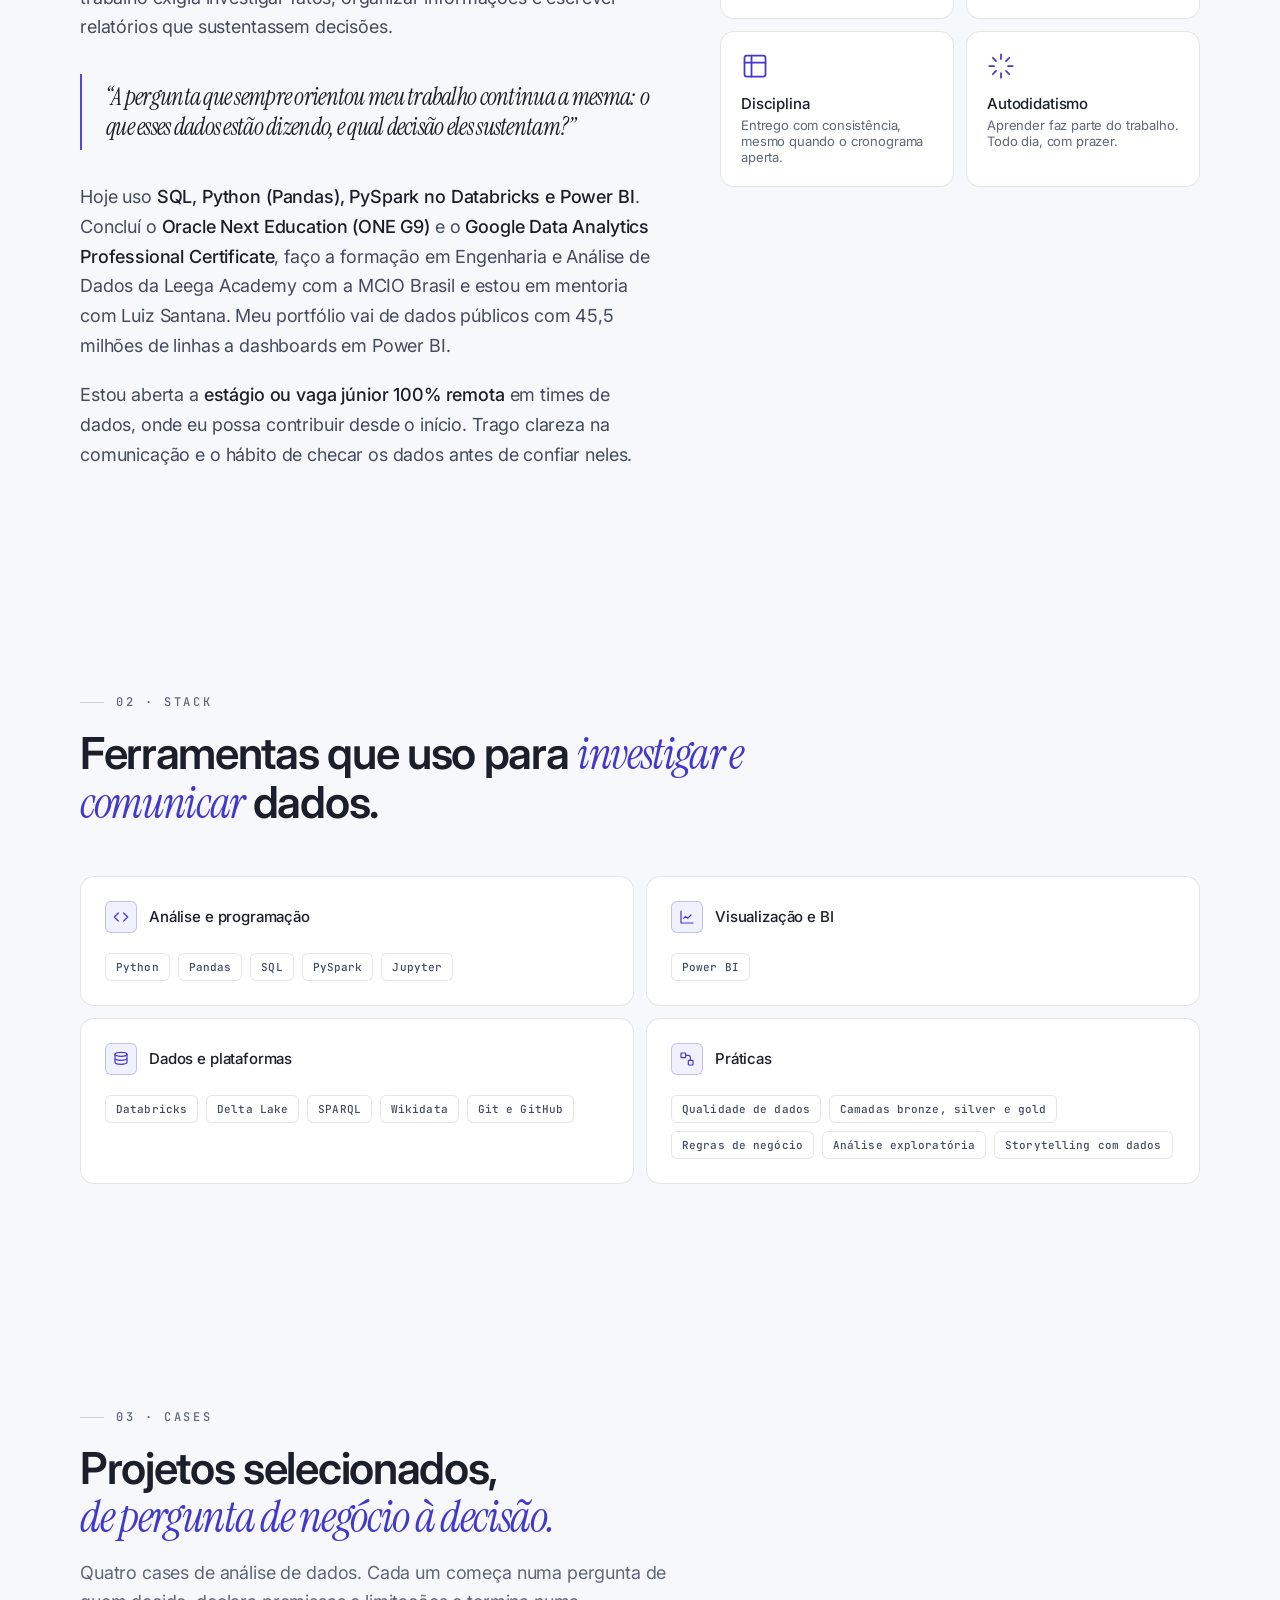
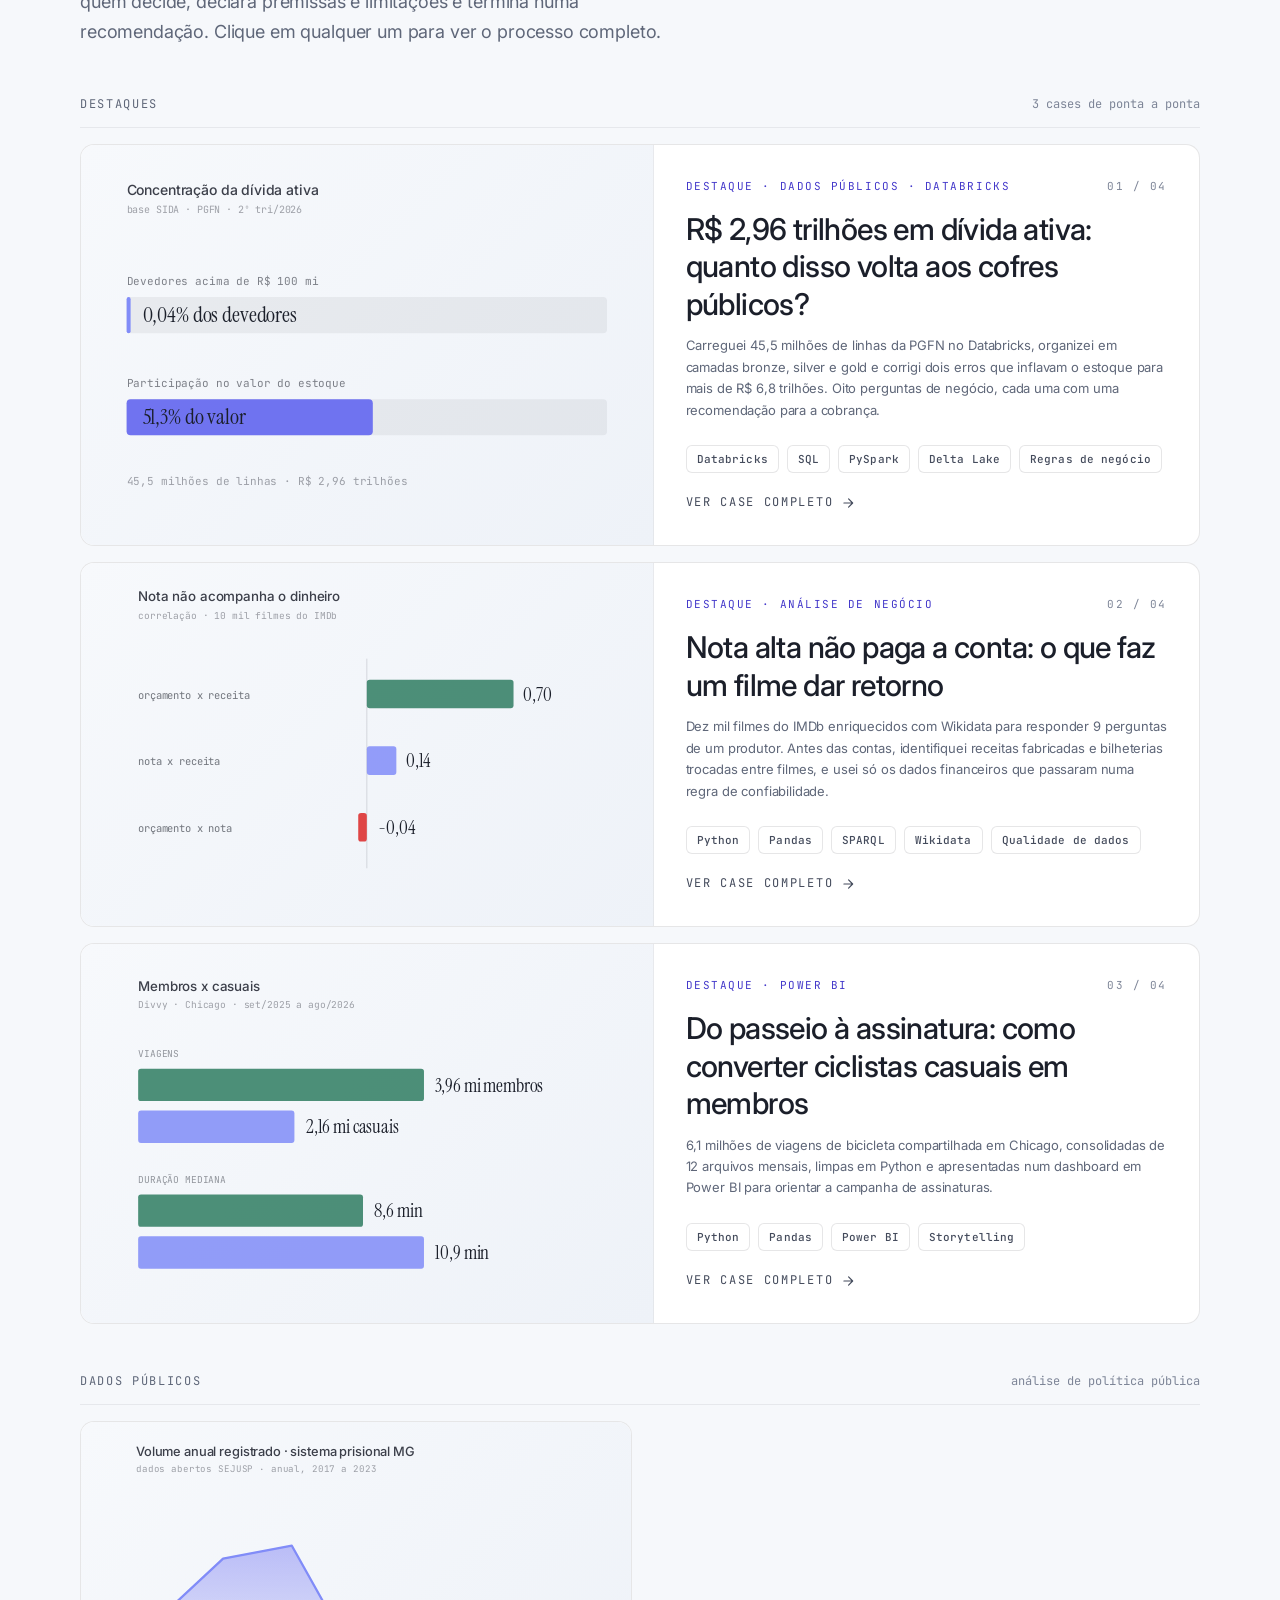
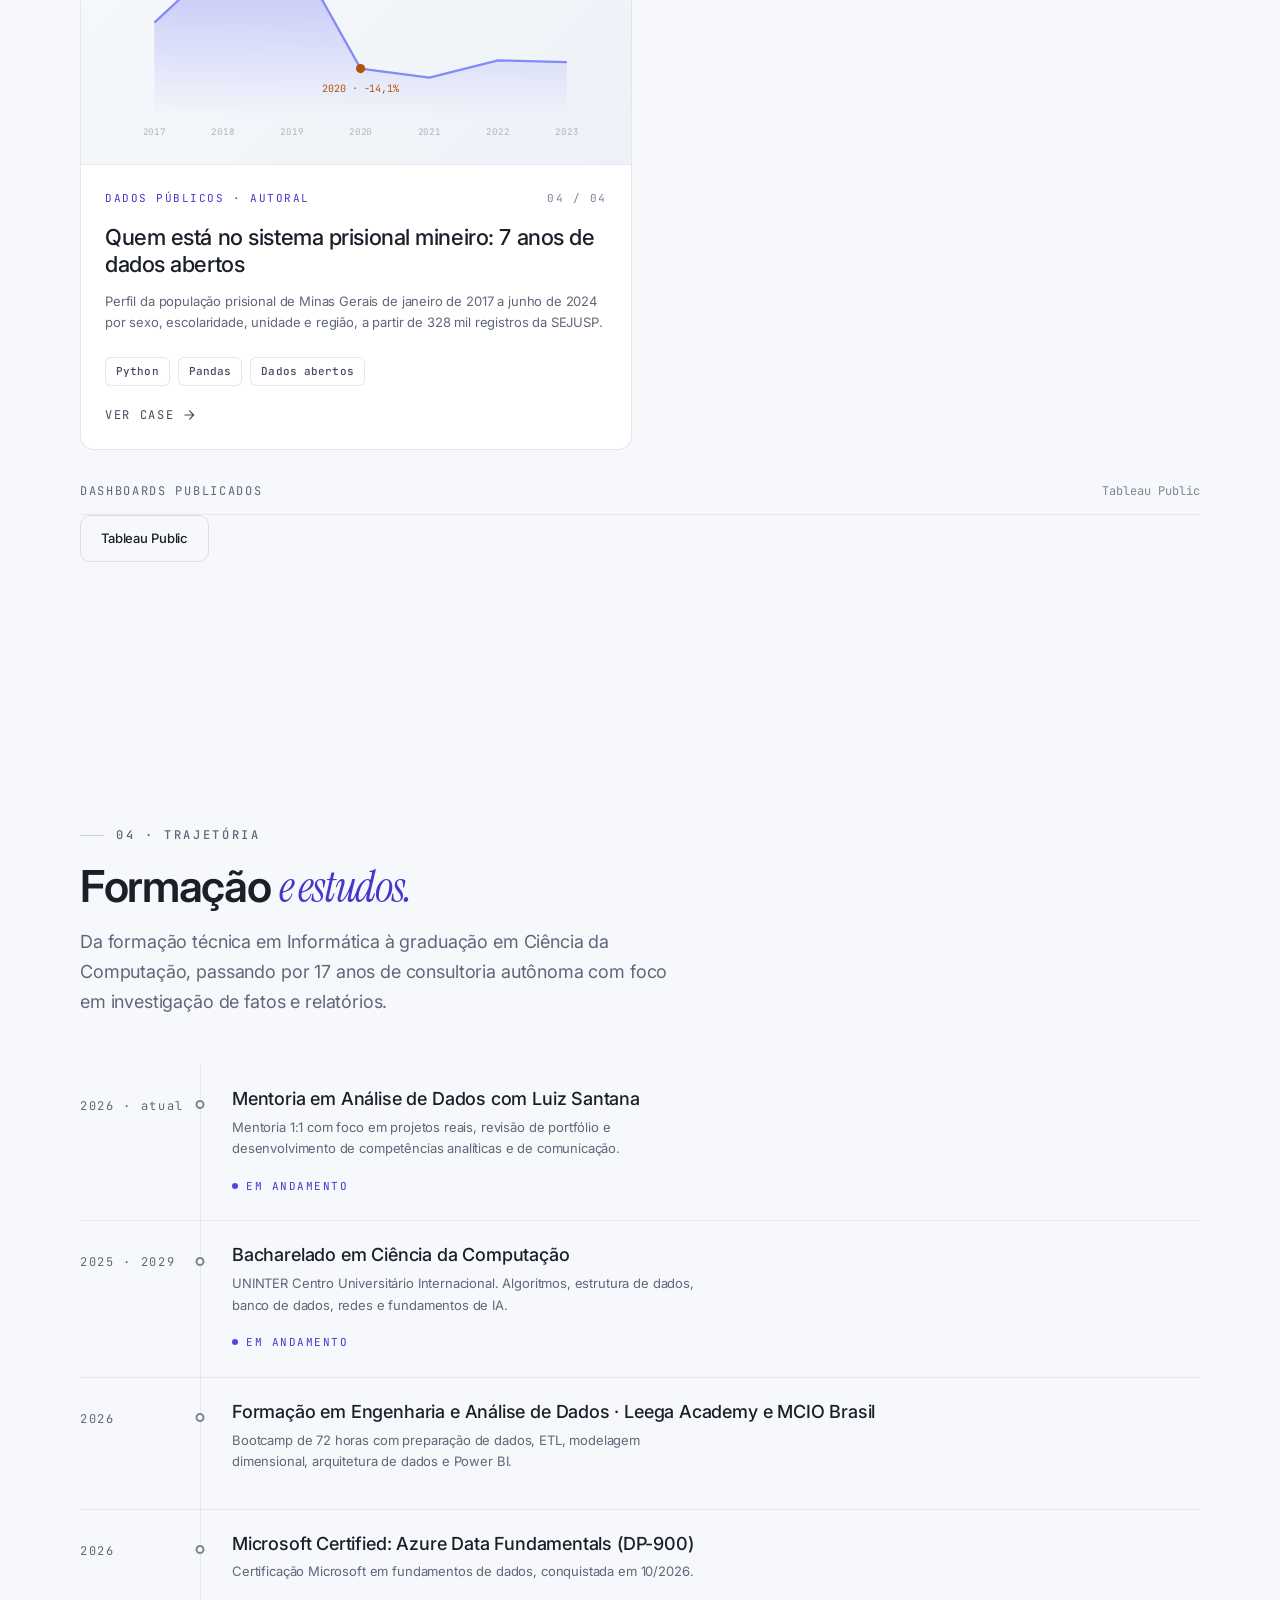
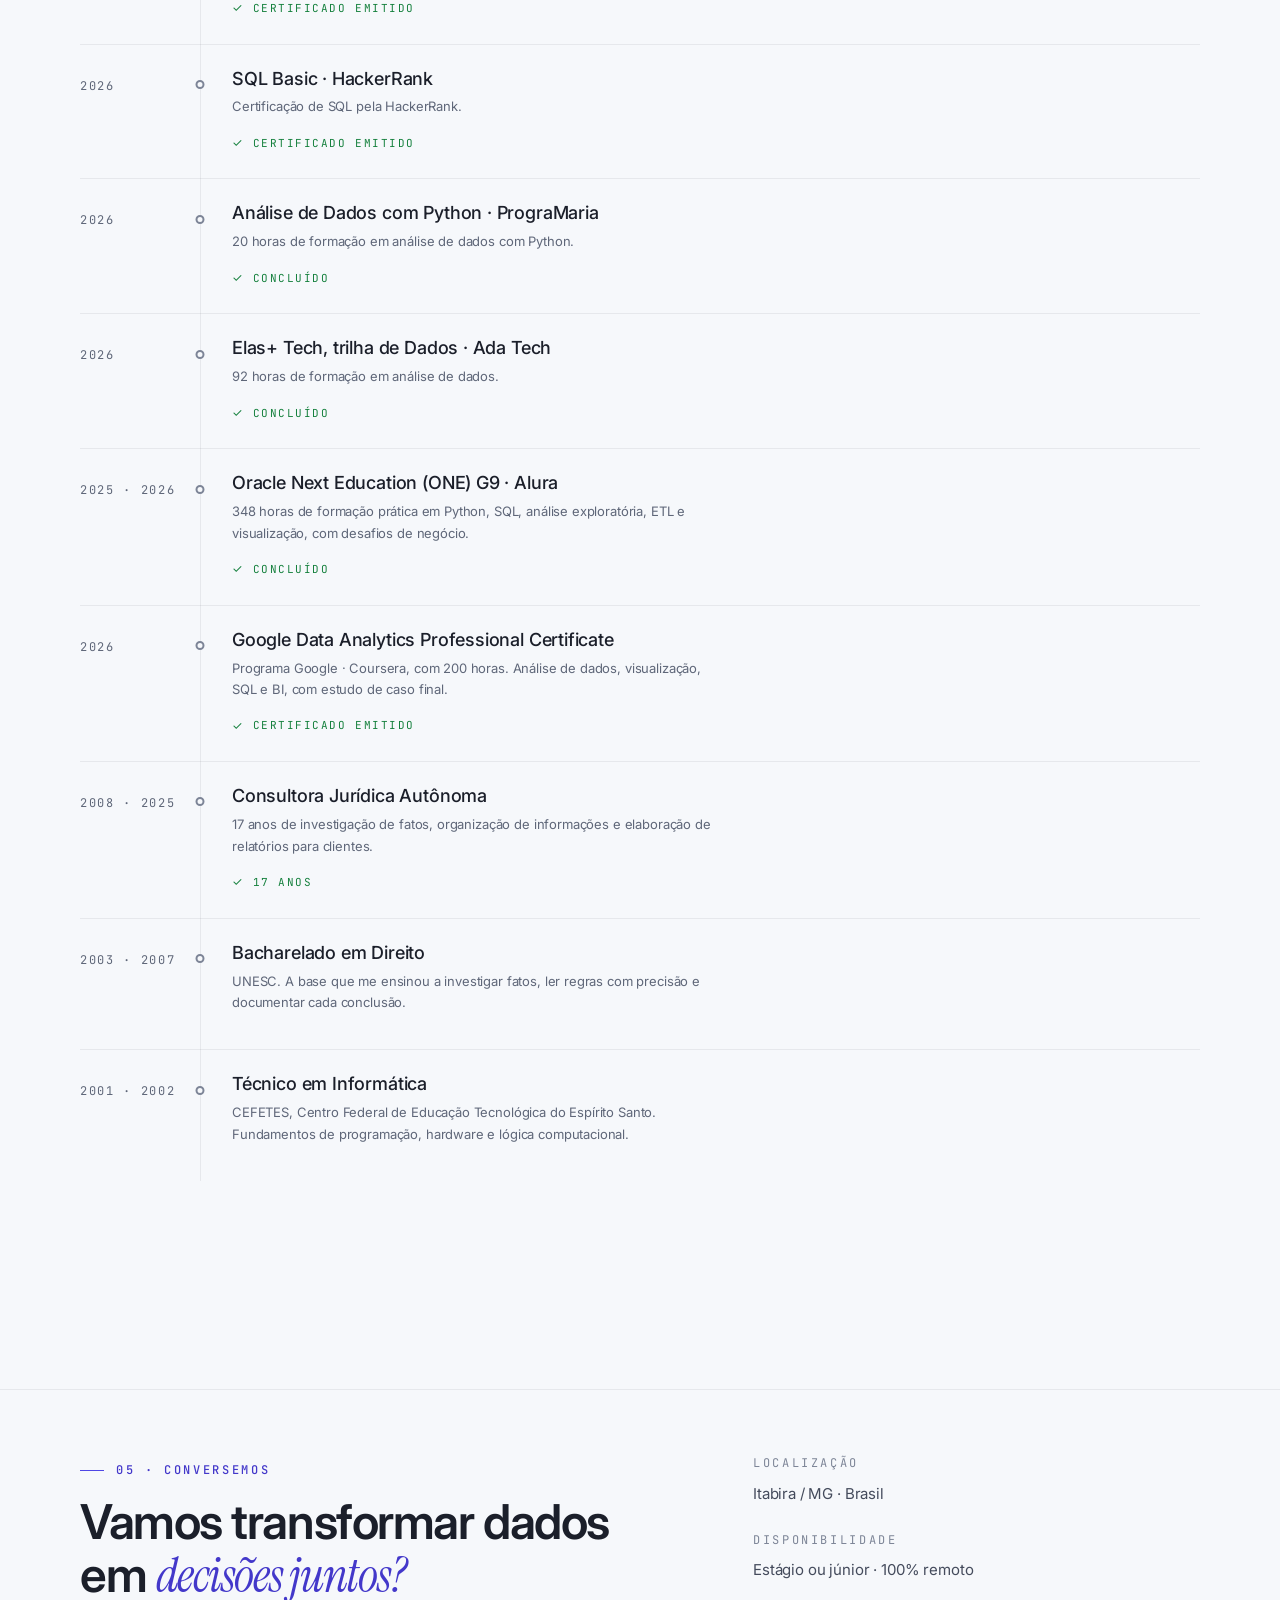
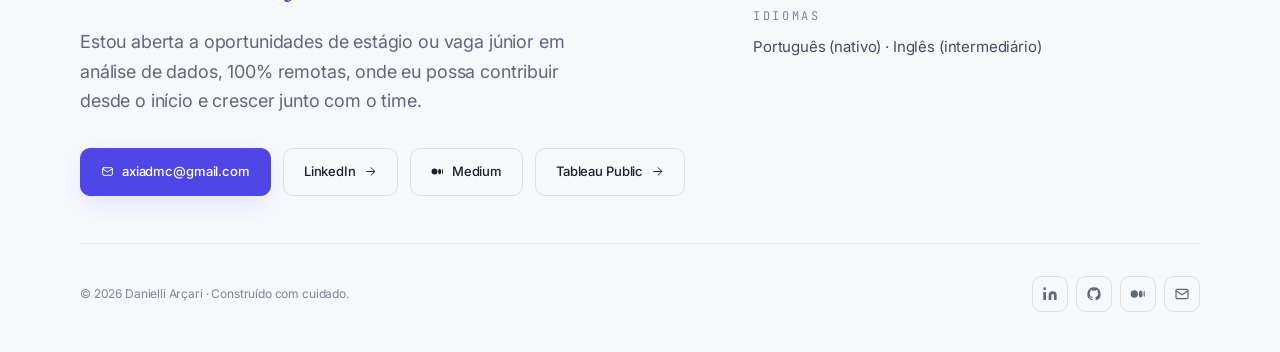
==== commit b5b7ed5c: "Mantém só os quatro cases de destaque e adiciona Tableau Public - Navegação entre cases passa a liga" ====
--- a/index.html
+++ b/index.html
@@ -394,6 +394,11 @@
 <text x="305" y="308" font-family="JetBrains Mono, monospace" font-size="11" fill="#B45309" text-anchor="middle">2020 · -14,1%</text>
 <text x="80" y="355" font-family="JetBrains Mono, monospace" font-size="10" fill="rgba(27,31,42,0.30)" text-anchor="middle">2017</text><text x="155" y="355" font-family="JetBrains Mono, monospace" font-size="10" fill="rgba(27,31,42,0.30)" text-anchor="middle">2018</text><text x="230" y="355" font-family="JetBrains Mono, monospace" font-size="10" fill="rgba(27,31,42,0.30)" text-anchor="middle">2019</text><text x="305" y="355" font-family="JetBrains Mono, monospace" font-size="10" fill="rgba(27,31,42,0.30)" text-anchor="middle">2020</text><text x="380" y="355" font-family="JetBrains Mono, monospace" font-size="10" fill="rgba(27,31,42,0.30)" text-anchor="middle">2021</text><text x="455" y="355" font-family="JetBrains Mono, monospace" font-size="10" fill="rgba(27,31,42,0.30)" text-anchor="middle">2022</text><text x="530" y="355" font-family="JetBrains Mono, monospace" font-size="10" fill="rgba(27,31,42,0.30)" text-anchor="middle">2023</text></svg><div class="project-card__thumb-overlay"></div></div><div class="project-card__body"><div class="project-card__meta"><span class="project-card__tag">Dados públicos · Autoral</span><span class="project-card__num">04 / 04</span></div><h3 class="project-card__title">Quem está no sistema prisional mineiro: 7 anos de dados abertos</h3><p class="project-card__desc">Perfil da população prisional de Minas Gerais de janeiro de 2017 a junho de 2024 por sexo, escolaridade, unidade e região, a partir de 328 mil registros da SEJUSP.</p><div class="project-card__tags"><span class="tag">Python</span><span class="tag">Pandas</span><span class="tag">Dados abertos</span></div><span class="project-card__cta">Ver case<svg viewBox="0 0 24 24" fill="none" stroke="currentColor" stroke-width="2" stroke-linecap="round" stroke-linejoin="round" aria-hidden="true"><path d="M5 12h14M13 5l7 7-7 7"/></svg></span></div></a>
       </div>
+
+      <p class="projects__group-label"><span>Dashboards publicados</span><span>Tableau Public</span></p>
+      <div class="hero__actions">
+        <a href="https://public.tableau.com/app/profile/danielli.meilene.coutinho.ar.ari" target="_blank" rel="noopener" class="btn btn--ghost">Tableau Public</a>
+      </div>
     </div>
   </section>
 
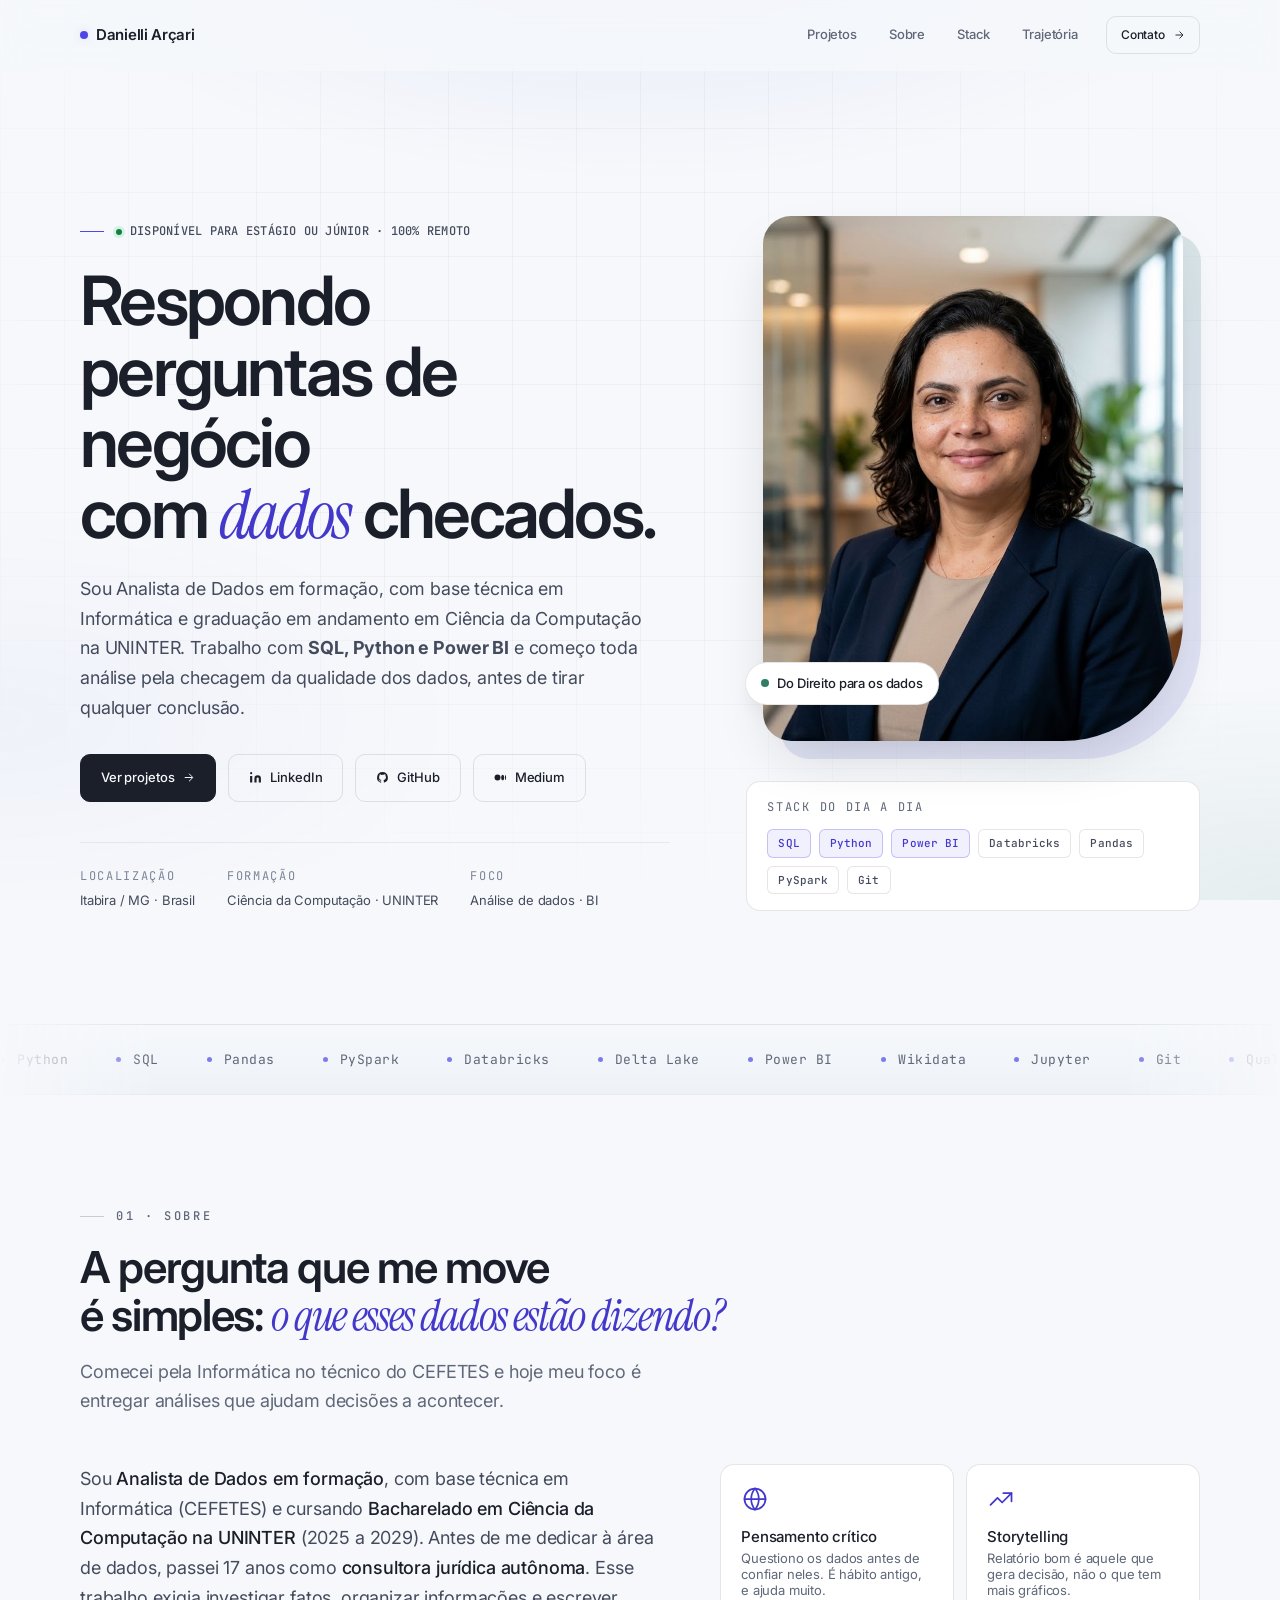
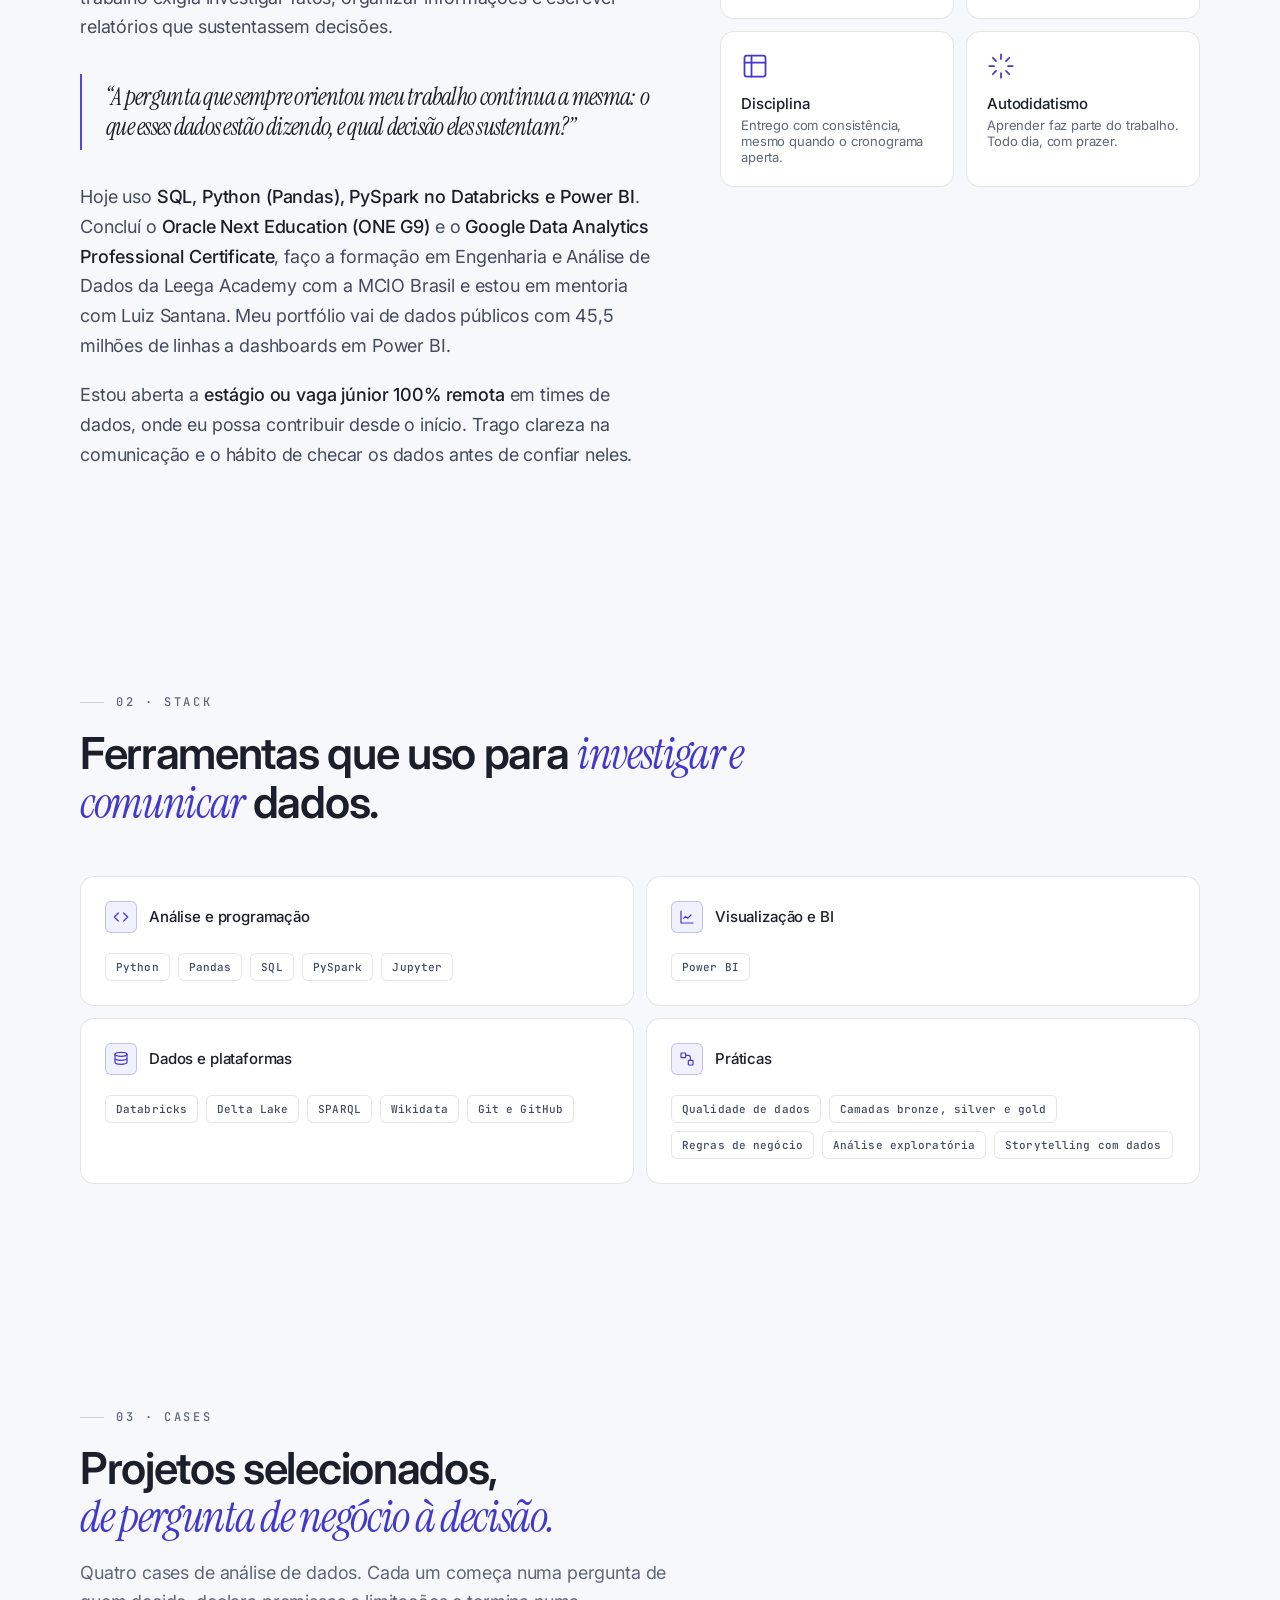
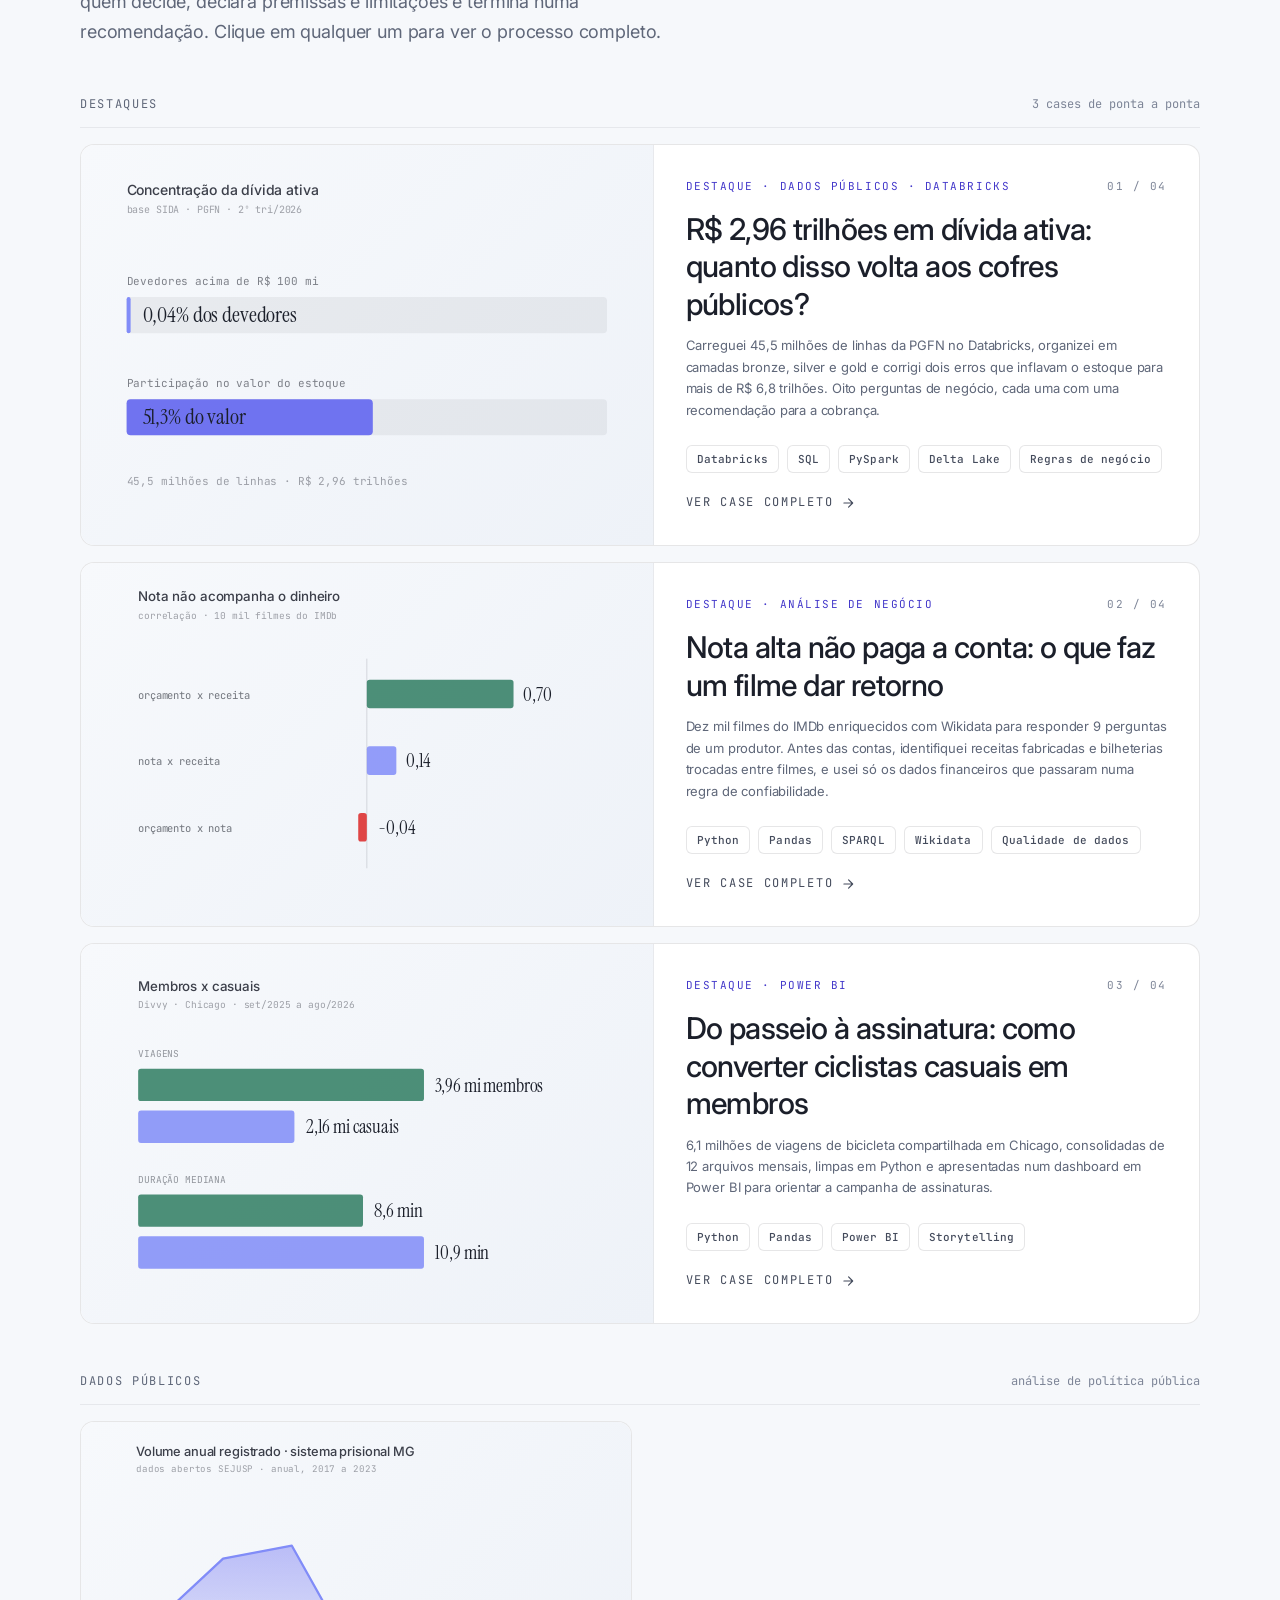
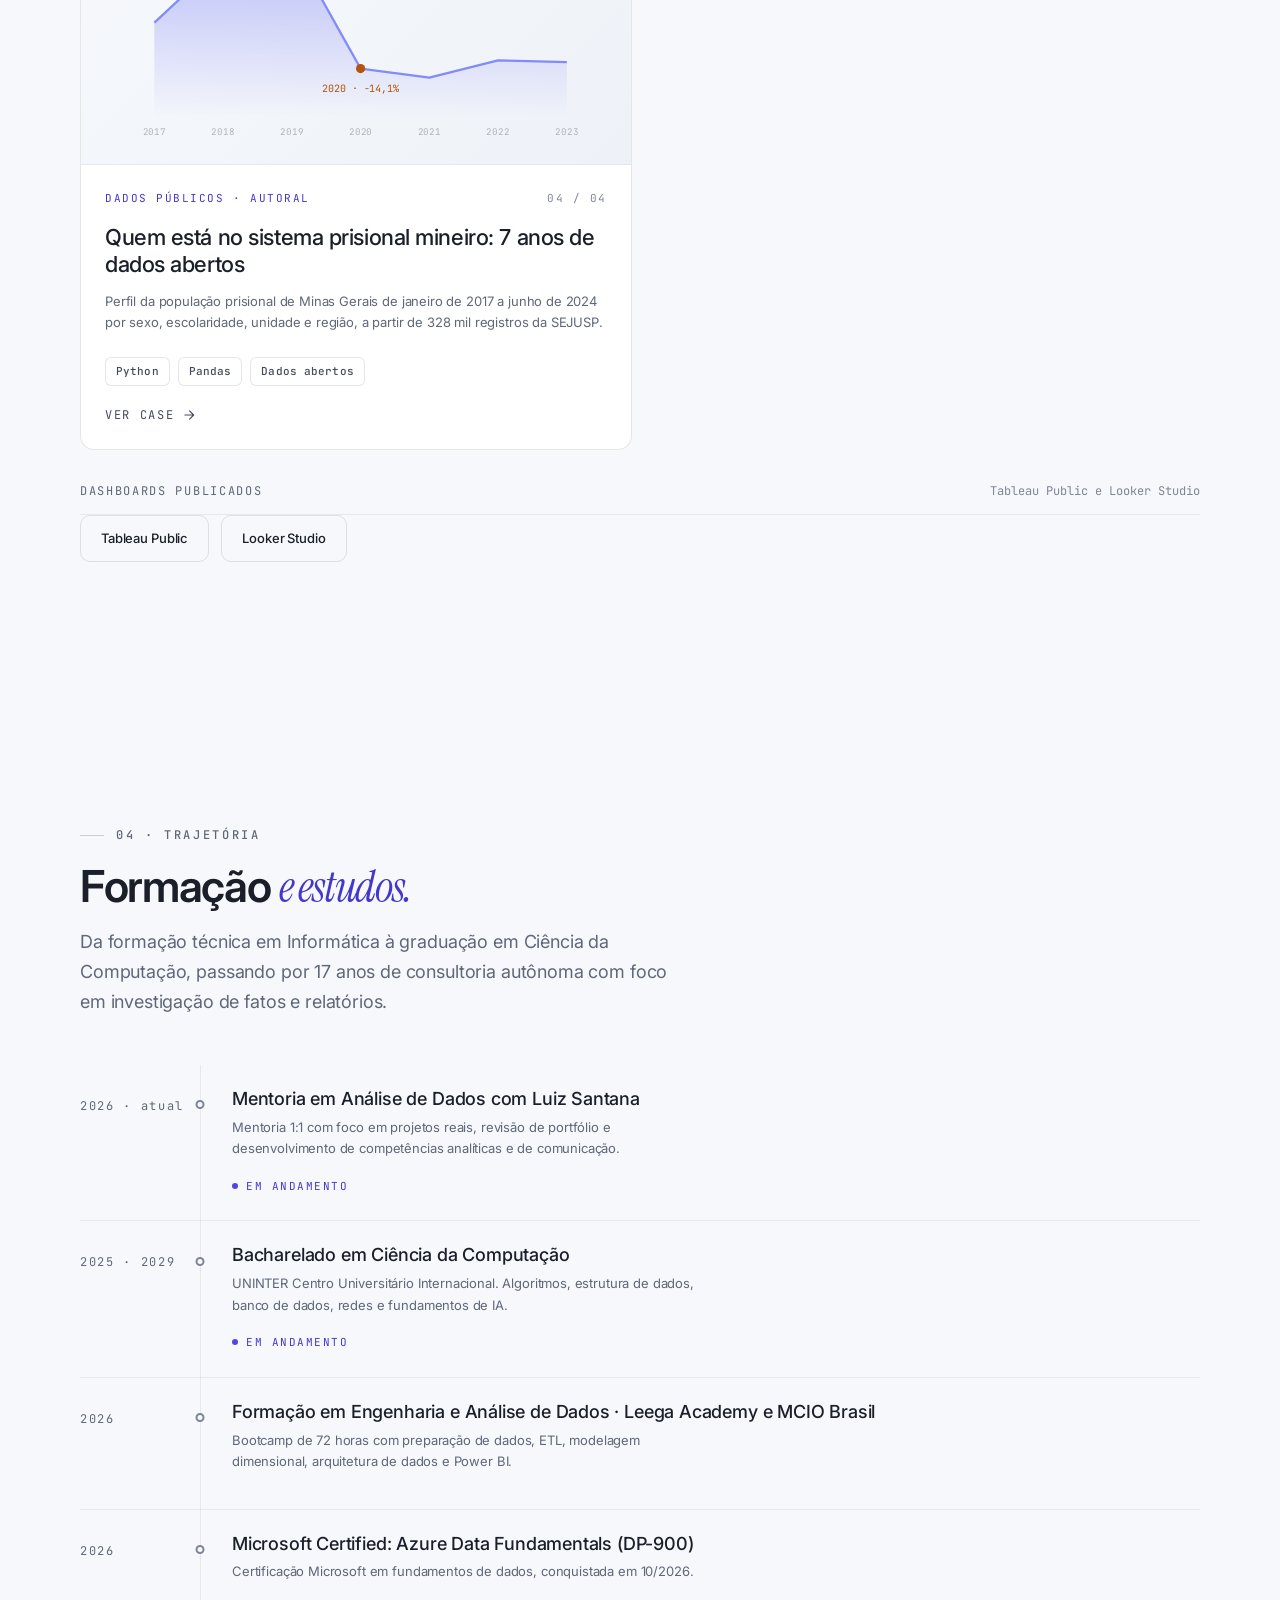
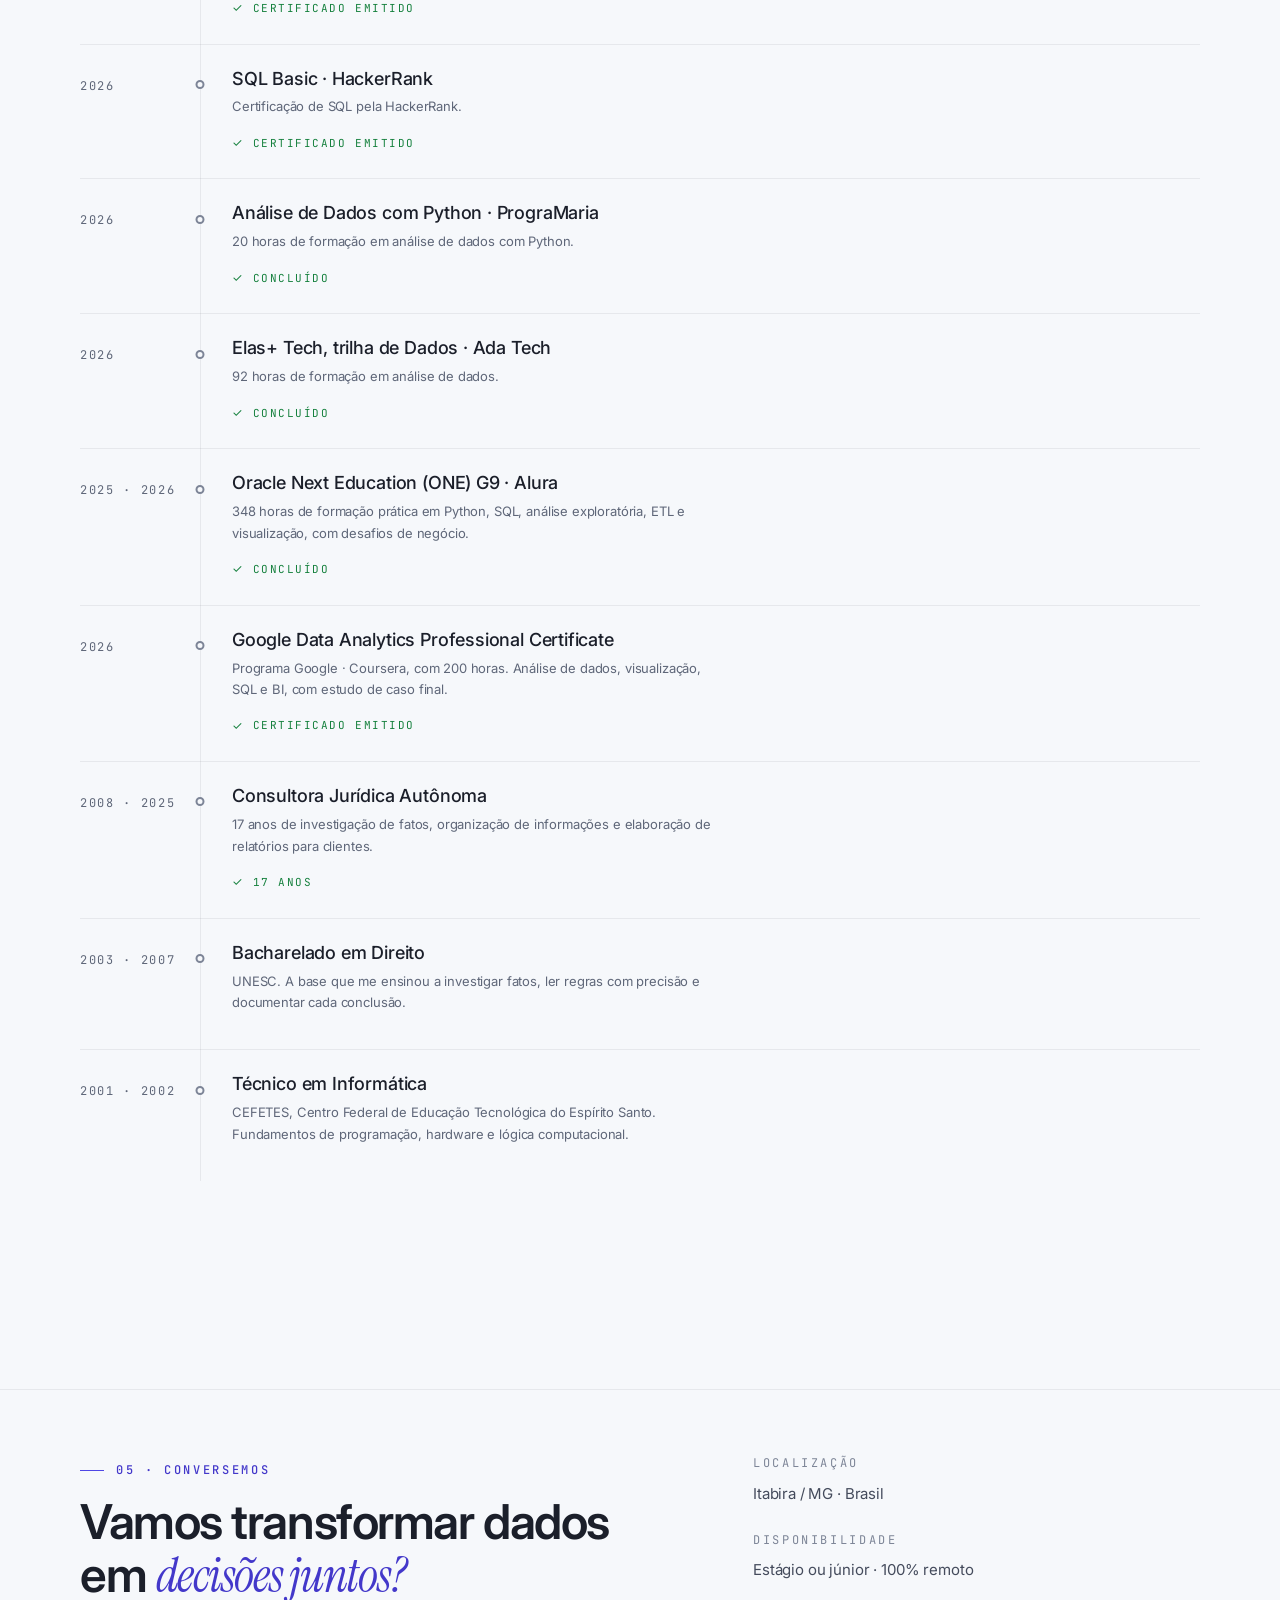
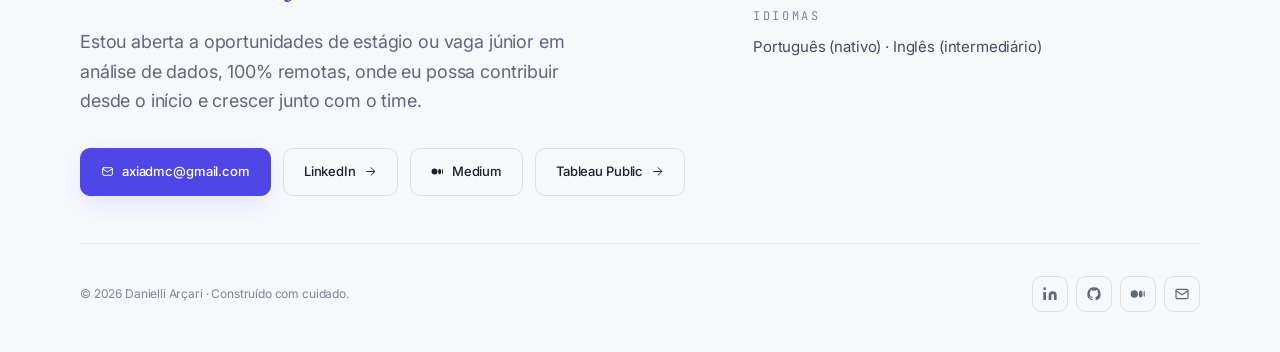
==== commit 5eaf6070: "Adiciona link do Looker Studio no bloco de dashboards Co-Authored-By: Claude Haiku 5.5 <noreply@anth" ====
--- a/index.html
+++ b/index.html
@@ -395,9 +395,10 @@
 <text x="80" y="355" font-family="JetBrains Mono, monospace" font-size="10" fill="rgba(27,31,42,0.30)" text-anchor="middle">2017</text><text x="155" y="355" font-family="JetBrains Mono, monospace" font-size="10" fill="rgba(27,31,42,0.30)" text-anchor="middle">2018</text><text x="230" y="355" font-family="JetBrains Mono, monospace" font-size="10" fill="rgba(27,31,42,0.30)" text-anchor="middle">2019</text><text x="305" y="355" font-family="JetBrains Mono, monospace" font-size="10" fill="rgba(27,31,42,0.30)" text-anchor="middle">2020</text><text x="380" y="355" font-family="JetBrains Mono, monospace" font-size="10" fill="rgba(27,31,42,0.30)" text-anchor="middle">2021</text><text x="455" y="355" font-family="JetBrains Mono, monospace" font-size="10" fill="rgba(27,31,42,0.30)" text-anchor="middle">2022</text><text x="530" y="355" font-family="JetBrains Mono, monospace" font-size="10" fill="rgba(27,31,42,0.30)" text-anchor="middle">2023</text></svg><div class="project-card__thumb-overlay"></div></div><div class="project-card__body"><div class="project-card__meta"><span class="project-card__tag">Dados públicos · Autoral</span><span class="project-card__num">04 / 04</span></div><h3 class="project-card__title">Quem está no sistema prisional mineiro: 7 anos de dados abertos</h3><p class="project-card__desc">Perfil da população prisional de Minas Gerais de janeiro de 2017 a junho de 2024 por sexo, escolaridade, unidade e região, a partir de 328 mil registros da SEJUSP.</p><div class="project-card__tags"><span class="tag">Python</span><span class="tag">Pandas</span><span class="tag">Dados abertos</span></div><span class="project-card__cta">Ver case<svg viewBox="0 0 24 24" fill="none" stroke="currentColor" stroke-width="2" stroke-linecap="round" stroke-linejoin="round" aria-hidden="true"><path d="M5 12h14M13 5l7 7-7 7"/></svg></span></div></a>
       </div>
 
-      <p class="projects__group-label"><span>Dashboards publicados</span><span>Tableau Public</span></p>
+      <p class="projects__group-label"><span>Dashboards publicados</span><span>Tableau Public e Looker Studio</span></p>
       <div class="hero__actions">
         <a href="https://public.tableau.com/app/profile/danielli.meilene.coutinho.ar.ari" target="_blank" rel="noopener" class="btn btn--ghost">Tableau Public</a>
+        <a href="https://datastudio.google.com/u/0/reporting/be99f510-4527-4ff8-81b7-b96142e8cffc/page/9WJzF" target="_blank" rel="noopener" class="btn btn--ghost">Looker Studio</a>
       </div>
     </div>
   </section>
